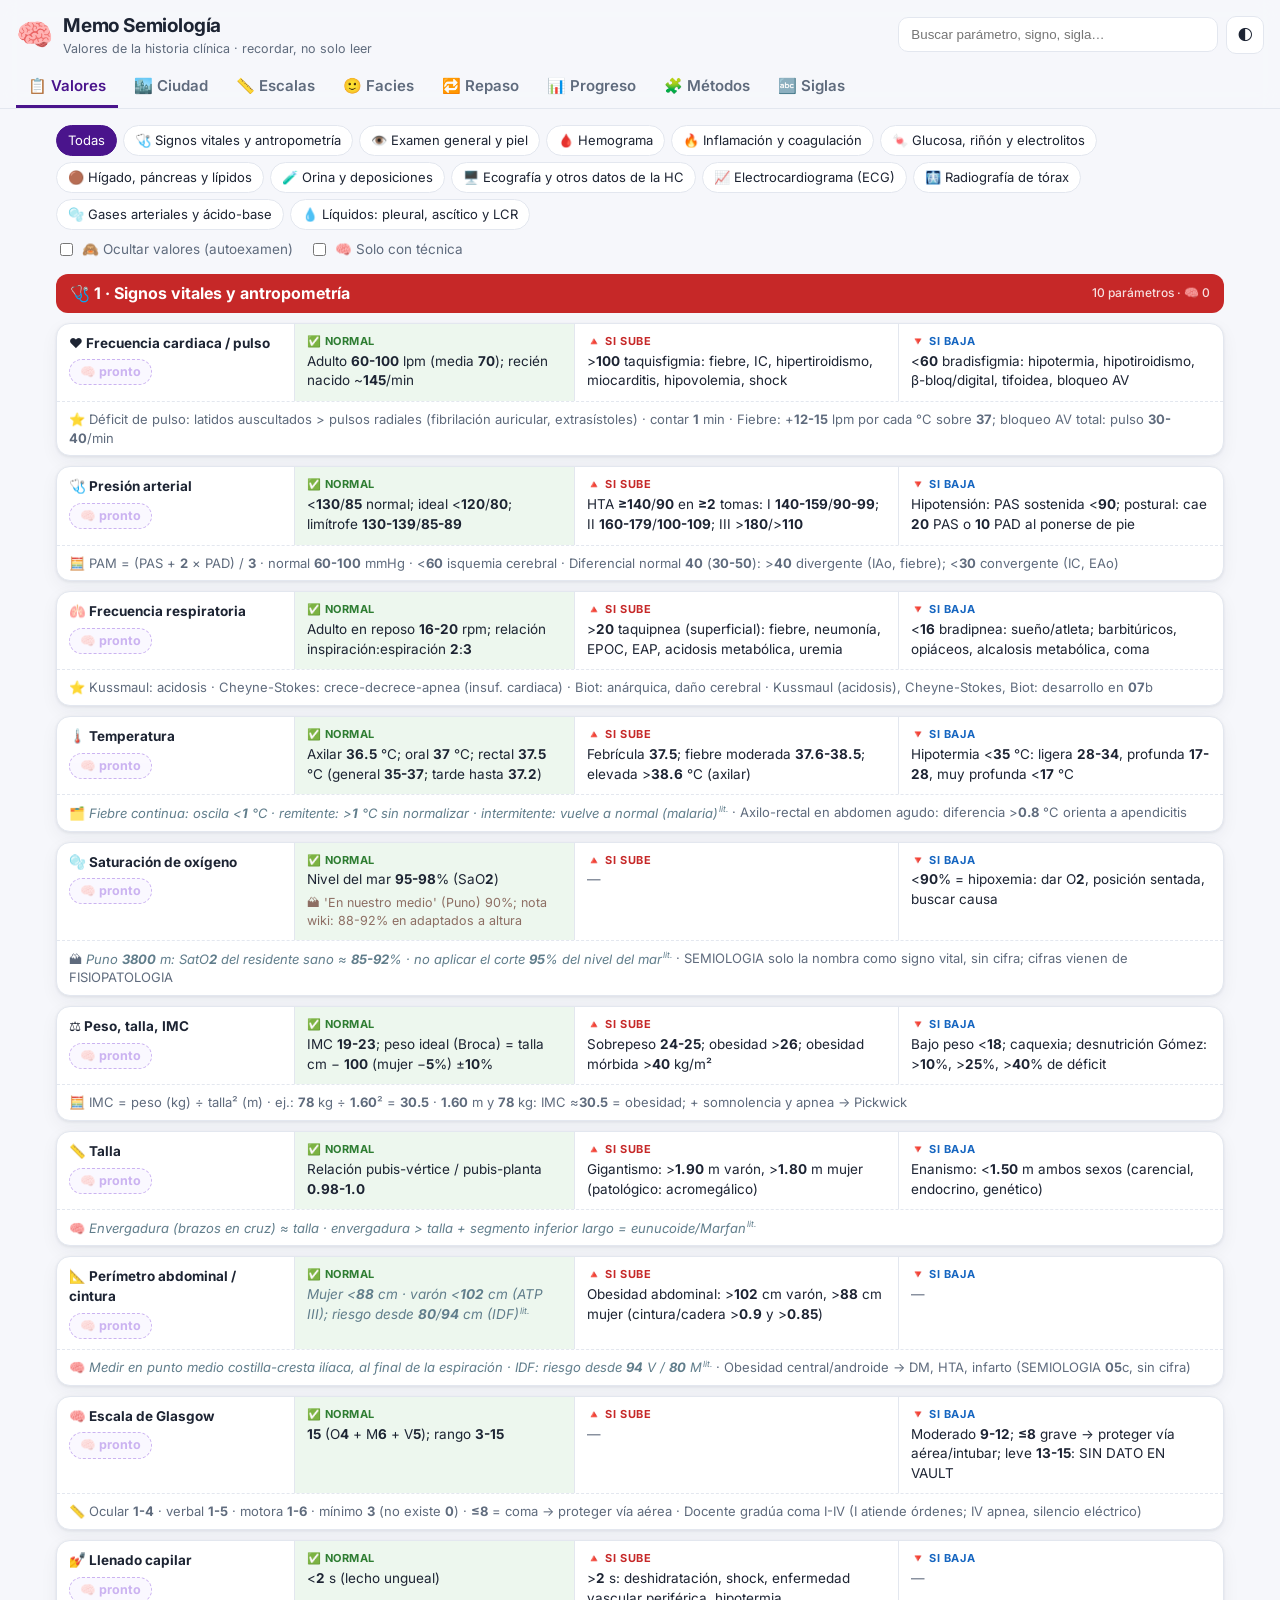
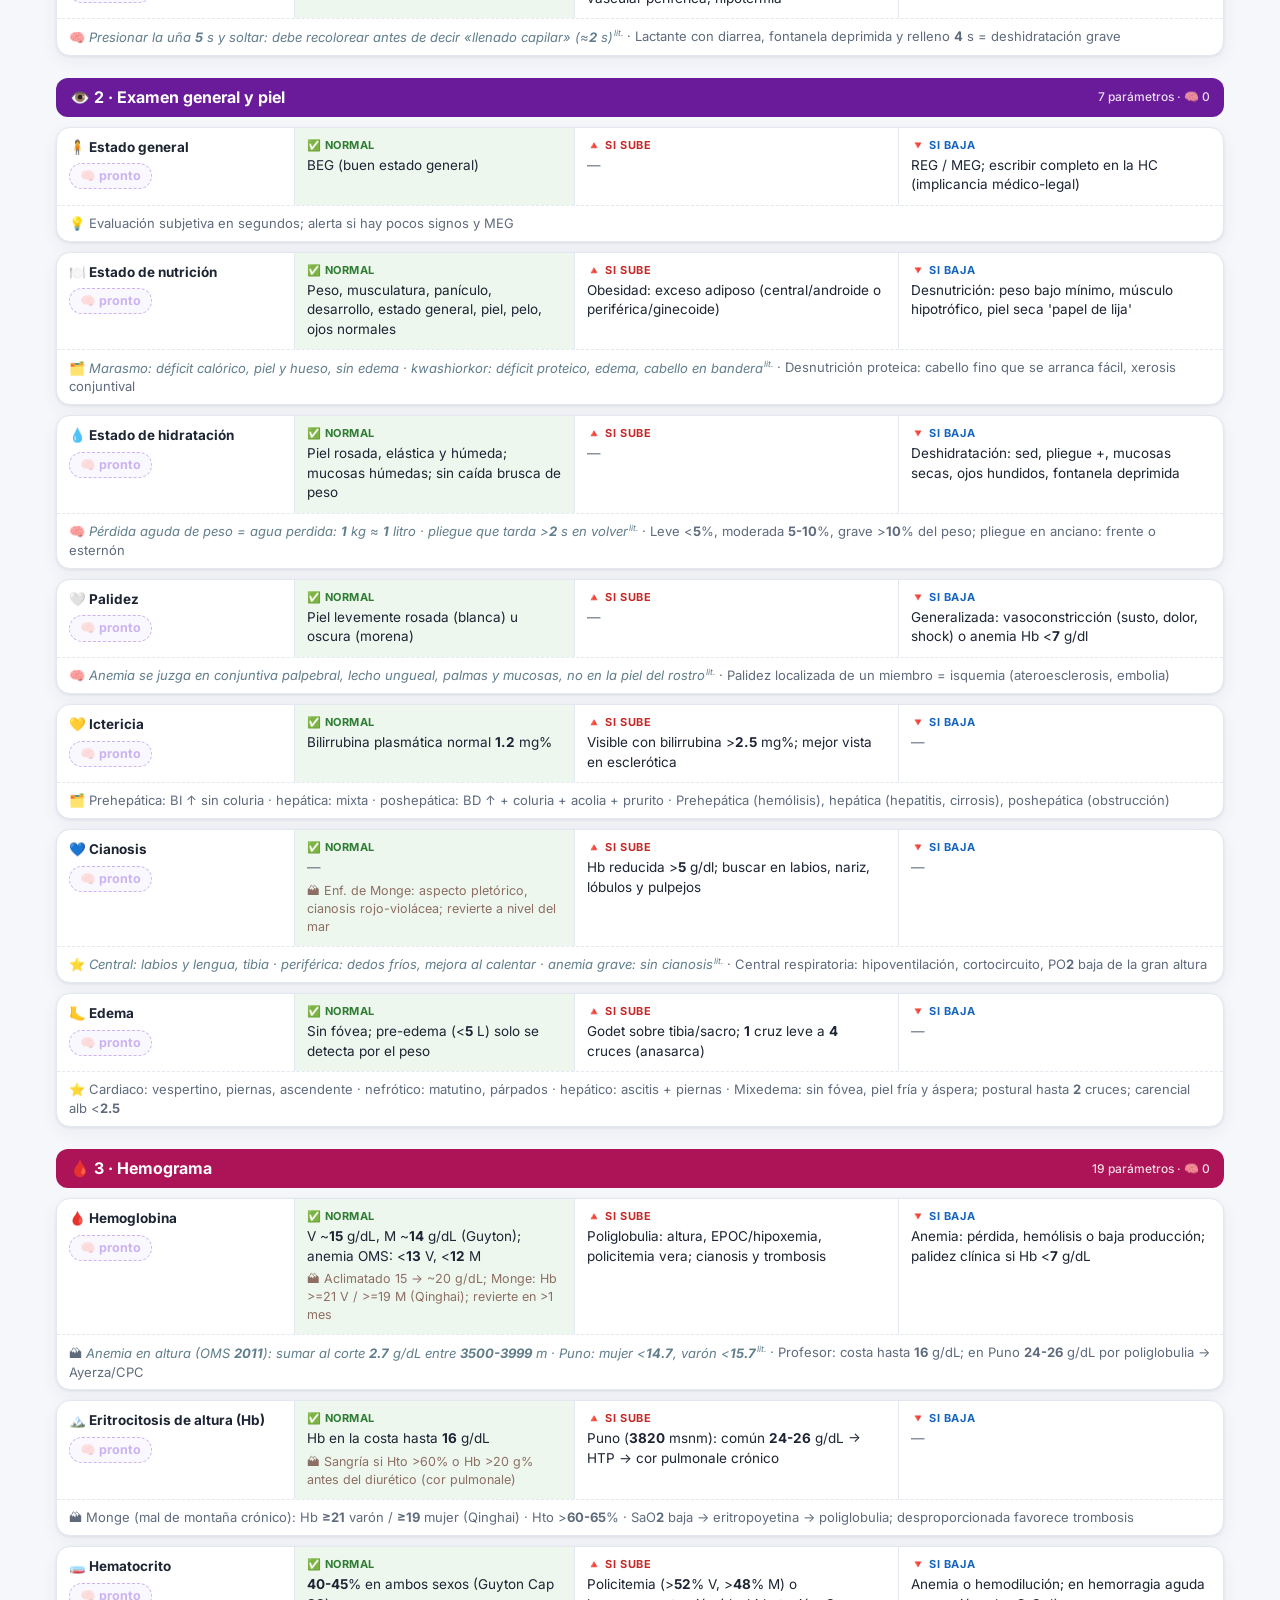
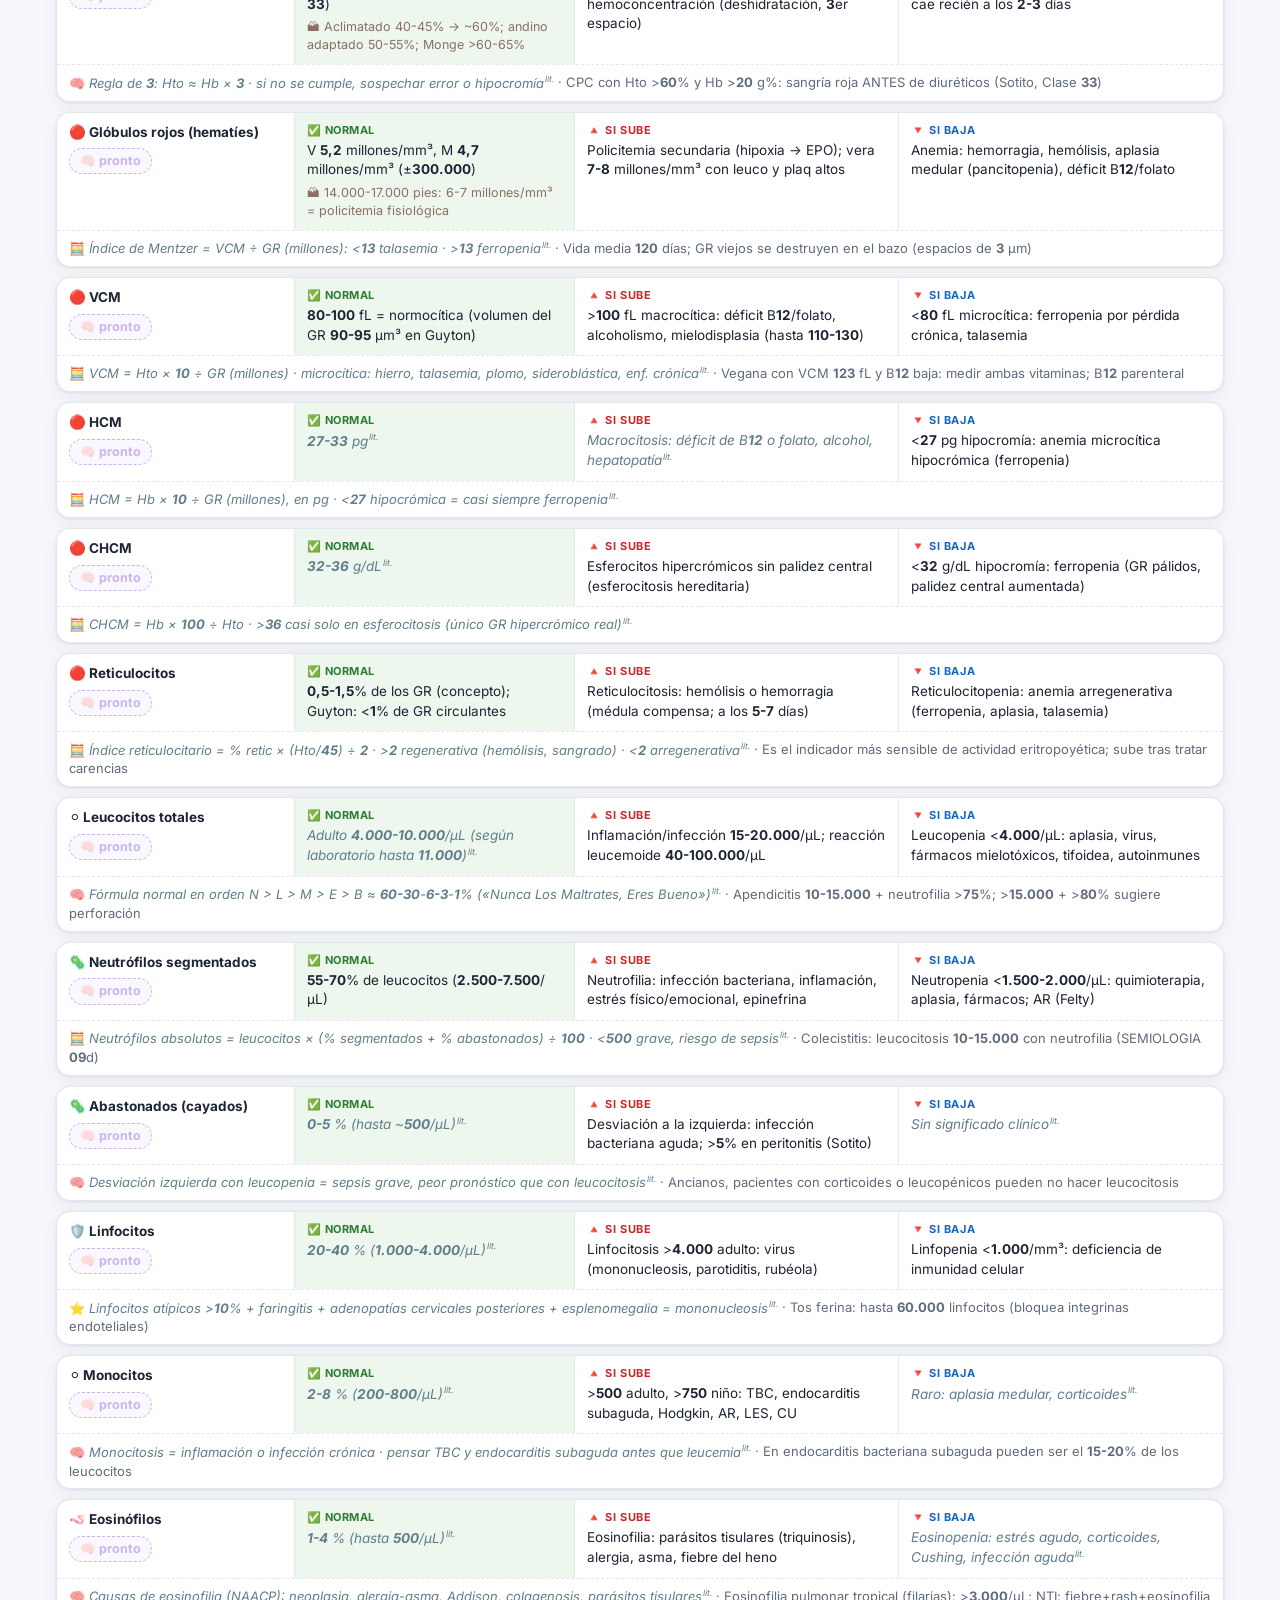
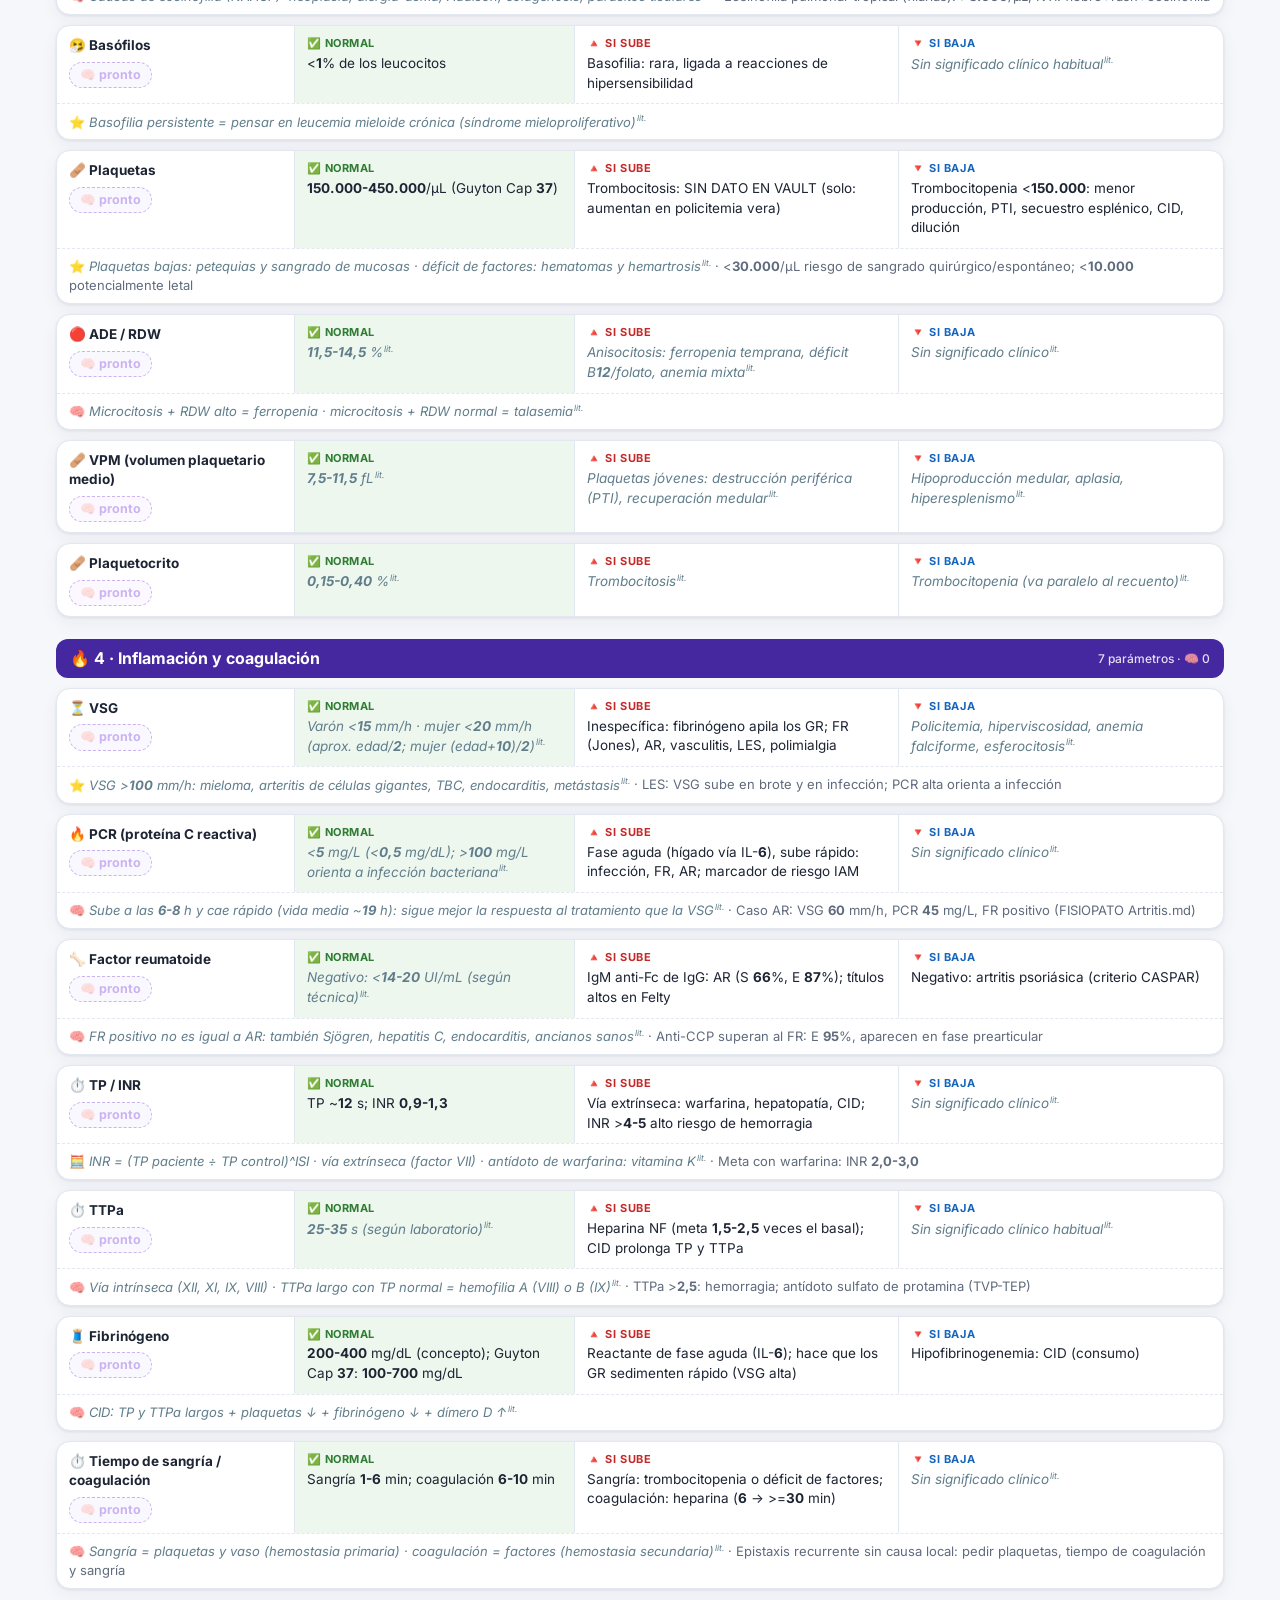
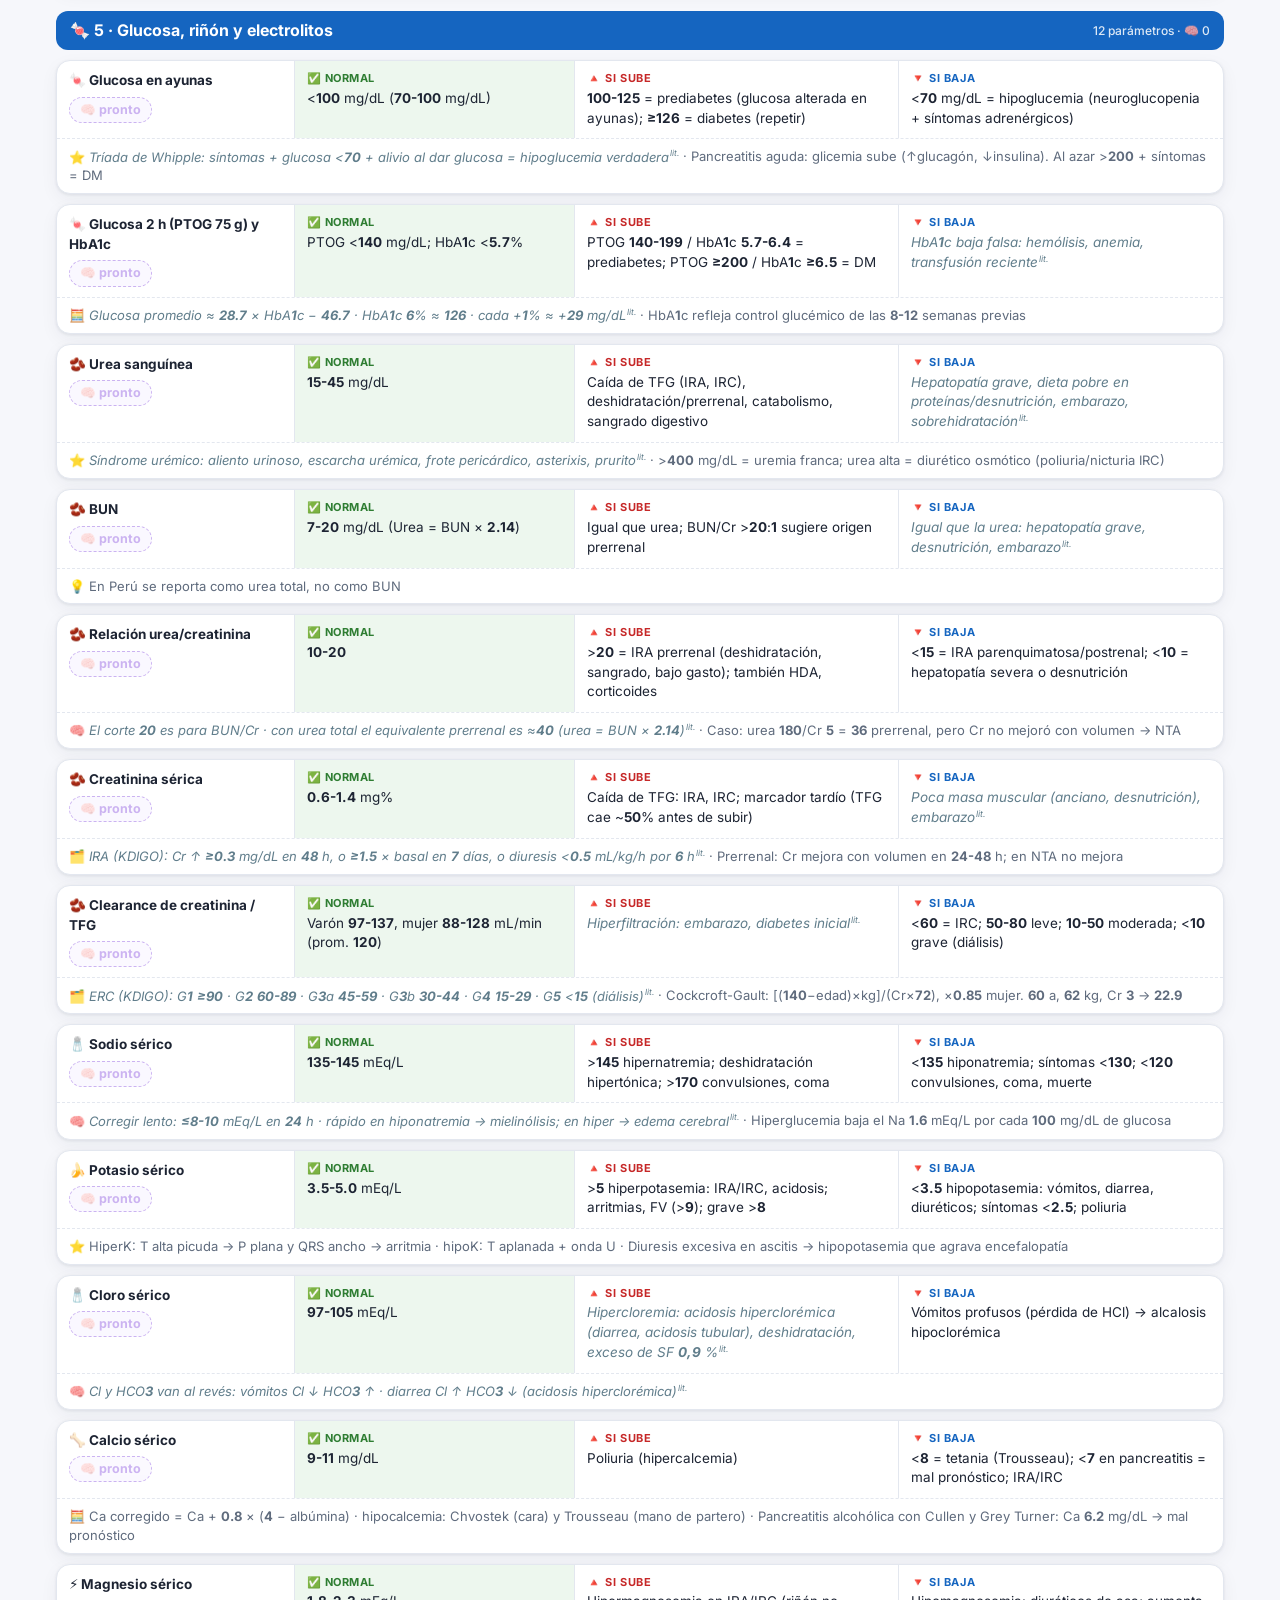
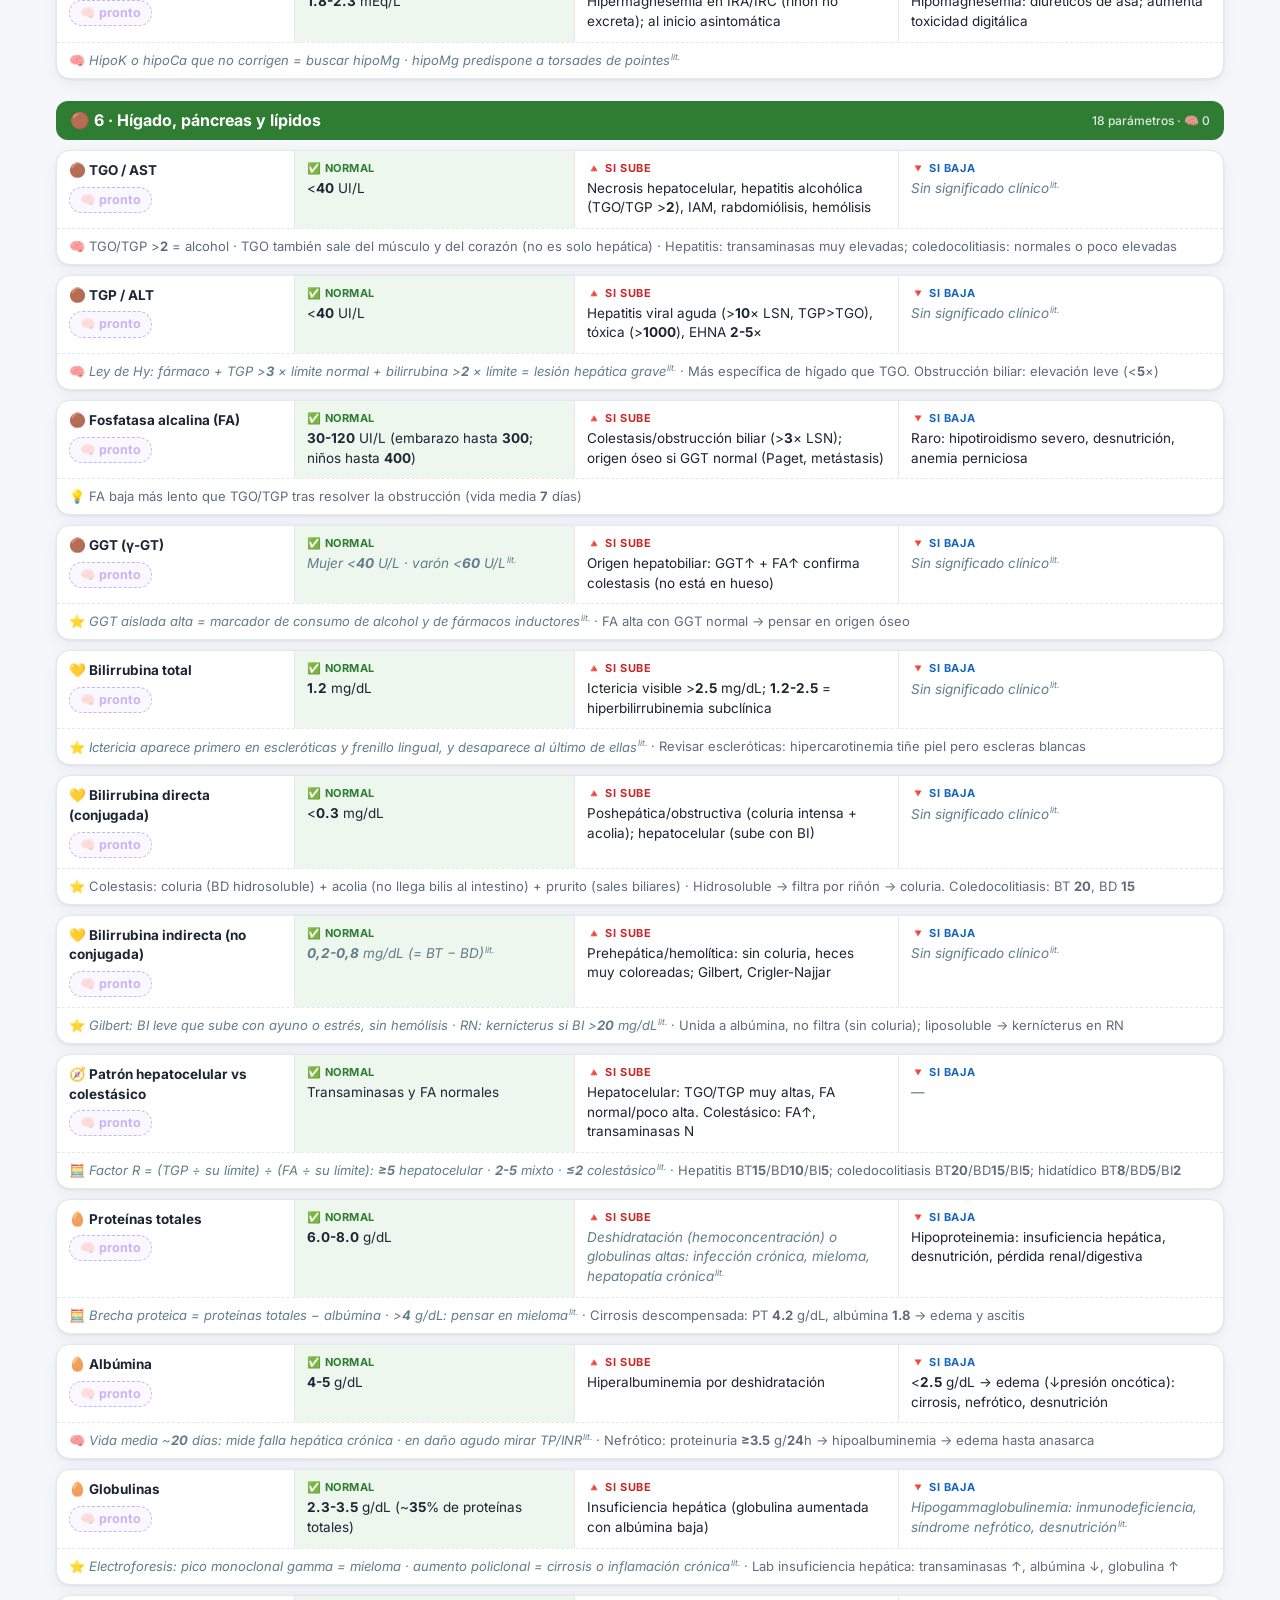
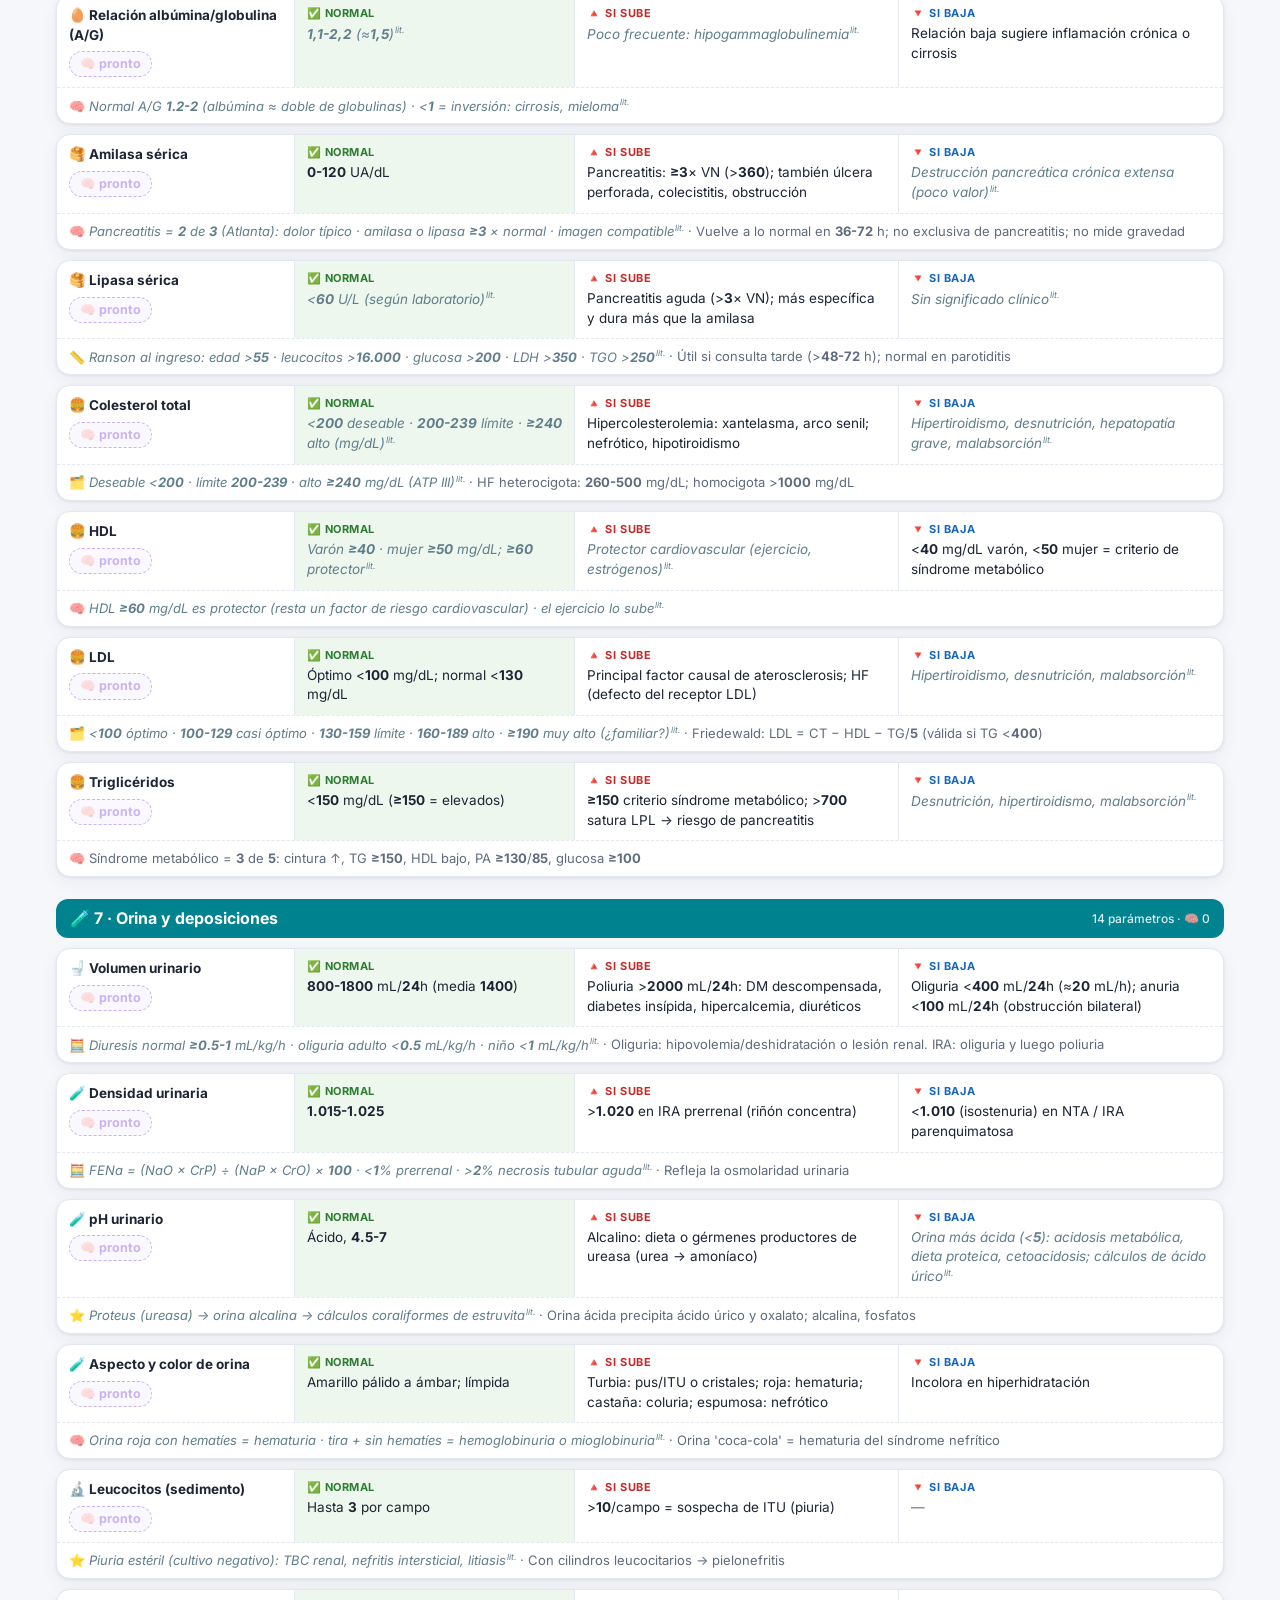
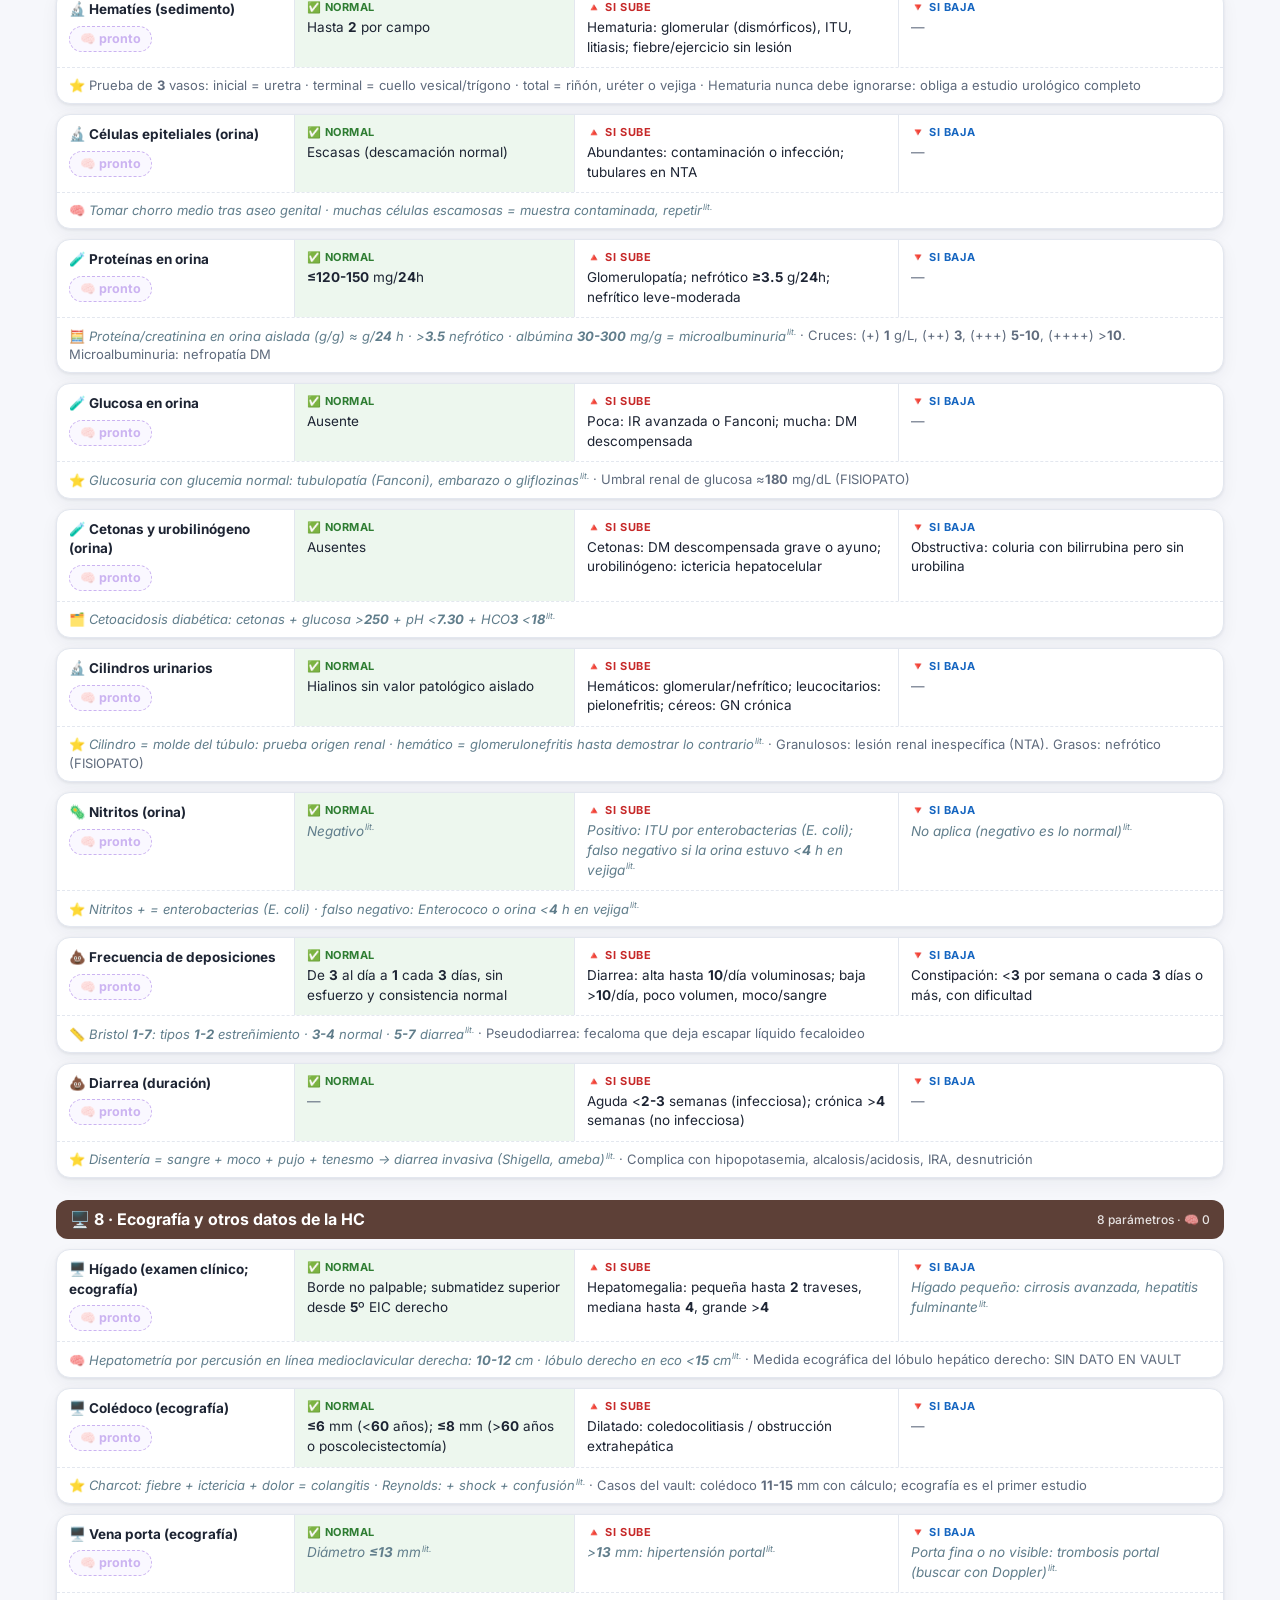
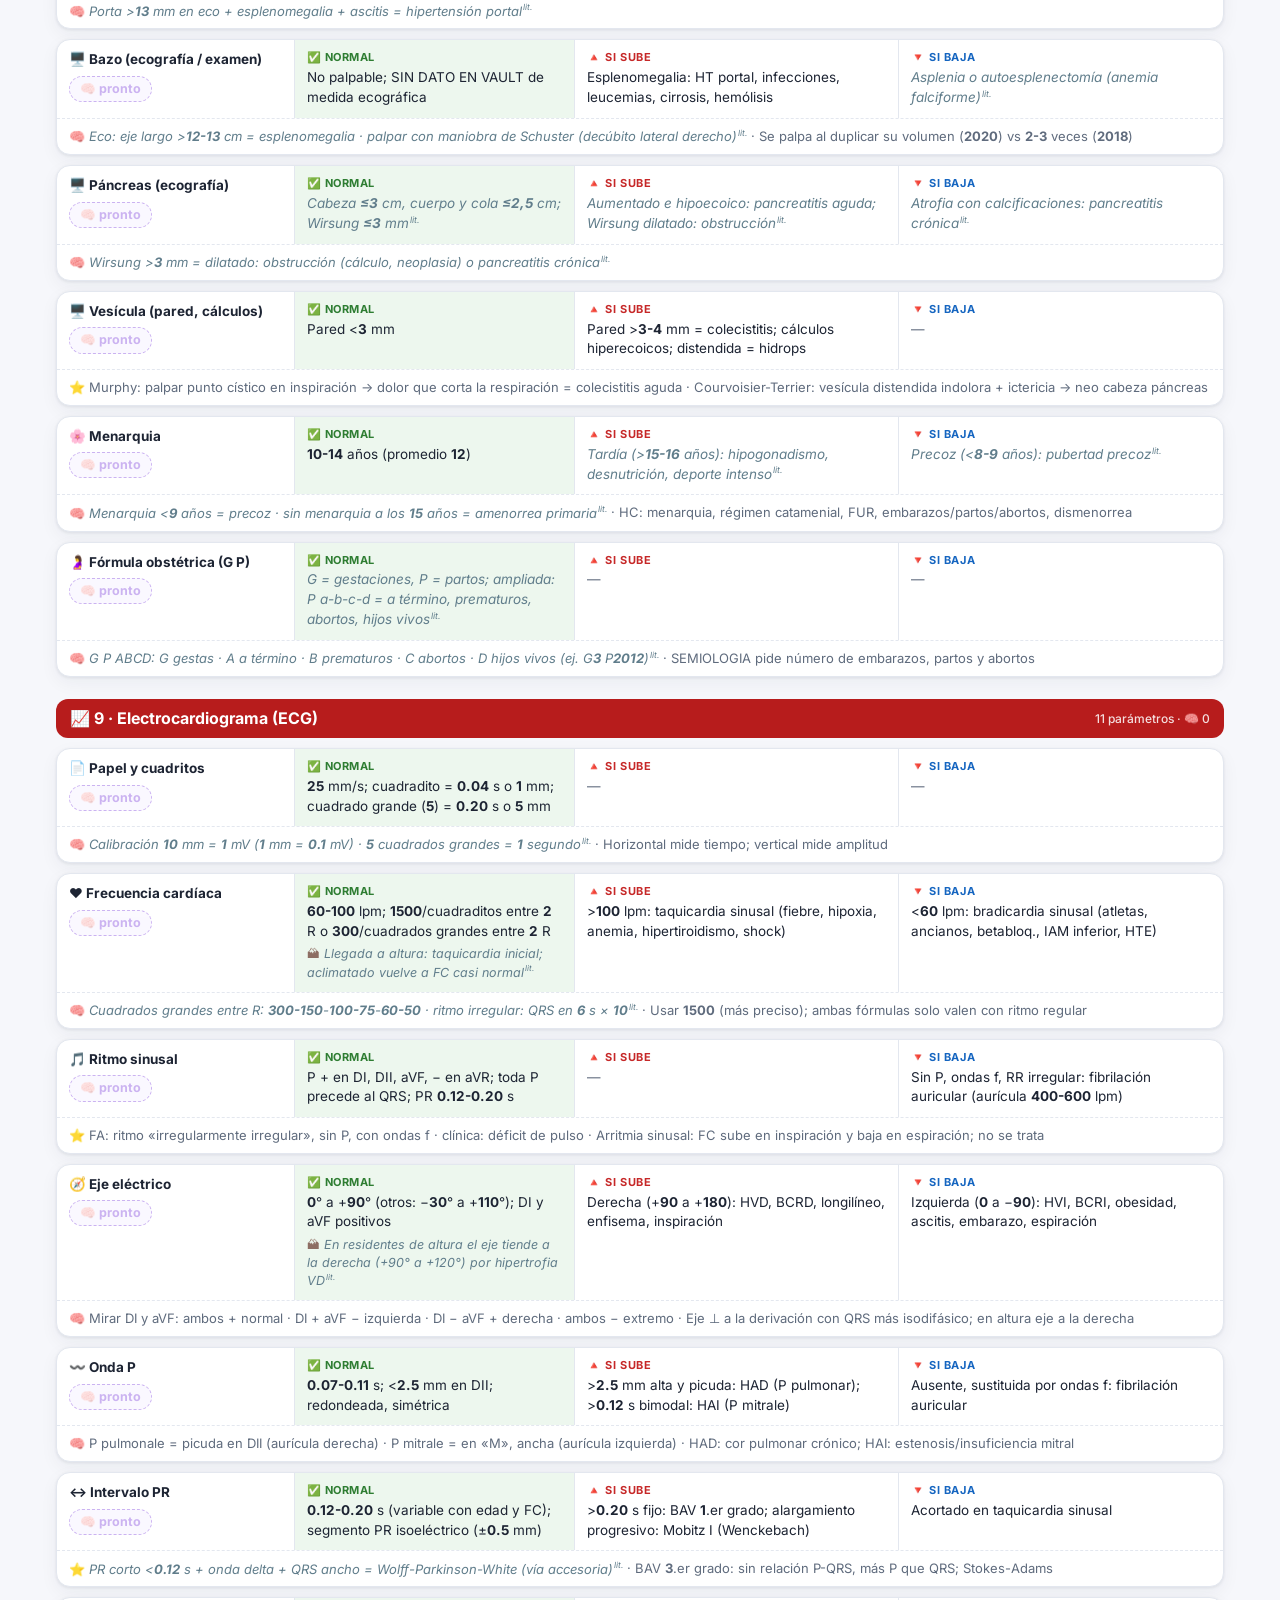
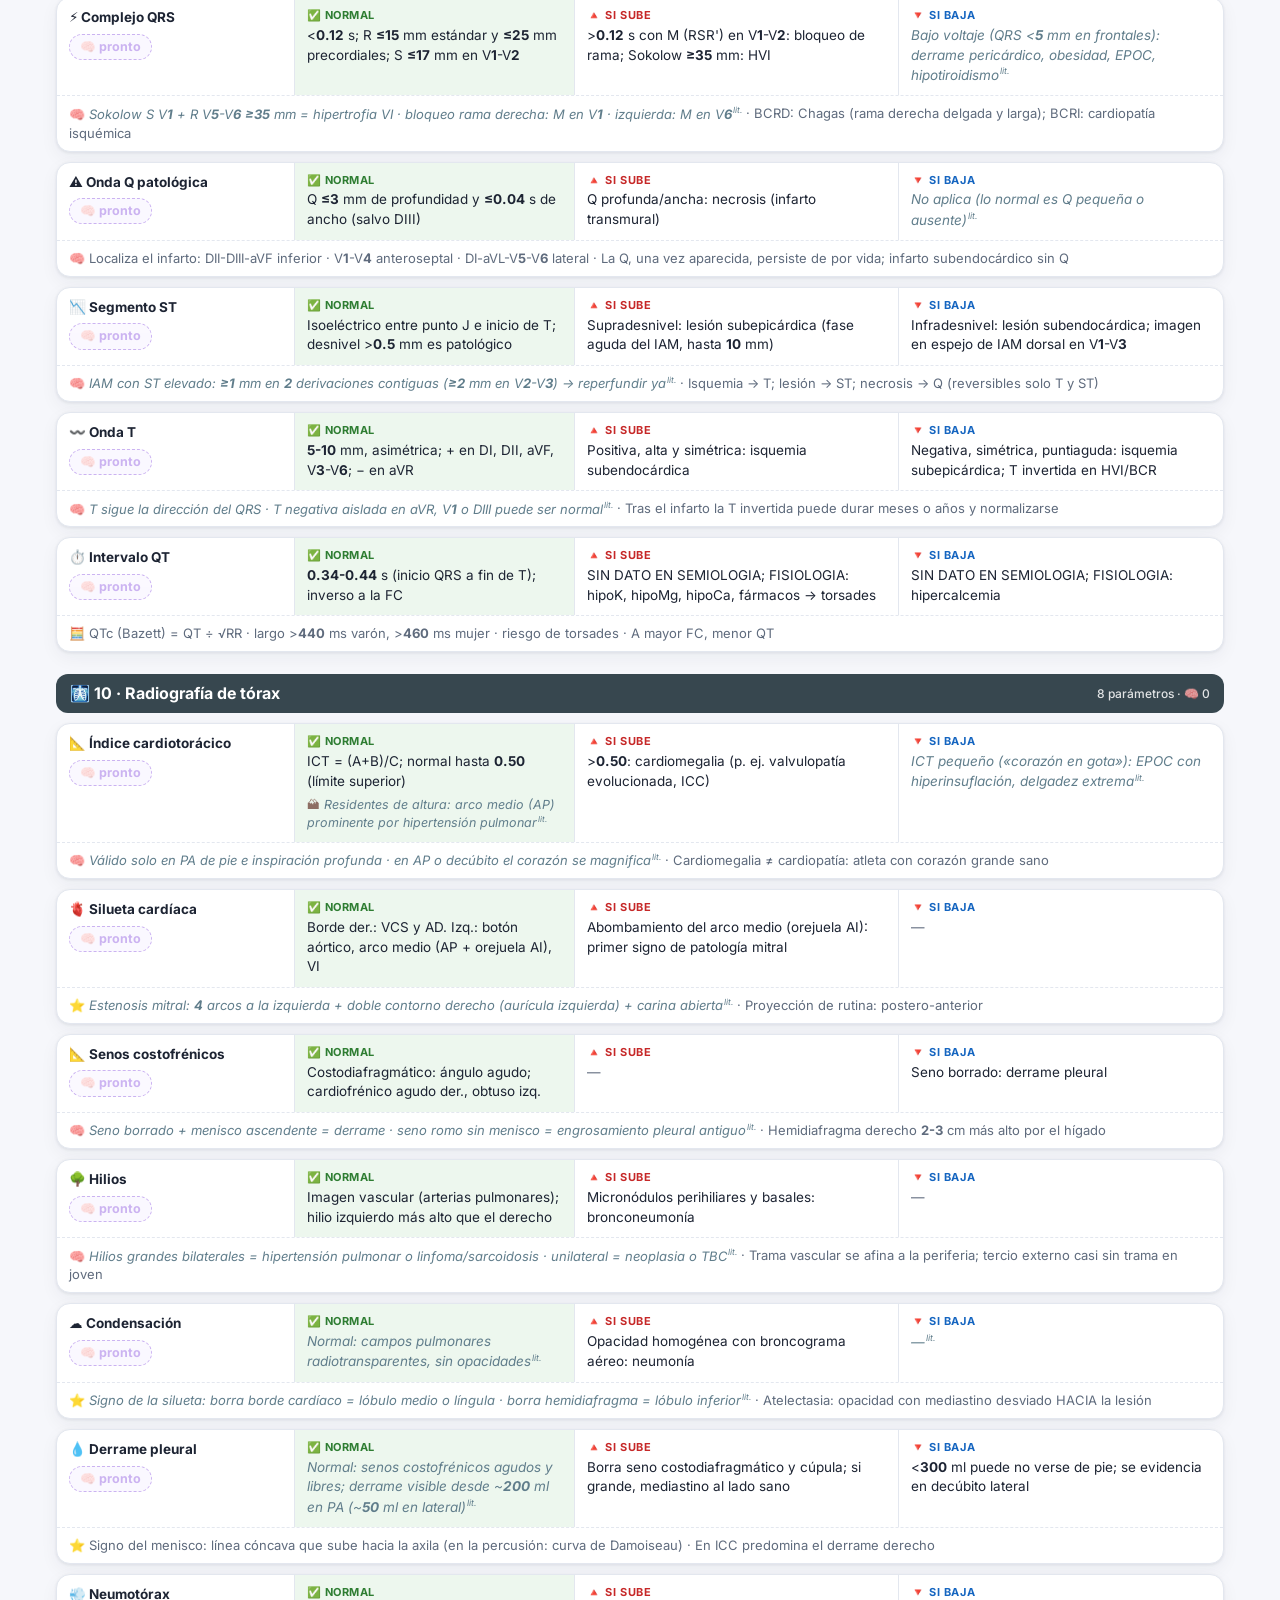
==== index.html @ f95a6812 "App Memo Semiología: valores, ciudad-palacio de Puno, repaso espaciado Tabla de 145 valores, 20 esca" ====
<!doctype html>
<html lang="es">
<head>
<meta charset="utf-8">
<meta name="viewport" content="width=device-width, initial-scale=1">
<title>Memo Semiología · Valores</title>
<meta name="description" content="Valores de la historia clínica con técnicas de memorización, escenas e imágenes, y repaso espaciado.">
<link rel="icon" href="data:image/svg+xml,<svg xmlns='http://www.w3.org/2000/svg' viewBox='0 0 100 100'><text y='.9em' font-size='90'>🧠</text></svg>">
<link rel="preconnect" href="https://fonts.googleapis.com">
<link href="https://fonts.googleapis.com/css2?family=Inter:wght@400;500;600;700;800&display=swap" rel="stylesheet">
<link rel="stylesheet" href="css/app.css">
</head>
<body>
<header class="top">
  <div class="brand">
    <span class="logo">🧠</span>
    <div><h1>Memo Semiología</h1><p class="sub">Valores de la historia clínica · recordar, no solo leer</p></div>
  </div>
  <div class="tools">
    <input id="buscar" type="search" placeholder="Buscar parámetro, signo, sigla…" autocomplete="off">
    <button id="tema" class="icon-btn" title="Cambiar tema" aria-label="Cambiar tema">🌓</button>
  </div>
  <nav class="tabs" role="tablist">
    <button data-vista="tabla" class="on">📋 Valores</button>
    <button data-vista="ciudad">🏙️ Ciudad</button>
    <button data-vista="escalas">📏 Escalas</button>
    <button data-vista="facies">🙂 Facies</button>
    <button data-vista="repaso">🔁 Repaso <span id="pend" class="badge"></span></button>
    <button data-vista="progreso">📊 Progreso</button>
    <button data-vista="metodos">🧩 Métodos</button>
    <button data-vista="siglas">🔤 Siglas</button>
  </nav>
</header>

<main id="app">
  <section id="v-tabla" class="vista on">
    <div class="barra">
      <div class="chips" id="filtro-sec"></div>
      <label class="toggle"><input type="checkbox" id="ocultar"> <span>🙈 Ocultar valores (autoexamen)</span></label>
      <label class="toggle"><input type="checkbox" id="solo-memo"> <span>🧠 Solo con técnica</span></label>
    </div>
    <div id="tabla"></div>
  </section>
  <section id="v-ciudad" class="vista"><div id="ciudad"></div></section>
  <section id="v-escalas" class="vista"><div id="escalas" class="grid-escalas"></div></section>
  <section id="v-facies" class="vista"><div id="facies" class="grid-facies"></div></section>
  <section id="v-repaso" class="vista"><div id="repaso"></div></section>
  <section id="v-progreso" class="vista"><div id="progreso"></div></section>
  <section id="v-metodos" class="vista"><div id="metodos"></div></section>
  <section id="v-siglas" class="vista"><div id="siglas"></div></section>
</main>

<div id="visor" class="visor" hidden><img alt=""><p></p></div>

<footer class="pie">
  Datos: tu vault de Semiología (texto <span class="lit">así<sup>lit.</sup></span> = completado con literatura estándar).
  Técnicas: destiladas del canal de Pablo Lomelí. Tu progreso se guarda solo en este navegador.
  <button id="exportar" class="link">Exportar progreso</button> · <label class="link">Importar<input id="importar" type="file" accept=".json" hidden></label>
</footer>
<script type="module" src="js/app.js"></script>
</body>
</html>
---- css/app.css ----
:root {
  --bg: #f6f7fb; --card: #ffffff; --ink: #1d2433; --muted: #5f6b7d; --line: #e3e7ef;
  --ok: #2e7d32; --ok-bg: #edf7ee; --up: #c62828; --up-bg: #fdeeee; --dn: #1565c0; --dn-bg: #ecf3fd;
  --memo: #6d28d9; --memo-bg: #f3edff; --accent: #4a148c; --lit: #607d8b; --shadow: 0 1px 3px rgba(20,30,50,.08), 0 6px 18px rgba(20,30,50,.05);
  --radius: 14px;
}
@media (prefers-color-scheme: dark) {
  :root:not([data-theme="light"]) {
    --bg: #0f1320; --card: #171c2c; --ink: #e7eaf2; --muted: #9aa4b8; --line: #283048;
    --ok: #81c784; --ok-bg: #16281b; --up: #ef9a9a; --up-bg: #2c1717; --dn: #90caf9; --dn-bg: #14223a;
    --memo: #c4b5fd; --memo-bg: #241a3d; --accent: #c4b5fd; --lit: #8fa3b3; --shadow: 0 1px 3px rgba(0,0,0,.4);
  }
}
:root[data-theme="dark"] {
  --bg: #0f1320; --card: #171c2c; --ink: #e7eaf2; --muted: #9aa4b8; --line: #283048;
  --ok: #81c784; --ok-bg: #16281b; --up: #ef9a9a; --up-bg: #2c1717; --dn: #90caf9; --dn-bg: #14223a;
  --memo: #c4b5fd; --memo-bg: #241a3d; --accent: #c4b5fd; --lit: #8fa3b3; --shadow: 0 1px 3px rgba(0,0,0,.4);
}
* { box-sizing: border-box; }
html, body { margin: 0; }
body { background: var(--bg); color: var(--ink); font: 15px/1.45 Inter, "Segoe UI", system-ui, sans-serif; }
button { font: inherit; color: inherit; cursor: pointer; }
.lit { color: var(--lit); font-style: italic; }
.lit sup { font-size: .65em; margin-left: 1px; }

/* cabecera */
.top { position: sticky; top: 0; z-index: 20; background: color-mix(in srgb, var(--bg) 88%, transparent); backdrop-filter: blur(10px);
  border-bottom: 1px solid var(--line); padding: 12px 16px 0; display: grid; grid-template-columns: 1fr auto; gap: 8px 16px; }
.brand { display: flex; gap: 10px; align-items: center; }
.logo { font-size: 30px; }
.brand h1 { margin: 0; font-size: 19px; letter-spacing: -.01em; }
.brand .sub { margin: 0; color: var(--muted); font-size: 12.5px; }
.tools { display: flex; gap: 8px; align-items: center; }
#buscar { width: min(320px, 46vw); padding: 9px 12px; border-radius: 10px; border: 1px solid var(--line); background: var(--card); color: var(--ink); }
.icon-btn { border: 1px solid var(--line); background: var(--card); border-radius: 10px; padding: 7px 10px; }
.tabs { grid-column: 1 / -1; display: flex; gap: 4px; overflow-x: auto; scrollbar-width: none; }
.tabs button { border: 0; background: none; padding: 9px 12px; border-bottom: 3px solid transparent; white-space: nowrap; color: var(--muted); font-weight: 600; }
.tabs button.on { color: var(--accent); border-color: var(--accent); }
.badge { background: var(--up); color: #fff; border-radius: 99px; padding: 0 7px; font-size: 11.5px; }
.badge:empty { display: none; }

main { max-width: 1200px; margin: 0 auto; padding: 16px; }
.vista { display: none; } .vista.on { display: block; }
.barra { display: flex; flex-wrap: wrap; gap: 10px 16px; align-items: center; margin-bottom: 14px; }
.chips { display: flex; flex-wrap: wrap; gap: 6px; }
.chip { border: 1px solid var(--line); background: var(--card); border-radius: 99px; padding: 5px 11px; font-size: 13px; }
.chip.on { background: var(--accent); color: #fff; border-color: var(--accent); }
.toggle { display: flex; gap: 6px; align-items: center; font-size: 13.5px; color: var(--muted); cursor: pointer; }

/* secciones y filas */
.sec { margin-bottom: 22px; }
.sec > h2 { margin: 0 0 10px; font-size: 16px; color: #fff; padding: 8px 14px; border-radius: 12px; display: flex; gap: 8px; align-items: center; }
.sec > h2 .n { margin-left: auto; font-size: 12px; opacity: .85; font-weight: 500; }
.fila { background: var(--card); border: 1px solid var(--line); border-radius: var(--radius); box-shadow: var(--shadow); margin-bottom: 10px; overflow: hidden; }
.fila-cab { display: grid; grid-template-columns: minmax(150px, 1.1fr) 1.3fr 1.5fr 1.5fr; gap: 0; }
.fila-cab > div { padding: 10px 12px; border-right: 1px solid var(--line); font-size: 13.5px; }
.fila-cab > div:last-child { border-right: 0; }
.p-nom { font-weight: 700; display: flex; flex-direction: column; gap: 6px; }
.p-nom .nm { display: flex; gap: 6px; align-items: baseline; }
.c-n { background: var(--ok-bg); } .c-n b.h { color: var(--ok); }
.c-u b.h { color: var(--up); } .c-d b.h { color: var(--dn); }
.h { display: block; font-size: 11px; text-transform: uppercase; letter-spacing: .05em; margin-bottom: 2px; }
.alt { display: block; margin-top: 4px; color: #8d6e63; font-size: 12.5px; }
.vacio { color: var(--muted); }
.ocultar .c-n .val, .ocultar .c-u .val, .ocultar .c-d .val { filter: blur(6px); cursor: pointer; user-select: none; transition: filter .2s; }
.ocultar .val.ver { filter: none; }
.clave { padding: 8px 12px; border-top: 1px dashed var(--line); font-size: 13px; color: var(--muted); }
.clave .ic { margin-right: 4px; }
.memo-btn { align-self: flex-start; border: 1px solid var(--memo); color: var(--memo); background: var(--memo-bg); border-radius: 99px; padding: 3px 10px; font-size: 12.5px; font-weight: 700; }
.memo-btn[disabled] { opacity: .35; cursor: default; border-style: dashed; }

/* panel de memoria */
.memo { display: none; border-top: 2px solid var(--memo); background: var(--memo-bg); padding: 14px; gap: 16px; grid-template-columns: 260px 1fr; }
.memo.on { display: grid; }
.memo.sin-img { grid-template-columns: 1fr; }
.memo img { width: 100%; border-radius: 12px; cursor: zoom-in; box-shadow: var(--shadow); }
.tec { display: flex; flex-wrap: wrap; gap: 6px; margin-bottom: 8px; }
.tec span { background: var(--memo); color: #fff; border-radius: 99px; padding: 2px 10px; font-size: 12px; font-weight: 600; }
.porque { color: var(--muted); font-size: 13px; margin: 0 0 10px; }
.codigo { display: flex; flex-wrap: wrap; gap: 8px; margin-bottom: 10px; }
.cod { background: var(--card); border: 1px solid var(--line); border-radius: 10px; padding: 6px 10px; text-align: center; min-width: 74px; }
.cod .num { font-size: 20px; font-weight: 800; color: var(--memo); line-height: 1.1; }
.cod .let { font-size: 11px; color: var(--muted); letter-spacing: .08em; }
.cod .pal { font-weight: 700; }
.escena { font-size: 15px; line-height: 1.55; margin: 0 0 10px; }
.ancla { font-weight: 700; background: var(--card); border-left: 4px solid var(--memo); padding: 8px 12px; border-radius: 8px; margin: 0 0 8px; }
.acr { font-size: 14px; } .acr b { color: var(--memo); font-size: 17px; }
.ruta { margin: 6px 0 0; padding-left: 18px; font-size: 13.5px; }
.revisar { color: #b45309; font-size: 12px; }

/* escalas y facies */
.grid-escalas { display: grid; grid-template-columns: repeat(auto-fill, minmax(330px, 1fr)); gap: 14px; }
.esc { background: var(--card); border: 1px solid var(--line); border-radius: var(--radius); box-shadow: var(--shadow); padding: 14px; }
.esc h3 { margin: 0 0 2px; font-size: 16px; } .esc .mide { color: var(--muted); font-size: 12.5px; margin: 0 0 10px; }
.esc table { width: 100%; border-collapse: collapse; font-size: 13px; }
.esc td { border-top: 1px solid var(--line); padding: 5px 4px; vertical-align: top; } .esc td:first-child { font-weight: 700; width: 38%; }
.sem { display: flex; flex-wrap: wrap; gap: 6px; margin: 10px 0 6px; }
.sem span { border: 2px solid; border-radius: 8px; font-size: 12px; overflow: hidden; display: inline-flex; }
.sem b { color: #fff; padding: 1px 6px; } .sem i { font-style: normal; padding: 1px 6px; }
.perla { font-size: 13px; color: var(--muted); margin: 6px 0 0; }
.grid-facies { display: grid; grid-template-columns: repeat(auto-fill, minmax(210px, 1fr)); gap: 14px; }
.fac { background: var(--card); border: 1px solid var(--line); border-radius: var(--radius); overflow: hidden; box-shadow: var(--shadow); }
.fac img { width: 100%; aspect-ratio: 1; object-fit: cover; display: block; cursor: zoom-in; }
.fac div { padding: 10px 12px; font-size: 13px; } .fac b { font-size: 15px; display: block; } .fac .o { color: var(--memo); font-weight: 600; margin-top: 4px; }

/* repaso */
.rep-top { display: flex; flex-wrap: wrap; gap: 10px; align-items: center; justify-content: space-between; margin-bottom: 14px; }
.tarjeta { max-width: 680px; margin: 0 auto; background: var(--card); border: 1px solid var(--line); border-radius: 18px; box-shadow: var(--shadow); padding: 22px; }
.tarjeta .meta { color: var(--muted); font-size: 12.5px; display: flex; justify-content: space-between; }
.tarjeta .q { font-size: 21px; font-weight: 700; margin: 14px 0 16px; }
.tarjeta textarea { width: 100%; min-height: 64px; border-radius: 10px; border: 1px solid var(--line); background: var(--bg); color: var(--ink); padding: 10px; font: inherit; }
.tarjeta .a { display: none; margin-top: 14px; border-top: 1px dashed var(--line); padding-top: 14px; }
.tarjeta.revelada .a { display: block; }
.tarjeta .a .resp { font-size: 18px; font-weight: 700; color: var(--ok); }
.tarjeta .pista { margin-top: 10px; background: var(--memo-bg); border-radius: 10px; padding: 10px; font-size: 14px; }
.btns { display: flex; gap: 8px; flex-wrap: wrap; margin-top: 16px; }
.btn { border: 1px solid var(--line); background: var(--card); border-radius: 10px; padding: 10px 14px; font-weight: 600; }
.btn.pri { background: var(--accent); color: #fff; border-color: var(--accent); }
.btn.r1 { border-color: var(--up); color: var(--up); } .btn.r2 { border-color: #d97706; color: #d97706; }
.btn.r3 { border-color: var(--ok); color: var(--ok); } .btn.r4 { border-color: var(--dn); color: var(--dn); }
.btn small { display: block; font-weight: 400; font-size: 11px; opacity: .8; }
.fin { text-align: center; padding: 40px 10px; color: var(--muted); }
.fin b { display: block; font-size: 40px; }

/* progreso, métodos, siglas */
.prog { display: grid; gap: 10px; }
.pbar { background: var(--card); border: 1px solid var(--line); border-radius: 12px; padding: 10px 14px; }
.pbar .t { display: flex; justify-content: space-between; font-size: 13.5px; margin-bottom: 6px; }
.pbar .b { height: 10px; border-radius: 99px; background: var(--line); display: flex; overflow: hidden; }
.pbar .b i { display: block; height: 100%; }
.kpis { display: grid; grid-template-columns: repeat(auto-fit, minmax(150px, 1fr)); gap: 10px; margin-bottom: 16px; }
.kpi { background: var(--card); border: 1px solid var(--line); border-radius: 12px; padding: 12px; }
.kpi b { font-size: 26px; display: block; } .kpi span { color: var(--muted); font-size: 12.5px; }
.met { background: var(--card); border: 1px solid var(--line); border-radius: var(--radius); padding: 14px; margin-bottom: 10px; }
.met h3 { margin: 0 0 4px; color: var(--memo); } .met p { margin: 4px 0; font-size: 14px; }
.sig { columns: 3 260px; } .sig h3 { break-after: avoid; color: var(--accent); margin: 14px 0 6px; }
.sig div { font-size: 13.5px; break-inside: avoid; padding: 2px 0; } .sig b { color: var(--ink); }

.visor { position: fixed; inset: 0; background: rgba(0,0,0,.85); z-index: 50; display: grid; place-items: center; padding: 20px; cursor: zoom-out; }
.visor[hidden] { display: none; }
.visor img { max-width: min(92vw, 900px); max-height: 80vh; border-radius: 12px; }
.visor p { color: #fff; max-width: 700px; text-align: center; }
.pie { max-width: 1200px; margin: 20px auto 40px; padding: 0 16px; color: var(--muted); font-size: 12.5px; }
.link { background: none; border: 0; color: var(--accent); text-decoration: underline; cursor: pointer; padding: 0; font-size: inherit; }
mark { background: #fde68a; color: inherit; border-radius: 3px; }

@media (max-width: 760px) {
  .top { grid-template-columns: 1fr; } #buscar { width: 100%; } .tools { order: 3; }
  .fila-cab { grid-template-columns: 1fr; } .fila-cab > div { border-right: 0; border-bottom: 1px solid var(--line); }
  .memo, .memo.on { grid-template-columns: 1fr; }
}

/* ciudad-palacio */
.donde { font-size: 13px; margin: 0 0 8px; color: var(--ink); }
.paseo { display: flex; flex-direction: column; align-items: stretch; max-width: 640px; margin: 10px auto; }
.parada { display: flex; gap: 12px; align-items: center; text-align: left; background: var(--card); border: 1px solid var(--line); border-radius: 14px; padding: 12px 14px; box-shadow: var(--shadow); }
.parada:hover { border-color: var(--memo); }
.parada .pn { width: 28px; height: 28px; border-radius: 50%; background: var(--memo); color: #fff; display: grid; place-items: center; font-weight: 800; flex: none; }
.parada .pi { font-size: 28px; } .parada .pt b { display: block; } .parada .pt small { color: var(--muted); }
.tramo { width: 4px; height: 22px; margin-left: 26px; background: repeating-linear-gradient(var(--memo) 0 6px, transparent 6px 11px); }
.lugar-t { margin: 6px 0 2px; }
.estaciones { list-style: none; padding: 0; counter-reset: e; display: grid; gap: 10px; }
.estaciones li { counter-increment: e; display: grid; grid-template-columns: 84px 1fr; gap: 12px; align-items: center; background: var(--card); border: 1px solid var(--line); border-radius: 12px; padding: 10px; position: relative; }
.estaciones li::before { content: counter(e); position: absolute; top: -8px; left: -8px; background: var(--memo); color: #fff; border-radius: 99px; font-size: 12px; font-weight: 800; padding: 1px 8px; }
.estaciones img, .estaciones .ph { width: 84px; height: 84px; border-radius: 10px; object-fit: cover; display: grid; place-items: center; font-size: 34px; background: var(--memo-bg); cursor: zoom-in; }
.estaciones .ub { display: block; color: var(--memo); font-size: 12.5px; font-weight: 700; }
.estaciones b { display: block; } .estaciones .an { display: block; font-size: 13px; color: var(--muted); }
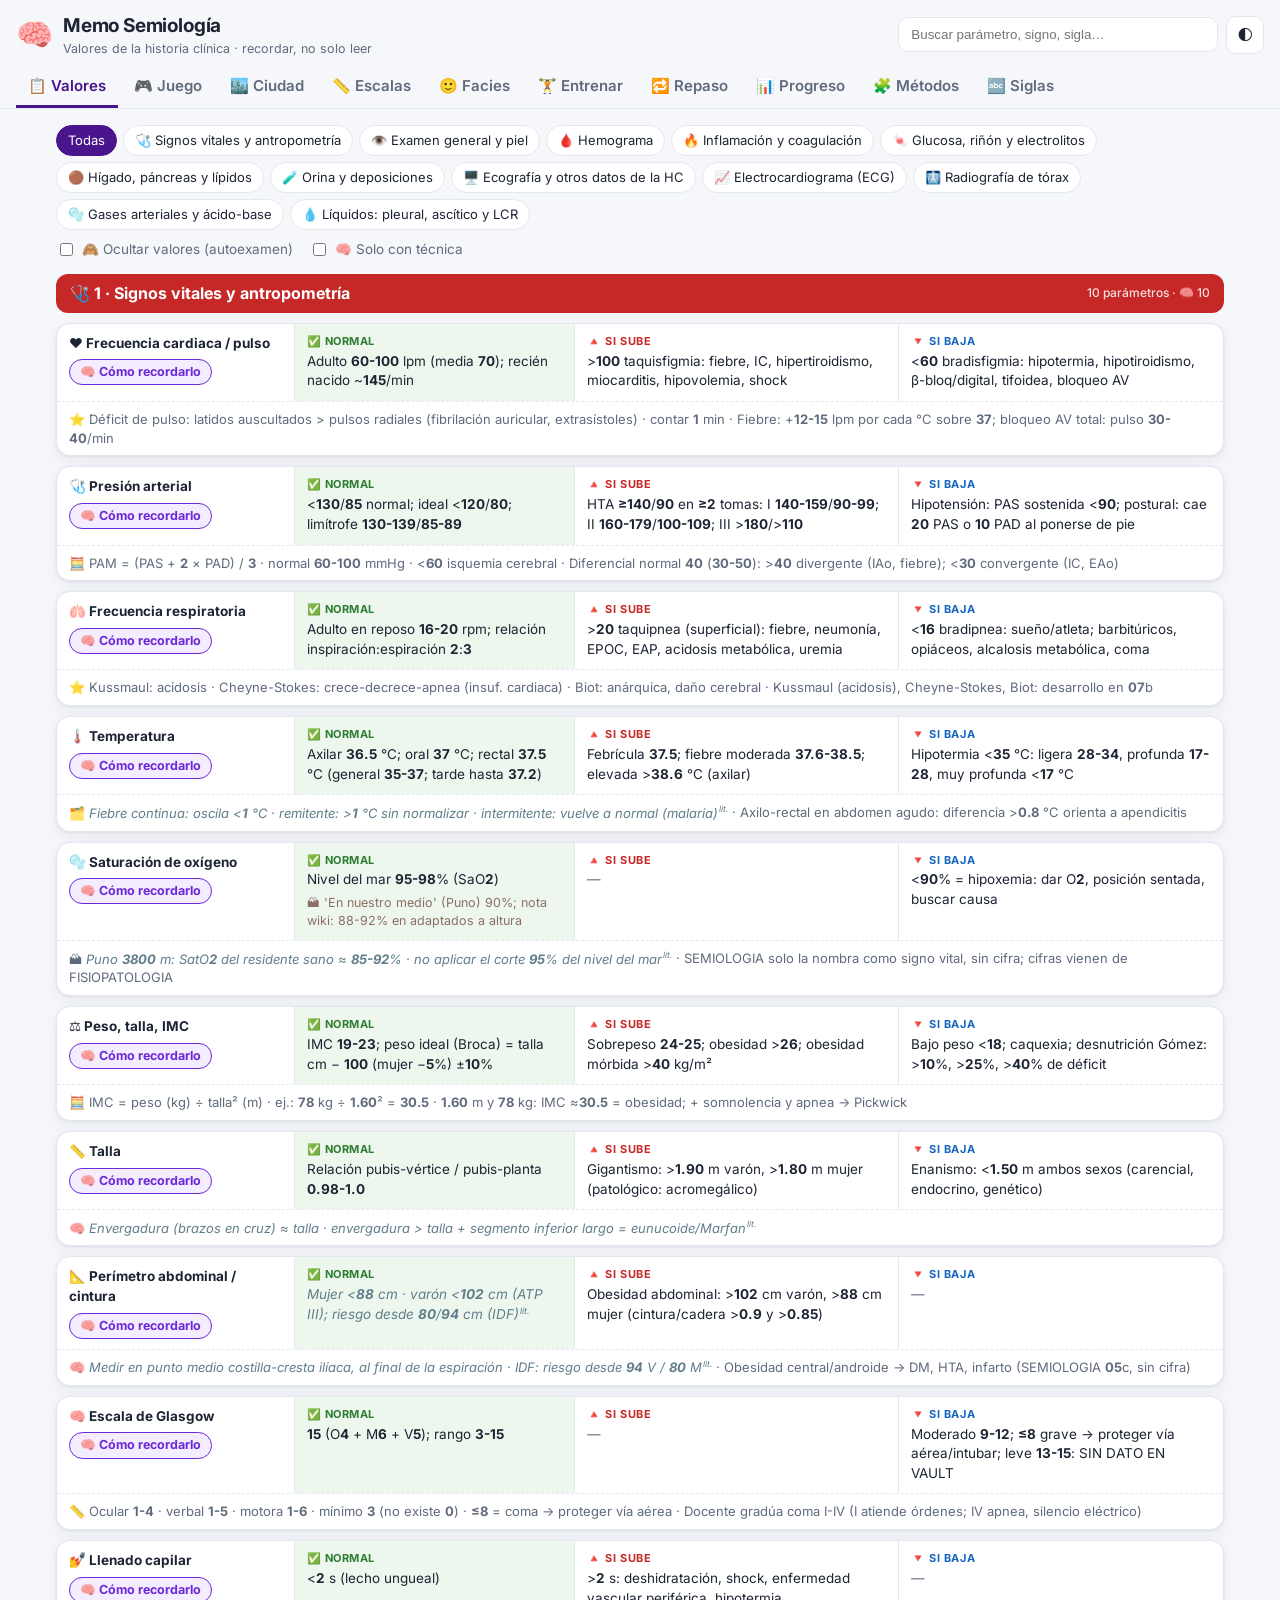
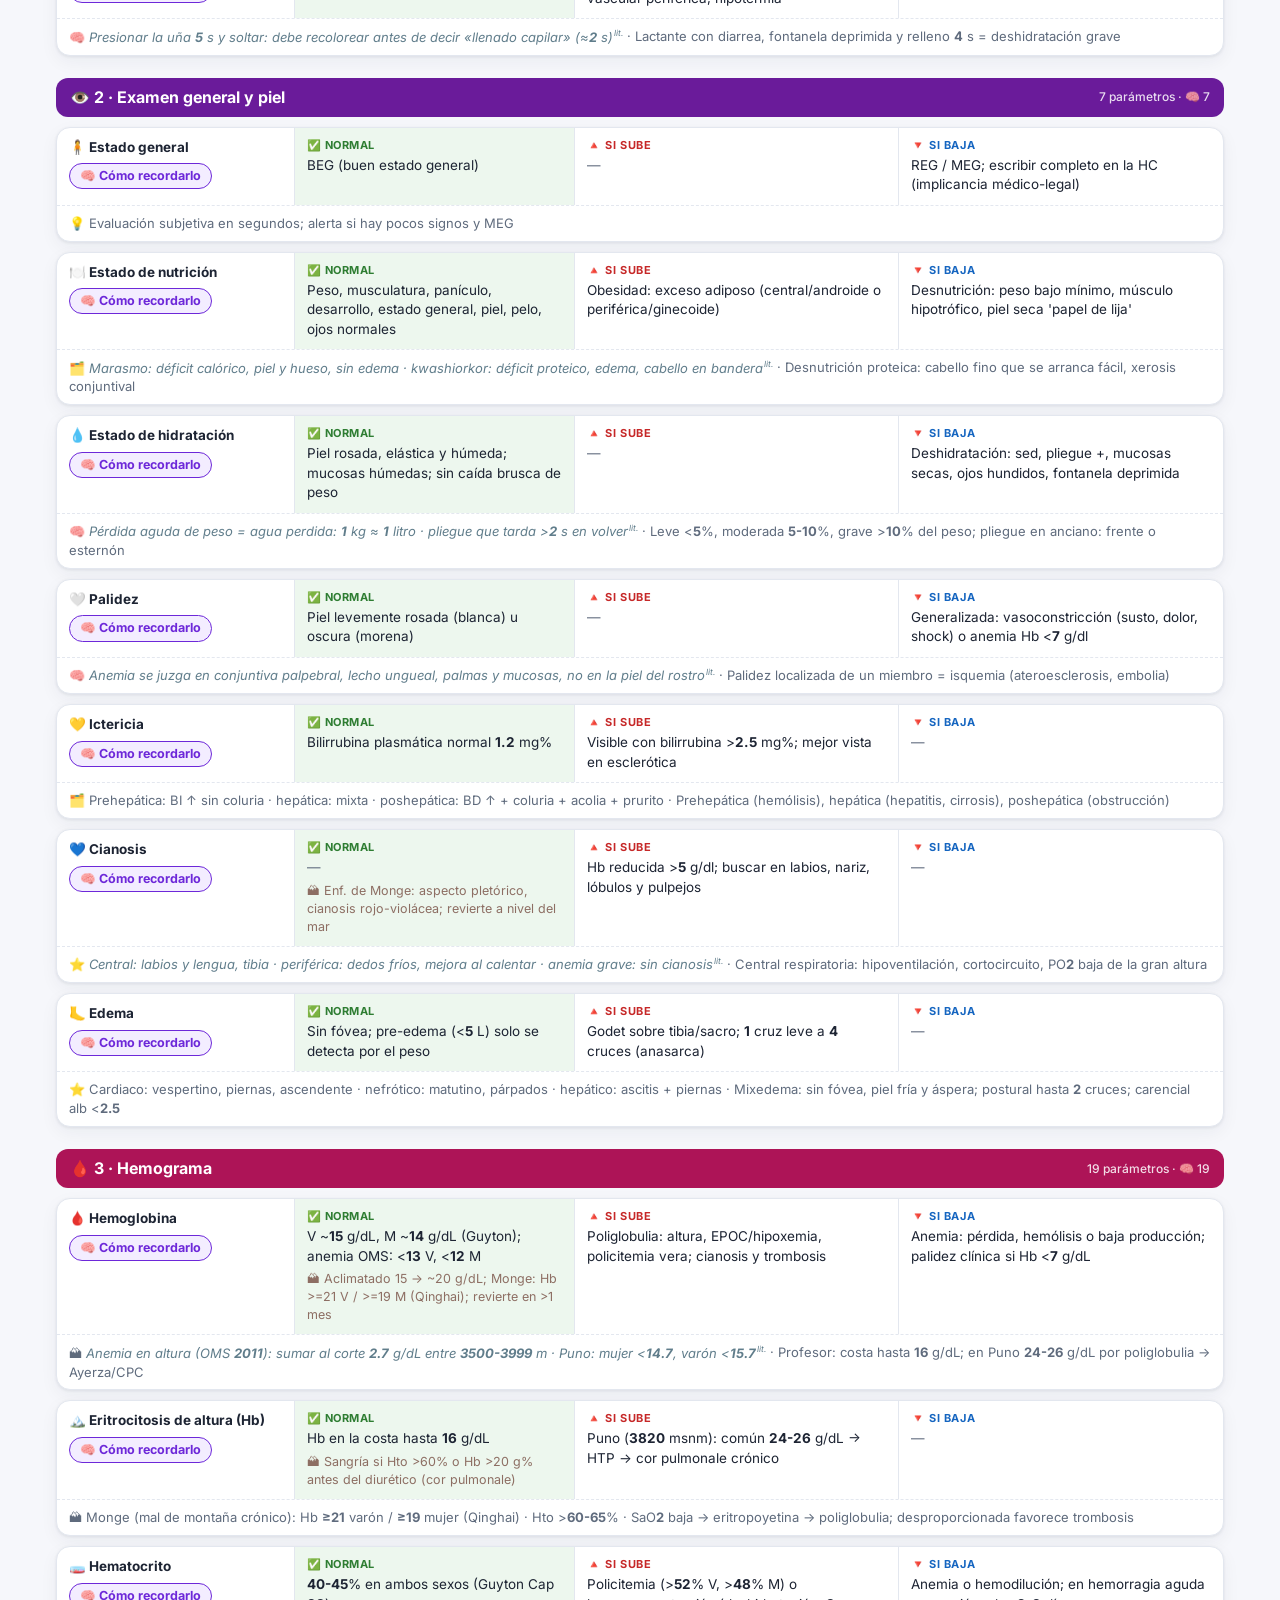
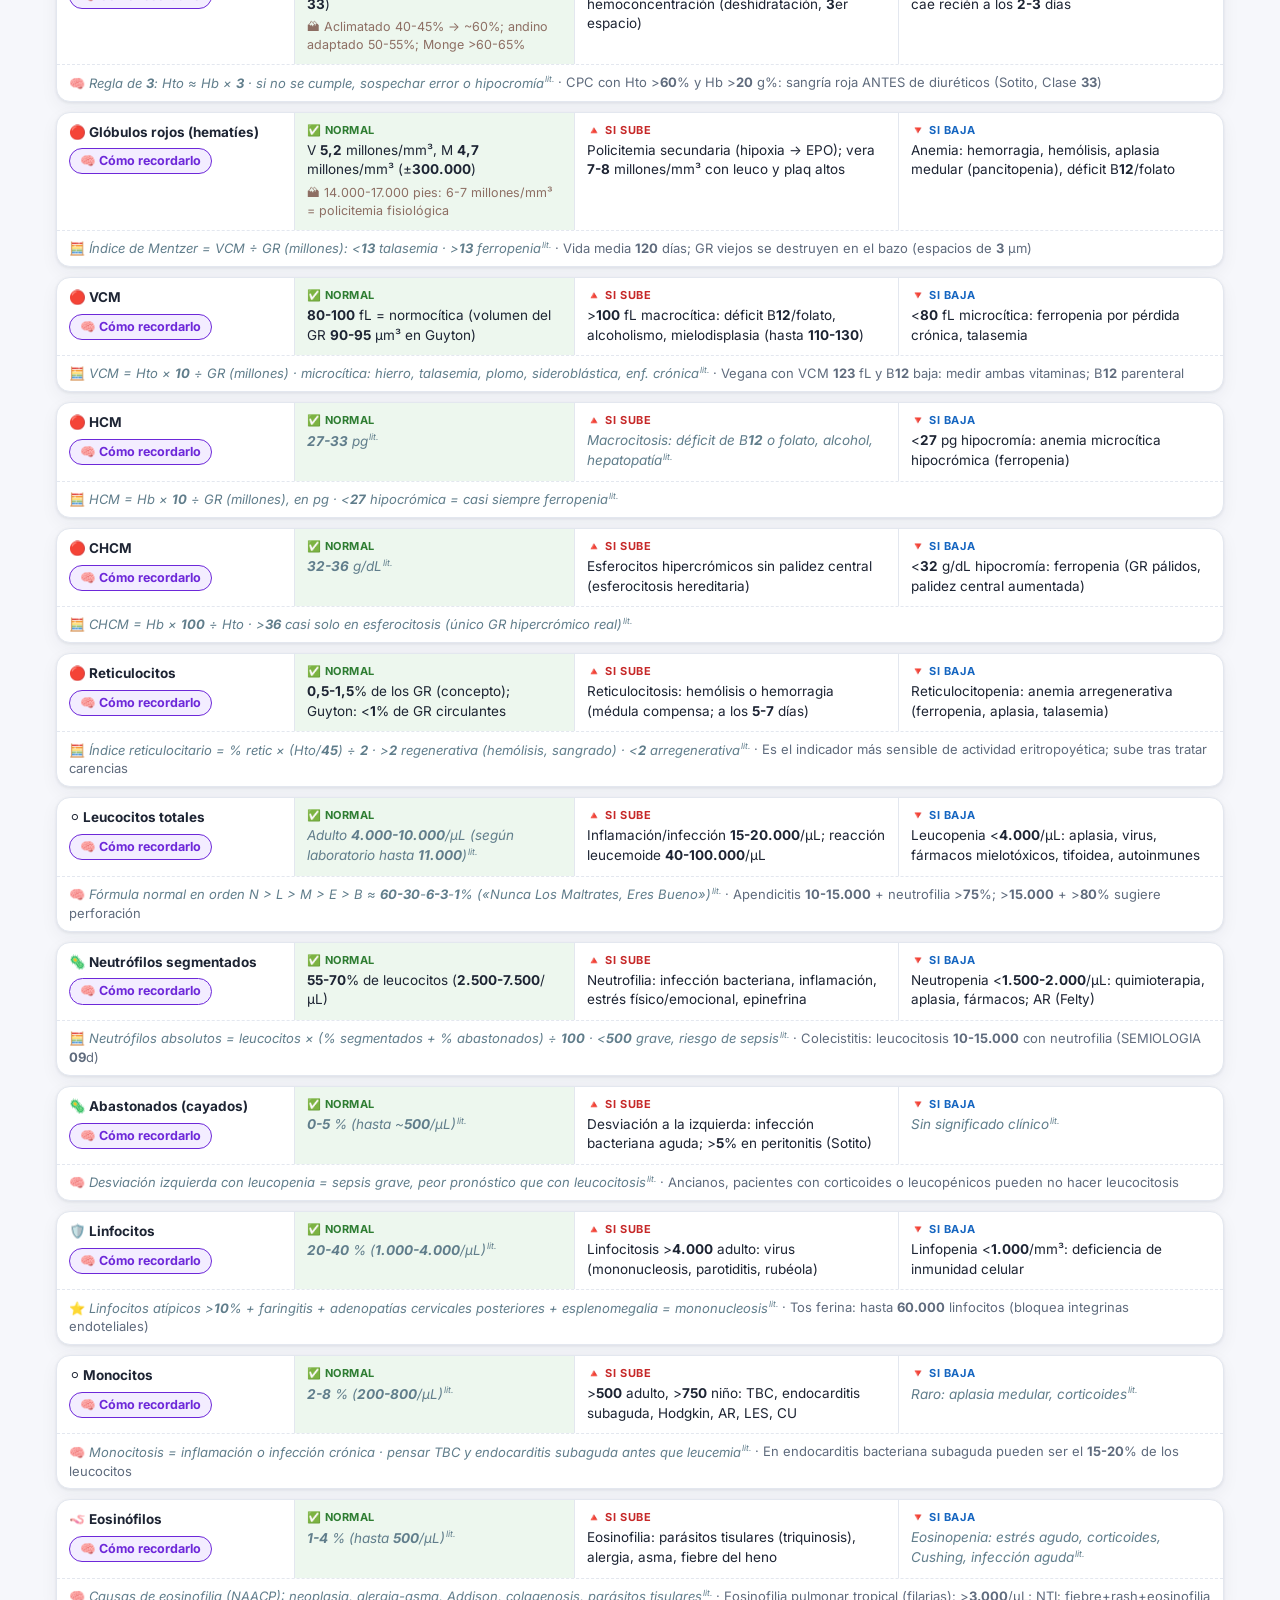
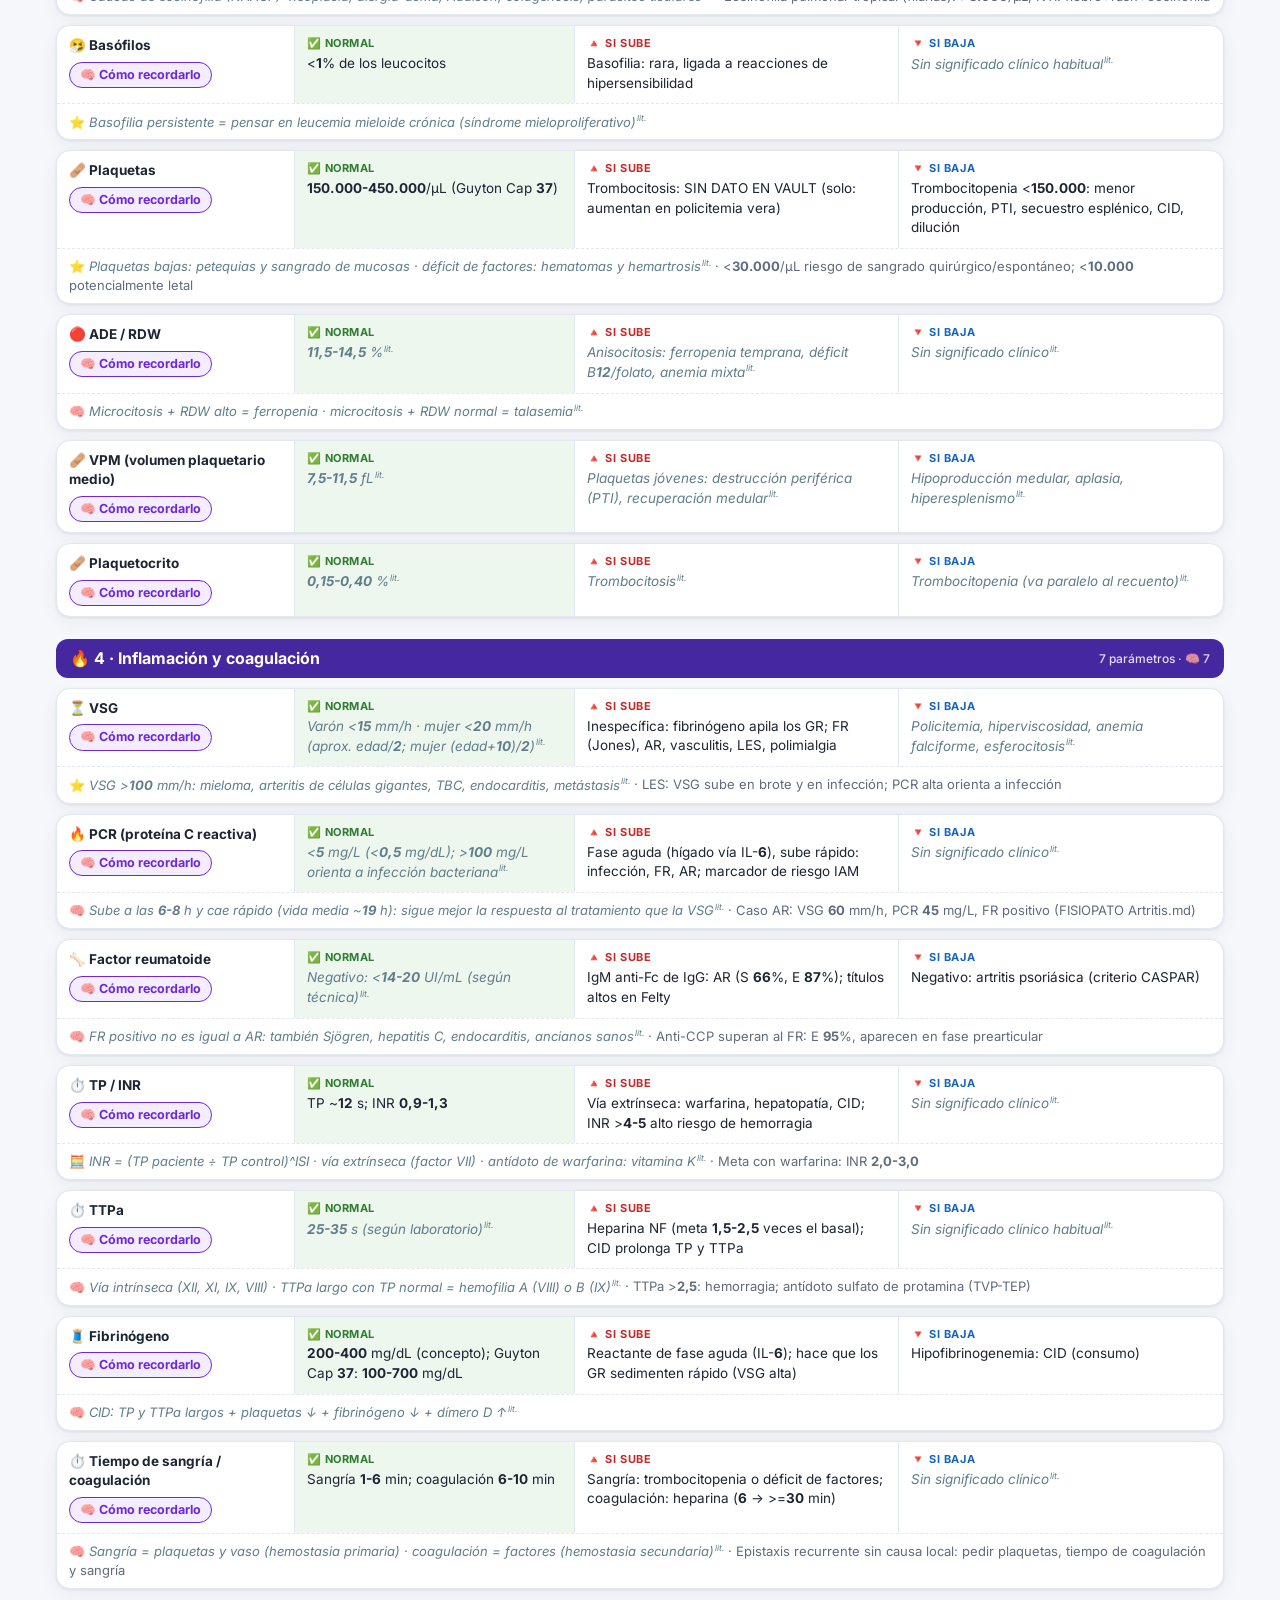
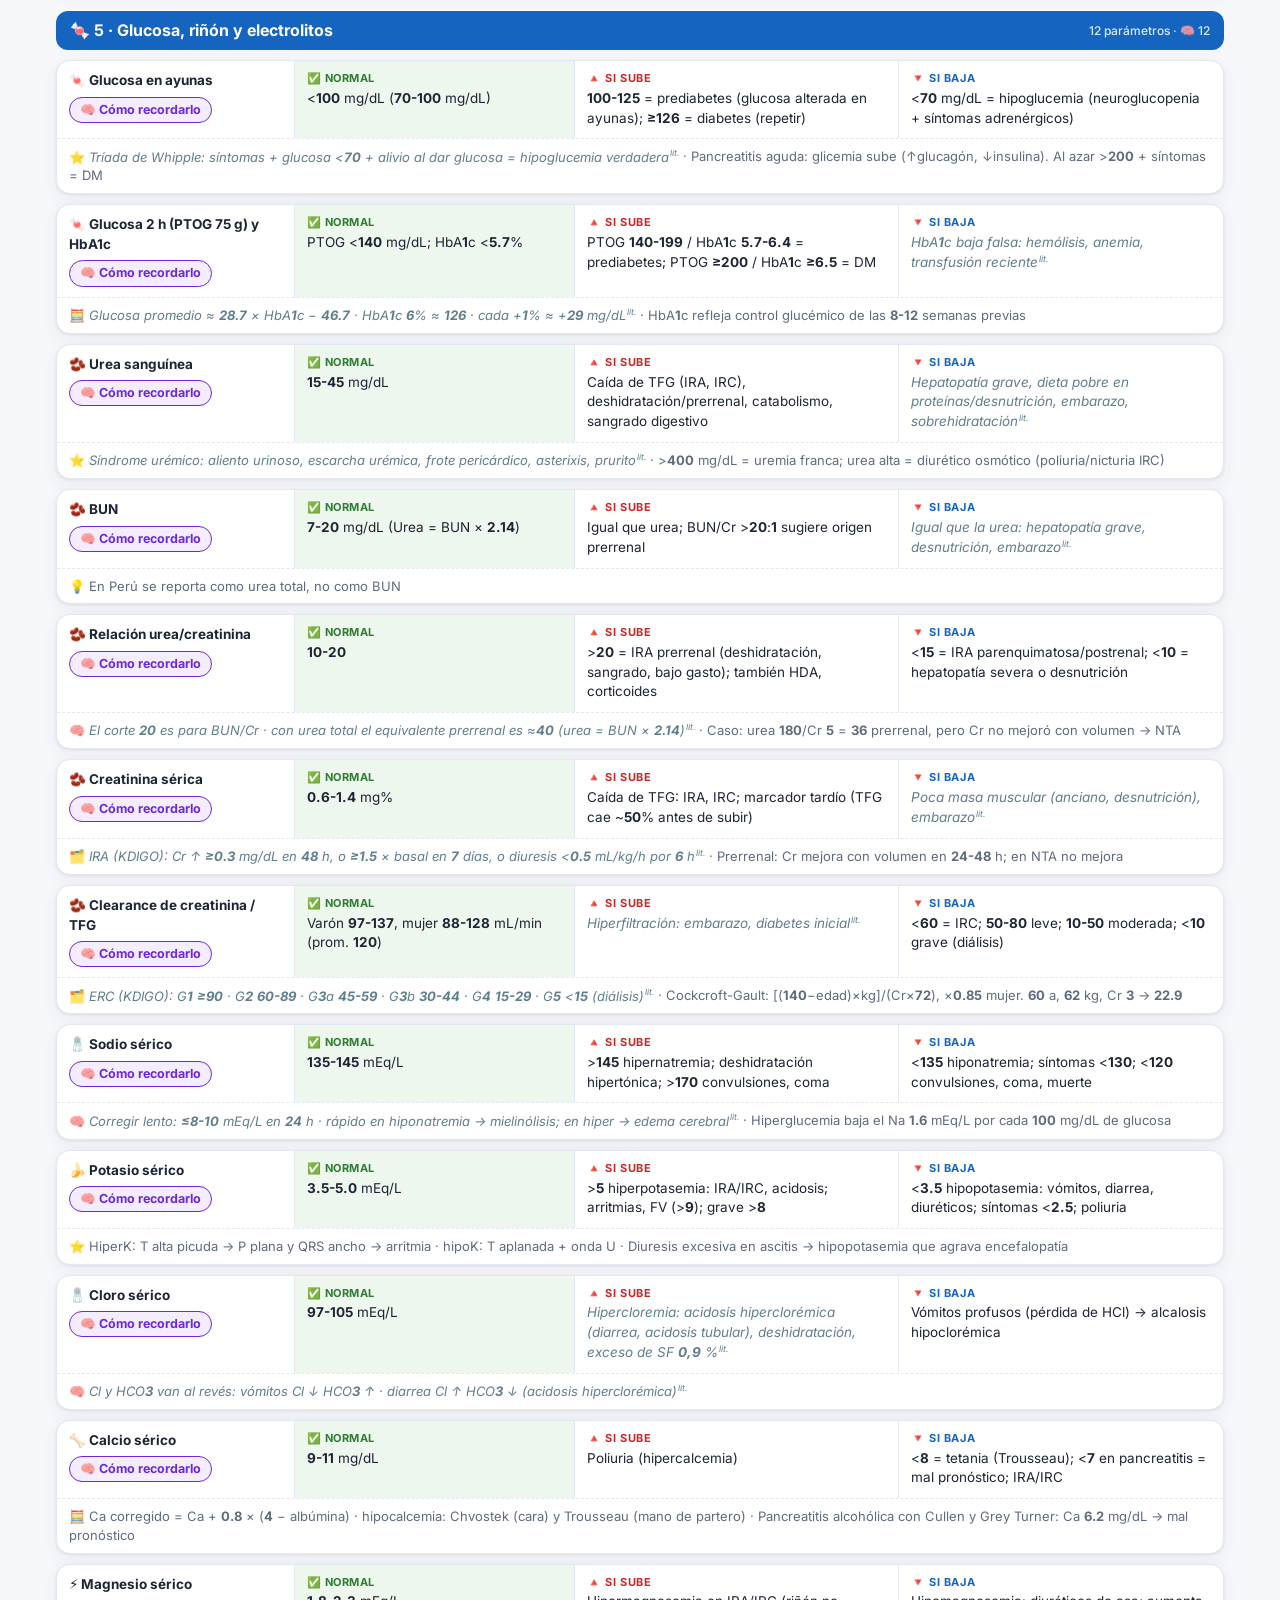
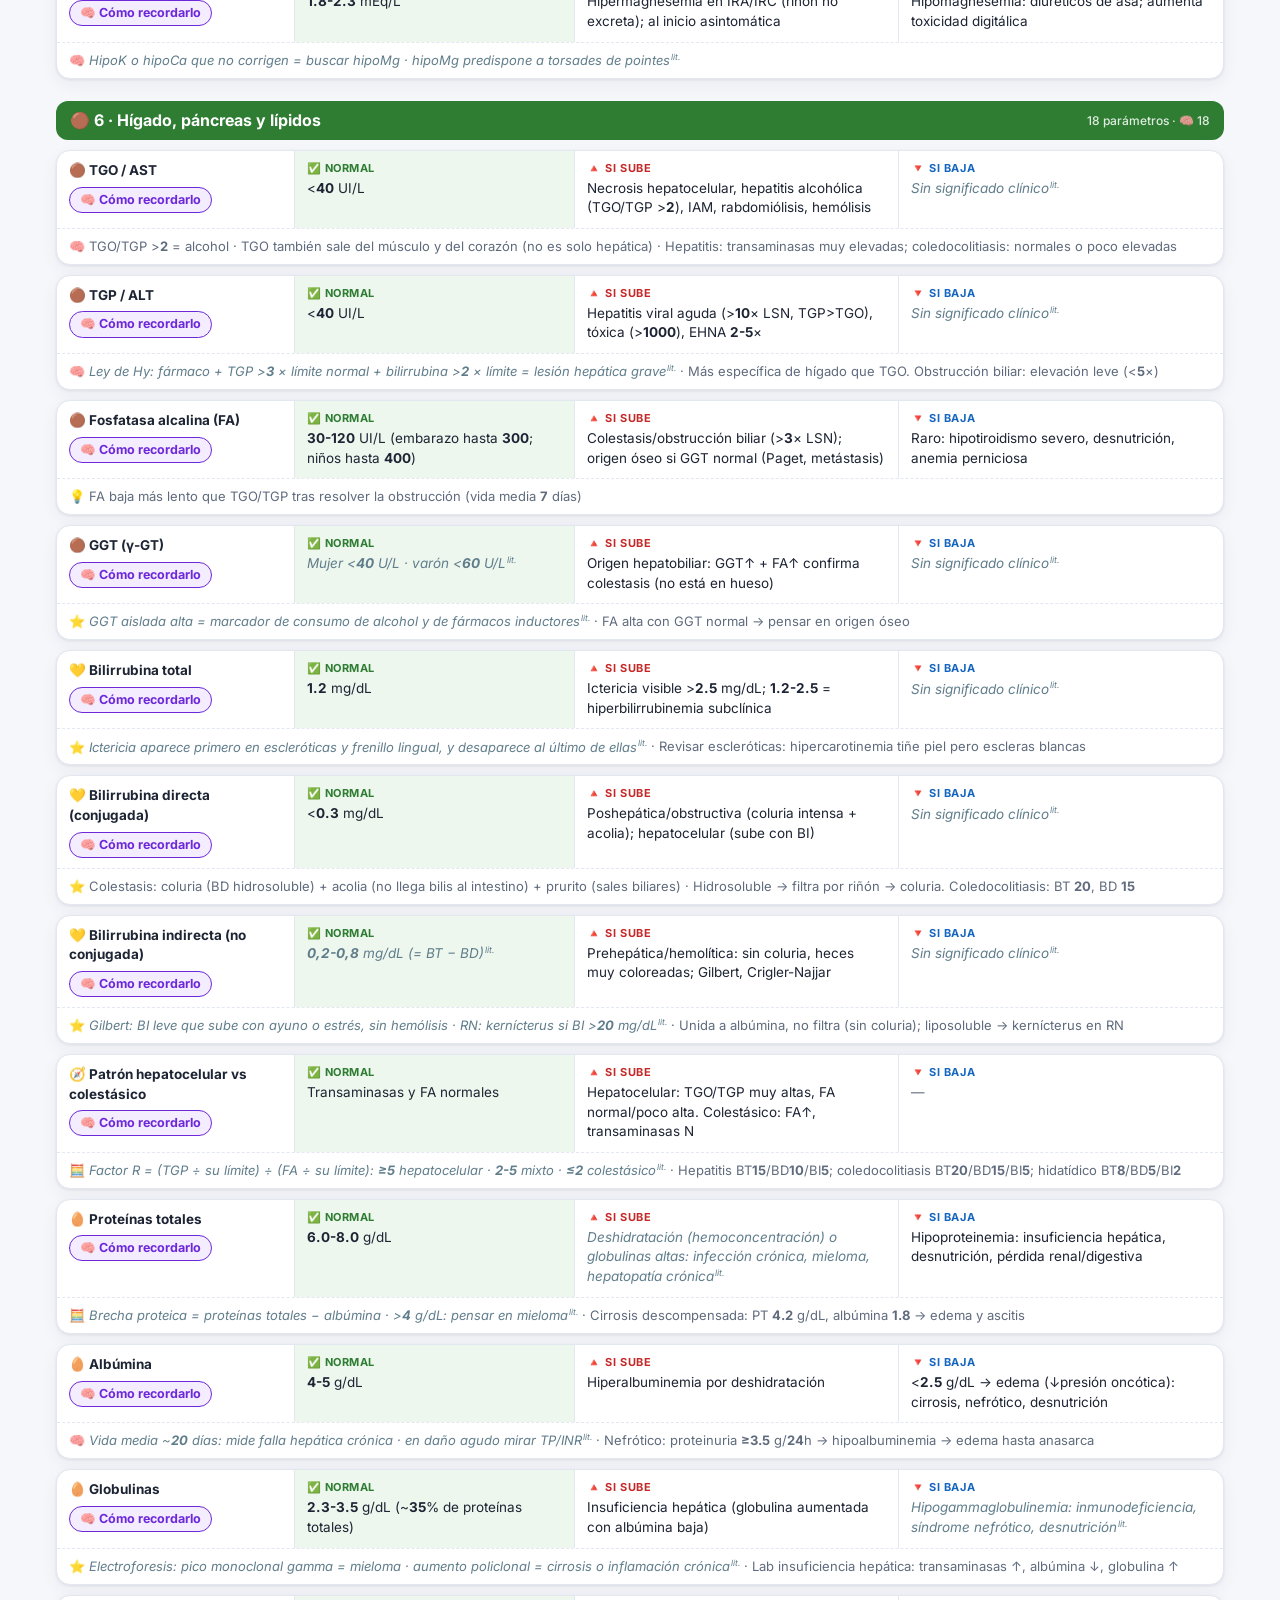
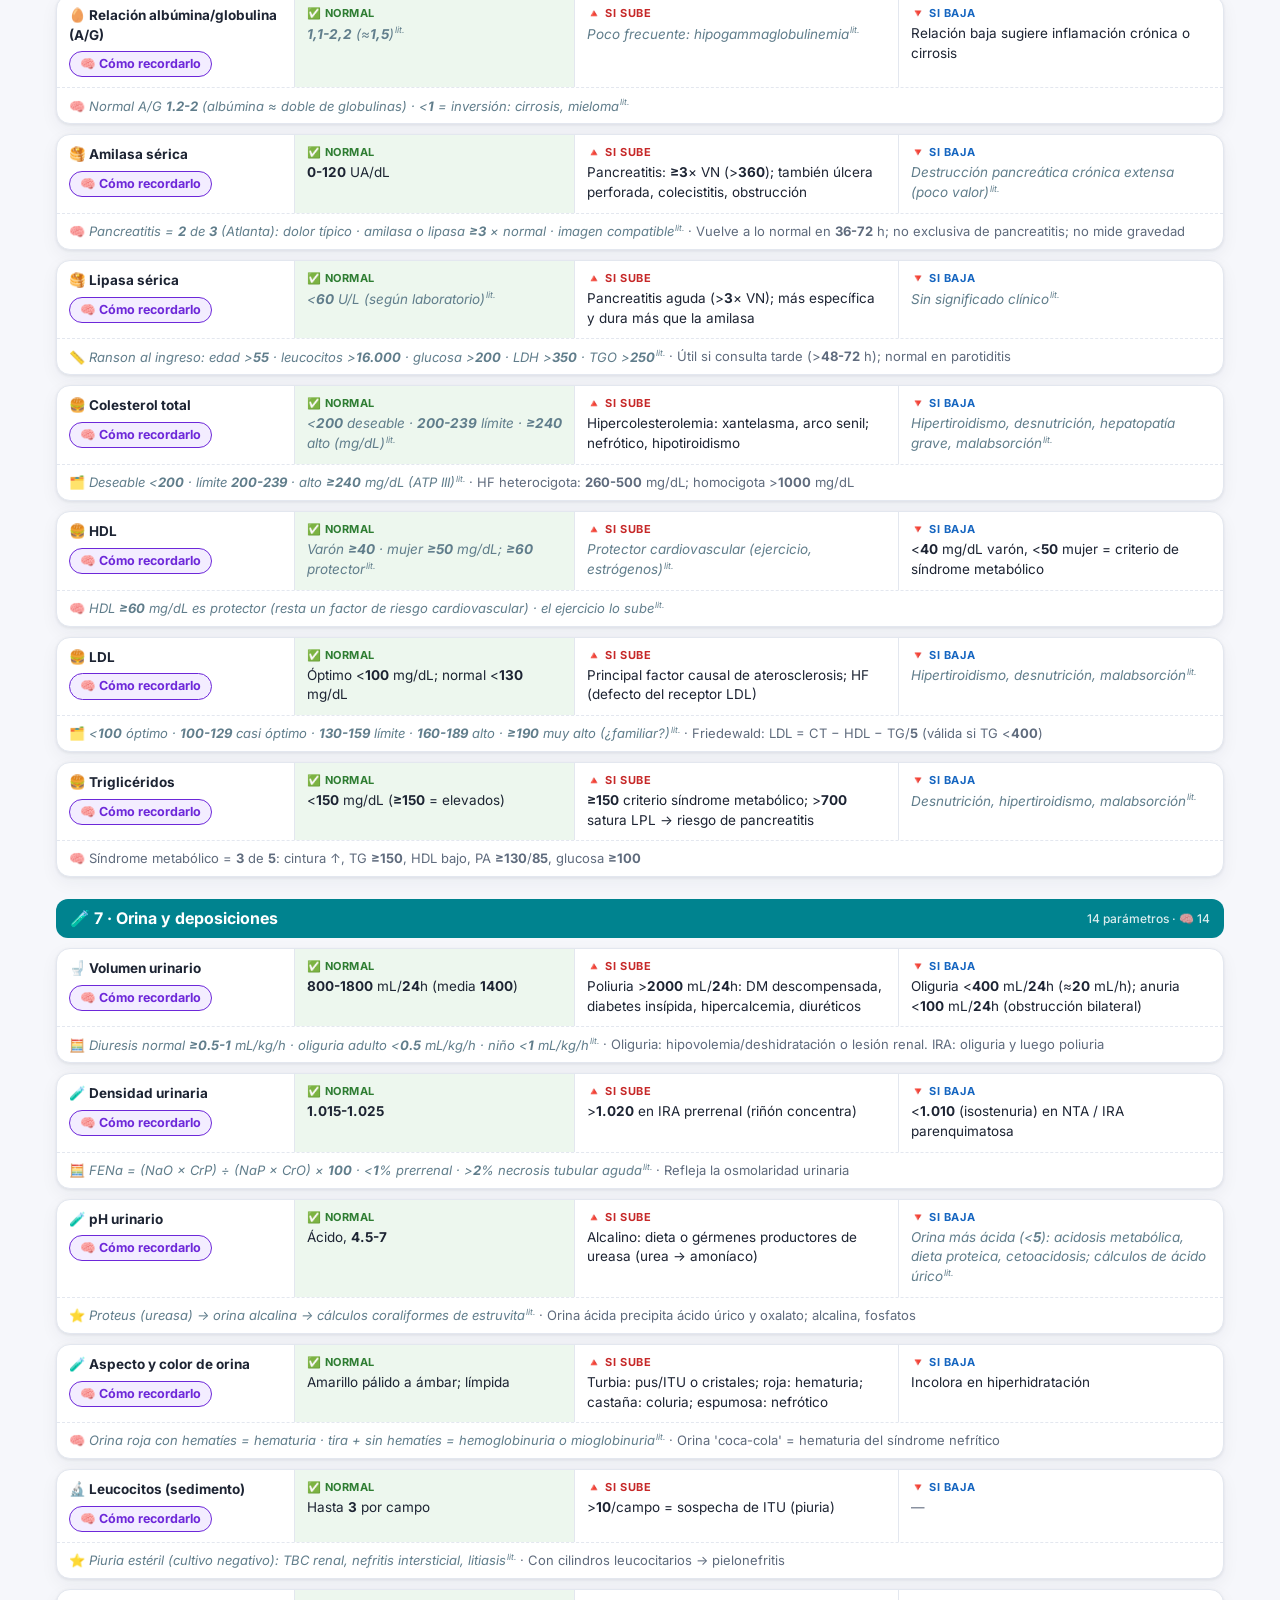
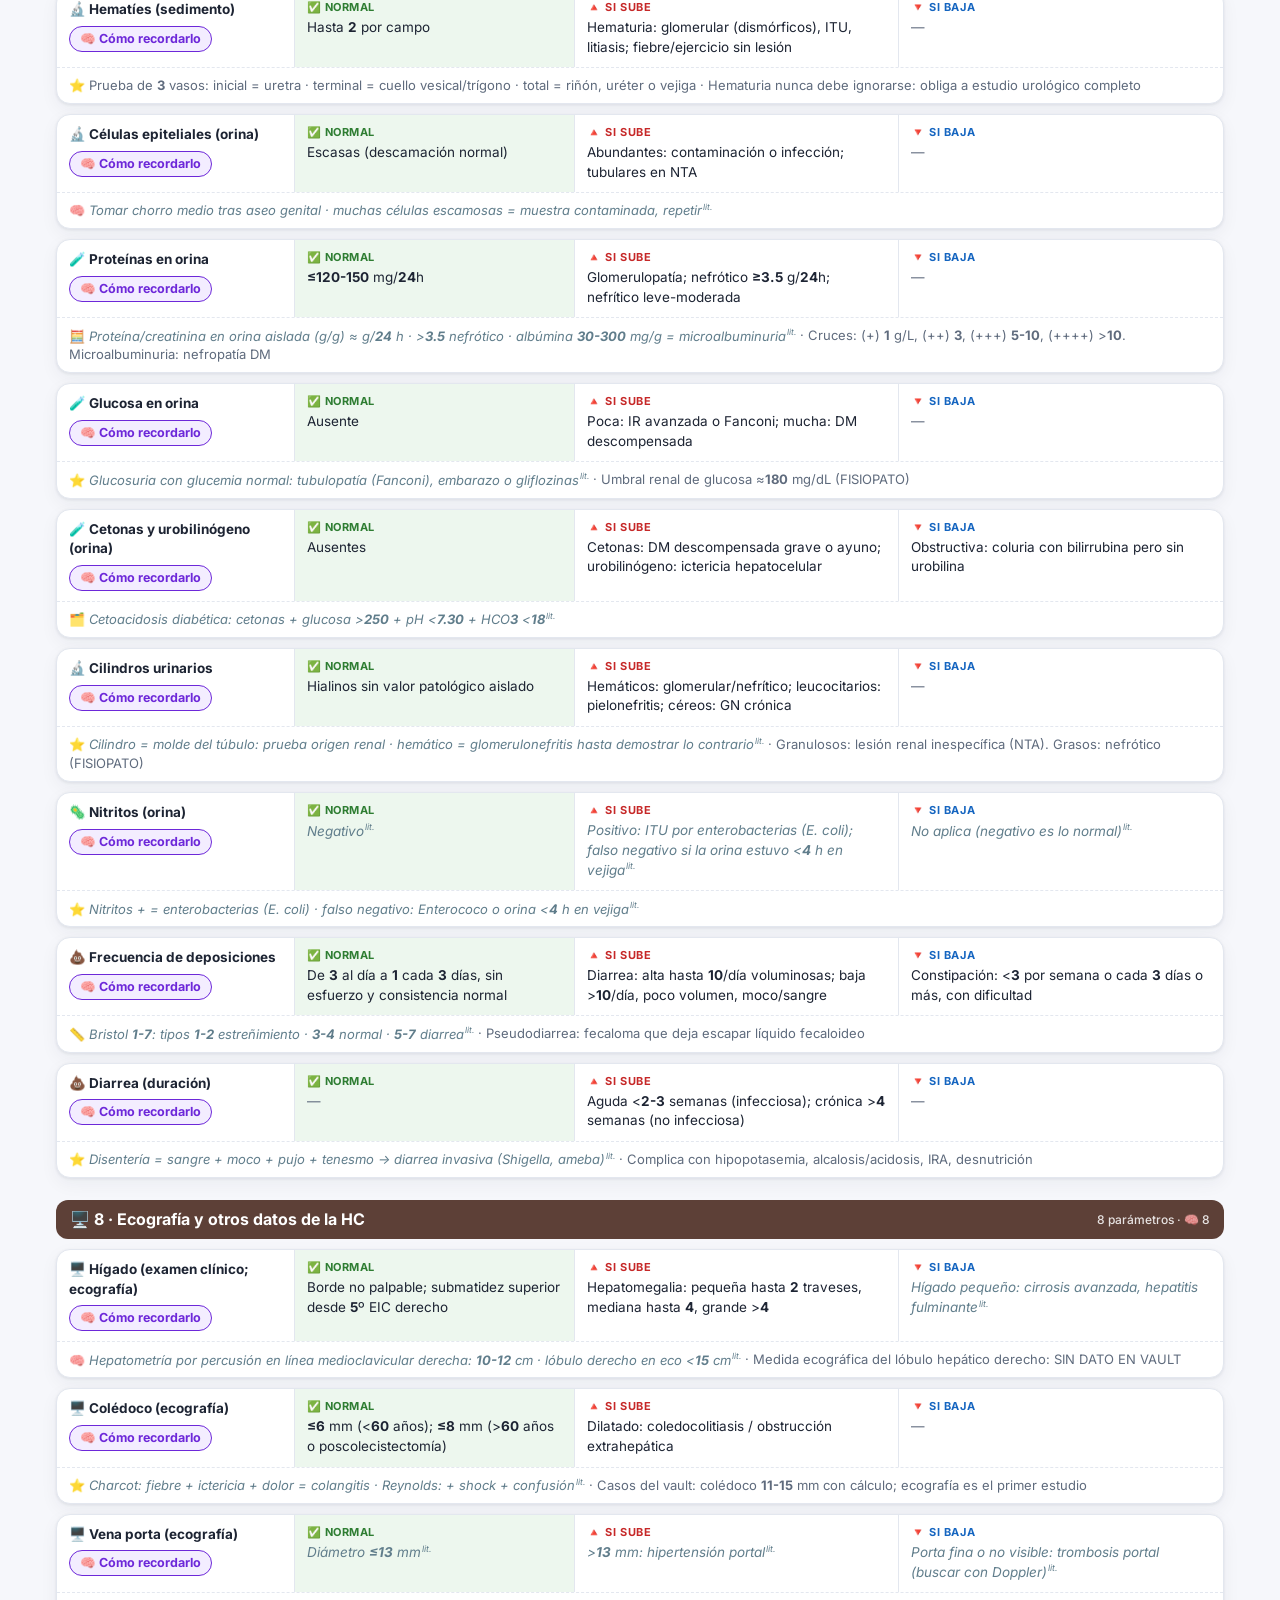
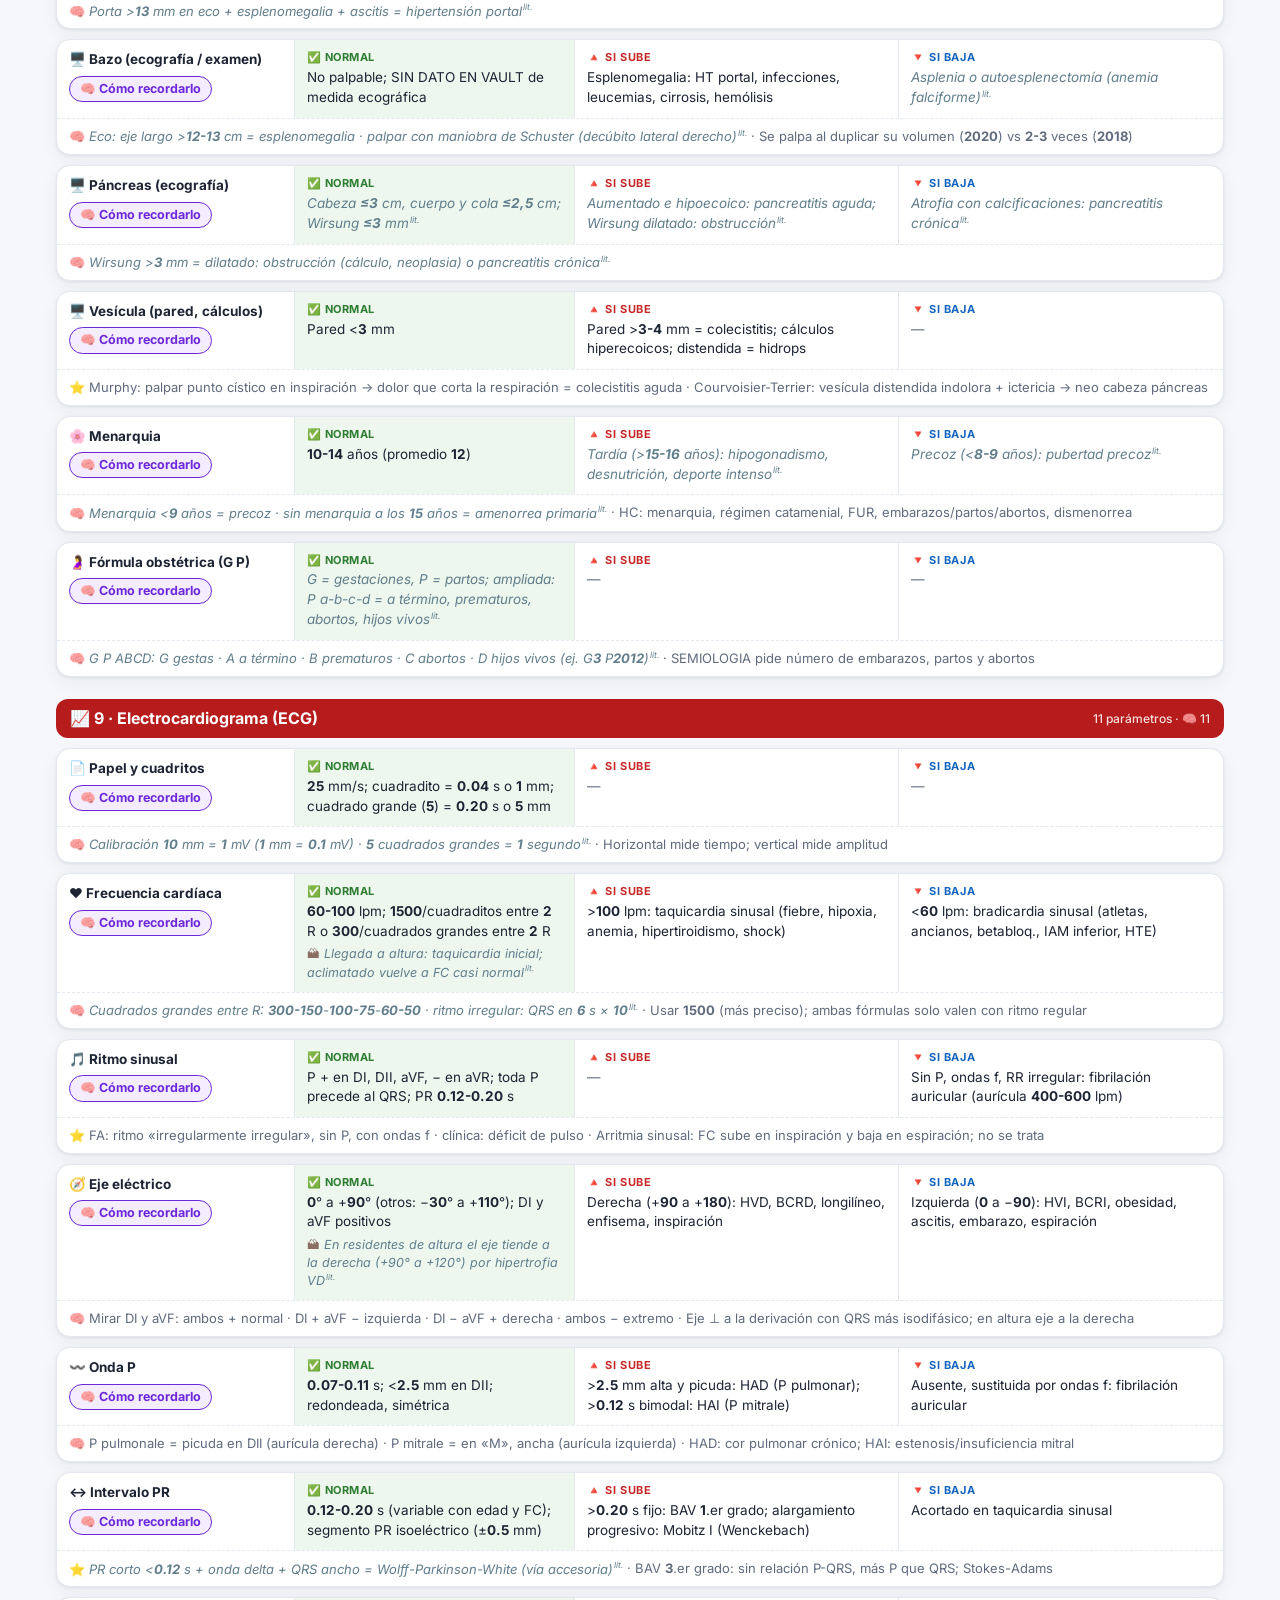
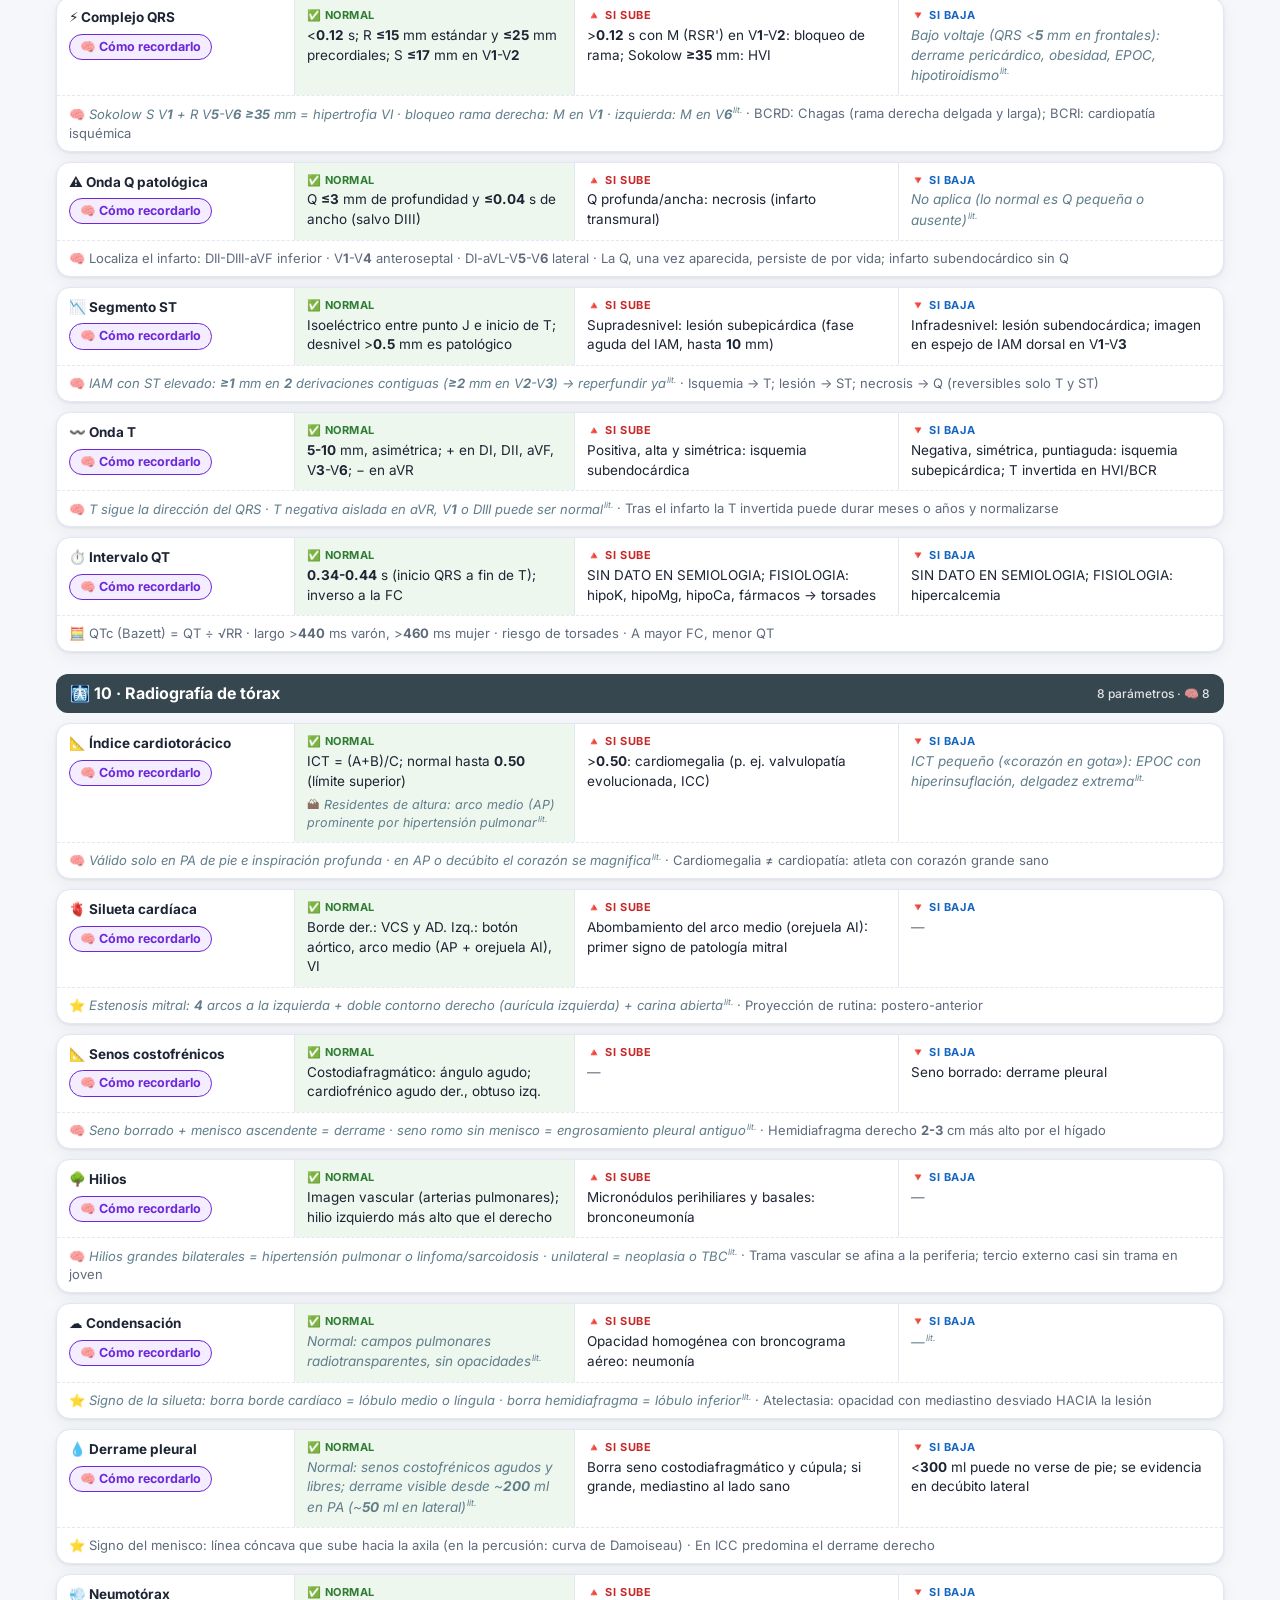
==== commit 9fafc2f3: "Modo juego en mapa real de Puno, entrenadores y siglas/facies memorizables - Juego tipo Pokémon GO: " ====
--- a/index.html
+++ b/index.html
@@ -9,6 +9,8 @@
 <link rel="preconnect" href="https://fonts.googleapis.com">
 <link href="https://fonts.googleapis.com/css2?family=Inter:wght@400;500;600;700;800&display=swap" rel="stylesheet">
 <link rel="stylesheet" href="css/app.css">
+<link rel="stylesheet" href="css/entrenar.css" data-entrenar>
+<link rel="stylesheet" href="css/juego.css">
 </head>
 <body>
 <header class="top">
@@ -22,9 +24,11 @@
   </div>
   <nav class="tabs" role="tablist">
     <button data-vista="tabla" class="on">📋 Valores</button>
+    <button data-vista="juego">🎮 Juego</button>
     <button data-vista="ciudad">🏙️ Ciudad</button>
     <button data-vista="escalas">📏 Escalas</button>
     <button data-vista="facies">🙂 Facies</button>
+    <button data-vista="entrenar">🏋️ Entrenar</button>
     <button data-vista="repaso">🔁 Repaso <span id="pend" class="badge"></span></button>
     <button data-vista="progreso">📊 Progreso</button>
     <button data-vista="metodos">🧩 Métodos</button>
@@ -41,9 +45,11 @@
     </div>
     <div id="tabla"></div>
   </section>
+  <section id="v-juego" class="vista"><div id="juego"></div></section>
   <section id="v-ciudad" class="vista"><div id="ciudad"></div></section>
   <section id="v-escalas" class="vista"><div id="escalas" class="grid-escalas"></div></section>
   <section id="v-facies" class="vista"><div id="facies" class="grid-facies"></div></section>
+  <section id="v-entrenar" class="vista"><div id="entrenar"></div></section>
   <section id="v-repaso" class="vista"><div id="repaso"></div></section>
   <section id="v-progreso" class="vista"><div id="progreso"></div></section>
   <section id="v-metodos" class="vista"><div id="metodos"></div></section>
--- a/css/app.css
+++ b/css/app.css
@@ -165,3 +165,8 @@
 .estaciones img, .estaciones .ph { width: 84px; height: 84px; border-radius: 10px; object-fit: cover; display: grid; place-items: center; font-size: 34px; background: var(--memo-bg); cursor: zoom-in; }
 .estaciones .ub { display: block; color: var(--memo); font-size: 12.5px; font-weight: 700; }
 .estaciones b { display: block; } .estaciones .an { display: block; font-size: 13px; color: var(--muted); }
+
+details.fmemo, details.sigm { margin-top: 6px; } details summary { cursor: pointer; }
+details.sigm { break-inside: avoid; padding: 3px 0; font-size: 13.5px; }
+details.sigm[open] { background: var(--memo-bg); border-radius: 8px; padding: 6px 8px; }
+details.fmemo summary { color: var(--memo); font-weight: 700; font-size: 13px; }
--- a/css/entrenar.css
+++ b/css/entrenar.css
@@ -0,0 +1,205 @@
+/* Pestaña ENTRENAR — usa las variables de app.css (modo claro y oscuro). Móvil primero. */
+.ent { position: relative; max-width: 860px; margin: 0 auto; }
+.ent .link { background: none; border: 0; color: var(--accent); text-decoration: underline; padding: 0; }
+
+/* animaciones */
+@keyframes ent-in { from { opacity: 0; transform: translateY(10px); } to { opacity: 1; transform: none; } }
+@keyframes ent-pop { 0% { transform: scale(.85); opacity: 0; } 60% { transform: scale(1.04); opacity: 1; } 100% { transform: scale(1); } }
+@keyframes ent-shake { 0%, 100% { transform: translateX(0); } 20% { transform: translateX(-8px); } 40% { transform: translateX(7px); } 60% { transform: translateX(-5px); } 80% { transform: translateX(3px); } }
+@keyframes ent-glow-ok { 0% { box-shadow: 0 0 0 0 color-mix(in srgb, var(--ok) 60%, transparent); } 100% { box-shadow: 0 0 0 14px transparent; } }
+@keyframes ent-bump { 0% { transform: scale(1); } 40% { transform: scale(1.35); } 100% { transform: scale(1); } }
+@keyframes ent-sube { 0% { opacity: 0; transform: translate(-50%, 10px) scale(.8); } 20% { opacity: 1; transform: translate(-50%, 0) scale(1.1); } 100% { opacity: 0; transform: translate(-50%, -60px) scale(1); } }
+@keyframes ent-cae { 0% { transform: translateY(-20px) rotate(0); opacity: 1; } 100% { transform: translateY(110vh) rotate(720deg); opacity: .9; } }
+@keyframes ent-latido { 0%, 100% { transform: scale(1); } 50% { transform: scale(1.12); } }
+@keyframes ent-flota { 0%, 100% { transform: translateY(0) rotate(-4deg); } 50% { transform: translateY(-6px) rotate(4deg); } }
+.ent-in { animation: ent-in .35s ease both; }
+.ent-pop { animation: ent-pop .45s cubic-bezier(.2, .9, .3, 1.3) both; }
+.ent-ok { animation: ent-glow-ok .6s ease; border-color: var(--ok) !important; }
+.ent-mal { animation: ent-shake .45s ease; border-color: var(--up) !important; }
+
+/* menú */
+.ent-hero { display: flex; flex-wrap: wrap; gap: 10px; align-items: center; justify-content: space-between; margin-bottom: 14px; }
+.ent-hero h2 { margin: 0; font-size: 24px; letter-spacing: -.02em; }
+.ent-hero p { margin: 2px 0 0; color: var(--muted); font-size: 13.5px; max-width: 520px; }
+.ent-nivel { background: var(--memo-bg); color: var(--memo); border: 1px solid var(--memo); border-radius: 99px; padding: 6px 14px; font-size: 13.5px; font-weight: 600; }
+.ent-grid { display: grid; grid-template-columns: 1fr; gap: 12px; }
+@media (min-width: 560px) { .ent-grid { grid-template-columns: 1fr 1fr; } }
+@media (min-width: 900px) { .ent-grid { grid-template-columns: repeat(3, 1fr); } }
+.ent-card { position: relative; overflow: hidden; text-align: left; border: 0; border-radius: 20px; padding: 18px 18px 16px; min-height: 150px; color: #fff;
+  display: flex; flex-direction: column; gap: 4px; box-shadow: 0 8px 24px rgba(20, 30, 60, .18); animation: ent-in .45s ease both;
+  transition: transform .18s ease, box-shadow .18s ease; }
+.ent-card::after { content: ""; position: absolute; right: -40px; top: -40px; width: 140px; height: 140px; border-radius: 50%; background: rgba(255, 255, 255, .14); }
+.ent-card:hover, .ent-card:focus-visible { transform: translateY(-3px) scale(1.01); box-shadow: 0 14px 30px rgba(20, 30, 60, .28); }
+.ent-card:active { transform: scale(.98); }
+.ent-card .ent-ic { font-size: 40px; line-height: 1; margin-bottom: 6px; filter: drop-shadow(0 3px 6px rgba(0, 0, 0, .25)); animation: ent-flota 4s ease-in-out infinite; }
+.ent-card b { font-size: 17.5px; line-height: 1.2; }
+.ent-card .ent-d { font-size: 13px; opacity: .92; }
+.ent-card .ent-rec { margin-top: auto; align-self: flex-start; background: rgba(0, 0, 0, .22); border-radius: 99px; padding: 3px 10px; font-size: 12px; font-weight: 600; }
+.g1 { background: linear-gradient(135deg, #7c3aed, #db2777); }
+.g2 { background: linear-gradient(135deg, #0284c7, #6366f1); }
+.g3 { background: linear-gradient(135deg, #f59e0b, #dc2626); }
+.g4 { background: linear-gradient(135deg, #059669, #0891b2); }
+.g5 { background: linear-gradient(135deg, #e11d48, #7e22ce); }
+.g6 { background: linear-gradient(135deg, #0d9488, #65a30d); }
+.ent-nota { color: var(--muted); font-size: 12px; text-align: center; margin-top: 14px; }
+
+/* cabecera de juego */
+.ent-cab { display: flex; flex-wrap: wrap; align-items: center; gap: 8px 10px; margin-bottom: 8px; }
+.ent-cab h2 { margin: 0; font-size: 17px; flex: 1; min-width: 0; display: flex; gap: 6px; align-items: center; }
+.ent-cab h2 span:last-child { overflow: hidden; text-overflow: ellipsis; white-space: nowrap; }
+.ent-volver { border: 1px solid var(--line); background: var(--card); border-radius: 12px; width: 40px; height: 40px; font-size: 18px; flex: none; }
+.ent-stats { display: flex; gap: 6px; flex-wrap: wrap; }
+.ent-st { background: var(--card); border: 1px solid var(--line); border-radius: 99px; padding: 4px 10px; font-size: 13px; white-space: nowrap; display: inline-block; }
+.ent-st b { font-variant-numeric: tabular-nums; }
+.ent-bump { animation: ent-bump .4s ease; border-color: #f59e0b; }
+.ent-urge { color: var(--up); border-color: var(--up); animation: ent-latido .5s ease-in-out infinite; }
+.ent-prog, .ent-tiempo { height: 8px; border-radius: 99px; background: var(--line); overflow: hidden; margin-bottom: 14px; }
+.ent-prog i, .ent-tiempo i { display: block; height: 100%; border-radius: 99px; background: linear-gradient(90deg, #8b5cf6, #ec4899); transition: width .4s ease; }
+.ent-tiempo i { width: 100%; background: linear-gradient(90deg, #dc2626, #f59e0b, #22c55e); transition-property: width; transition-timing-function: linear; }
+
+/* tarjeta de pregunta */
+.ent-tarjeta { background: var(--card); border: 2px solid var(--line); border-radius: 20px; box-shadow: var(--shadow); padding: 18px 16px; }
+.ent-centro { text-align: center; }
+.ent-pide { color: var(--muted); font-size: 14px; margin: 0 0 6px; display: flex; flex-wrap: wrap; gap: 6px; align-items: center; }
+.ent-centro .ent-pide { justify-content: center; }
+.ent-grande { font-size: clamp(44px, 14vw, 76px); font-weight: 800; text-align: center; letter-spacing: -.02em; line-height: 1.1; margin: 10px 0;
+  background: linear-gradient(135deg, var(--accent), #db2777); -webkit-background-clip: text; background-clip: text; color: transparent; overflow-wrap: anywhere; }
+.ent-palabra { font-size: clamp(36px, 11vw, 60px); }
+.ent-texto { font-size: clamp(20px, 5.5vw, 28px); line-height: 1.25; }
+.ent-q { font-size: 18px; font-weight: 600; margin: 4px 0 12px; }
+.ent-sub { color: var(--muted); font-size: 13px; margin: 6px 0; }
+.ent-chips { display: inline-flex; flex-wrap: wrap; gap: 6px; vertical-align: middle; }
+.ent-chips .chip { padding: 5px 10px; }
+
+.ent-resp { display: flex; gap: 8px; margin-top: 12px; }
+.ent-resp input { flex: 1; min-width: 0; font: inherit; font-size: 20px; padding: 12px 14px; border-radius: 14px; border: 2px solid var(--line); background: var(--bg); color: var(--ink); text-align: center; }
+.ent-resp input:focus { outline: none; border-color: var(--accent); }
+.ent-pad { display: grid; grid-template-columns: repeat(3, 1fr); gap: 8px; margin: 12px auto 0; max-width: 320px; }
+.ent-tecla { border: 1px solid var(--line); background: var(--bg); border-radius: 14px; padding: 12px 0; font-size: 22px; font-weight: 700; transition: transform .1s; }
+.ent-tecla:active { transform: scale(.93); background: var(--memo-bg); }
+
+/* botones */
+.ent-btns { display: flex; flex-wrap: wrap; gap: 8px; margin-top: 12px; }
+.ent-centro .ent-btns { justify-content: center; }
+.ent-b { border: 1px solid var(--line); background: var(--card); border-radius: 12px; padding: 10px 14px; font-weight: 600; transition: transform .1s, filter .15s; }
+.ent-b:active { transform: scale(.96); }
+.ent-b.pri { background: linear-gradient(135deg, var(--accent), #db2777); color: #fff; border-color: transparent; }
+.ent-b:disabled { opacity: .45; cursor: default; }
+.ent-xl { font-size: 20px; padding: 14px 34px; border-radius: 16px; margin-top: 8px; box-shadow: 0 8px 20px rgba(219, 39, 119, .3); }
+.ent-record { font-size: 15px; }
+
+/* opciones */
+.ent-ops { display: grid; grid-template-columns: 1fr; gap: 8px; margin-top: 14px; }
+@media (min-width: 620px) { .ent-ops { grid-template-columns: 1fr 1fr; } }
+.ent-op { display: flex; gap: 10px; align-items: center; text-align: left; border: 2px solid var(--line); background: var(--bg); border-radius: 14px; padding: 12px; font-size: 14.5px;
+  min-height: 52px; transition: transform .12s, border-color .15s, background .15s, opacity .2s; }
+.ent-op:hover:not(:disabled) { border-color: var(--accent); transform: translateY(-1px); }
+.ent-op:active:not(:disabled) { transform: scale(.98); }
+.ent-op kbd { flex: none; width: 26px; height: 26px; border-radius: 8px; display: grid; place-items: center; background: var(--card); border: 1px solid var(--line); font: 600 12px Inter, sans-serif; color: var(--muted); }
+.ent-op:disabled { cursor: default; }
+.ent-op.ent-bien { border-color: var(--ok); background: var(--ok-bg); animation: ent-pop .35s ease; }
+.ent-op.ent-bien kbd { background: var(--ok); color: #fff; border-color: var(--ok); }
+.ent-op.ent-error { border-color: var(--up); background: var(--up-bg); animation: ent-shake .4s ease; }
+.ent-op.ent-apagada { opacity: .45; }
+
+/* feedback */
+.ent-feedback { margin-top: 14px; border-radius: 14px; padding: 12px 14px; font-weight: 700; animation: ent-in .3s ease both; }
+.ent-feedback p { font-weight: 400; margin: 6px 0 0; }
+.ent-feedback.si { background: var(--ok-bg); color: var(--ok); border: 1px solid var(--ok); }
+.ent-feedback.no { background: var(--up-bg); color: var(--up); border: 1px solid var(--up); }
+.ent-feedback p, .ent-feedback .ent-memo { color: var(--ink); }
+.ent-memo { display: block; background: var(--memo-bg); border-radius: 10px; padding: 8px 10px; font-size: 13.5px; font-weight: 400; margin-top: 6px; }
+.ent-pista { background: var(--memo-bg); color: var(--ink); border: 1px dashed var(--memo); border-radius: 12px; padding: 8px 12px; margin-top: 8px; font-size: 14px; }
+.ent-letras { font: 600 12.5px ui-monospace, Consolas, monospace; background: var(--memo-bg); color: var(--memo); border-radius: 6px; padding: 1px 6px; }
+
+/* gimnasio */
+.ent-leyenda { display: grid; grid-template-columns: repeat(5, 1fr); gap: 6px; margin: 4px 0 10px; }
+.ent-leyenda span { background: var(--card); border: 1px solid var(--line); border-radius: 10px; padding: 6px 4px; text-align: center; font-size: 11px; color: var(--muted); line-height: 1.2; }
+.ent-leyenda b { display: block; font-size: 20px; color: var(--accent); }
+.ent-modos { display: grid; gap: 10px; margin: 12px 0; }
+@media (min-width: 620px) { .ent-modos { grid-template-columns: repeat(3, 1fr); } }
+.ent-modo { text-align: left; border: 2px solid var(--line); background: var(--card); border-radius: 18px; padding: 14px; display: flex; flex-direction: column; gap: 2px; transition: transform .15s, border-color .15s; animation: ent-in .4s ease both; }
+.ent-modo:hover { border-color: var(--accent); transform: translateY(-2px); }
+.ent-modo b { font-size: 24px; color: var(--accent); }
+.ent-modo span { font-weight: 700; }
+.ent-modo small { color: var(--muted); }
+.ent-tabla { display: grid; grid-template-columns: repeat(auto-fill, minmax(64px, 1fr)); gap: 6px; margin-top: 8px; }
+.ent-celda { border: 1px solid var(--line); background: var(--card); border-radius: 10px; padding: 6px 2px; display: flex; flex-direction: column; align-items: center; min-height: 54px; }
+.ent-celda b { font-size: 16px; color: var(--accent); }
+.ent-celda span { font-size: 11.5px; filter: blur(5px); opacity: .5; transition: filter .2s, opacity .2s; overflow-wrap: anywhere; text-align: center; }
+.ent-celda.ver span { filter: none; opacity: 1; }
+
+/* facies */
+.ent-facies { display: grid; gap: 12px; }
+@media (min-width: 620px) { .ent-facies { grid-template-columns: 220px 1fr; align-items: start; } }
+.ent-facies-img { width: 100%; max-width: 260px; aspect-ratio: 1; object-fit: cover; border-radius: 16px; margin: 0 auto; display: block; box-shadow: var(--shadow); animation: ent-pop .4s ease both; }
+.ent-sin { display: grid; place-items: center; font-size: 90px; background: var(--memo-bg); }
+
+/* contrarreloj */
+.ent-rapida { animation-duration: .2s; }
+
+/* memory */
+.ent-memory { display: grid; grid-template-columns: repeat(3, 1fr); gap: 8px; perspective: 900px; }
+@media (min-width: 620px) { .ent-memory { grid-template-columns: repeat(4, 1fr); gap: 10px; } }
+.ent-carta { position: relative; border: 0; background: none; padding: 0; min-height: 96px; transform-style: preserve-3d; transition: transform .45s cubic-bezier(.3, .8, .3, 1.2); border-radius: 14px; }
+.ent-carta.vuelta, .ent-carta.hecha { transform: rotateY(180deg); }
+.ent-cara { position: absolute; inset: 0; border-radius: 14px; display: grid; place-items: center; padding: 6px; backface-visibility: hidden; -webkit-backface-visibility: hidden;
+  font-size: 12.5px; line-height: 1.2; text-align: center; overflow-wrap: anywhere; overflow: hidden; }
+.ent-dorso { background: linear-gradient(135deg, #059669, #0891b2); color: #fff; font-size: 30px; box-shadow: var(--shadow); }
+.ent-frente { transform: rotateY(180deg); background: var(--card); border: 2px solid var(--line); font-weight: 600; }
+.ent-a .ent-frente { border-color: var(--memo); }
+.ent-carta.hecha .ent-frente { background: var(--ok-bg); border-color: var(--ok); color: var(--ok); }
+.ent-carta.ent-mal .ent-frente { border-color: var(--up); background: var(--up-bg); }
+.ent-carta.ent-ok, .ent-carta.ent-mal { animation: none; }
+.ent-estrellas { font-size: 34px; margin: 4px 0; letter-spacing: 4px; }
+.ent-pares { text-align: left; font-size: 13px; padding-left: 18px; }
+
+/* caso clínico */
+.ent-hc-cab { display: flex; gap: 12px; align-items: flex-start; }
+.ent-hc-ic { font-size: 34px; }
+.ent-hc-cab p { margin: 2px 0 0; font-size: 14px; }
+.ent-hc-lista { display: grid; gap: 8px; margin-top: 10px; }
+.ent-hc-fila { border: 2px solid var(--line); border-radius: 14px; padding: 10px; display: grid; gap: 8px; background: var(--bg); transition: border-color .2s, background .2s; }
+.ent-hc-fila.si { border-color: var(--ok); background: var(--ok-bg); }
+.ent-hc-fila.no { border-color: var(--up); background: var(--up-bg); }
+.ent-hc-dato { display: flex; justify-content: space-between; gap: 8px; align-items: baseline; flex-wrap: wrap; }
+.ent-hc-dato b { font-size: 18px; font-variant-numeric: tabular-nums; }
+.ent-hc-bot { display: grid; grid-template-columns: repeat(3, 1fr); gap: 6px; }
+.ent-tri { border: 2px solid var(--line); background: var(--card); border-radius: 12px; padding: 6px 4px; font-size: 18px; display: flex; flex-direction: column; align-items: center; transition: transform .1s; }
+.ent-tri small { font-size: 11.5px; font-weight: 600; }
+.ent-tri:active:not(:disabled) { transform: scale(.94); }
+.ent-tri.on.ent-tri-normal { border-color: var(--ok); background: var(--ok-bg); }
+.ent-tri.on.ent-tri-alto { border-color: var(--up); background: var(--up-bg); }
+.ent-tri.on.ent-tri-bajo { border-color: var(--dn); background: var(--dn-bg); }
+.ent-tri:disabled:not(.on) { opacity: .4; }
+.ent-hc-fb { font-size: 13px; }
+.ent-hc-fb:empty { display: none; }
+
+/* final */
+.ent-fin { background: var(--card); border: 1px solid var(--line); border-radius: 22px; box-shadow: var(--shadow); padding: 22px 16px; text-align: center; }
+.ent-fin h3 { margin: 4px 0 12px; font-size: 22px; }
+.ent-medalla { font-size: 60px; animation: ent-latido 1.4s ease-in-out infinite; }
+.ent-kpis { display: grid; grid-template-columns: repeat(2, 1fr); gap: 8px; margin-bottom: 10px; }
+@media (min-width: 560px) { .ent-kpis { grid-template-columns: repeat(4, 1fr); } }
+.ent-kpis div { background: var(--bg); border-radius: 12px; padding: 10px 6px; }
+.ent-kpis b { display: block; font-size: 22px; }
+.ent-kpis span { color: var(--muted); font-size: 12px; }
+.ent-errores { text-align: left; background: var(--up-bg); border-radius: 12px; padding: 8px 12px; margin: 10px 0; }
+.ent-errores summary { font-weight: 700; color: var(--up); cursor: pointer; }
+.ent-errores ul { margin: 6px 0 0; padding-left: 18px; font-size: 13.5px; }
+.ent-errores li { margin: 3px 0; }
+.ent-fin .ent-btns { justify-content: center; }
+
+/* XP flotante y confeti */
+.ent-brindis { position: absolute; left: 50%; top: 40px; z-index: 30; pointer-events: none; font-weight: 800; font-size: 18px; padding: 4px 12px; border-radius: 99px;
+  background: var(--memo); color: #fff; box-shadow: 0 6px 16px rgba(0, 0, 0, .2); animation: ent-sube 1.25s ease forwards; white-space: nowrap; }
+.ent-racha { background: linear-gradient(135deg, #f59e0b, #dc2626); }
+.ent-pts { background: var(--ok); }
+.ent-confeti { position: fixed; inset: 0; pointer-events: none; z-index: 50; overflow: hidden; }
+.ent-confeti i { position: absolute; top: -20px; width: 9px; height: 14px; border-radius: 2px; animation: ent-cae 2.2s cubic-bezier(.3, .6, .5, 1) forwards; }
+
+@media (prefers-reduced-motion: reduce) {
+  .ent *, .ent *::before, .ent *::after { animation-duration: .01ms !important; animation-iteration-count: 1 !important; }
+  .ent-carta { transition-duration: .01ms; }
+  .ent-confeti { display: none; }
+}
--- a/css/juego.css
+++ b/css/juego.css
@@ -0,0 +1,398 @@
+/* Modo juego (mapa tipo Pokémon GO). Usa las variables de tema de app.css y añade las suyas. */
+.jg {
+  --oro: #f59e0b; --oro-2: #fde047; --rep: #f97316; --cap: #10b981; --nueva: var(--memo, #6d28d9);
+  --cristal: color-mix(in srgb, var(--card, #fff) 82%, transparent);
+  --sombra-f: 0 10px 30px rgba(20, 20, 60, .18), 0 2px 6px rgba(20, 20, 60, .12);
+  position: relative; isolation: isolate; overflow: hidden;
+  height: calc(100dvh - var(--jg-off, 150px)); min-height: 460px;
+  border-radius: 20px; border: 1px solid var(--line, #e3e7ef); box-shadow: var(--shadow);
+  background: var(--card, #fff); color: var(--ink, #1d2433);
+  -webkit-tap-highlight-color: transparent;
+}
+.jg [hidden] { display: none !important; }
+.jg button { font: inherit; color: inherit; cursor: pointer; }
+.jg-mapa { position: absolute; inset: 0; z-index: 0; background: var(--bg, #eef0f5); }
+.jg.oscuro .jg-mapa { background: #1a1d26; }
+.jg .leaflet-container { font: inherit; background: transparent; }
+.jg.oscuro .jg-osm { filter: invert(1) hue-rotate(180deg) brightness(.85) contrast(.9) saturate(.6); }
+.jg .leaflet-control-attribution { font-size: 10px; background: var(--cristal); color: var(--muted); border-radius: 8px 0 0 0; }
+.jg .leaflet-control-attribution a { color: var(--accent); }
+.jg .leaflet-bar { border: 0; box-shadow: var(--sombra-f); border-radius: 12px; overflow: hidden; }
+.jg .leaflet-bar a { background: var(--cristal); color: var(--ink); border-color: var(--line); backdrop-filter: blur(8px); width: 34px; height: 34px; line-height: 34px; }
+.jg .leaflet-left .leaflet-control-zoom { margin-left: 10px; margin-bottom: 14px; }
+
+/* ---------- ruta animada ---------- */
+.jg-ruta-base { stroke: var(--memo); stroke-opacity: .16; fill: none; }
+.jg-ruta { stroke: var(--memo); fill: none; animation: jgDash 1.1s linear infinite; filter: drop-shadow(0 0 3px color-mix(in srgb, var(--memo) 60%, transparent)); }
+@keyframes jgDash { to { stroke-dashoffset: -28; } }
+.jg-geo-circ { stroke: #3b82f6; stroke-width: 2; fill: #3b82f6; fill-opacity: .12; animation: jgGeo 2s ease-out infinite; }
+@keyframes jgGeo { 50% { fill-opacity: .22; } }
+
+/* ---------- gimnasios ---------- */
+.jg-gym-w { background: none; border: 0; }
+.jg-gym { position: relative; width: 64px; height: 64px; transition: transform .25s cubic-bezier(.3,1.6,.5,1); }
+.jg-gym:hover { transform: scale(1.08); }
+.jg-gym-anillo { width: 100%; height: 100%; border-radius: 50%; padding: 5px; box-shadow: 0 6px 16px rgba(0,0,0,.28), 0 0 0 3px #fff;
+  background: conic-gradient(var(--oro) 0 var(--p), color-mix(in srgb, var(--c) 35%, #fff) var(--p) 100%); }
+.jg-gym-ic { width: 100%; height: 100%; border-radius: 50%; display: grid; place-items: center; font-size: 28px;
+  background: radial-gradient(circle at 35% 30%, color-mix(in srgb, var(--c) 55%, #fff), var(--c)); box-shadow: inset 0 -4px 8px rgba(0,0,0,.25), inset 0 3px 6px rgba(255,255,255,.35); }
+.jg-gym.pend .jg-gym-anillo { animation: jgLatido 1.8s ease-in-out infinite; }
+.jg-gym.lleno .jg-gym-anillo { box-shadow: 0 6px 16px rgba(0,0,0,.28), 0 0 0 3px var(--oro), 0 0 18px var(--oro); }
+.jg-gym.conq .jg-gym-ic { background: radial-gradient(circle at 35% 30%, var(--oro-2), var(--oro) 60%, #b45309); }
+.jg-corona { position: absolute; top: -22px; left: 50%; transform: translateX(-50%); font-size: 24px; filter: drop-shadow(0 2px 3px rgba(0,0,0,.35)); animation: jgFlota 2.4s ease-in-out infinite; }
+.jg-gym-nom { position: absolute; top: 68px; left: 50%; transform: translateX(-50%); width: max-content; max-width: 150px; text-align: center;
+  font-size: 11.5px; font-weight: 800; line-height: 1.15; color: var(--ink); background: var(--cristal); backdrop-filter: blur(6px);
+  padding: 3px 8px; border-radius: 9px; box-shadow: 0 2px 6px rgba(0,0,0,.15); pointer-events: none; }
+.jg-gym-nom small { display: block; font-weight: 700; color: var(--muted); font-size: 10.5px; }
+@keyframes jgLatido { 0%, 100% { box-shadow: 0 6px 16px rgba(0,0,0,.28), 0 0 0 3px #fff, 0 0 0 0 color-mix(in srgb, var(--rep) 70%, transparent); }
+  50% { box-shadow: 0 6px 16px rgba(0,0,0,.28), 0 0 0 3px #fff, 0 0 0 10px transparent; } }
+@keyframes jgFlota { 50% { transform: translate(-50%, -4px) rotate(-4deg); } }
+
+/* tamaño según zoom */
+.z-lejos .jg-gym { transform: scale(.62); }
+.z-lejos .jg-gym-nom { display: none; }
+.z-lejos .jg-stop-w { opacity: 0; pointer-events: none; }
+.z-medio .jg-gym { transform: scale(.78); }
+.z-medio .jg-stop { transform: scale(.55); }
+.z-medio .jg-stop span { opacity: 0; }
+.jg-stop-w { transition: opacity .3s; }
+
+/* ---------- memoparadas ---------- */
+.jg-stop-w { background: none; border: 0; }
+.jg-stop { position: relative; width: 30px; height: 30px; border-radius: 50%; display: grid; place-items: center; font-size: 14px;
+  background: radial-gradient(circle at 35% 30%, color-mix(in srgb, var(--k) 40%, #fff), var(--k)); border: 2.5px solid #fff;
+  box-shadow: 0 3px 8px rgba(0,0,0,.3), 0 0 12px color-mix(in srgb, var(--k) 70%, transparent); transition: transform .2s cubic-bezier(.3,1.6,.5,1); }
+.jg-stop:hover { transform: scale(1.25); }
+.jg-stop span { transition: opacity .2s; filter: drop-shadow(0 1px 1px rgba(0,0,0,.3)); }
+.jg-stop.nueva { --k: var(--c); animation: jgBrillo 2.4s ease-in-out infinite; animation-delay: var(--r); }
+.jg-stop.repaso { --k: var(--rep); }
+.jg-stop.repaso::after { content: '!'; position: absolute; top: -7px; right: -7px; width: 15px; height: 15px; border-radius: 50%; background: #dc2626; color: #fff; font: 900 10px/15px Inter, sans-serif; text-align: center; border: 1.5px solid #fff; }
+.jg-stop.repaso::before { content: ''; position: absolute; inset: -4px; border-radius: 50%; border: 2px solid var(--rep); animation: jgOnda 1.6s ease-out infinite; }
+.jg-stop.capturada { --k: var(--cap); border-color: var(--oro-2); }
+.jg-stop.capturada::after { content: '✓'; position: absolute; bottom: -5px; right: -6px; width: 14px; height: 14px; border-radius: 50%; background: var(--oro); color: #fff; font: 900 9px/14px Inter, sans-serif; text-align: center; border: 1.5px solid #fff; }
+@keyframes jgBrillo { 50% { box-shadow: 0 3px 8px rgba(0,0,0,.3), 0 0 22px 4px color-mix(in srgb, var(--k) 80%, transparent); } }
+@keyframes jgOnda { from { transform: scale(.9); opacity: 1; } to { transform: scale(1.9); opacity: 0; } }
+
+/* ---------- avatar ---------- */
+.jg-av-w { background: none; border: 0; pointer-events: none; }
+.jg-av { position: relative; width: 56px; height: 64px; }
+.jg-av-cuerpo { position: absolute; left: 6px; top: 0; width: 44px; height: 44px; border-radius: 50%; display: grid; place-items: center; font-size: 30px;
+  background: linear-gradient(145deg, #fff, #e9e3ff); border: 3px solid var(--memo); box-shadow: 0 6px 14px rgba(0,0,0,.3); overflow: hidden;
+  animation: jgRespira 2.6s ease-in-out infinite; }
+.jg-av-cuerpo img { width: 100%; height: 100%; object-fit: cover; }
+.jg-av.izq .jg-av-cuerpo span, .jg-av.izq .jg-av-cuerpo img { transform: scaleX(-1); }
+.jg-av-cuerpo::after { content: ''; position: absolute; left: 50%; bottom: -10px; transform: translateX(-50%); border: 7px solid transparent; border-top-color: var(--memo); }
+.jg-av-sombra { position: absolute; left: 50%; bottom: 2px; width: 26px; height: 8px; transform: translateX(-50%); border-radius: 50%; background: rgba(0,0,0,.3); filter: blur(1px); }
+.jg-av-pulso { position: absolute; left: 50%; bottom: 6px; width: 16px; height: 16px; margin-left: -8px; border-radius: 50%; background: color-mix(in srgb, var(--memo) 45%, transparent); animation: jgPulso 2s ease-out infinite; }
+.jg-av.camina .jg-av-cuerpo { animation: jgPaso .32s ease-in-out infinite alternate; }
+@keyframes jgRespira { 50% { transform: translateY(-2px) scale(1.03); } }
+@keyframes jgPaso { from { transform: translateY(0) rotate(-6deg); } to { transform: translateY(-6px) rotate(6deg); } }
+@keyframes jgPulso { from { transform: scale(.6); opacity: .9; } to { transform: scale(3.2); opacity: 0; } }
+
+/* ---------- HUD ---------- */
+.jg-hud { position: absolute; z-index: 10; top: 10px; left: 10px; right: 10px; display: grid; gap: 6px; pointer-events: none; }
+.jg-hud-fila { display: flex; align-items: center; gap: 6px; padding: 6px; border-radius: 18px; background: var(--cristal);
+  backdrop-filter: blur(12px) saturate(1.4); -webkit-backdrop-filter: blur(12px) saturate(1.4); box-shadow: var(--sombra-f); border: 1px solid color-mix(in srgb, var(--line) 70%, transparent); pointer-events: auto; }
+.jg-nv { flex: none; width: 42px; height: 42px; border-radius: 13px; display: grid; place-items: center; align-content: center; color: #fff; line-height: 1;
+  background: linear-gradient(140deg, #8b5cf6, #6d28d9 55%, #4c1d95); box-shadow: inset 0 -3px 0 rgba(0,0,0,.2), 0 3px 8px rgba(109,40,217,.45); }
+.jg-nv small { font-size: 9px; font-weight: 700; opacity: .85; text-transform: uppercase; letter-spacing: .06em; }
+.jg-nv b { font-size: 18px; font-weight: 900; }
+.jg-nv.sube { animation: jgSube .9s cubic-bezier(.3,1.8,.5,1); }
+@keyframes jgSube { 30% { transform: scale(1.45) rotate(-8deg); } 60% { transform: scale(.92) rotate(4deg); } }
+.jg-xp { position: relative; flex: 1; min-width: 0; }
+.jg-xpbar { height: 10px; border-radius: 99px; background: color-mix(in srgb, var(--line) 80%, transparent); overflow: hidden; box-shadow: inset 0 1px 2px rgba(0,0,0,.12); }
+.jg-xpbar i { display: block; height: 100%; width: 0; border-radius: inherit; background: linear-gradient(90deg, #a78bfa, #6d28d9, #ec4899); background-size: 200% 100%;
+  transition: width .8s cubic-bezier(.3,1.3,.5,1); animation: jgBrilloBarra 3s linear infinite; }
+@keyframes jgBrilloBarra { to { background-position: -200% 0; } }
+.jg-xptxt { display: block; font-size: 10.5px; color: var(--muted); font-weight: 700; margin-top: 2px; white-space: nowrap; overflow: hidden; text-overflow: ellipsis; }
+.jg-xpflota { position: absolute; right: 0; top: -4px; font-weight: 900; font-size: 14px; color: #7c3aed; text-shadow: 0 1px 0 #fff; animation: jgXpF 1.4s ease-out forwards; pointer-events: none; }
+.jg.oscuro .jg-xpflota { color: #c4b5fd; text-shadow: none; }
+@keyframes jgXpF { from { transform: translateY(8px) scale(.6); opacity: 0; } 25% { transform: translateY(0) scale(1.15); opacity: 1; } to { transform: translateY(-26px); opacity: 0; } }
+.jg-pill { flex: none; display: flex; align-items: baseline; gap: 3px; padding: 6px 9px; border-radius: 12px; font-size: 13px; background: var(--bg); border: 1px solid var(--line); white-space: nowrap; }
+.jg-pill b { font-size: 15px; font-weight: 900; }
+.jg-pill span { color: var(--muted); font-size: 11px; font-weight: 700; }
+.jg-racha:not(.viva) { filter: grayscale(1); opacity: .7; }
+.jg-racha.viva b { color: #ea580c; }
+.jg-dexbtn { flex: none; border: 0; border-radius: 12px; padding: 9px 11px; font-weight: 800; font-size: 13px; color: #fff !important;
+  background: linear-gradient(135deg, #ec4899, #db2777); box-shadow: 0 3px 8px rgba(219,39,119,.4), inset 0 -2px 0 rgba(0,0,0,.15); transition: transform .15s; }
+.jg-dexbtn:active, .jg-fab:active, .jg-op:active, .jg-carta:active { transform: scale(.95); }
+.jg-leyenda { justify-self: start; display: flex; gap: 8px; padding: 4px 10px; border-radius: 99px; font-size: 10.5px; font-weight: 700; color: var(--muted);
+  background: var(--cristal); backdrop-filter: blur(8px); box-shadow: 0 2px 6px rgba(0,0,0,.1); }
+.jg-leyenda span::before { content: ''; display: inline-block; width: 8px; height: 8px; border-radius: 50%; margin-right: 4px; vertical-align: 0; }
+.jg-leyenda .nueva::before { background: var(--nueva); box-shadow: 0 0 6px var(--nueva); }
+.jg-leyenda .repaso::before { background: var(--rep); }
+.jg-leyenda .capturada::before { background: var(--cap); box-shadow: 0 0 0 1.5px var(--oro-2); }
+.jg-leyenda span:last-child::before { display: none; }
+
+/* ---------- botones flotantes ---------- */
+.jg-fabs { position: absolute; z-index: 10; right: 10px; bottom: 24px; display: flex; flex-direction: column; align-items: flex-end; gap: 8px; transition: opacity .25s, transform .25s; }
+.jg-fab { border: 0; border-radius: 99px; padding: 11px 15px; font-weight: 800; font-size: 13.5px; background: var(--cristal); backdrop-filter: blur(10px);
+  box-shadow: var(--sombra-f); border: 1px solid var(--line); transition: transform .15s, background .2s; }
+.jg-fab:hover { transform: translateY(-2px); }
+.jg-fab[data-acc="sig"] { background: linear-gradient(135deg, #8b5cf6, #6d28d9); color: #fff !important; border-color: transparent; }
+.jg-geo.cargando { animation: jgGira 1s linear infinite; }
+@keyframes jgGira { 50% { opacity: .5; } }
+.sin-mapa .jg-fabs, .sin-mapa .jg-leyenda { display: none; }
+.con-hoja .jg-fabs { opacity: 0; pointer-events: none; transform: translateY(20px); }
+
+/* ---------- avisos ---------- */
+.jg-aviso { position: absolute; z-index: 9; left: 10px; right: 10px; top: 96px; padding: 10px 36px 10px 12px; border-radius: 14px; font-size: 13px;
+  background: var(--cristal); backdrop-filter: blur(10px); box-shadow: var(--sombra-f); border: 1px dashed var(--memo); animation: jgEntra .4s ease-out; }
+.jg-aviso.grande { inset: 0; top: 0; border: 0; border-radius: 0; display: grid; place-items: center; background: radial-gradient(circle at 50% 30%, var(--memo-bg), var(--bg)); padding: 100px 16px 20px; }
+.jg-aviso-x { position: absolute; top: 6px; right: 6px; border: 0; background: none; font-size: 14px; padding: 4px 8px; color: var(--muted); }
+.jg-vacio { max-width: 420px; text-align: center; }
+.jg-vacio > b { display: block; font-size: 64px; animation: jgFlota2 3s ease-in-out infinite; }
+.jg-vacio h3 { margin: 6px 0; font-size: 19px; }
+.jg-vacio p { color: var(--muted); }
+.jg-vacio code { background: var(--card); padding: 1px 6px; border-radius: 6px; font-size: 12.5px; }
+.jg-vacio .jg-btns { justify-content: center; }
+@keyframes jgFlota2 { 50% { transform: translateY(-8px) rotate(4deg); } }
+@keyframes jgEntra { from { opacity: 0; transform: translateY(-8px); } }
+
+/* ---------- hoja inferior / panel lateral ---------- */
+.jg-hoja { position: absolute; z-index: 20; left: 0; right: 0; bottom: 0; max-height: 74%; overflow-y: auto; overscroll-behavior: contain;
+  background: var(--card); border-radius: 24px 24px 0 0; box-shadow: 0 -12px 40px rgba(10,10,40,.28); padding: 8px 16px 22px;
+  transform: translateY(105%); transition: transform .38s cubic-bezier(.2,1.2,.4,1); }
+.jg-hoja.on { transform: none; }
+.jg-asa { width: 44px; height: 5px; border-radius: 99px; background: var(--line); margin: 0 auto 8px; }
+.jg-x { position: sticky; top: 0; float: right; z-index: 3; width: 34px; height: 34px; border-radius: 50%; border: 1px solid var(--line); background: var(--card); font-size: 14px; box-shadow: 0 2px 6px rgba(0,0,0,.08); margin-left: 8px; }
+.jg-hoja-in { animation: jgEntraH .35s ease-out; }
+@keyframes jgEntraH { from { opacity: 0; transform: translateY(10px); } }
+@media (min-width: 900px) {
+  .jg-hoja { left: auto; top: 10px; right: 10px; bottom: 10px; width: 380px; max-height: none; border-radius: 22px; transform: translateX(110%); }
+  .jg-hoja.on { transform: none; }
+  .jg-asa { display: none; }
+  .con-hoja .jg-hud { right: 400px; }
+}
+
+.jg-h-cab { display: flex; flex-wrap: wrap; gap: 6px; align-items: center; margin: 2px 40px 8px 0; }
+.jg-chip-lugar { border: 0; border-radius: 99px; padding: 4px 11px; font-size: 12px; font-weight: 800; color: #fff !important; background: var(--c); box-shadow: 0 2px 6px color-mix(in srgb, var(--c) 45%, transparent); }
+.jg-badge { border-radius: 99px; padding: 3px 9px; font-size: 11.5px; font-weight: 800; background: var(--bg); border: 1px solid var(--line); }
+.jg-badge.nueva { color: var(--memo); border-color: var(--memo); background: var(--memo-bg); }
+.jg-badge.repaso { color: #c2410c; border-color: var(--rep); background: color-mix(in srgb, var(--rep) 12%, var(--card)); }
+.jg-badge.capturada { color: #047857; border-color: var(--cap); background: color-mix(in srgb, var(--cap) 12%, var(--card)); }
+.jg.oscuro .jg-badge.capturada { color: #6ee7b7; } .jg.oscuro .jg-badge.repaso { color: #fdba74; }
+.jg-badge.x2 { color: #fff; background: linear-gradient(135deg, var(--oro), #ea580c); border: 0; animation: jgLatidoT 1.2s ease-in-out infinite; }
+@keyframes jgLatidoT { 50% { transform: scale(1.08); } }
+.jg-h-tit { display: flex; gap: 10px; align-items: center; margin: 4px 0 4px; font-size: 19px; line-height: 1.2; }
+.jg-h-tit small { display: block; font-size: 11.5px; color: var(--muted); font-weight: 600; margin-top: 2px; }
+.jg-h-ic { flex: none; width: 44px; height: 44px; border-radius: 14px; display: grid; place-items: center; font-size: 24px;
+  background: color-mix(in srgb, var(--c) 16%, var(--card)); border: 2px solid color-mix(in srgb, var(--c) 40%, transparent); }
+.jg-ub { margin: 0 0 10px; font-size: 13px; font-weight: 700; color: var(--memo); }
+.jg-escena { display: block; width: 100%; max-height: 180px; object-fit: cover; border-radius: 16px; margin: 0 0 12px; box-shadow: var(--shadow); }
+.jg-escena.grande { max-height: 260px; }
+.jg-mute { color: var(--muted); font-size: 12.5px; margin: 4px 0; }
+.jg-porque { color: var(--muted); font-size: 13.5px; }
+.jg-pt { font-size: 11px; font-weight: 800; text-transform: uppercase; letter-spacing: .06em; color: var(--muted); margin: 12px 0 6px; }
+.jg-btns { display: flex; flex-wrap: wrap; gap: 8px; margin-top: 14px; }
+.jg-btns .btn small { display: block; font-weight: 500; font-size: 11px; opacity: .85; }
+.jg .btn { transition: transform .15s, box-shadow .2s; }
+.jg .btn:active { transform: scale(.96); }
+.jg .btn.pri { background: linear-gradient(135deg, #8b5cf6, #6d28d9); border-color: transparent; color: #fff; box-shadow: 0 4px 12px rgba(109,40,217,.35); }
+.jg-link { border: 0; background: none; padding: 6px 0; color: var(--accent) !important; font-weight: 700; font-size: 13px; text-decoration: underline; text-underline-offset: 3px; }
+
+/* reto */
+.jg-reto { position: relative; }
+.jg-reto-t { display: inline-block; font-size: 11.5px; font-weight: 900; letter-spacing: .06em; text-transform: uppercase; color: #db2777; background: color-mix(in srgb, #ec4899 12%, var(--card)); padding: 3px 10px; border-radius: 99px; }
+.jg-q { font-size: 18px; font-weight: 800; line-height: 1.3; margin: 10px 0 12px; }
+.jg-q.chica { font-size: 14px; color: var(--muted); margin: 10px 0 2px; }
+.jg-ops { display: grid; gap: 8px; }
+.jg-op { display: flex; gap: 10px; align-items: center; text-align: left; width: 100%; padding: 11px 12px; border-radius: 14px; border: 2px solid var(--line); background: var(--bg);
+  font-size: 14px; line-height: 1.35; transition: transform .15s, border-color .2s, background .2s; animation: jgOp .35s ease-out backwards; }
+.jg-op:nth-child(2) { animation-delay: .05s; } .jg-op:nth-child(3) { animation-delay: .1s; } .jg-op:nth-child(4) { animation-delay: .15s; }
+@keyframes jgOp { from { opacity: 0; transform: translateY(8px); } }
+.jg-op:hover:not(:disabled) { border-color: var(--memo); transform: translateX(2px); }
+.jg-op .l { flex: none; width: 26px; height: 26px; border-radius: 8px; display: grid; place-items: center; font-weight: 900; font-size: 12px; background: var(--card); border: 1px solid var(--line); }
+.jg-op .t { min-width: 0; overflow-wrap: anywhere; }
+.jg-op.buena { border-color: var(--cap); background: color-mix(in srgb, var(--cap) 14%, var(--card)); animation: jgBuena .5s ease-out; }
+.jg-op.buena .l { background: var(--cap); color: #fff; border-color: var(--cap); }
+.jg-op.mala { border-color: #ef4444; background: color-mix(in srgb, #ef4444 9%, var(--card)); opacity: .55; text-decoration: line-through; text-decoration-color: #ef4444; }
+.jg-op.tiembla { animation: jgTiembla .4s; opacity: 1; }
+.jg-op:disabled { cursor: default; }
+@keyframes jgBuena { 40% { transform: scale(1.04); } }
+@keyframes jgTiembla { 20%, 60% { transform: translateX(-6px); } 40%, 80% { transform: translateX(6px); } }
+.jg-escribir textarea { width: 100%; border-radius: 14px; border: 2px solid var(--line); background: var(--bg); color: var(--ink); padding: 10px 12px; font: inherit; resize: vertical; }
+.jg-escribir textarea:focus { outline: none; border-color: var(--memo); box-shadow: 0 0 0 4px color-mix(in srgb, var(--memo) 18%, transparent); }
+.jg-escribir .jg-btns { align-items: center; margin-top: 8px; }
+.jg-compara { display: grid; gap: 8px; }
+.jg-compara > div { padding: 10px 12px; border-radius: 12px; background: var(--bg); border: 1px solid var(--line); }
+.jg-compara .ok { border-color: var(--cap); background: color-mix(in srgb, var(--cap) 10%, var(--card)); }
+.jg-compara small { font-size: 11px; font-weight: 800; color: var(--muted); text-transform: uppercase; }
+.jg-compara p { margin: 2px 0 0; }
+.jg-fallo { padding: 9px 12px; border-radius: 12px; font-weight: 700; font-size: 13.5px; color: #b91c1c; background: color-mix(in srgb, #ef4444 10%, var(--card)); animation: jgTiembla .4s; }
+.jg.oscuro .jg-fallo { color: #fca5a5; }
+.jg-pista { margin: 10px 0 12px; padding: 10px 12px; border-radius: 14px; background: var(--memo-bg); border-left: 4px solid var(--memo); font-size: 13.5px; animation: jgEntra .35s ease-out; }
+.jg-pista .jg-pt { margin-top: 0; color: var(--memo); }
+.jg-pista p { margin: 4px 0; }
+.jg-pista .ancla, .jg-ficha .ancla { font-weight: 700; background: var(--card); border-left: 4px solid var(--memo); padding: 7px 10px; border-radius: 8px; margin: 6px 0; }
+.jg-esc-txt { font-size: 14px; line-height: 1.5; margin: 6px 0; }
+.jg-cod { display: flex; flex-wrap: wrap; gap: 6px; margin: 6px 0; }
+.jg-cod span { display: grid; text-align: center; min-width: 62px; padding: 5px 8px; border-radius: 10px; background: var(--card); border: 1px solid var(--line); }
+.jg-cod i { font-style: normal; font-weight: 900; font-size: 17px; color: var(--memo); line-height: 1.1; }
+.jg-cod small { font-size: 10px; color: var(--muted); letter-spacing: .08em; }
+.jg-resp { font-size: 16px; font-weight: 800; color: var(--ok); margin: 6px 0; }
+.jg-aviso-rep { margin: 0 0 8px; padding: 8px 12px; border-radius: 12px; font-size: 13px; font-weight: 700; background: color-mix(in srgb, var(--rep) 13%, var(--card)); color: #c2410c; }
+.jg.oscuro .jg-aviso-rep { color: #fdba74; }
+.jg-ya { padding: 9px 12px; border-radius: 12px; background: color-mix(in srgb, var(--cap) 12%, var(--card)); font-weight: 700; font-size: 13.5px; margin-bottom: 10px; }
+.jg-exito { text-align: center; padding: 12px; border-radius: 18px; color: #fff; background: linear-gradient(135deg, #ec4899, #8b5cf6 60%, #6d28d9); box-shadow: 0 8px 20px rgba(139,92,246,.35); animation: jgPop .5s cubic-bezier(.3,1.7,.5,1); }
+.jg-exito-t { font-size: 22px; font-weight: 900; }
+.jg-exito-xp { font-weight: 900; font-size: 16px; color: var(--oro); }
+.jg-exito .jg-exito-xp { color: #fde047; }
+.jg-exito .x2 { display: inline-block; margin-left: 6px; padding: 1px 8px; border-radius: 99px; background: rgba(255,255,255,.22); font-size: 12px; }
+@keyframes jgPop { from { transform: scale(.6); opacity: 0; } }
+.jg-ficha { margin-top: 8px; }
+.jg-valor { margin: 6px 0 8px; padding: 9px 12px; border-radius: 12px; background: var(--ok-bg); font-size: 14px; }
+.jg-valor span { display: block; font-size: 11px; font-weight: 800; color: var(--ok); text-transform: uppercase; letter-spacing: .05em; }
+.jg-acr { font-size: 14px; } .jg-acr b { color: var(--memo); font-size: 16px; }
+
+/* animación de captura: un cerebro que se cierra */
+.jg-captura { position: absolute; inset: 0; z-index: 5; display: grid; place-items: center; align-content: center; gap: 14px; background: color-mix(in srgb, var(--card) 94%, transparent);
+  backdrop-filter: blur(4px); border-radius: inherit; animation: jgEntra .2s ease-out; }
+.jg-captura.fuera { opacity: 0; transition: opacity .3s; }
+.jg-cap-item { grid-area: 1 / 1; font-size: 54px; z-index: 2; animation: jgSorbe .7s cubic-bezier(.6,-0.3,.7,1) forwards; filter: drop-shadow(0 0 14px var(--c)); }
+@keyframes jgSorbe { 0% { transform: translateY(-70px) scale(1.1); } 60% { transform: translateY(-40px) scale(1.25); opacity: 1; } 100% { transform: translateY(0) scale(0); opacity: 0; } }
+.jg-bola { grid-area: 1 / 1; position: relative; width: 104px; height: 104px; animation: jgBamboleo 1.3s ease-in-out .85s 1 both; }
+.jg-bola-base { position: absolute; inset: 0; border-radius: 50%; background: radial-gradient(circle at 40% 70%, #fff, #e5e7eb 70%, #cbd5e1); box-shadow: 0 10px 24px rgba(0,0,0,.3), inset 0 -6px 10px rgba(0,0,0,.1); }
+.jg-bola-base::before { content: ''; position: absolute; left: 0; right: 0; top: calc(50% - 4px); height: 8px; background: #1f2937; }
+.jg-bola-tapa { position: absolute; left: 0; top: 0; width: 104px; height: 52px; border-radius: 52px 52px 0 0; overflow: hidden; display: grid; place-items: center; font-size: 30px;
+  background: radial-gradient(circle at 35% 30%, #fbcfe8, #ec4899 55%, #be185d); border-bottom: 4px solid #1f2937; transform-origin: 8% 100%; animation: jgCierra .75s cubic-bezier(.5,1.8,.5,1) both; }
+.jg-bola-tapa span { transform: translateY(4px); filter: drop-shadow(0 2px 2px rgba(0,0,0,.25)); }
+.jg-bola-boton { position: absolute; left: 50%; top: 50%; width: 28px; height: 28px; margin: -14px 0 0 -14px; border-radius: 50%; background: #fff; border: 5px solid #1f2937; z-index: 2; animation: jgBoton .4s ease-out 2.05s both; }
+@keyframes jgCierra { 0% { transform: rotate(-58deg); } 55% { transform: rotate(-58deg); } 100% { transform: rotate(0); } }
+@keyframes jgBamboleo { 0%, 100% { transform: rotate(0); } 15% { transform: rotate(-16deg); } 30% { transform: rotate(12deg); } 45% { transform: rotate(-9deg); } 60% { transform: rotate(6deg); } 75% { transform: rotate(-2deg); } }
+@keyframes jgBoton { 50% { background: #fde047; box-shadow: 0 0 20px 6px #fde047; } 100% { background: #fde047; box-shadow: 0 0 10px 2px #fde047; } }
+.jg-chispas { grid-area: 1 / 1; position: relative; width: 1px; height: 1px; }
+.jg-chispas i { position: absolute; width: 8px; height: 8px; border-radius: 50%; background: var(--oro-2); box-shadow: 0 0 8px var(--oro); opacity: 0; animation: jgChispa .7s ease-out 2.1s forwards; }
+.jg-chispas i:nth-child(1) { --a: 0deg; } .jg-chispas i:nth-child(2) { --a: 36deg; background: #f472b6; } .jg-chispas i:nth-child(3) { --a: 72deg; } .jg-chispas i:nth-child(4) { --a: 108deg; background: #a78bfa; }
+.jg-chispas i:nth-child(5) { --a: 144deg; } .jg-chispas i:nth-child(6) { --a: 180deg; background: #34d399; } .jg-chispas i:nth-child(7) { --a: 216deg; } .jg-chispas i:nth-child(8) { --a: 252deg; background: #f472b6; }
+.jg-chispas i:nth-child(9) { --a: 288deg; } .jg-chispas i:nth-child(10) { --a: 324deg; background: #a78bfa; }
+@keyframes jgChispa { 0% { opacity: 1; transform: rotate(var(--a)) translateX(30px) scale(1); } 100% { opacity: 0; transform: rotate(var(--a)) translateX(90px) scale(.3); } }
+.jg-cap-txt { font-size: 22px; font-weight: 900; color: #db2777; opacity: 0; animation: jgTxt .5s cubic-bezier(.3,1.7,.5,1) 2.05s forwards; }
+@keyframes jgTxt { from { opacity: 0; transform: scale(.5); } to { opacity: 1; transform: none; } }
+
+/* gimnasio */
+.jg-gym-cab { position: relative; display: flex; gap: 12px; align-items: center; margin: 2px 40px 6px 0; }
+.jg-gym-cab h3 { margin: 0; font-size: 19px; line-height: 1.2; }
+.jg-gym-img { position: absolute; inset: -8px -56px auto -16px; height: 120px; width: calc(100% + 72px); object-fit: cover; opacity: .22; z-index: -1; mask-image: linear-gradient(#000, transparent); -webkit-mask-image: linear-gradient(#000, transparent); }
+.jg-gym-emb { position: relative; flex: none; width: 60px; height: 60px; border-radius: 50%; display: grid; place-items: center; font-size: 30px; color: #fff;
+  background: radial-gradient(circle at 35% 30%, color-mix(in srgb, var(--c) 50%, #fff), var(--c)); box-shadow: 0 0 0 3px #fff, 0 0 0 5px var(--c), 0 6px 14px rgba(0,0,0,.25); }
+.jg-gym-emb.conq { background: radial-gradient(circle at 35% 30%, var(--oro-2), var(--oro) 60%, #b45309); box-shadow: 0 0 0 3px #fff, 0 0 0 5px var(--oro), 0 0 20px var(--oro); }
+.jg-gym-emb i { position: absolute; top: -18px; font-style: normal; font-size: 22px; animation: jgFlota 2.4s ease-in-out infinite; left: 50%; }
+.jg-prog { margin: 8px 0; }
+.jg-prog-b { height: 12px; border-radius: 99px; background: var(--line); overflow: hidden; }
+.jg-prog-b i { display: block; height: 100%; border-radius: inherit; background: linear-gradient(90deg, var(--c), var(--oro)); transition: width .8s; }
+.jg-prog span { display: block; font-size: 12.5px; font-weight: 700; color: var(--muted); margin-top: 4px; }
+.jg-btn-des { flex: 1 1 220px; background: linear-gradient(135deg, #f59e0b, #ea580c) !important; box-shadow: 0 4px 14px rgba(234,88,12,.4) !important; }
+.jg-lista { list-style: none; margin: 0; padding: 0; display: grid; gap: 6px; }
+.jg-lista button { width: 100%; display: flex; gap: 10px; align-items: center; text-align: left; padding: 7px 10px; border-radius: 12px; border: 1px solid var(--line); background: var(--bg); transition: transform .15s, border-color .2s; }
+.jg-lista button:hover { border-color: var(--memo); transform: translateX(2px); }
+.jg-lista b { display: block; font-size: 13.5px; }
+.jg-lista small { display: block; font-size: 11.5px; color: var(--muted); }
+.jg-mini { flex: none; width: 32px; height: 32px; border-radius: 50%; display: grid; place-items: center; font-size: 16px; border: 2px solid #fff; box-shadow: 0 2px 5px rgba(0,0,0,.2); }
+.jg-mini.nueva { background: color-mix(in srgb, var(--c) 30%, var(--card)); filter: grayscale(.6); }
+.jg-mini.repaso { background: color-mix(in srgb, var(--rep) 35%, var(--card)); }
+.jg-mini.capturada { background: color-mix(in srgb, var(--cap) 35%, var(--card)); border-color: var(--oro-2); }
+
+/* desafío */
+.jg-dots { display: flex; gap: 6px; margin: 4px 0 10px; }
+.jg-dots i { flex: 1; height: 8px; border-radius: 99px; background: var(--line); transition: background .3s; }
+.jg-dots i.act { background: color-mix(in srgb, var(--memo) 50%, var(--line)); animation: jgLatidoT 1s ease-in-out infinite; }
+.jg-dots i.ok { background: var(--cap); } .jg-dots i.mal { background: #ef4444; }
+.jg-fin-des { text-align: center; padding: 18px 10px; border-radius: 18px; background: var(--bg); animation: jgPop .5s cubic-bezier(.3,1.7,.5,1); }
+.jg-fin-des.gana { background: linear-gradient(160deg, color-mix(in srgb, var(--oro) 25%, var(--card)), var(--card)); }
+.jg-fin-des .big { font-size: 64px; animation: jgFlota2 2.6s ease-in-out infinite; }
+.jg-fin-des h3 { margin: 4px 0; font-size: 21px; }
+
+/* ---------- toasts ---------- */
+.jg-toasts { position: absolute; z-index: 40; top: 92px; left: 50%; transform: translateX(-50%); width: min(92%, 380px); display: grid; gap: 8px; pointer-events: none; }
+.jg-toast { display: flex; gap: 10px; align-items: center; padding: 11px 14px; border-radius: 16px; font-size: 13.5px; background: var(--card); color: var(--ink);
+  box-shadow: 0 12px 30px rgba(10,10,40,.25); border: 1px solid var(--line); animation: jgToast .5s cubic-bezier(.3,1.6,.5,1); }
+.jg-toast.fuera { opacity: 0; transform: translateY(-12px) scale(.95); transition: .35s; }
+.jg-toast.logro { background: linear-gradient(135deg, #4c1d95, #6d28d9 50%, #db2777); color: #fff; border: 0; }
+.jg-toast.logro small { display: block; font-size: 10.5px; text-transform: uppercase; letter-spacing: .08em; opacity: .85; font-weight: 800; }
+.jg-toast.logro b { font-size: 15px; }
+.jg-t-ic { font-size: 30px; animation: jgSube 1s cubic-bezier(.3,1.8,.5,1) .2s; }
+.jg-toast.nivel { background: linear-gradient(135deg, #f59e0b, #ea580c); color: #fff; border: 0; font-size: 16px; justify-content: center; }
+.jg-toast.oro { border: 2px solid var(--oro); }
+.jg-toast.aviso { border-left: 4px solid var(--rep); }
+@keyframes jgToast { from { opacity: 0; transform: translateY(-20px) scale(.9); } }
+
+/* ---------- Memodex ---------- */
+.jg-dex { position: absolute; inset: 0; z-index: 30; background: var(--bg); overflow-y: auto; overscroll-behavior: contain; opacity: 0; transform: scale(.97); transition: opacity .28s, transform .28s; }
+.jg-dex.on { opacity: 1; transform: none; }
+.jg-dex-in { padding: 14px 14px 30px; max-width: 980px; margin: 0 auto; }
+.jg-dex-cab { display: flex; justify-content: space-between; gap: 10px; align-items: flex-start; }
+.jg-dex-cab h3 { margin: 0; font-size: 22px; }
+.jg-x.estat { position: static; float: none; flex: none; }
+.jg-dex-prog { height: 8px; border-radius: 99px; background: var(--line); overflow: hidden; margin: 8px 0 10px; }
+.jg-dex-prog i { display: block; height: 100%; background: linear-gradient(90deg, #ec4899, #8b5cf6, var(--oro)); border-radius: inherit; }
+.jg-tabs { display: flex; gap: 6px; margin-bottom: 10px; }
+.jg-tabs button { flex: 1; border: 1px solid var(--line); background: var(--card); border-radius: 12px; padding: 9px; font-weight: 800; font-size: 14px; }
+.jg-tabs button.on { background: var(--accent); color: #fff !important; border-color: var(--accent); }
+.jg-filtros { display: flex; gap: 6px; overflow-x: auto; padding: 2px 2px 10px; scrollbar-width: thin; }
+.jg-filtros .chip { flex: none; white-space: nowrap; }
+.jg-filtros .chip small { opacity: .75; }
+.jg-cartas { display: grid; grid-template-columns: repeat(auto-fill, minmax(98px, 1fr)); gap: 9px; }
+.jg-carta { position: relative; aspect-ratio: 3 / 4; display: grid; grid-template-rows: auto 1fr auto; justify-items: center; align-items: center; padding: 7px 6px 8px; border-radius: 14px;
+  border: 2px solid var(--line); background: var(--card); overflow: hidden; transition: transform .2s cubic-bezier(.3,1.6,.5,1), box-shadow .2s; animation: jgCarta .4s ease-out backwards; animation-delay: var(--i); }
+@keyframes jgCarta { from { opacity: 0; transform: translateY(10px) scale(.95); } }
+.jg-carta:hover { transform: translateY(-3px) rotate(-1deg); box-shadow: var(--sombra-f); }
+.jg-carta .num { justify-self: start; font-size: 10px; font-weight: 800; color: var(--muted); }
+.jg-carta .ic { font-size: 34px; filter: grayscale(1) brightness(0); opacity: .18; transition: .3s; }
+.jg-carta .nm { font-size: 11.5px; font-weight: 800; text-align: center; line-height: 1.15; color: var(--muted); display: -webkit-box; -webkit-line-clamp: 2; -webkit-box-orient: vertical; overflow: hidden; }
+.jg-carta .lg { position: absolute; top: 5px; right: 6px; font-size: 11px; opacity: .6; }
+.jg-carta:not(.cap) { background: repeating-linear-gradient(135deg, var(--card) 0 8px, var(--bg) 8px 16px); border-style: dashed; }
+.jg-carta.cap { border-color: color-mix(in srgb, var(--c) 70%, transparent); background: linear-gradient(160deg, color-mix(in srgb, var(--c) 22%, var(--card)), var(--card) 60%); }
+.jg-carta.cap .ic { filter: drop-shadow(0 3px 4px rgba(0,0,0,.2)); opacity: 1; }
+.jg-carta.cap .nm { color: var(--ink); }
+.jg-carta.cap::after { content: ''; position: absolute; inset: 0; background: linear-gradient(115deg, transparent 30%, rgba(255,255,255,.45) 45%, transparent 60%); transform: translateX(-120%); transition: transform .7s; pointer-events: none; }
+.jg-carta.cap:hover::after { transform: translateX(120%); }
+.jg-carta.repaso { box-shadow: 0 0 0 2px var(--rep); }
+.jg-logros { display: grid; grid-template-columns: repeat(auto-fill, minmax(230px, 1fr)); gap: 8px; }
+.jg-logro { display: flex; gap: 10px; align-items: center; padding: 10px 12px; border-radius: 14px; background: var(--card); border: 1px solid var(--line); opacity: .6; }
+.jg-logro .ic { font-size: 28px; flex: none; filter: grayscale(1); }
+.jg-logro b { display: block; font-size: 13.5px; } .jg-logro small { display: block; font-size: 11.5px; color: var(--muted); }
+.jg-logro.ok { opacity: 1; border-color: var(--oro); background: linear-gradient(135deg, color-mix(in srgb, var(--oro) 14%, var(--card)), var(--card)); }
+.jg-logro.ok .ic { filter: none; }
+.jg-modal { position: absolute; inset: 0; z-index: 2; display: grid; place-items: center; padding: 14px; background: rgba(10,10,30,.55); backdrop-filter: blur(3px); animation: jgEntra .2s; overflow-y: auto; }
+.jg-ficha-carta { position: relative; width: min(440px, 100%); max-height: 100%; overflow-y: auto; padding: 16px; border-radius: 22px; background: var(--card);
+  border: 3px solid color-mix(in srgb, var(--c) 60%, transparent); box-shadow: 0 20px 50px rgba(0,0,0,.4); animation: jgVolteo .5s cubic-bezier(.3,1.4,.5,1); }
+.jg-ficha-carta.cap { background: linear-gradient(170deg, color-mix(in srgb, var(--c) 16%, var(--card)), var(--card) 40%); }
+.jg-ficha-carta .jg-x { position: absolute; top: 10px; right: 10px; float: none; }
+@keyframes jgVolteo { from { transform: perspective(800px) rotateY(70deg) scale(.9); opacity: 0; } }
+.jg-fc-cab { display: flex; gap: 10px; align-items: center; margin-right: 40px; }
+.jg-fc-cab .ic { font-size: 40px; }
+.jg-fc-cab small { font-size: 11.5px; color: var(--muted); font-weight: 700; }
+.jg-fc-cab h3 { margin: 0; font-size: 19px; }
+.jg-silueta { font-size: 90px; text-align: center; filter: grayscale(1) brightness(0); opacity: .15; margin: 10px 0; }
+
+/* confetti */
+.jg-confetti { position: fixed; inset: 0; width: 100vw; height: 100vh; z-index: 9999; pointer-events: none; }
+
+/* ---------- móvil ---------- */
+@media (max-width: 480px) {
+  .jg { border-radius: 16px; min-height: 520px; }
+  .jg-dexbtn span, .jg-fab span { display: none; }
+  .jg-dexbtn { padding: 9px 10px; font-size: 16px; }
+  .jg-fab { width: 46px; height: 46px; padding: 0; font-size: 18px; display: grid; place-items: center; }
+  .jg-fab.jg-geo { width: auto; padding: 0 14px; font-size: 13px; }
+  .jg-fab.jg-geo span { display: inline; }
+  .jg-pill { padding: 5px 7px; font-size: 12px; }
+  .jg-pill b { font-size: 14px; }
+  .jg-hud { top: 8px; left: 8px; right: 8px; }
+  .jg-hud-fila { gap: 5px; padding: 5px; }
+  .jg-nv { width: 38px; height: 38px; }
+  .jg-leyenda { gap: 6px; font-size: 10px; }
+  .jg-hoja { padding: 8px 14px 20px; max-height: 80%; }
+  .jg-q { font-size: 16.5px; }
+  .jg-cartas { grid-template-columns: repeat(auto-fill, minmax(88px, 1fr)); gap: 7px; }
+  .jg-logros { grid-template-columns: 1fr; }
+}
+@media (max-width: 370px) {
+  .jg-caps span { display: none; }
+  .jg-fab.jg-geo span { display: none; }
+  .jg-fab.jg-geo { width: 46px; padding: 0; }
+}
+@media (prefers-reduced-motion: reduce) {
+  .jg *, .jg *::before, .jg *::after { animation-duration: .01ms !important; animation-iteration-count: 1 !important; transition-duration: .01ms !important; }
+}
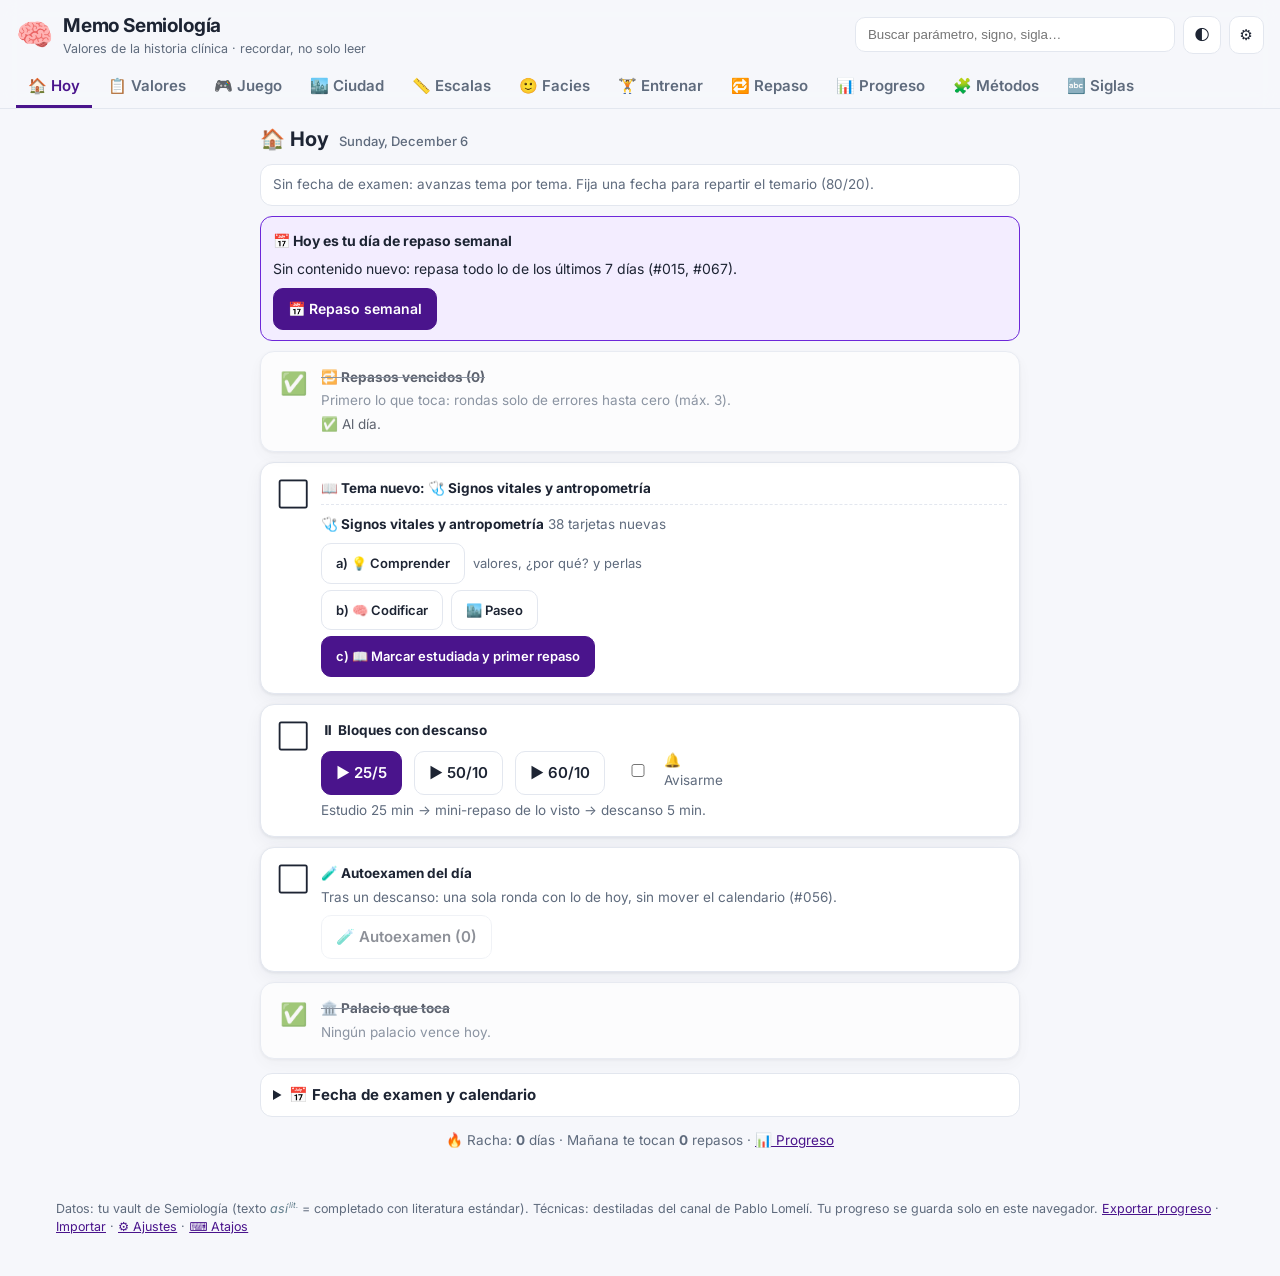
==== commit 87ddf354: "Mejoras de estudio basadas en los skills: Hoy, plan de examen, PWA y más - Hoy: sesión guiada (venci" ====
--- a/index.html
+++ b/index.html
@@ -2,27 +2,52 @@
 <html lang="es">
 <head>
 <meta charset="utf-8">
-<meta name="viewport" content="width=device-width, initial-scale=1">
+<meta name="viewport" content="width=device-width, initial-scale=1, viewport-fit=cover">
 <title>Memo Semiología · Valores</title>
 <meta name="description" content="Valores de la historia clínica con técnicas de memorización, escenas e imágenes, y repaso espaciado.">
+<meta name="theme-color" content="#f6f7fb" media="(prefers-color-scheme: light)">
+<meta name="theme-color" content="#0f1320" media="(prefers-color-scheme: dark)">
+<meta name="mobile-web-app-capable" content="yes">
+<meta name="apple-mobile-web-app-capable" content="yes">
+<meta name="apple-mobile-web-app-title" content="Memo Semio">
+<meta name="apple-mobile-web-app-status-bar-style" content="default">
 <link rel="icon" href="data:image/svg+xml,<svg xmlns='http://www.w3.org/2000/svg' viewBox='0 0 100 100'><text y='.9em' font-size='90'>🧠</text></svg>">
+<link rel="icon" type="image/png" sizes="192x192" href="img/icon-192.png">
+<link rel="apple-touch-icon" href="img/icon-192.png">
+<link rel="manifest" href="manifest.webmanifest">
+<script>
+  // Antes de pintar: tema, tamaño de letra, modo lectura y movimiento (evita el parpadeo). Ver js/ajustes.js.
+  try {
+    var r = document.documentElement, t = localStorage.getItem('memo-semio-tema'), a = JSON.parse(localStorage.getItem('memo-semio-ajustes') || '{}');
+    if (t) r.dataset.theme = t;
+    var fs = { s: 14, m: 15, l: 17, xl: 19 }[a.fs]; if (fs) r.style.setProperty('--fs', fs + 'px');
+    if (a.lectura) r.classList.add('lectura');
+    if (a.reducirMov === 'si' || a.reducirMov === true) r.classList.add('sin-mov');
+  } catch (e) {}
+</script>
 <link rel="preconnect" href="https://fonts.googleapis.com">
 <link href="https://fonts.googleapis.com/css2?family=Inter:wght@400;500;600;700;800&display=swap" rel="stylesheet">
 <link rel="stylesheet" href="css/app.css">
 <link rel="stylesheet" href="css/entrenar.css" data-entrenar>
 <link rel="stylesheet" href="css/juego.css">
+<link rel="stylesheet" href="css/repaso.css">
+<link rel="stylesheet" href="css/vistas.css">
+<link rel="stylesheet" href="css/ajustes.css">
 </head>
 <body>
+<a class="saltar" href="#app">Saltar al contenido</a>
 <header class="top">
   <div class="brand">
-    <span class="logo">🧠</span>
+    <span class="logo" aria-hidden="true">🧠</span>
     <div><h1>Memo Semiología</h1><p class="sub">Valores de la historia clínica · recordar, no solo leer</p></div>
   </div>
   <div class="tools">
-    <input id="buscar" type="search" placeholder="Buscar parámetro, signo, sigla…" autocomplete="off">
-    <button id="tema" class="icon-btn" title="Cambiar tema" aria-label="Cambiar tema">🌓</button>
+    <input id="buscar" type="search" placeholder="Buscar parámetro, signo, sigla…" autocomplete="off" aria-label="Buscar parámetro, signo o sigla (atajo /)">
+    <button id="tema" class="icon-btn" title="Cambiar tema (t)" aria-label="Cambiar tema claro u oscuro">🌓</button>
+    <button id="ajustes" class="icon-btn" title="Ajustes (,)" aria-label="Ajustes" aria-haspopup="dialog">⚙️</button>
   </div>
-  <nav class="tabs" role="tablist">
+  <nav class="tabs" role="tablist" aria-label="Secciones">
+    <button data-vista="hoy">🏠 Hoy</button>
     <button data-vista="tabla" class="on">📋 Valores</button>
     <button data-vista="juego">🎮 Juego</button>
     <button data-vista="ciudad">🏙️ Ciudad</button>
@@ -36,11 +61,11 @@
   </nav>
 </header>
 
-<main id="app">
+<main id="app" tabindex="-1">
+  <section id="v-hoy" class="vista"><div id="hoy"></div></section>
   <section id="v-tabla" class="vista on">
     <div class="barra">
       <div class="chips" id="filtro-sec"></div>
-      <label class="toggle"><input type="checkbox" id="ocultar"> <span>🙈 Ocultar valores (autoexamen)</span></label>
       <label class="toggle"><input type="checkbox" id="solo-memo"> <span>🧠 Solo con técnica</span></label>
     </div>
     <div id="tabla"></div>
@@ -56,12 +81,41 @@
   <section id="v-siglas" class="vista"><div id="siglas"></div></section>
 </main>
 
-<div id="visor" class="visor" hidden><img alt=""><p></p></div>
+<!-- navegación móvil (≤ 760 px): 4 accesos + "Más" -->
+<nav class="barra-movil" aria-label="Navegación principal">
+  <button data-ir-vista="hoy"><span aria-hidden="true">🏠</span>Hoy</button>
+  <button data-ir-vista="tabla"><span aria-hidden="true">📋</span>Valores</button>
+  <button data-ir-vista="repaso"><span aria-hidden="true">🔁</span>Repaso<b id="pend-m" class="badge"></b></button>
+  <button data-ir-vista="juego"><span aria-hidden="true">🎮</span>Juego</button>
+  <button id="mas" aria-haspopup="dialog" aria-controls="hoja-mas"><span aria-hidden="true">☰</span>Más</button>
+</nav>
+<dialog id="hoja-mas" class="hoja-mas" aria-labelledby="hoja-mas-t">
+  <div class="hm-asa" aria-hidden="true"></div>
+  <h2 id="hoja-mas-t">Más secciones</h2>
+  <div class="hm-grid">
+    <button data-ir-vista="ciudad"><span aria-hidden="true">🏙️</span>Ciudad</button>
+    <button data-ir-vista="escalas"><span aria-hidden="true">📏</span>Escalas</button>
+    <button data-ir-vista="facies"><span aria-hidden="true">🙂</span>Facies</button>
+    <button data-ir-vista="entrenar"><span aria-hidden="true">🏋️</span>Entrenar</button>
+    <button data-ir-vista="progreso"><span aria-hidden="true">📊</span>Progreso</button>
+    <button data-ir-vista="metodos"><span aria-hidden="true">🧩</span>Métodos</button>
+    <button data-ir-vista="siglas"><span aria-hidden="true">🔤</span>Siglas</button>
+    <button data-hm="ajustes"><span aria-hidden="true">⚙️</span>Ajustes</button>
+  </div>
+  <form method="dialog"><button class="btn hm-cerrar">Cerrar</button></form>
+</dialog>
+
+<div id="visor" class="visor" hidden role="dialog" aria-modal="true" aria-label="Imagen ampliada">
+  <button class="visor-x" type="button" aria-label="Cerrar imagen">✕</button>
+  <img alt=""><p></p>
+</div>
+<div id="avisos" class="avisos" role="status" aria-live="polite"></div>
 
 <footer class="pie">
   Datos: tu vault de Semiología (texto <span class="lit">así<sup>lit.</sup></span> = completado con literatura estándar).
   Técnicas: destiladas del canal de Pablo Lomelí. Tu progreso se guarda solo en este navegador.
   <button id="exportar" class="link">Exportar progreso</button> · <label class="link">Importar<input id="importar" type="file" accept=".json" hidden></label>
+  · <button class="link" data-hm="ajustes">⚙️ Ajustes</button> · <button class="link" data-hm="atajos">⌨️ Atajos</button>
 </footer>
 <script type="module" src="js/app.js"></script>
 </body>
--- a/css/app.css
+++ b/css/app.css
@@ -18,7 +18,9 @@
 }
 * { box-sizing: border-box; }
 html, body { margin: 0; }
-body { background: var(--bg); color: var(--ink); font: 15px/1.45 Inter, "Segoe UI", system-ui, sans-serif; }
+/* --fs: tamaño base (⚙️ Ajustes → A− A A+ A++). Todo el texto de app.css va en rem para escalar con él. */
+html { font-size: var(--fs, 15px); -webkit-text-size-adjust: 100%; text-size-adjust: 100%; }
+body { background: var(--bg); color: var(--ink); font: 1rem/1.45 Inter, "Segoe UI", system-ui, sans-serif; }
 button { font: inherit; color: inherit; cursor: pointer; }
 .lit { color: var(--lit); font-style: italic; }
 .lit sup { font-size: .65em; margin-left: 1px; }
@@ -27,47 +29,47 @@
 .top { position: sticky; top: 0; z-index: 20; background: color-mix(in srgb, var(--bg) 88%, transparent); backdrop-filter: blur(10px);
   border-bottom: 1px solid var(--line); padding: 12px 16px 0; display: grid; grid-template-columns: 1fr auto; gap: 8px 16px; }
 .brand { display: flex; gap: 10px; align-items: center; }
-.logo { font-size: 30px; }
-.brand h1 { margin: 0; font-size: 19px; letter-spacing: -.01em; }
-.brand .sub { margin: 0; color: var(--muted); font-size: 12.5px; }
+.logo { font-size: 2rem; }
+.brand h1 { margin: 0; font-size: 1.267rem; letter-spacing: -.01em; }
+.brand .sub { margin: 0; color: var(--muted); font-size: 0.833rem; }
 .tools { display: flex; gap: 8px; align-items: center; }
 #buscar { width: min(320px, 46vw); padding: 9px 12px; border-radius: 10px; border: 1px solid var(--line); background: var(--card); color: var(--ink); }
 .icon-btn { border: 1px solid var(--line); background: var(--card); border-radius: 10px; padding: 7px 10px; }
 .tabs { grid-column: 1 / -1; display: flex; gap: 4px; overflow-x: auto; scrollbar-width: none; }
 .tabs button { border: 0; background: none; padding: 9px 12px; border-bottom: 3px solid transparent; white-space: nowrap; color: var(--muted); font-weight: 600; }
 .tabs button.on { color: var(--accent); border-color: var(--accent); }
-.badge { background: var(--up); color: #fff; border-radius: 99px; padding: 0 7px; font-size: 11.5px; }
+.badge { background: var(--up); color: #fff; border-radius: 99px; padding: 0 7px; font-size: 0.767rem; }
 .badge:empty { display: none; }
 
 main { max-width: 1200px; margin: 0 auto; padding: 16px; }
 .vista { display: none; } .vista.on { display: block; }
 .barra { display: flex; flex-wrap: wrap; gap: 10px 16px; align-items: center; margin-bottom: 14px; }
 .chips { display: flex; flex-wrap: wrap; gap: 6px; }
-.chip { border: 1px solid var(--line); background: var(--card); border-radius: 99px; padding: 5px 11px; font-size: 13px; }
+.chip { border: 1px solid var(--line); background: var(--card); border-radius: 99px; padding: 5px 11px; font-size: 0.867rem; }
 .chip.on { background: var(--accent); color: #fff; border-color: var(--accent); }
-.toggle { display: flex; gap: 6px; align-items: center; font-size: 13.5px; color: var(--muted); cursor: pointer; }
+.toggle { display: flex; gap: 6px; align-items: center; font-size: 0.9rem; color: var(--muted); cursor: pointer; }
 
 /* secciones y filas */
 .sec { margin-bottom: 22px; }
-.sec > h2 { margin: 0 0 10px; font-size: 16px; color: #fff; padding: 8px 14px; border-radius: 12px; display: flex; gap: 8px; align-items: center; }
-.sec > h2 .n { margin-left: auto; font-size: 12px; opacity: .85; font-weight: 500; }
+.sec > h2 { margin: 0 0 10px; font-size: 1.067rem; color: #fff; padding: 8px 14px; border-radius: 12px; display: flex; gap: 8px; align-items: center; }
+.sec > h2 .n { margin-left: auto; font-size: 0.8rem; opacity: .85; font-weight: 500; }
 .fila { background: var(--card); border: 1px solid var(--line); border-radius: var(--radius); box-shadow: var(--shadow); margin-bottom: 10px; overflow: hidden; }
 .fila-cab { display: grid; grid-template-columns: minmax(150px, 1.1fr) 1.3fr 1.5fr 1.5fr; gap: 0; }
-.fila-cab > div { padding: 10px 12px; border-right: 1px solid var(--line); font-size: 13.5px; }
+.fila-cab > div { padding: 10px 12px; border-right: 1px solid var(--line); font-size: 0.9rem; }
 .fila-cab > div:last-child { border-right: 0; }
 .p-nom { font-weight: 700; display: flex; flex-direction: column; gap: 6px; }
 .p-nom .nm { display: flex; gap: 6px; align-items: baseline; }
 .c-n { background: var(--ok-bg); } .c-n b.h { color: var(--ok); }
 .c-u b.h { color: var(--up); } .c-d b.h { color: var(--dn); }
-.h { display: block; font-size: 11px; text-transform: uppercase; letter-spacing: .05em; margin-bottom: 2px; }
-.alt { display: block; margin-top: 4px; color: #8d6e63; font-size: 12.5px; }
+.h { display: block; font-size: 0.733rem; text-transform: uppercase; letter-spacing: .05em; margin-bottom: 2px; }
+.alt { display: block; margin-top: 4px; color: #8d6e63; font-size: 0.833rem; }
 .vacio { color: var(--muted); }
 .ocultar .c-n .val, .ocultar .c-u .val, .ocultar .c-d .val { filter: blur(6px); cursor: pointer; user-select: none; transition: filter .2s; }
 .ocultar .val.ver { filter: none; }
-.clave { padding: 8px 12px; border-top: 1px dashed var(--line); font-size: 13px; color: var(--muted); }
+.clave { padding: 8px 12px; border-top: 1px dashed var(--line); font-size: 0.867rem; color: var(--muted); }
 .clave .ic { margin-right: 4px; }
-.memo-btn { align-self: flex-start; border: 1px solid var(--memo); color: var(--memo); background: var(--memo-bg); border-radius: 99px; padding: 3px 10px; font-size: 12.5px; font-weight: 700; }
-.memo-btn[disabled] { opacity: .35; cursor: default; border-style: dashed; }
+.memo-btn { align-self: flex-start; border: 1px solid var(--memo); color: var(--memo); background: var(--memo-bg); border-radius: 99px; padding: 3px 10px; font-size: 0.833rem; font-weight: 700; }
+.memo-btn[disabled] { opacity: .55; cursor: default; border-style: dashed; }
 
 /* panel de memoria */
 .memo { display: none; border-top: 2px solid var(--memo); background: var(--memo-bg); padding: 14px; gap: 16px; grid-template-columns: 260px 1fr; }
@@ -75,72 +77,75 @@
 .memo.sin-img { grid-template-columns: 1fr; }
 .memo img { width: 100%; border-radius: 12px; cursor: zoom-in; box-shadow: var(--shadow); }
 .tec { display: flex; flex-wrap: wrap; gap: 6px; margin-bottom: 8px; }
-.tec span { background: var(--memo); color: #fff; border-radius: 99px; padding: 2px 10px; font-size: 12px; font-weight: 600; }
-.porque { color: var(--muted); font-size: 13px; margin: 0 0 10px; }
+.tec span { background: var(--memo); color: #fff; border-radius: 99px; padding: 2px 10px; font-size: 0.8rem; font-weight: 600; }
+.porque { color: var(--muted); font-size: 0.867rem; margin: 0 0 10px; }
 .codigo { display: flex; flex-wrap: wrap; gap: 8px; margin-bottom: 10px; }
 .cod { background: var(--card); border: 1px solid var(--line); border-radius: 10px; padding: 6px 10px; text-align: center; min-width: 74px; }
-.cod .num { font-size: 20px; font-weight: 800; color: var(--memo); line-height: 1.1; }
-.cod .let { font-size: 11px; color: var(--muted); letter-spacing: .08em; }
+.cod .num { font-size: 1.333rem; font-weight: 800; color: var(--memo); line-height: 1.1; }
+.cod .let { font-size: 0.733rem; color: var(--muted); letter-spacing: .08em; }
 .cod .pal { font-weight: 700; }
-.escena { font-size: 15px; line-height: 1.55; margin: 0 0 10px; }
+.escena { font-size: 1rem; line-height: 1.55; margin: 0 0 10px; }
 .ancla { font-weight: 700; background: var(--card); border-left: 4px solid var(--memo); padding: 8px 12px; border-radius: 8px; margin: 0 0 8px; }
-.acr { font-size: 14px; } .acr b { color: var(--memo); font-size: 17px; }
-.ruta { margin: 6px 0 0; padding-left: 18px; font-size: 13.5px; }
-.revisar { color: #b45309; font-size: 12px; }
+.acr { font-size: 0.933rem; } .acr b { color: var(--memo); font-size: 1.133rem; }
+.ruta { margin: 6px 0 0; padding-left: 18px; font-size: 0.9rem; }
+.revisar { color: #b45309; font-size: 0.8rem; }
 
 /* escalas y facies */
 .grid-escalas { display: grid; grid-template-columns: repeat(auto-fill, minmax(330px, 1fr)); gap: 14px; }
 .esc { background: var(--card); border: 1px solid var(--line); border-radius: var(--radius); box-shadow: var(--shadow); padding: 14px; }
-.esc h3 { margin: 0 0 2px; font-size: 16px; } .esc .mide { color: var(--muted); font-size: 12.5px; margin: 0 0 10px; }
-.esc table { width: 100%; border-collapse: collapse; font-size: 13px; }
+.esc h3 { margin: 0 0 2px; font-size: 1.067rem; } .esc .mide { color: var(--muted); font-size: 0.833rem; margin: 0 0 10px; }
+.esc table { width: 100%; border-collapse: collapse; font-size: 0.867rem; }
 .esc td { border-top: 1px solid var(--line); padding: 5px 4px; vertical-align: top; } .esc td:first-child { font-weight: 700; width: 38%; }
 .sem { display: flex; flex-wrap: wrap; gap: 6px; margin: 10px 0 6px; }
-.sem span { border: 2px solid; border-radius: 8px; font-size: 12px; overflow: hidden; display: inline-flex; }
+.sem span { border: 2px solid; border-radius: 8px; font-size: 0.8rem; overflow: hidden; display: inline-flex; }
 .sem b { color: #fff; padding: 1px 6px; } .sem i { font-style: normal; padding: 1px 6px; }
-.perla { font-size: 13px; color: var(--muted); margin: 6px 0 0; }
+.perla { font-size: 0.867rem; color: var(--muted); margin: 6px 0 0; }
 .grid-facies { display: grid; grid-template-columns: repeat(auto-fill, minmax(210px, 1fr)); gap: 14px; }
 .fac { background: var(--card); border: 1px solid var(--line); border-radius: var(--radius); overflow: hidden; box-shadow: var(--shadow); }
 .fac img { width: 100%; aspect-ratio: 1; object-fit: cover; display: block; cursor: zoom-in; }
-.fac div { padding: 10px 12px; font-size: 13px; } .fac b { font-size: 15px; display: block; } .fac .o { color: var(--memo); font-weight: 600; margin-top: 4px; }
+.fac div { padding: 10px 12px; font-size: 0.867rem; } .fac b { font-size: 1rem; display: block; } .fac .o { color: var(--memo); font-weight: 600; margin-top: 4px; }
 
 /* repaso */
 .rep-top { display: flex; flex-wrap: wrap; gap: 10px; align-items: center; justify-content: space-between; margin-bottom: 14px; }
 .tarjeta { max-width: 680px; margin: 0 auto; background: var(--card); border: 1px solid var(--line); border-radius: 18px; box-shadow: var(--shadow); padding: 22px; }
-.tarjeta .meta { color: var(--muted); font-size: 12.5px; display: flex; justify-content: space-between; }
-.tarjeta .q { font-size: 21px; font-weight: 700; margin: 14px 0 16px; }
+.tarjeta .meta { color: var(--muted); font-size: 0.833rem; display: flex; justify-content: space-between; }
+.tarjeta .q { font-size: 1.4rem; font-weight: 700; margin: 14px 0 16px; }
 .tarjeta textarea { width: 100%; min-height: 64px; border-radius: 10px; border: 1px solid var(--line); background: var(--bg); color: var(--ink); padding: 10px; font: inherit; }
 .tarjeta .a { display: none; margin-top: 14px; border-top: 1px dashed var(--line); padding-top: 14px; }
 .tarjeta.revelada .a { display: block; }
-.tarjeta .a .resp { font-size: 18px; font-weight: 700; color: var(--ok); }
-.tarjeta .pista { margin-top: 10px; background: var(--memo-bg); border-radius: 10px; padding: 10px; font-size: 14px; }
+.tarjeta .a .resp { font-size: 1.2rem; font-weight: 700; color: var(--ok); }
+.tarjeta .pista { margin-top: 10px; background: var(--memo-bg); border-radius: 10px; padding: 10px; font-size: 0.933rem; }
 .btns { display: flex; gap: 8px; flex-wrap: wrap; margin-top: 16px; }
 .btn { border: 1px solid var(--line); background: var(--card); border-radius: 10px; padding: 10px 14px; font-weight: 600; }
 .btn.pri { background: var(--accent); color: #fff; border-color: var(--accent); }
+/* en oscuro --accent es lila claro: texto oscuro para que se lea (contraste ≥ 7:1) */
+:root[data-theme="dark"] .btn.pri, :root[data-theme="dark"] .chip.on { color: #1b1036; }
+@media (prefers-color-scheme: dark) { :root:not([data-theme="light"]) .btn.pri, :root:not([data-theme="light"]) .chip.on { color: #1b1036; } }
 .btn.r1 { border-color: var(--up); color: var(--up); } .btn.r2 { border-color: #d97706; color: #d97706; }
 .btn.r3 { border-color: var(--ok); color: var(--ok); } .btn.r4 { border-color: var(--dn); color: var(--dn); }
-.btn small { display: block; font-weight: 400; font-size: 11px; opacity: .8; }
+.btn small { display: block; font-weight: 400; font-size: 0.733rem; opacity: .8; }
 .fin { text-align: center; padding: 40px 10px; color: var(--muted); }
-.fin b { display: block; font-size: 40px; }
+.fin b { display: block; font-size: 2.667rem; }
 
 /* progreso, métodos, siglas */
 .prog { display: grid; gap: 10px; }
 .pbar { background: var(--card); border: 1px solid var(--line); border-radius: 12px; padding: 10px 14px; }
-.pbar .t { display: flex; justify-content: space-between; font-size: 13.5px; margin-bottom: 6px; }
+.pbar .t { display: flex; justify-content: space-between; font-size: 0.9rem; margin-bottom: 6px; }
 .pbar .b { height: 10px; border-radius: 99px; background: var(--line); display: flex; overflow: hidden; }
 .pbar .b i { display: block; height: 100%; }
 .kpis { display: grid; grid-template-columns: repeat(auto-fit, minmax(150px, 1fr)); gap: 10px; margin-bottom: 16px; }
 .kpi { background: var(--card); border: 1px solid var(--line); border-radius: 12px; padding: 12px; }
-.kpi b { font-size: 26px; display: block; } .kpi span { color: var(--muted); font-size: 12.5px; }
+.kpi b { font-size: 1.733rem; display: block; } .kpi span { color: var(--muted); font-size: 0.833rem; }
 .met { background: var(--card); border: 1px solid var(--line); border-radius: var(--radius); padding: 14px; margin-bottom: 10px; }
-.met h3 { margin: 0 0 4px; color: var(--memo); } .met p { margin: 4px 0; font-size: 14px; }
+.met h3 { margin: 0 0 4px; color: var(--memo); } .met p { margin: 4px 0; font-size: 0.933rem; }
 .sig { columns: 3 260px; } .sig h3 { break-after: avoid; color: var(--accent); margin: 14px 0 6px; }
-.sig div { font-size: 13.5px; break-inside: avoid; padding: 2px 0; } .sig b { color: var(--ink); }
+.sig div { font-size: 0.9rem; break-inside: avoid; padding: 2px 0; } .sig b { color: var(--ink); }
 
 .visor { position: fixed; inset: 0; background: rgba(0,0,0,.85); z-index: 50; display: grid; place-items: center; padding: 20px; cursor: zoom-out; }
 .visor[hidden] { display: none; }
 .visor img { max-width: min(92vw, 900px); max-height: 80vh; border-radius: 12px; }
 .visor p { color: #fff; max-width: 700px; text-align: center; }
-.pie { max-width: 1200px; margin: 20px auto 40px; padding: 0 16px; color: var(--muted); font-size: 12.5px; }
+.pie { max-width: 1200px; margin: 20px auto 40px; padding: 0 16px; color: var(--muted); font-size: 0.833rem; }
 .link { background: none; border: 0; color: var(--accent); text-decoration: underline; cursor: pointer; padding: 0; font-size: inherit; }
 mark { background: #fde68a; color: inherit; border-radius: 3px; }
 
@@ -151,22 +156,59 @@
 }
 
 /* ciudad-palacio */
-.donde { font-size: 13px; margin: 0 0 8px; color: var(--ink); }
+.donde { font-size: 0.867rem; margin: 0 0 8px; color: var(--ink); }
 .paseo { display: flex; flex-direction: column; align-items: stretch; max-width: 640px; margin: 10px auto; }
 .parada { display: flex; gap: 12px; align-items: center; text-align: left; background: var(--card); border: 1px solid var(--line); border-radius: 14px; padding: 12px 14px; box-shadow: var(--shadow); }
 .parada:hover { border-color: var(--memo); }
 .parada .pn { width: 28px; height: 28px; border-radius: 50%; background: var(--memo); color: #fff; display: grid; place-items: center; font-weight: 800; flex: none; }
-.parada .pi { font-size: 28px; } .parada .pt b { display: block; } .parada .pt small { color: var(--muted); }
+.parada .pi { font-size: 1.867rem; } .parada .pt b { display: block; } .parada .pt small { color: var(--muted); }
 .tramo { width: 4px; height: 22px; margin-left: 26px; background: repeating-linear-gradient(var(--memo) 0 6px, transparent 6px 11px); }
 .lugar-t { margin: 6px 0 2px; }
 .estaciones { list-style: none; padding: 0; counter-reset: e; display: grid; gap: 10px; }
 .estaciones li { counter-increment: e; display: grid; grid-template-columns: 84px 1fr; gap: 12px; align-items: center; background: var(--card); border: 1px solid var(--line); border-radius: 12px; padding: 10px; position: relative; }
-.estaciones li::before { content: counter(e); position: absolute; top: -8px; left: -8px; background: var(--memo); color: #fff; border-radius: 99px; font-size: 12px; font-weight: 800; padding: 1px 8px; }
-.estaciones img, .estaciones .ph { width: 84px; height: 84px; border-radius: 10px; object-fit: cover; display: grid; place-items: center; font-size: 34px; background: var(--memo-bg); cursor: zoom-in; }
-.estaciones .ub { display: block; color: var(--memo); font-size: 12.5px; font-weight: 700; }
-.estaciones b { display: block; } .estaciones .an { display: block; font-size: 13px; color: var(--muted); }
+.estaciones li::before { content: counter(e); position: absolute; top: -8px; left: -8px; background: var(--memo); color: #fff; border-radius: 99px; font-size: 0.8rem; font-weight: 800; padding: 1px 8px; }
+.estaciones img, .estaciones .ph { width: 84px; height: 84px; border-radius: 10px; object-fit: cover; display: grid; place-items: center; font-size: 2.267rem; background: var(--memo-bg); cursor: zoom-in; }
+.estaciones .ub { display: block; color: var(--memo); font-size: 0.833rem; font-weight: 700; }
+.estaciones b { display: block; } .estaciones .an { display: block; font-size: 0.867rem; color: var(--muted); }
 
 details.fmemo, details.sigm { margin-top: 6px; } details summary { cursor: pointer; }
-details.sigm { break-inside: avoid; padding: 3px 0; font-size: 13.5px; }
+details.sigm { break-inside: avoid; padding: 3px 0; font-size: 0.9rem; }
 details.sigm[open] { background: var(--memo-bg); border-radius: 8px; padding: 6px 8px; }
-details.fmemo summary { color: var(--memo); font-weight: 700; font-size: 13px; }
+details.fmemo summary { color: var(--memo); font-weight: 700; font-size: 0.867rem; }
+
+.tarjeta .q { white-space: pre-line; }
+
+/* ---------- paquete C: accesibilidad, rendimiento y navegación móvil ---------- */
+:focus-visible { outline: 2px solid var(--accent); outline-offset: 2px; border-radius: 6px; }
+:focus:not(:focus-visible) { outline: none; }
+.vista:focus { outline: none; }
+.saltar { position: absolute; left: 8px; top: -60px; z-index: 100; background: var(--accent); color: #fff; padding: 8px 14px; border-radius: 10px; font-weight: 700; text-decoration: none; }
+.saltar:focus { top: 8px; }
+kbd { font: 600 .8em/1 ui-monospace, Consolas, monospace; background: var(--bg); border: 1px solid var(--line); border-bottom-width: 2px; border-radius: 6px; padding: 2px 6px; }
+.tabs button:hover { color: var(--ink); }
+/* T6: el navegador no pinta las fichas fuera de pantalla (Valores tiene ~145 fichas) */
+.fila { content-visibility: auto; contain-intrinsic-size: auto 150px; }
+.esc, .fac, .met { content-visibility: auto; contain-intrinsic-size: auto 320px; }
+img { max-width: 100%; }
+
+/* T4: en el celular las pestañas se reemplazan por la barra inferior (css/ajustes.css) */
+:root { --barra-movil: 0px; }
+@media (max-width: 760px) {
+  :root { --barra-movil: calc(60px + env(safe-area-inset-bottom, 0px)); }
+  .tabs { display: none; }
+  .top { position: relative; padding: 8px 12px 8px; gap: 6px; padding-left: max(12px, env(safe-area-inset-left)); padding-right: max(12px, env(safe-area-inset-right)); }
+  .brand .sub { display: none; }
+  .logo { font-size: 1.6rem; } .brand h1 { font-size: 1.1rem; }
+  .tools { gap: 6px; } #buscar { flex: 1; min-width: 0; }
+  .icon-btn { min-width: 40px; min-height: 40px; }
+  main { padding: 12px; }
+  body { padding-bottom: var(--barra-movil); }
+  .pie { margin-bottom: 16px; }
+  .grid-escalas { grid-template-columns: 1fr; }
+  .grid-facies { grid-template-columns: repeat(auto-fill, minmax(150px, 1fr)); }
+  .sig { columns: 1; }
+  /* filtros de sección en una sola fila desplazable (no ocupan media pantalla) */
+  .barra > .chips { flex-wrap: nowrap; overflow-x: auto; scrollbar-width: none; width: 100%; padding-bottom: 2px; -webkit-overflow-scrolling: touch; }
+  .barra > .chips .chip { flex: none; white-space: nowrap; }
+  .tarjeta { padding: 16px; } .tarjeta .q { font-size: 1.25rem; }
+}
--- a/css/entrenar.css
+++ b/css/entrenar.css
@@ -19,9 +19,9 @@
 
 /* menú */
 .ent-hero { display: flex; flex-wrap: wrap; gap: 10px; align-items: center; justify-content: space-between; margin-bottom: 14px; }
-.ent-hero h2 { margin: 0; font-size: 24px; letter-spacing: -.02em; }
-.ent-hero p { margin: 2px 0 0; color: var(--muted); font-size: 13.5px; max-width: 520px; }
-.ent-nivel { background: var(--memo-bg); color: var(--memo); border: 1px solid var(--memo); border-radius: 99px; padding: 6px 14px; font-size: 13.5px; font-weight: 600; }
+.ent-hero h2 { margin: 0; font-size: 1.5rem; letter-spacing: -.02em; }
+.ent-hero p { margin: 2px 0 0; color: var(--muted); font-size: 0.8438rem; max-width: 520px; }
+.ent-nivel { background: var(--memo-bg); color: var(--memo); border: 1px solid var(--memo); border-radius: 99px; padding: 6px 14px; font-size: 0.8438rem; font-weight: 600; }
 .ent-grid { display: grid; grid-template-columns: 1fr; gap: 12px; }
 @media (min-width: 560px) { .ent-grid { grid-template-columns: 1fr 1fr; } }
 @media (min-width: 900px) { .ent-grid { grid-template-columns: repeat(3, 1fr); } }
@@ -31,25 +31,26 @@
 .ent-card::after { content: ""; position: absolute; right: -40px; top: -40px; width: 140px; height: 140px; border-radius: 50%; background: rgba(255, 255, 255, .14); }
 .ent-card:hover, .ent-card:focus-visible { transform: translateY(-3px) scale(1.01); box-shadow: 0 14px 30px rgba(20, 30, 60, .28); }
 .ent-card:active { transform: scale(.98); }
-.ent-card .ent-ic { font-size: 40px; line-height: 1; margin-bottom: 6px; filter: drop-shadow(0 3px 6px rgba(0, 0, 0, .25)); animation: ent-flota 4s ease-in-out infinite; }
-.ent-card b { font-size: 17.5px; line-height: 1.2; }
-.ent-card .ent-d { font-size: 13px; opacity: .92; }
-.ent-card .ent-rec { margin-top: auto; align-self: flex-start; background: rgba(0, 0, 0, .22); border-radius: 99px; padding: 3px 10px; font-size: 12px; font-weight: 600; }
+.ent-card .ent-ic { font-size: 2.5rem; line-height: 1; margin-bottom: 6px; filter: drop-shadow(0 3px 6px rgba(0, 0, 0, .25)); animation: ent-flota 4s ease-in-out infinite; }
+.ent-card b { font-size: 1.0938rem; line-height: 1.2; }
+.ent-card .ent-d { font-size: 0.8125rem; opacity: .92; }
+.ent-card .ent-rec { margin-top: auto; align-self: flex-start; background: rgba(0, 0, 0, .22); border-radius: 99px; padding: 3px 10px; font-size: 0.75rem; font-weight: 600; }
 .g1 { background: linear-gradient(135deg, #7c3aed, #db2777); }
 .g2 { background: linear-gradient(135deg, #0284c7, #6366f1); }
 .g3 { background: linear-gradient(135deg, #f59e0b, #dc2626); }
 .g4 { background: linear-gradient(135deg, #059669, #0891b2); }
 .g5 { background: linear-gradient(135deg, #e11d48, #7e22ce); }
 .g6 { background: linear-gradient(135deg, #0d9488, #65a30d); }
-.ent-nota { color: var(--muted); font-size: 12px; text-align: center; margin-top: 14px; }
+.g7 { background: linear-gradient(135deg, #4f46e5, #0ea5e9); }
+.ent-nota { color: var(--muted); font-size: 0.75rem; text-align: center; margin-top: 14px; }
 
 /* cabecera de juego */
 .ent-cab { display: flex; flex-wrap: wrap; align-items: center; gap: 8px 10px; margin-bottom: 8px; }
-.ent-cab h2 { margin: 0; font-size: 17px; flex: 1; min-width: 0; display: flex; gap: 6px; align-items: center; }
+.ent-cab h2 { margin: 0; font-size: 1.0625rem; flex: 1; min-width: 0; display: flex; gap: 6px; align-items: center; }
 .ent-cab h2 span:last-child { overflow: hidden; text-overflow: ellipsis; white-space: nowrap; }
-.ent-volver { border: 1px solid var(--line); background: var(--card); border-radius: 12px; width: 40px; height: 40px; font-size: 18px; flex: none; }
+.ent-volver { border: 1px solid var(--line); background: var(--card); border-radius: 12px; width: 40px; height: 40px; font-size: 1.125rem; flex: none; }
 .ent-stats { display: flex; gap: 6px; flex-wrap: wrap; }
-.ent-st { background: var(--card); border: 1px solid var(--line); border-radius: 99px; padding: 4px 10px; font-size: 13px; white-space: nowrap; display: inline-block; }
+.ent-st { background: var(--card); border: 1px solid var(--line); border-radius: 99px; padding: 4px 10px; font-size: 0.8125rem; white-space: nowrap; display: inline-block; }
 .ent-st b { font-variant-numeric: tabular-nums; }
 .ent-bump { animation: ent-bump .4s ease; border-color: #f59e0b; }
 .ent-urge { color: var(--up); border-color: var(--up); animation: ent-latido .5s ease-in-out infinite; }
@@ -60,22 +61,22 @@
 /* tarjeta de pregunta */
 .ent-tarjeta { background: var(--card); border: 2px solid var(--line); border-radius: 20px; box-shadow: var(--shadow); padding: 18px 16px; }
 .ent-centro { text-align: center; }
-.ent-pide { color: var(--muted); font-size: 14px; margin: 0 0 6px; display: flex; flex-wrap: wrap; gap: 6px; align-items: center; }
+.ent-pide { color: var(--muted); font-size: 0.875rem; margin: 0 0 6px; display: flex; flex-wrap: wrap; gap: 6px; align-items: center; }
 .ent-centro .ent-pide { justify-content: center; }
 .ent-grande { font-size: clamp(44px, 14vw, 76px); font-weight: 800; text-align: center; letter-spacing: -.02em; line-height: 1.1; margin: 10px 0;
   background: linear-gradient(135deg, var(--accent), #db2777); -webkit-background-clip: text; background-clip: text; color: transparent; overflow-wrap: anywhere; }
 .ent-palabra { font-size: clamp(36px, 11vw, 60px); }
 .ent-texto { font-size: clamp(20px, 5.5vw, 28px); line-height: 1.25; }
-.ent-q { font-size: 18px; font-weight: 600; margin: 4px 0 12px; }
-.ent-sub { color: var(--muted); font-size: 13px; margin: 6px 0; }
+.ent-q { font-size: 1.125rem; font-weight: 600; margin: 4px 0 12px; }
+.ent-sub { color: var(--muted); font-size: 0.8125rem; margin: 6px 0; }
 .ent-chips { display: inline-flex; flex-wrap: wrap; gap: 6px; vertical-align: middle; }
 .ent-chips .chip { padding: 5px 10px; }
 
 .ent-resp { display: flex; gap: 8px; margin-top: 12px; }
-.ent-resp input { flex: 1; min-width: 0; font: inherit; font-size: 20px; padding: 12px 14px; border-radius: 14px; border: 2px solid var(--line); background: var(--bg); color: var(--ink); text-align: center; }
+.ent-resp input { flex: 1; min-width: 0; font: inherit; font-size: 1.25rem; padding: 12px 14px; border-radius: 14px; border: 2px solid var(--line); background: var(--bg); color: var(--ink); text-align: center; }
 .ent-resp input:focus { outline: none; border-color: var(--accent); }
 .ent-pad { display: grid; grid-template-columns: repeat(3, 1fr); gap: 8px; margin: 12px auto 0; max-width: 320px; }
-.ent-tecla { border: 1px solid var(--line); background: var(--bg); border-radius: 14px; padding: 12px 0; font-size: 22px; font-weight: 700; transition: transform .1s; }
+.ent-tecla { border: 1px solid var(--line); background: var(--bg); border-radius: 14px; padding: 12px 0; font-size: 1.375rem; font-weight: 700; transition: transform .1s; }
 .ent-tecla:active { transform: scale(.93); background: var(--memo-bg); }
 
 /* botones */
@@ -85,17 +86,17 @@
 .ent-b:active { transform: scale(.96); }
 .ent-b.pri { background: linear-gradient(135deg, var(--accent), #db2777); color: #fff; border-color: transparent; }
 .ent-b:disabled { opacity: .45; cursor: default; }
-.ent-xl { font-size: 20px; padding: 14px 34px; border-radius: 16px; margin-top: 8px; box-shadow: 0 8px 20px rgba(219, 39, 119, .3); }
-.ent-record { font-size: 15px; }
+.ent-xl { font-size: 1.25rem; padding: 14px 34px; border-radius: 16px; margin-top: 8px; box-shadow: 0 8px 20px rgba(219, 39, 119, .3); }
+.ent-record { font-size: 0.9375rem; }
 
 /* opciones */
 .ent-ops { display: grid; grid-template-columns: 1fr; gap: 8px; margin-top: 14px; }
 @media (min-width: 620px) { .ent-ops { grid-template-columns: 1fr 1fr; } }
-.ent-op { display: flex; gap: 10px; align-items: center; text-align: left; border: 2px solid var(--line); background: var(--bg); border-radius: 14px; padding: 12px; font-size: 14.5px;
+.ent-op { display: flex; gap: 10px; align-items: center; text-align: left; border: 2px solid var(--line); background: var(--bg); border-radius: 14px; padding: 12px; font-size: 0.9062rem;
   min-height: 52px; transition: transform .12s, border-color .15s, background .15s, opacity .2s; }
 .ent-op:hover:not(:disabled) { border-color: var(--accent); transform: translateY(-1px); }
 .ent-op:active:not(:disabled) { transform: scale(.98); }
-.ent-op kbd { flex: none; width: 26px; height: 26px; border-radius: 8px; display: grid; place-items: center; background: var(--card); border: 1px solid var(--line); font: 600 12px Inter, sans-serif; color: var(--muted); }
+.ent-op kbd { flex: none; width: 26px; height: 26px; border-radius: 8px; display: grid; place-items: center; background: var(--card); border: 1px solid var(--line); font: 600 0.75rem Inter, sans-serif; color: var(--muted); }
 .ent-op:disabled { cursor: default; }
 .ent-op.ent-bien { border-color: var(--ok); background: var(--ok-bg); animation: ent-pop .35s ease; }
 .ent-op.ent-bien kbd { background: var(--ok); color: #fff; border-color: var(--ok); }
@@ -108,32 +109,32 @@
 .ent-feedback.si { background: var(--ok-bg); color: var(--ok); border: 1px solid var(--ok); }
 .ent-feedback.no { background: var(--up-bg); color: var(--up); border: 1px solid var(--up); }
 .ent-feedback p, .ent-feedback .ent-memo { color: var(--ink); }
-.ent-memo { display: block; background: var(--memo-bg); border-radius: 10px; padding: 8px 10px; font-size: 13.5px; font-weight: 400; margin-top: 6px; }
-.ent-pista { background: var(--memo-bg); color: var(--ink); border: 1px dashed var(--memo); border-radius: 12px; padding: 8px 12px; margin-top: 8px; font-size: 14px; }
-.ent-letras { font: 600 12.5px ui-monospace, Consolas, monospace; background: var(--memo-bg); color: var(--memo); border-radius: 6px; padding: 1px 6px; }
+.ent-memo { display: block; background: var(--memo-bg); border-radius: 10px; padding: 8px 10px; font-size: 0.8438rem; font-weight: 400; margin-top: 6px; }
+.ent-pista { background: var(--memo-bg); color: var(--ink); border: 1px dashed var(--memo); border-radius: 12px; padding: 8px 12px; margin-top: 8px; font-size: 0.875rem; }
+.ent-letras { font: 600 0.7812rem ui-monospace, Consolas, monospace; background: var(--memo-bg); color: var(--memo); border-radius: 6px; padding: 1px 6px; }
 
 /* gimnasio */
 .ent-leyenda { display: grid; grid-template-columns: repeat(5, 1fr); gap: 6px; margin: 4px 0 10px; }
-.ent-leyenda span { background: var(--card); border: 1px solid var(--line); border-radius: 10px; padding: 6px 4px; text-align: center; font-size: 11px; color: var(--muted); line-height: 1.2; }
-.ent-leyenda b { display: block; font-size: 20px; color: var(--accent); }
+.ent-leyenda span { background: var(--card); border: 1px solid var(--line); border-radius: 10px; padding: 6px 4px; text-align: center; font-size: 0.6875rem; color: var(--muted); line-height: 1.2; }
+.ent-leyenda b { display: block; font-size: 1.25rem; color: var(--accent); }
 .ent-modos { display: grid; gap: 10px; margin: 12px 0; }
 @media (min-width: 620px) { .ent-modos { grid-template-columns: repeat(3, 1fr); } }
 .ent-modo { text-align: left; border: 2px solid var(--line); background: var(--card); border-radius: 18px; padding: 14px; display: flex; flex-direction: column; gap: 2px; transition: transform .15s, border-color .15s; animation: ent-in .4s ease both; }
 .ent-modo:hover { border-color: var(--accent); transform: translateY(-2px); }
-.ent-modo b { font-size: 24px; color: var(--accent); }
+.ent-modo b { font-size: 1.5rem; color: var(--accent); }
 .ent-modo span { font-weight: 700; }
 .ent-modo small { color: var(--muted); }
 .ent-tabla { display: grid; grid-template-columns: repeat(auto-fill, minmax(64px, 1fr)); gap: 6px; margin-top: 8px; }
 .ent-celda { border: 1px solid var(--line); background: var(--card); border-radius: 10px; padding: 6px 2px; display: flex; flex-direction: column; align-items: center; min-height: 54px; }
-.ent-celda b { font-size: 16px; color: var(--accent); }
-.ent-celda span { font-size: 11.5px; filter: blur(5px); opacity: .5; transition: filter .2s, opacity .2s; overflow-wrap: anywhere; text-align: center; }
+.ent-celda b { font-size: 1rem; color: var(--accent); }
+.ent-celda span { font-size: 0.7188rem; filter: blur(5px); opacity: .5; transition: filter .2s, opacity .2s; overflow-wrap: anywhere; text-align: center; }
 .ent-celda.ver span { filter: none; opacity: 1; }
 
 /* facies */
 .ent-facies { display: grid; gap: 12px; }
 @media (min-width: 620px) { .ent-facies { grid-template-columns: 220px 1fr; align-items: start; } }
 .ent-facies-img { width: 100%; max-width: 260px; aspect-ratio: 1; object-fit: cover; border-radius: 16px; margin: 0 auto; display: block; box-shadow: var(--shadow); animation: ent-pop .4s ease both; }
-.ent-sin { display: grid; place-items: center; font-size: 90px; background: var(--memo-bg); }
+.ent-sin { display: grid; place-items: center; font-size: 5.625rem; background: var(--memo-bg); }
 
 /* contrarreloj */
 .ent-rapida { animation-duration: .2s; }
@@ -144,54 +145,54 @@
 .ent-carta { position: relative; border: 0; background: none; padding: 0; min-height: 96px; transform-style: preserve-3d; transition: transform .45s cubic-bezier(.3, .8, .3, 1.2); border-radius: 14px; }
 .ent-carta.vuelta, .ent-carta.hecha { transform: rotateY(180deg); }
 .ent-cara { position: absolute; inset: 0; border-radius: 14px; display: grid; place-items: center; padding: 6px; backface-visibility: hidden; -webkit-backface-visibility: hidden;
-  font-size: 12.5px; line-height: 1.2; text-align: center; overflow-wrap: anywhere; overflow: hidden; }
-.ent-dorso { background: linear-gradient(135deg, #059669, #0891b2); color: #fff; font-size: 30px; box-shadow: var(--shadow); }
+  font-size: 0.7812rem; line-height: 1.2; text-align: center; overflow-wrap: anywhere; overflow: hidden; }
+.ent-dorso { background: linear-gradient(135deg, #059669, #0891b2); color: #fff; font-size: 1.875rem; box-shadow: var(--shadow); }
 .ent-frente { transform: rotateY(180deg); background: var(--card); border: 2px solid var(--line); font-weight: 600; }
 .ent-a .ent-frente { border-color: var(--memo); }
 .ent-carta.hecha .ent-frente { background: var(--ok-bg); border-color: var(--ok); color: var(--ok); }
 .ent-carta.ent-mal .ent-frente { border-color: var(--up); background: var(--up-bg); }
 .ent-carta.ent-ok, .ent-carta.ent-mal { animation: none; }
-.ent-estrellas { font-size: 34px; margin: 4px 0; letter-spacing: 4px; }
-.ent-pares { text-align: left; font-size: 13px; padding-left: 18px; }
+.ent-estrellas { font-size: 2.125rem; margin: 4px 0; letter-spacing: 4px; }
+.ent-pares { text-align: left; font-size: 0.8125rem; padding-left: 18px; }
 
 /* caso clínico */
 .ent-hc-cab { display: flex; gap: 12px; align-items: flex-start; }
-.ent-hc-ic { font-size: 34px; }
-.ent-hc-cab p { margin: 2px 0 0; font-size: 14px; }
+.ent-hc-ic { font-size: 2.125rem; }
+.ent-hc-cab p { margin: 2px 0 0; font-size: 0.875rem; }
 .ent-hc-lista { display: grid; gap: 8px; margin-top: 10px; }
 .ent-hc-fila { border: 2px solid var(--line); border-radius: 14px; padding: 10px; display: grid; gap: 8px; background: var(--bg); transition: border-color .2s, background .2s; }
 .ent-hc-fila.si { border-color: var(--ok); background: var(--ok-bg); }
 .ent-hc-fila.no { border-color: var(--up); background: var(--up-bg); }
 .ent-hc-dato { display: flex; justify-content: space-between; gap: 8px; align-items: baseline; flex-wrap: wrap; }
-.ent-hc-dato b { font-size: 18px; font-variant-numeric: tabular-nums; }
+.ent-hc-dato b { font-size: 1.125rem; font-variant-numeric: tabular-nums; }
 .ent-hc-bot { display: grid; grid-template-columns: repeat(3, 1fr); gap: 6px; }
-.ent-tri { border: 2px solid var(--line); background: var(--card); border-radius: 12px; padding: 6px 4px; font-size: 18px; display: flex; flex-direction: column; align-items: center; transition: transform .1s; }
-.ent-tri small { font-size: 11.5px; font-weight: 600; }
+.ent-tri { border: 2px solid var(--line); background: var(--card); border-radius: 12px; padding: 6px 4px; font-size: 1.125rem; display: flex; flex-direction: column; align-items: center; transition: transform .1s; }
+.ent-tri small { font-size: 0.7188rem; font-weight: 600; }
 .ent-tri:active:not(:disabled) { transform: scale(.94); }
 .ent-tri.on.ent-tri-normal { border-color: var(--ok); background: var(--ok-bg); }
 .ent-tri.on.ent-tri-alto { border-color: var(--up); background: var(--up-bg); }
 .ent-tri.on.ent-tri-bajo { border-color: var(--dn); background: var(--dn-bg); }
 .ent-tri:disabled:not(.on) { opacity: .4; }
-.ent-hc-fb { font-size: 13px; }
+.ent-hc-fb { font-size: 0.8125rem; }
 .ent-hc-fb:empty { display: none; }
 
 /* final */
 .ent-fin { background: var(--card); border: 1px solid var(--line); border-radius: 22px; box-shadow: var(--shadow); padding: 22px 16px; text-align: center; }
-.ent-fin h3 { margin: 4px 0 12px; font-size: 22px; }
-.ent-medalla { font-size: 60px; animation: ent-latido 1.4s ease-in-out infinite; }
+.ent-fin h3 { margin: 4px 0 12px; font-size: 1.375rem; }
+.ent-medalla { font-size: 3.75rem; animation: ent-latido 1.4s ease-in-out infinite; }
 .ent-kpis { display: grid; grid-template-columns: repeat(2, 1fr); gap: 8px; margin-bottom: 10px; }
 @media (min-width: 560px) { .ent-kpis { grid-template-columns: repeat(4, 1fr); } }
 .ent-kpis div { background: var(--bg); border-radius: 12px; padding: 10px 6px; }
-.ent-kpis b { display: block; font-size: 22px; }
-.ent-kpis span { color: var(--muted); font-size: 12px; }
+.ent-kpis b { display: block; font-size: 1.375rem; }
+.ent-kpis span { color: var(--muted); font-size: 0.75rem; }
 .ent-errores { text-align: left; background: var(--up-bg); border-radius: 12px; padding: 8px 12px; margin: 10px 0; }
 .ent-errores summary { font-weight: 700; color: var(--up); cursor: pointer; }
-.ent-errores ul { margin: 6px 0 0; padding-left: 18px; font-size: 13.5px; }
+.ent-errores ul { margin: 6px 0 0; padding-left: 18px; font-size: 0.8438rem; }
 .ent-errores li { margin: 3px 0; }
 .ent-fin .ent-btns { justify-content: center; }
 
 /* XP flotante y confeti */
-.ent-brindis { position: absolute; left: 50%; top: 40px; z-index: 30; pointer-events: none; font-weight: 800; font-size: 18px; padding: 4px 12px; border-radius: 99px;
+.ent-brindis { position: absolute; left: 50%; top: 40px; z-index: 30; pointer-events: none; font-weight: 800; font-size: 1.125rem; padding: 4px 12px; border-radius: 99px;
   background: var(--memo); color: #fff; box-shadow: 0 6px 16px rgba(0, 0, 0, .2); animation: ent-sube 1.25s ease forwards; white-space: nowrap; }
 .ent-racha { background: linear-gradient(135deg, #f59e0b, #dc2626); }
 .ent-pts { background: var(--ok); }
@@ -203,3 +204,32 @@
   .ent-carta { transition-duration: .01ms; }
   .ent-confeti { display: none; }
 }
+
+/* ---------- EN1 · etiquetas de formato, modo test, comparar lo escrito ---------- */
+.ent-card .ent-formato { align-self: flex-start; background: rgba(255, 255, 255, .2); border-radius: 8px; padding: 2px 8px; font-size: 0.7188rem; font-weight: 600; }
+.ent-test { display: flex; gap: 10px; align-items: flex-start; margin: 14px 0 0; padding: 12px 14px; background: var(--card); border: 1px solid var(--line); border-radius: 14px; cursor: pointer; }
+.ent-test input { width: 20px; height: 20px; margin-top: 2px; flex: none; accent-color: var(--accent); }
+.ent-test b { display: block; font-size: 0.875rem; }
+.ent-test small { display: block; color: var(--muted); font-size: 0.7812rem; }
+.ent-compara { display: grid; gap: 8px; margin-top: 12px; }
+@media (min-width: 560px) { .ent-compara { grid-template-columns: 1fr 1fr; } }
+.ent-compara > div { padding: 10px 12px; border-radius: 12px; background: var(--bg); border: 1px solid var(--line); overflow-wrap: anywhere; }
+.ent-compara .ok { border-color: var(--ok); background: var(--ok-bg); }
+.ent-compara small { font-size: 0.6875rem; font-weight: 800; color: var(--muted); text-transform: uppercase; }
+.ent-compara p { margin: 2px 0 0; }
+
+/* ---------- EN2 · Ordena la clasificación ---------- */
+.ent-orden-sec { margin: 10px 0; padding-left: 26px; display: grid; gap: 4px; min-height: 8px; }
+.ent-orden-sec li { padding: 6px 10px; border-radius: 10px; background: var(--ok-bg); border: 1px solid var(--ok); animation: ent-in .25s ease both; overflow-wrap: anywhere; }
+.ent-orden-sec li.no { background: var(--up-bg); border-color: var(--up); }
+.ent-orden-sec li small { color: var(--up); font-weight: 700; }
+.ent-fichas { display: flex; flex-wrap: wrap; gap: 8px; margin-top: 8px; }
+.ent-ficha { border: 2px solid var(--line); background: var(--bg); color: var(--ink); border-radius: 12px; padding: 10px 12px; font: inherit; font-size: 0.875rem; text-align: left; max-width: 100%; overflow-wrap: anywhere; }
+.ent-ficha:hover:not(:disabled) { border-color: var(--accent); }
+.ent-ficha:disabled { opacity: .35; }
+.ent-ficha.ent-bien { border-color: var(--ok); }
+
+/* ---------- reducir animaciones forzado desde Ajustes ---------- */
+.ent.sin-mov *, .ent.sin-mov *::before, .ent.sin-mov *::after { animation-duration: .01ms !important; animation-iteration-count: 1 !important; }
+.ent.sin-mov *:not(#ent-tbar) { transition-duration: .01ms !important; }
+.ent.sin-mov .ent-confeti { display: none; }
--- a/css/juego.css
+++ b/css/juego.css
@@ -4,7 +4,7 @@
   --cristal: color-mix(in srgb, var(--card, #fff) 82%, transparent);
   --sombra-f: 0 10px 30px rgba(20, 20, 60, .18), 0 2px 6px rgba(20, 20, 60, .12);
   position: relative; isolation: isolate; overflow: hidden;
-  height: calc(100dvh - var(--jg-off, 150px)); min-height: 460px;
+  height: calc(100dvh - var(--jg-off, 150px) - var(--barra-movil, 0px)); min-height: 460px;
   border-radius: 20px; border: 1px solid var(--line, #e3e7ef); box-shadow: var(--shadow);
   background: var(--card, #fff); color: var(--ink, #1d2433);
   -webkit-tap-highlight-color: transparent;
@@ -12,10 +12,10 @@
 .jg [hidden] { display: none !important; }
 .jg button { font: inherit; color: inherit; cursor: pointer; }
 .jg-mapa { position: absolute; inset: 0; z-index: 0; background: var(--bg, #eef0f5); }
-.jg.oscuro .jg-mapa { background: #1a1d26; }
+.jg.mapa-oscuro .jg-mapa { background: #1a1d26; }
 .jg .leaflet-container { font: inherit; background: transparent; }
-.jg.oscuro .jg-osm { filter: invert(1) hue-rotate(180deg) brightness(.85) contrast(.9) saturate(.6); }
-.jg .leaflet-control-attribution { font-size: 10px; background: var(--cristal); color: var(--muted); border-radius: 8px 0 0 0; }
+.jg.mapa-oscuro .jg-osm { filter: invert(1) hue-rotate(180deg) brightness(.85) contrast(.9) saturate(.6); }
+.jg .leaflet-control-attribution { font-size: 0.625rem; background: var(--cristal); color: var(--muted); border-radius: 8px 0 0 0; }
 .jg .leaflet-control-attribution a { color: var(--accent); }
 .jg .leaflet-bar { border: 0; box-shadow: var(--sombra-f); border-radius: 12px; overflow: hidden; }
 .jg .leaflet-bar a { background: var(--cristal); color: var(--ink); border-color: var(--line); backdrop-filter: blur(8px); width: 34px; height: 34px; line-height: 34px; }
@@ -34,16 +34,16 @@
 .jg-gym:hover { transform: scale(1.08); }
 .jg-gym-anillo { width: 100%; height: 100%; border-radius: 50%; padding: 5px; box-shadow: 0 6px 16px rgba(0,0,0,.28), 0 0 0 3px #fff;
   background: conic-gradient(var(--oro) 0 var(--p), color-mix(in srgb, var(--c) 35%, #fff) var(--p) 100%); }
-.jg-gym-ic { width: 100%; height: 100%; border-radius: 50%; display: grid; place-items: center; font-size: 28px;
+.jg-gym-ic { width: 100%; height: 100%; border-radius: 50%; display: grid; place-items: center; font-size: 1.75rem;
   background: radial-gradient(circle at 35% 30%, color-mix(in srgb, var(--c) 55%, #fff), var(--c)); box-shadow: inset 0 -4px 8px rgba(0,0,0,.25), inset 0 3px 6px rgba(255,255,255,.35); }
 .jg-gym.pend .jg-gym-anillo { animation: jgLatido 1.8s ease-in-out infinite; }
 .jg-gym.lleno .jg-gym-anillo { box-shadow: 0 6px 16px rgba(0,0,0,.28), 0 0 0 3px var(--oro), 0 0 18px var(--oro); }
 .jg-gym.conq .jg-gym-ic { background: radial-gradient(circle at 35% 30%, var(--oro-2), var(--oro) 60%, #b45309); }
-.jg-corona { position: absolute; top: -22px; left: 50%; transform: translateX(-50%); font-size: 24px; filter: drop-shadow(0 2px 3px rgba(0,0,0,.35)); animation: jgFlota 2.4s ease-in-out infinite; }
+.jg-corona { position: absolute; top: -22px; left: 50%; transform: translateX(-50%); font-size: 1.5rem; filter: drop-shadow(0 2px 3px rgba(0,0,0,.35)); animation: jgFlota 2.4s ease-in-out infinite; }
 .jg-gym-nom { position: absolute; top: 68px; left: 50%; transform: translateX(-50%); width: max-content; max-width: 150px; text-align: center;
-  font-size: 11.5px; font-weight: 800; line-height: 1.15; color: var(--ink); background: var(--cristal); backdrop-filter: blur(6px);
+  font-size: 0.7188rem; font-weight: 800; line-height: 1.15; color: var(--ink); background: var(--cristal); backdrop-filter: blur(6px);
   padding: 3px 8px; border-radius: 9px; box-shadow: 0 2px 6px rgba(0,0,0,.15); pointer-events: none; }
-.jg-gym-nom small { display: block; font-weight: 700; color: var(--muted); font-size: 10.5px; }
+.jg-gym-nom small { display: block; font-weight: 700; color: var(--muted); font-size: 0.6562rem; }
 @keyframes jgLatido { 0%, 100% { box-shadow: 0 6px 16px rgba(0,0,0,.28), 0 0 0 3px #fff, 0 0 0 0 color-mix(in srgb, var(--rep) 70%, transparent); }
   50% { box-shadow: 0 6px 16px rgba(0,0,0,.28), 0 0 0 3px #fff, 0 0 0 10px transparent; } }
 @keyframes jgFlota { 50% { transform: translate(-50%, -4px) rotate(-4deg); } }
@@ -59,24 +59,24 @@
 
 /* ---------- memoparadas ---------- */
 .jg-stop-w { background: none; border: 0; }
-.jg-stop { position: relative; width: 30px; height: 30px; border-radius: 50%; display: grid; place-items: center; font-size: 14px;
+.jg-stop { position: relative; width: 30px; height: 30px; border-radius: 50%; display: grid; place-items: center; font-size: 0.875rem;
   background: radial-gradient(circle at 35% 30%, color-mix(in srgb, var(--k) 40%, #fff), var(--k)); border: 2.5px solid #fff;
   box-shadow: 0 3px 8px rgba(0,0,0,.3), 0 0 12px color-mix(in srgb, var(--k) 70%, transparent); transition: transform .2s cubic-bezier(.3,1.6,.5,1); }
 .jg-stop:hover { transform: scale(1.25); }
 .jg-stop span { transition: opacity .2s; filter: drop-shadow(0 1px 1px rgba(0,0,0,.3)); }
 .jg-stop.nueva { --k: var(--c); animation: jgBrillo 2.4s ease-in-out infinite; animation-delay: var(--r); }
 .jg-stop.repaso { --k: var(--rep); }
-.jg-stop.repaso::after { content: '!'; position: absolute; top: -7px; right: -7px; width: 15px; height: 15px; border-radius: 50%; background: #dc2626; color: #fff; font: 900 10px/15px Inter, sans-serif; text-align: center; border: 1.5px solid #fff; }
+.jg-stop.repaso::after { content: '!'; position: absolute; top: -7px; right: -7px; width: 15px; height: 15px; border-radius: 50%; background: #dc2626; color: #fff; font: 900 0.625rem/15px Inter, sans-serif; text-align: center; border: 1.5px solid #fff; }
 .jg-stop.repaso::before { content: ''; position: absolute; inset: -4px; border-radius: 50%; border: 2px solid var(--rep); animation: jgOnda 1.6s ease-out infinite; }
 .jg-stop.capturada { --k: var(--cap); border-color: var(--oro-2); }
-.jg-stop.capturada::after { content: '✓'; position: absolute; bottom: -5px; right: -6px; width: 14px; height: 14px; border-radius: 50%; background: var(--oro); color: #fff; font: 900 9px/14px Inter, sans-serif; text-align: center; border: 1.5px solid #fff; }
+.jg-stop.capturada::after { content: '✓'; position: absolute; bottom: -5px; right: -6px; width: 14px; height: 14px; border-radius: 50%; background: var(--oro); color: #fff; font: 900 0.5625rem/14px Inter, sans-serif; text-align: center; border: 1.5px solid #fff; }
 @keyframes jgBrillo { 50% { box-shadow: 0 3px 8px rgba(0,0,0,.3), 0 0 22px 4px color-mix(in srgb, var(--k) 80%, transparent); } }
 @keyframes jgOnda { from { transform: scale(.9); opacity: 1; } to { transform: scale(1.9); opacity: 0; } }
 
 /* ---------- avatar ---------- */
 .jg-av-w { background: none; border: 0; pointer-events: none; }
 .jg-av { position: relative; width: 56px; height: 64px; }
-.jg-av-cuerpo { position: absolute; left: 6px; top: 0; width: 44px; height: 44px; border-radius: 50%; display: grid; place-items: center; font-size: 30px;
+.jg-av-cuerpo { position: absolute; left: 6px; top: 0; width: 44px; height: 44px; border-radius: 50%; display: grid; place-items: center; font-size: 1.875rem;
   background: linear-gradient(145deg, #fff, #e9e3ff); border: 3px solid var(--memo); box-shadow: 0 6px 14px rgba(0,0,0,.3); overflow: hidden;
   animation: jgRespira 2.6s ease-in-out infinite; }
 .jg-av-cuerpo img { width: 100%; height: 100%; object-fit: cover; }
@@ -95,8 +95,8 @@
   backdrop-filter: blur(12px) saturate(1.4); -webkit-backdrop-filter: blur(12px) saturate(1.4); box-shadow: var(--sombra-f); border: 1px solid color-mix(in srgb, var(--line) 70%, transparent); pointer-events: auto; }
 .jg-nv { flex: none; width: 42px; height: 42px; border-radius: 13px; display: grid; place-items: center; align-content: center; color: #fff; line-height: 1;
   background: linear-gradient(140deg, #8b5cf6, #6d28d9 55%, #4c1d95); box-shadow: inset 0 -3px 0 rgba(0,0,0,.2), 0 3px 8px rgba(109,40,217,.45); }
-.jg-nv small { font-size: 9px; font-weight: 700; opacity: .85; text-transform: uppercase; letter-spacing: .06em; }
-.jg-nv b { font-size: 18px; font-weight: 900; }
+.jg-nv small { font-size: 0.5625rem; font-weight: 700; opacity: .85; text-transform: uppercase; letter-spacing: .06em; }
+.jg-nv b { font-size: 1.125rem; font-weight: 900; }
 .jg-nv.sube { animation: jgSube .9s cubic-bezier(.3,1.8,.5,1); }
 @keyframes jgSube { 30% { transform: scale(1.45) rotate(-8deg); } 60% { transform: scale(.92) rotate(4deg); } }
 .jg-xp { position: relative; flex: 1; min-width: 0; }
@@ -104,19 +104,19 @@
 .jg-xpbar i { display: block; height: 100%; width: 0; border-radius: inherit; background: linear-gradient(90deg, #a78bfa, #6d28d9, #ec4899); background-size: 200% 100%;
   transition: width .8s cubic-bezier(.3,1.3,.5,1); animation: jgBrilloBarra 3s linear infinite; }
 @keyframes jgBrilloBarra { to { background-position: -200% 0; } }
-.jg-xptxt { display: block; font-size: 10.5px; color: var(--muted); font-weight: 700; margin-top: 2px; white-space: nowrap; overflow: hidden; text-overflow: ellipsis; }
-.jg-xpflota { position: absolute; right: 0; top: -4px; font-weight: 900; font-size: 14px; color: #7c3aed; text-shadow: 0 1px 0 #fff; animation: jgXpF 1.4s ease-out forwards; pointer-events: none; }
+.jg-xptxt { display: block; font-size: 0.6562rem; color: var(--muted); font-weight: 700; margin-top: 2px; white-space: nowrap; overflow: hidden; text-overflow: ellipsis; }
+.jg-xpflota { position: absolute; right: 0; top: -4px; font-weight: 900; font-size: 0.875rem; color: #7c3aed; text-shadow: 0 1px 0 #fff; animation: jgXpF 1.4s ease-out forwards; pointer-events: none; }
 .jg.oscuro .jg-xpflota { color: #c4b5fd; text-shadow: none; }
 @keyframes jgXpF { from { transform: translateY(8px) scale(.6); opacity: 0; } 25% { transform: translateY(0) scale(1.15); opacity: 1; } to { transform: translateY(-26px); opacity: 0; } }
-.jg-pill { flex: none; display: flex; align-items: baseline; gap: 3px; padding: 6px 9px; border-radius: 12px; font-size: 13px; background: var(--bg); border: 1px solid var(--line); white-space: nowrap; }
-.jg-pill b { font-size: 15px; font-weight: 900; }
-.jg-pill span { color: var(--muted); font-size: 11px; font-weight: 700; }
+.jg-pill { flex: none; display: flex; align-items: baseline; gap: 3px; padding: 6px 9px; border-radius: 12px; font-size: 0.8125rem; background: var(--bg); border: 1px solid var(--line); white-space: nowrap; }
+.jg-pill b { font-size: 0.9375rem; font-weight: 900; }
+.jg-pill span { color: var(--muted); font-size: 0.6875rem; font-weight: 700; }
 .jg-racha:not(.viva) { filter: grayscale(1); opacity: .7; }
 .jg-racha.viva b { color: #ea580c; }
-.jg-dexbtn { flex: none; border: 0; border-radius: 12px; padding: 9px 11px; font-weight: 800; font-size: 13px; color: #fff !important;
+.jg-dexbtn { flex: none; border: 0; border-radius: 12px; padding: 9px 11px; font-weight: 800; font-size: 0.8125rem; color: #fff !important;
   background: linear-gradient(135deg, #ec4899, #db2777); box-shadow: 0 3px 8px rgba(219,39,119,.4), inset 0 -2px 0 rgba(0,0,0,.15); transition: transform .15s; }
 .jg-dexbtn:active, .jg-fab:active, .jg-op:active, .jg-carta:active { transform: scale(.95); }
-.jg-leyenda { justify-self: start; display: flex; gap: 8px; padding: 4px 10px; border-radius: 99px; font-size: 10.5px; font-weight: 700; color: var(--muted);
+.jg-leyenda { justify-self: start; display: flex; gap: 8px; padding: 4px 10px; border-radius: 99px; font-size: 0.6562rem; font-weight: 700; color: var(--muted);
   background: var(--cristal); backdrop-filter: blur(8px); box-shadow: 0 2px 6px rgba(0,0,0,.1); }
 .jg-leyenda span::before { content: ''; display: inline-block; width: 8px; height: 8px; border-radius: 50%; margin-right: 4px; vertical-align: 0; }
 .jg-leyenda .nueva::before { background: var(--nueva); box-shadow: 0 0 6px var(--nueva); }
@@ -126,7 +126,7 @@
 
 /* ---------- botones flotantes ---------- */
 .jg-fabs { position: absolute; z-index: 10; right: 10px; bottom: 24px; display: flex; flex-direction: column; align-items: flex-end; gap: 8px; transition: opacity .25s, transform .25s; }
-.jg-fab { border: 0; border-radius: 99px; padding: 11px 15px; font-weight: 800; font-size: 13.5px; background: var(--cristal); backdrop-filter: blur(10px);
+.jg-fab { border: 0; border-radius: 99px; padding: 11px 15px; font-weight: 800; font-size: 0.8438rem; background: var(--cristal); backdrop-filter: blur(10px);
   box-shadow: var(--sombra-f); border: 1px solid var(--line); transition: transform .15s, background .2s; }
 .jg-fab:hover { transform: translateY(-2px); }
 .jg-fab[data-acc="sig"] { background: linear-gradient(135deg, #8b5cf6, #6d28d9); color: #fff !important; border-color: transparent; }
@@ -136,15 +136,15 @@
 .con-hoja .jg-fabs { opacity: 0; pointer-events: none; transform: translateY(20px); }
 
 /* ---------- avisos ---------- */
-.jg-aviso { position: absolute; z-index: 9; left: 10px; right: 10px; top: 96px; padding: 10px 36px 10px 12px; border-radius: 14px; font-size: 13px;
+.jg-aviso { position: absolute; z-index: 9; left: 10px; right: 10px; top: 96px; padding: 10px 36px 10px 12px; border-radius: 14px; font-size: 0.8125rem;
   background: var(--cristal); backdrop-filter: blur(10px); box-shadow: var(--sombra-f); border: 1px dashed var(--memo); animation: jgEntra .4s ease-out; }
 .jg-aviso.grande { inset: 0; top: 0; border: 0; border-radius: 0; display: grid; place-items: center; background: radial-gradient(circle at 50% 30%, var(--memo-bg), var(--bg)); padding: 100px 16px 20px; }
-.jg-aviso-x { position: absolute; top: 6px; right: 6px; border: 0; background: none; font-size: 14px; padding: 4px 8px; color: var(--muted); }
+.jg-aviso-x { position: absolute; top: 6px; right: 6px; border: 0; background: none; font-size: 0.875rem; padding: 4px 8px; color: var(--muted); }
 .jg-vacio { max-width: 420px; text-align: center; }
-.jg-vacio > b { display: block; font-size: 64px; animation: jgFlota2 3s ease-in-out infinite; }
-.jg-vacio h3 { margin: 6px 0; font-size: 19px; }
+.jg-vacio > b { display: block; font-size: 4rem; animation: jgFlota2 3s ease-in-out infinite; }
+.jg-vacio h3 { margin: 6px 0; font-size: 1.1875rem; }
 .jg-vacio p { color: var(--muted); }
-.jg-vacio code { background: var(--card); padding: 1px 6px; border-radius: 6px; font-size: 12.5px; }
+.jg-vacio code { background: var(--card); padding: 1px 6px; border-radius: 6px; font-size: 0.7812rem; }
 .jg-vacio .jg-btns { justify-content: center; }
 @keyframes jgFlota2 { 50% { transform: translateY(-8px) rotate(4deg); } }
 @keyframes jgEntra { from { opacity: 0; transform: translateY(-8px); } }
@@ -155,7 +155,7 @@
   transform: translateY(105%); transition: transform .38s cubic-bezier(.2,1.2,.4,1); }
 .jg-hoja.on { transform: none; }
 .jg-asa { width: 44px; height: 5px; border-radius: 99px; background: var(--line); margin: 0 auto 8px; }
-.jg-x { position: sticky; top: 0; float: right; z-index: 3; width: 34px; height: 34px; border-radius: 50%; border: 1px solid var(--line); background: var(--card); font-size: 14px; box-shadow: 0 2px 6px rgba(0,0,0,.08); margin-left: 8px; }
+.jg-x { position: sticky; top: 0; float: right; z-index: 3; width: 34px; height: 34px; border-radius: 50%; border: 1px solid var(--line); background: var(--card); font-size: 0.875rem; box-shadow: 0 2px 6px rgba(0,0,0,.08); margin-left: 8px; }
 .jg-hoja-in { animation: jgEntraH .35s ease-out; }
 @keyframes jgEntraH { from { opacity: 0; transform: translateY(10px); } }
 @media (min-width: 900px) {
@@ -166,43 +166,43 @@
 }
 
 .jg-h-cab { display: flex; flex-wrap: wrap; gap: 6px; align-items: center; margin: 2px 40px 8px 0; }
-.jg-chip-lugar { border: 0; border-radius: 99px; padding: 4px 11px; font-size: 12px; font-weight: 800; color: #fff !important; background: var(--c); box-shadow: 0 2px 6px color-mix(in srgb, var(--c) 45%, transparent); }
-.jg-badge { border-radius: 99px; padding: 3px 9px; font-size: 11.5px; font-weight: 800; background: var(--bg); border: 1px solid var(--line); }
+.jg-chip-lugar { border: 0; border-radius: 99px; padding: 4px 11px; font-size: 0.75rem; font-weight: 800; color: #fff !important; background: var(--c); box-shadow: 0 2px 6px color-mix(in srgb, var(--c) 45%, transparent); }
+.jg-badge { border-radius: 99px; padding: 3px 9px; font-size: 0.7188rem; font-weight: 800; background: var(--bg); border: 1px solid var(--line); }
 .jg-badge.nueva { color: var(--memo); border-color: var(--memo); background: var(--memo-bg); }
 .jg-badge.repaso { color: #c2410c; border-color: var(--rep); background: color-mix(in srgb, var(--rep) 12%, var(--card)); }
 .jg-badge.capturada { color: #047857; border-color: var(--cap); background: color-mix(in srgb, var(--cap) 12%, var(--card)); }
 .jg.oscuro .jg-badge.capturada { color: #6ee7b7; } .jg.oscuro .jg-badge.repaso { color: #fdba74; }
 .jg-badge.x2 { color: #fff; background: linear-gradient(135deg, var(--oro), #ea580c); border: 0; animation: jgLatidoT 1.2s ease-in-out infinite; }
 @keyframes jgLatidoT { 50% { transform: scale(1.08); } }
-.jg-h-tit { display: flex; gap: 10px; align-items: center; margin: 4px 0 4px; font-size: 19px; line-height: 1.2; }
-.jg-h-tit small { display: block; font-size: 11.5px; color: var(--muted); font-weight: 600; margin-top: 2px; }
-.jg-h-ic { flex: none; width: 44px; height: 44px; border-radius: 14px; display: grid; place-items: center; font-size: 24px;
+.jg-h-tit { display: flex; gap: 10px; align-items: center; margin: 4px 0 4px; font-size: 1.1875rem; line-height: 1.2; }
+.jg-h-tit small { display: block; font-size: 0.7188rem; color: var(--muted); font-weight: 600; margin-top: 2px; }
+.jg-h-ic { flex: none; width: 44px; height: 44px; border-radius: 14px; display: grid; place-items: center; font-size: 1.5rem;
   background: color-mix(in srgb, var(--c) 16%, var(--card)); border: 2px solid color-mix(in srgb, var(--c) 40%, transparent); }
-.jg-ub { margin: 0 0 10px; font-size: 13px; font-weight: 700; color: var(--memo); }
+.jg-ub { margin: 0 0 10px; font-size: 0.8125rem; font-weight: 700; color: var(--memo); }
 .jg-escena { display: block; width: 100%; max-height: 180px; object-fit: cover; border-radius: 16px; margin: 0 0 12px; box-shadow: var(--shadow); }
 .jg-escena.grande { max-height: 260px; }
-.jg-mute { color: var(--muted); font-size: 12.5px; margin: 4px 0; }
-.jg-porque { color: var(--muted); font-size: 13.5px; }
-.jg-pt { font-size: 11px; font-weight: 800; text-transform: uppercase; letter-spacing: .06em; color: var(--muted); margin: 12px 0 6px; }
+.jg-mute { color: var(--muted); font-size: 0.7812rem; margin: 4px 0; }
+.jg-porque { color: var(--muted); font-size: 0.8438rem; }
+.jg-pt { font-size: 0.6875rem; font-weight: 800; text-transform: uppercase; letter-spacing: .06em; color: var(--muted); margin: 12px 0 6px; }
 .jg-btns { display: flex; flex-wrap: wrap; gap: 8px; margin-top: 14px; }
-.jg-btns .btn small { display: block; font-weight: 500; font-size: 11px; opacity: .85; }
+.jg-btns .btn small { display: block; font-weight: 500; font-size: 0.6875rem; opacity: .85; }
 .jg .btn { transition: transform .15s, box-shadow .2s; }
 .jg .btn:active { transform: scale(.96); }
 .jg .btn.pri { background: linear-gradient(135deg, #8b5cf6, #6d28d9); border-color: transparent; color: #fff; box-shadow: 0 4px 12px rgba(109,40,217,.35); }
-.jg-link { border: 0; background: none; padding: 6px 0; color: var(--accent) !important; font-weight: 700; font-size: 13px; text-decoration: underline; text-underline-offset: 3px; }
+.jg-link { border: 0; background: none; padding: 6px 0; color: var(--accent) !important; font-weight: 700; font-size: 0.8125rem; text-decoration: underline; text-underline-offset: 3px; }
 
 /* reto */
 .jg-reto { position: relative; }
-.jg-reto-t { display: inline-block; font-size: 11.5px; font-weight: 900; letter-spacing: .06em; text-transform: uppercase; color: #db2777; background: color-mix(in srgb, #ec4899 12%, var(--card)); padding: 3px 10px; border-radius: 99px; }
-.jg-q { font-size: 18px; font-weight: 800; line-height: 1.3; margin: 10px 0 12px; }
-.jg-q.chica { font-size: 14px; color: var(--muted); margin: 10px 0 2px; }
+.jg-reto-t { display: inline-block; font-size: 0.7188rem; font-weight: 900; letter-spacing: .06em; text-transform: uppercase; color: #db2777; background: color-mix(in srgb, #ec4899 12%, var(--card)); padding: 3px 10px; border-radius: 99px; }
+.jg-q { font-size: 1.125rem; font-weight: 800; line-height: 1.3; margin: 10px 0 12px; }
+.jg-q.chica { font-size: 0.875rem; color: var(--muted); margin: 10px 0 2px; }
 .jg-ops { display: grid; gap: 8px; }
 .jg-op { display: flex; gap: 10px; align-items: center; text-align: left; width: 100%; padding: 11px 12px; border-radius: 14px; border: 2px solid var(--line); background: var(--bg);
-  font-size: 14px; line-height: 1.35; transition: transform .15s, border-color .2s, background .2s; animation: jgOp .35s ease-out backwards; }
+  font-size: 0.875rem; line-height: 1.35; transition: transform .15s, border-color .2s, background .2s; animation: jgOp .35s ease-out backwards; }
 .jg-op:nth-child(2) { animation-delay: .05s; } .jg-op:nth-child(3) { animation-delay: .1s; } .jg-op:nth-child(4) { animation-delay: .15s; }
 @keyframes jgOp { from { opacity: 0; transform: translateY(8px); } }
 .jg-op:hover:not(:disabled) { border-color: var(--memo); transform: translateX(2px); }
-.jg-op .l { flex: none; width: 26px; height: 26px; border-radius: 8px; display: grid; place-items: center; font-weight: 900; font-size: 12px; background: var(--card); border: 1px solid var(--line); }
+.jg-op .l { flex: none; width: 26px; height: 26px; border-radius: 8px; display: grid; place-items: center; font-weight: 900; font-size: 0.75rem; background: var(--card); border: 1px solid var(--line); }
 .jg-op .t { min-width: 0; overflow-wrap: anywhere; }
 .jg-op.buena { border-color: var(--cap); background: color-mix(in srgb, var(--cap) 14%, var(--card)); animation: jgBuena .5s ease-out; }
 .jg-op.buena .l { background: var(--cap); color: #fff; border-color: var(--cap); }
@@ -217,44 +217,44 @@
 .jg-compara { display: grid; gap: 8px; }
 .jg-compara > div { padding: 10px 12px; border-radius: 12px; background: var(--bg); border: 1px solid var(--line); }
 .jg-compara .ok { border-color: var(--cap); background: color-mix(in srgb, var(--cap) 10%, var(--card)); }
-.jg-compara small { font-size: 11px; font-weight: 800; color: var(--muted); text-transform: uppercase; }
+.jg-compara small { font-size: 0.6875rem; font-weight: 800; color: var(--muted); text-transform: uppercase; }
 .jg-compara p { margin: 2px 0 0; }
-.jg-fallo { padding: 9px 12px; border-radius: 12px; font-weight: 700; font-size: 13.5px; color: #b91c1c; background: color-mix(in srgb, #ef4444 10%, var(--card)); animation: jgTiembla .4s; }
+.jg-fallo { padding: 9px 12px; border-radius: 12px; font-weight: 700; font-size: 0.8438rem; color: #b91c1c; background: color-mix(in srgb, #ef4444 10%, var(--card)); animation: jgTiembla .4s; }
 .jg.oscuro .jg-fallo { color: #fca5a5; }
-.jg-pista { margin: 10px 0 12px; padding: 10px 12px; border-radius: 14px; background: var(--memo-bg); border-left: 4px solid var(--memo); font-size: 13.5px; animation: jgEntra .35s ease-out; }
+.jg-pista { margin: 10px 0 12px; padding: 10px 12px; border-radius: 14px; background: var(--memo-bg); border-left: 4px solid var(--memo); font-size: 0.8438rem; animation: jgEntra .35s ease-out; }
 .jg-pista .jg-pt { margin-top: 0; color: var(--memo); }
 .jg-pista p { margin: 4px 0; }
 .jg-pista .ancla, .jg-ficha .ancla { font-weight: 700; background: var(--card); border-left: 4px solid var(--memo); padding: 7px 10px; border-radius: 8px; margin: 6px 0; }
-.jg-esc-txt { font-size: 14px; line-height: 1.5; margin: 6px 0; }
+.jg-esc-txt { font-size: 0.875rem; line-height: 1.5; margin: 6px 0; }
 .jg-cod { display: flex; flex-wrap: wrap; gap: 6px; margin: 6px 0; }
 .jg-cod span { display: grid; text-align: center; min-width: 62px; padding: 5px 8px; border-radius: 10px; background: var(--card); border: 1px solid var(--line); }
-.jg-cod i { font-style: normal; font-weight: 900; font-size: 17px; color: var(--memo); line-height: 1.1; }
-.jg-cod small { font-size: 10px; color: var(--muted); letter-spacing: .08em; }
-.jg-resp { font-size: 16px; font-weight: 800; color: var(--ok); margin: 6px 0; }
-.jg-aviso-rep { margin: 0 0 8px; padding: 8px 12px; border-radius: 12px; font-size: 13px; font-weight: 700; background: color-mix(in srgb, var(--rep) 13%, var(--card)); color: #c2410c; }
+.jg-cod i { font-style: normal; font-weight: 900; font-size: 1.0625rem; color: var(--memo); line-height: 1.1; }
+.jg-cod small { font-size: 0.625rem; color: var(--muted); letter-spacing: .08em; }
+.jg-resp { font-size: 1rem; font-weight: 800; color: var(--ok); margin: 6px 0; }
+.jg-aviso-rep { margin: 0 0 8px; padding: 8px 12px; border-radius: 12px; font-size: 0.8125rem; font-weight: 700; background: color-mix(in srgb, var(--rep) 13%, var(--card)); color: #c2410c; }
 .jg.oscuro .jg-aviso-rep { color: #fdba74; }
-.jg-ya { padding: 9px 12px; border-radius: 12px; background: color-mix(in srgb, var(--cap) 12%, var(--card)); font-weight: 700; font-size: 13.5px; margin-bottom: 10px; }
+.jg-ya { padding: 9px 12px; border-radius: 12px; background: color-mix(in srgb, var(--cap) 12%, var(--card)); font-weight: 700; font-size: 0.8438rem; margin-bottom: 10px; }
 .jg-exito { text-align: center; padding: 12px; border-radius: 18px; color: #fff; background: linear-gradient(135deg, #ec4899, #8b5cf6 60%, #6d28d9); box-shadow: 0 8px 20px rgba(139,92,246,.35); animation: jgPop .5s cubic-bezier(.3,1.7,.5,1); }
-.jg-exito-t { font-size: 22px; font-weight: 900; }
-.jg-exito-xp { font-weight: 900; font-size: 16px; color: var(--oro); }
+.jg-exito-t { font-size: 1.375rem; font-weight: 900; }
+.jg-exito-xp { font-weight: 900; font-size: 1rem; color: var(--oro); }
 .jg-exito .jg-exito-xp { color: #fde047; }
-.jg-exito .x2 { display: inline-block; margin-left: 6px; padding: 1px 8px; border-radius: 99px; background: rgba(255,255,255,.22); font-size: 12px; }
+.jg-exito .x2 { display: inline-block; margin-left: 6px; padding: 1px 8px; border-radius: 99px; background: rgba(255,255,255,.22); font-size: 0.75rem; }
 @keyframes jgPop { from { transform: scale(.6); opacity: 0; } }
 .jg-ficha { margin-top: 8px; }
-.jg-valor { margin: 6px 0 8px; padding: 9px 12px; border-radius: 12px; background: var(--ok-bg); font-size: 14px; }
-.jg-valor span { display: block; font-size: 11px; font-weight: 800; color: var(--ok); text-transform: uppercase; letter-spacing: .05em; }
-.jg-acr { font-size: 14px; } .jg-acr b { color: var(--memo); font-size: 16px; }
+.jg-valor { margin: 6px 0 8px; padding: 9px 12px; border-radius: 12px; background: var(--ok-bg); font-size: 0.875rem; }
+.jg-valor span { display: block; font-size: 0.6875rem; font-weight: 800; color: var(--ok); text-transform: uppercase; letter-spacing: .05em; }
+.jg-acr { font-size: 0.875rem; } .jg-acr b { color: var(--memo); font-size: 1rem; }
 
 /* animación de captura: un cerebro que se cierra */
 .jg-captura { position: absolute; inset: 0; z-index: 5; display: grid; place-items: center; align-content: center; gap: 14px; background: color-mix(in srgb, var(--card) 94%, transparent);
   backdrop-filter: blur(4px); border-radius: inherit; animation: jgEntra .2s ease-out; }
 .jg-captura.fuera { opacity: 0; transition: opacity .3s; }
-.jg-cap-item { grid-area: 1 / 1; font-size: 54px; z-index: 2; animation: jgSorbe .7s cubic-bezier(.6,-0.3,.7,1) forwards; filter: drop-shadow(0 0 14px var(--c)); }
+.jg-cap-item { grid-area: 1 / 1; font-size: 3.375rem; z-index: 2; animation: jgSorbe .7s cubic-bezier(.6,-0.3,.7,1) forwards; filter: drop-shadow(0 0 14px var(--c)); }
 @keyframes jgSorbe { 0% { transform: translateY(-70px) scale(1.1); } 60% { transform: translateY(-40px) scale(1.25); opacity: 1; } 100% { transform: translateY(0) scale(0); opacity: 0; } }
 .jg-bola { grid-area: 1 / 1; position: relative; width: 104px; height: 104px; animation: jgBamboleo 1.3s ease-in-out .85s 1 both; }
 .jg-bola-base { position: absolute; inset: 0; border-radius: 50%; background: radial-gradient(circle at 40% 70%, #fff, #e5e7eb 70%, #cbd5e1); box-shadow: 0 10px 24px rgba(0,0,0,.3), inset 0 -6px 10px rgba(0,0,0,.1); }
 .jg-bola-base::before { content: ''; position: absolute; left: 0; right: 0; top: calc(50% - 4px); height: 8px; background: #1f2937; }
-.jg-bola-tapa { position: absolute; left: 0; top: 0; width: 104px; height: 52px; border-radius: 52px 52px 0 0; overflow: hidden; display: grid; place-items: center; font-size: 30px;
+.jg-bola-tapa { position: absolute; left: 0; top: 0; width: 104px; height: 52px; border-radius: 52px 52px 0 0; overflow: hidden; display: grid; place-items: center; font-size: 1.875rem;
   background: radial-gradient(circle at 35% 30%, #fbcfe8, #ec4899 55%, #be185d); border-bottom: 4px solid #1f2937; transform-origin: 8% 100%; animation: jgCierra .75s cubic-bezier(.5,1.8,.5,1) both; }
 .jg-bola-tapa span { transform: translateY(4px); filter: drop-shadow(0 2px 2px rgba(0,0,0,.25)); }
 .jg-bola-boton { position: absolute; left: 50%; top: 50%; width: 28px; height: 28px; margin: -14px 0 0 -14px; border-radius: 50%; background: #fff; border: 5px solid #1f2937; z-index: 2; animation: jgBoton .4s ease-out 2.05s both; }
@@ -267,28 +267,28 @@
 .jg-chispas i:nth-child(5) { --a: 144deg; } .jg-chispas i:nth-child(6) { --a: 180deg; background: #34d399; } .jg-chispas i:nth-child(7) { --a: 216deg; } .jg-chispas i:nth-child(8) { --a: 252deg; background: #f472b6; }
 .jg-chispas i:nth-child(9) { --a: 288deg; } .jg-chispas i:nth-child(10) { --a: 324deg; background: #a78bfa; }
 @keyframes jgChispa { 0% { opacity: 1; transform: rotate(var(--a)) translateX(30px) scale(1); } 100% { opacity: 0; transform: rotate(var(--a)) translateX(90px) scale(.3); } }
-.jg-cap-txt { font-size: 22px; font-weight: 900; color: #db2777; opacity: 0; animation: jgTxt .5s cubic-bezier(.3,1.7,.5,1) 2.05s forwards; }
+.jg-cap-txt { font-size: 1.375rem; font-weight: 900; color: #db2777; opacity: 0; animation: jgTxt .5s cubic-bezier(.3,1.7,.5,1) 2.05s forwards; }
 @keyframes jgTxt { from { opacity: 0; transform: scale(.5); } to { opacity: 1; transform: none; } }
 
 /* gimnasio */
 .jg-gym-cab { position: relative; display: flex; gap: 12px; align-items: center; margin: 2px 40px 6px 0; }
-.jg-gym-cab h3 { margin: 0; font-size: 19px; line-height: 1.2; }
+.jg-gym-cab h3 { margin: 0; font-size: 1.1875rem; line-height: 1.2; }
 .jg-gym-img { position: absolute; inset: -8px -56px auto -16px; height: 120px; width: calc(100% + 72px); object-fit: cover; opacity: .22; z-index: -1; mask-image: linear-gradient(#000, transparent); -webkit-mask-image: linear-gradient(#000, transparent); }
-.jg-gym-emb { position: relative; flex: none; width: 60px; height: 60px; border-radius: 50%; display: grid; place-items: center; font-size: 30px; color: #fff;
+.jg-gym-emb { position: relative; flex: none; width: 60px; height: 60px; border-radius: 50%; display: grid; place-items: center; font-size: 1.875rem; color: #fff;
   background: radial-gradient(circle at 35% 30%, color-mix(in srgb, var(--c) 50%, #fff), var(--c)); box-shadow: 0 0 0 3px #fff, 0 0 0 5px var(--c), 0 6px 14px rgba(0,0,0,.25); }
 .jg-gym-emb.conq { background: radial-gradient(circle at 35% 30%, var(--oro-2), var(--oro) 60%, #b45309); box-shadow: 0 0 0 3px #fff, 0 0 0 5px var(--oro), 0 0 20px var(--oro); }
-.jg-gym-emb i { position: absolute; top: -18px; font-style: normal; font-size: 22px; animation: jgFlota 2.4s ease-in-out infinite; left: 50%; }
+.jg-gym-emb i { position: absolute; top: -18px; font-style: normal; font-size: 1.375rem; animation: jgFlota 2.4s ease-in-out infinite; left: 50%; }
 .jg-prog { margin: 8px 0; }
 .jg-prog-b { height: 12px; border-radius: 99px; background: var(--line); overflow: hidden; }
 .jg-prog-b i { display: block; height: 100%; border-radius: inherit; background: linear-gradient(90deg, var(--c), var(--oro)); transition: width .8s; }
-.jg-prog span { display: block; font-size: 12.5px; font-weight: 700; color: var(--muted); margin-top: 4px; }
+.jg-prog span { display: block; font-size: 0.7812rem; font-weight: 700; color: var(--muted); margin-top: 4px; }
 .jg-btn-des { flex: 1 1 220px; background: linear-gradient(135deg, #f59e0b, #ea580c) !important; box-shadow: 0 4px 14px rgba(234,88,12,.4) !important; }
 .jg-lista { list-style: none; margin: 0; padding: 0; display: grid; gap: 6px; }
 .jg-lista button { width: 100%; display: flex; gap: 10px; align-items: center; text-align: left; padding: 7px 10px; border-radius: 12px; border: 1px solid var(--line); background: var(--bg); transition: transform .15s, border-color .2s; }
 .jg-lista button:hover { border-color: var(--memo); transform: translateX(2px); }
-.jg-lista b { display: block; font-size: 13.5px; }
-.jg-lista small { display: block; font-size: 11.5px; color: var(--muted); }
-.jg-mini { flex: none; width: 32px; height: 32px; border-radius: 50%; display: grid; place-items: center; font-size: 16px; border: 2px solid #fff; box-shadow: 0 2px 5px rgba(0,0,0,.2); }
+.jg-lista b { display: block; font-size: 0.8438rem; }
+.jg-lista small { display: block; font-size: 0.7188rem; color: var(--muted); }
+.jg-mini { flex: none; width: 32px; height: 32px; border-radius: 50%; display: grid; place-items: center; font-size: 1rem; border: 2px solid #fff; box-shadow: 0 2px 5px rgba(0,0,0,.2); }
 .jg-mini.nueva { background: color-mix(in srgb, var(--c) 30%, var(--card)); filter: grayscale(.6); }
 .jg-mini.repaso { background: color-mix(in srgb, var(--rep) 35%, var(--card)); }
 .jg-mini.capturada { background: color-mix(in srgb, var(--cap) 35%, var(--card)); border-color: var(--oro-2); }
@@ -300,19 +300,19 @@
 .jg-dots i.ok { background: var(--cap); } .jg-dots i.mal { background: #ef4444; }
 .jg-fin-des { text-align: center; padding: 18px 10px; border-radius: 18px; background: var(--bg); animation: jgPop .5s cubic-bezier(.3,1.7,.5,1); }
 .jg-fin-des.gana { background: linear-gradient(160deg, color-mix(in srgb, var(--oro) 25%, var(--card)), var(--card)); }
-.jg-fin-des .big { font-size: 64px; animation: jgFlota2 2.6s ease-in-out infinite; }
-.jg-fin-des h3 { margin: 4px 0; font-size: 21px; }
+.jg-fin-des .big { font-size: 4rem; animation: jgFlota2 2.6s ease-in-out infinite; }
+.jg-fin-des h3 { margin: 4px 0; font-size: 1.3125rem; }
 
 /* ---------- toasts ---------- */
 .jg-toasts { position: absolute; z-index: 40; top: 92px; left: 50%; transform: translateX(-50%); width: min(92%, 380px); display: grid; gap: 8px; pointer-events: none; }
-.jg-toast { display: flex; gap: 10px; align-items: center; padding: 11px 14px; border-radius: 16px; font-size: 13.5px; background: var(--card); color: var(--ink);
+.jg-toast { display: flex; gap: 10px; align-items: center; padding: 11px 14px; border-radius: 16px; font-size: 0.8438rem; background: var(--card); color: var(--ink);
   box-shadow: 0 12px 30px rgba(10,10,40,.25); border: 1px solid var(--line); animation: jgToast .5s cubic-bezier(.3,1.6,.5,1); }
 .jg-toast.fuera { opacity: 0; transform: translateY(-12px) scale(.95); transition: .35s; }
 .jg-toast.logro { background: linear-gradient(135deg, #4c1d95, #6d28d9 50%, #db2777); color: #fff; border: 0; }
-.jg-toast.logro small { display: block; font-size: 10.5px; text-transform: uppercase; letter-spacing: .08em; opacity: .85; font-weight: 800; }
-.jg-toast.logro b { font-size: 15px; }
-.jg-t-ic { font-size: 30px; animation: jgSube 1s cubic-bezier(.3,1.8,.5,1) .2s; }
-.jg-toast.nivel { background: linear-gradient(135deg, #f59e0b, #ea580c); color: #fff; border: 0; font-size: 16px; justify-content: center; }
+.jg-toast.logro small { display: block; font-size: 0.6562rem; text-transform: uppercase; letter-spacing: .08em; opacity: .85; font-weight: 800; }
+.jg-toast.logro b { font-size: 0.9375rem; }
+.jg-t-ic { font-size: 1.875rem; animation: jgSube 1s cubic-bezier(.3,1.8,.5,1) .2s; }
+.jg-toast.nivel { background: linear-gradient(135deg, #f59e0b, #ea580c); color: #fff; border: 0; font-size: 1rem; justify-content: center; }
 .jg-toast.oro { border: 2px solid var(--oro); }
 .jg-toast.aviso { border-left: 4px solid var(--rep); }
 @keyframes jgToast { from { opacity: 0; transform: translateY(-20px) scale(.9); } }
@@ -322,12 +322,13 @@
 .jg-dex.on { opacity: 1; transform: none; }
 .jg-dex-in { padding: 14px 14px 30px; max-width: 980px; margin: 0 auto; }
 .jg-dex-cab { display: flex; justify-content: space-between; gap: 10px; align-items: flex-start; }
-.jg-dex-cab h3 { margin: 0; font-size: 22px; }
+.jg-dex-cab h3 { margin: 0; font-size: 1.375rem; }
 .jg-x.estat { position: static; float: none; flex: none; }
 .jg-dex-prog { height: 8px; border-radius: 99px; background: var(--line); overflow: hidden; margin: 8px 0 10px; }
 .jg-dex-prog i { display: block; height: 100%; background: linear-gradient(90deg, #ec4899, #8b5cf6, var(--oro)); border-radius: inherit; }
-.jg-tabs { display: flex; gap: 6px; margin-bottom: 10px; }
-.jg-tabs button { flex: 1; border: 1px solid var(--line); background: var(--card); border-radius: 12px; padding: 9px; font-weight: 800; font-size: 14px; }
+.jg-tabs { display: flex; gap: 6px; margin-bottom: 10px; overflow-x: auto; scrollbar-width: none; scroll-behavior: smooth; padding-bottom: 2px; }
+.jg-tabs::-webkit-scrollbar { display: none; }
+.jg-tabs button { flex: 1 0 auto; white-space: nowrap; border: 1px solid var(--line); background: var(--card); border-radius: 12px; padding: 9px; font-weight: 800; font-size: 0.875rem; }
 .jg-tabs button.on { background: var(--accent); color: #fff !important; border-color: var(--accent); }
 .jg-filtros { display: flex; gap: 6px; overflow-x: auto; padding: 2px 2px 10px; scrollbar-width: thin; }
 .jg-filtros .chip { flex: none; white-space: nowrap; }
@@ -337,10 +338,10 @@
   border: 2px solid var(--line); background: var(--card); overflow: hidden; transition: transform .2s cubic-bezier(.3,1.6,.5,1), box-shadow .2s; animation: jgCarta .4s ease-out backwards; animation-delay: var(--i); }
 @keyframes jgCarta { from { opacity: 0; transform: translateY(10px) scale(.95); } }
 .jg-carta:hover { transform: translateY(-3px) rotate(-1deg); box-shadow: var(--sombra-f); }
-.jg-carta .num { justify-self: start; font-size: 10px; font-weight: 800; color: var(--muted); }
-.jg-carta .ic { font-size: 34px; filter: grayscale(1) brightness(0); opacity: .18; transition: .3s; }
-.jg-carta .nm { font-size: 11.5px; font-weight: 800; text-align: center; line-height: 1.15; color: var(--muted); display: -webkit-box; -webkit-line-clamp: 2; -webkit-box-orient: vertical; overflow: hidden; }
-.jg-carta .lg { position: absolute; top: 5px; right: 6px; font-size: 11px; opacity: .6; }
+.jg-carta .num { justify-self: start; font-size: 0.625rem; font-weight: 800; color: var(--muted); }
+.jg-carta .ic { font-size: 2.125rem; filter: grayscale(1) brightness(0); opacity: .18; transition: .3s; }
+.jg-carta .nm { font-size: 0.7188rem; font-weight: 800; text-align: center; line-height: 1.15; color: var(--muted); display: -webkit-box; -webkit-line-clamp: 2; -webkit-box-orient: vertical; overflow: hidden; }
+.jg-carta .lg { position: absolute; top: 5px; right: 6px; font-size: 0.6875rem; opacity: .6; }
 .jg-carta:not(.cap) { background: repeating-linear-gradient(135deg, var(--card) 0 8px, var(--bg) 8px 16px); border-style: dashed; }
 .jg-carta.cap { border-color: color-mix(in srgb, var(--c) 70%, transparent); background: linear-gradient(160deg, color-mix(in srgb, var(--c) 22%, var(--card)), var(--card) 60%); }
 .jg-carta.cap .ic { filter: drop-shadow(0 3px 4px rgba(0,0,0,.2)); opacity: 1; }
@@ -350,8 +351,8 @@
 .jg-carta.repaso { box-shadow: 0 0 0 2px var(--rep); }
 .jg-logros { display: grid; grid-template-columns: repeat(auto-fill, minmax(230px, 1fr)); gap: 8px; }
 .jg-logro { display: flex; gap: 10px; align-items: center; padding: 10px 12px; border-radius: 14px; background: var(--card); border: 1px solid var(--line); opacity: .6; }
-.jg-logro .ic { font-size: 28px; flex: none; filter: grayscale(1); }
-.jg-logro b { display: block; font-size: 13.5px; } .jg-logro small { display: block; font-size: 11.5px; color: var(--muted); }
+.jg-logro .ic { font-size: 1.75rem; flex: none; filter: grayscale(1); }
+.jg-logro b { display: block; font-size: 0.8438rem; } .jg-logro small { display: block; font-size: 0.7188rem; color: var(--muted); }
 .jg-logro.ok { opacity: 1; border-color: var(--oro); background: linear-gradient(135deg, color-mix(in srgb, var(--oro) 14%, var(--card)), var(--card)); }
 .jg-logro.ok .ic { filter: none; }
 .jg-modal { position: absolute; inset: 0; z-index: 2; display: grid; place-items: center; padding: 14px; background: rgba(10,10,30,.55); backdrop-filter: blur(3px); animation: jgEntra .2s; overflow-y: auto; }
@@ -361,10 +362,10 @@
 .jg-ficha-carta .jg-x { position: absolute; top: 10px; right: 10px; float: none; }
 @keyframes jgVolteo { from { transform: perspective(800px) rotateY(70deg) scale(.9); opacity: 0; } }
 .jg-fc-cab { display: flex; gap: 10px; align-items: center; margin-right: 40px; }
-.jg-fc-cab .ic { font-size: 40px; }
-.jg-fc-cab small { font-size: 11.5px; color: var(--muted); font-weight: 700; }
-.jg-fc-cab h3 { margin: 0; font-size: 19px; }
-.jg-silueta { font-size: 90px; text-align: center; filter: grayscale(1) brightness(0); opacity: .15; margin: 10px 0; }
+.jg-fc-cab .ic { font-size: 2.5rem; }
+.jg-fc-cab small { font-size: 0.7188rem; color: var(--muted); font-weight: 700; }
+.jg-fc-cab h3 { margin: 0; font-size: 1.1875rem; }
+.jg-silueta { font-size: 5.625rem; text-align: center; filter: grayscale(1) brightness(0); opacity: .15; margin: 10px 0; }
 
 /* confetti */
 .jg-confetti { position: fixed; inset: 0; width: 100vw; height: 100vh; z-index: 9999; pointer-events: none; }
@@ -373,18 +374,18 @@
 @media (max-width: 480px) {
   .jg { border-radius: 16px; min-height: 520px; }
   .jg-dexbtn span, .jg-fab span { display: none; }
-  .jg-dexbtn { padding: 9px 10px; font-size: 16px; }
-  .jg-fab { width: 46px; height: 46px; padding: 0; font-size: 18px; display: grid; place-items: center; }
-  .jg-fab.jg-geo { width: auto; padding: 0 14px; font-size: 13px; }
+  .jg-dexbtn { padding: 9px 10px; font-size: 1rem; }
+  .jg-fab { width: 46px; height: 46px; padding: 0; font-size: 1.125rem; display: grid; place-items: center; }
+  .jg-fab.jg-geo { width: auto; padding: 0 14px; font-size: 0.8125rem; }
   .jg-fab.jg-geo span { display: inline; }
-  .jg-pill { padding: 5px 7px; font-size: 12px; }
-  .jg-pill b { font-size: 14px; }
+  .jg-pill { padding: 5px 7px; font-size: 0.75rem; }
+  .jg-pill b { font-size: 0.875rem; }
   .jg-hud { top: 8px; left: 8px; right: 8px; }
   .jg-hud-fila { gap: 5px; padding: 5px; }
   .jg-nv { width: 38px; height: 38px; }
-  .jg-leyenda { gap: 6px; font-size: 10px; }
+  .jg-leyenda { gap: 6px; font-size: 0.625rem; }
   .jg-hoja { padding: 8px 14px 20px; max-height: 80%; }
-  .jg-q { font-size: 16.5px; }
+  .jg-q { font-size: 1.0312rem; }
   .jg-cartas { grid-template-columns: repeat(auto-fill, minmax(88px, 1fr)); gap: 7px; }
   .jg-logros { grid-template-columns: 1fr; }
 }
@@ -396,3 +397,241 @@
 @media (prefers-reduced-motion: reduce) {
   .jg *, .jg *::before, .jg *::after { animation-duration: .01ms !important; animation-iteration-count: 1 !important; transition-duration: .01ms !important; }
 }
+
+/* =====================================================================
+   ZONA DE CAZA · ruta diaria, apariciones salvajes, encuentro holográfico, misiones, cebo
+   ===================================================================== */
+.r-comun { --rc: #94a3b8; --rc2: #e2e8f0; }
+.r-raro { --rc: #3b82f6; --rc2: #93c5fd; }
+.r-epico { --rc: #a855f7; --rc2: #fde047; }
+.jg.oscuro .jg-tabs button.on { color: #1d1340 !important; }
+
+/* ---------- día / noche del mapa ---------- */
+.jg .leaflet-tile-pane { transition: filter 1.2s ease; }
+.jg.h-amanecer .leaflet-tile-pane { filter: sepia(.16) saturate(1.15) hue-rotate(-6deg) brightness(1.02); }
+.jg.h-atardecer .leaflet-tile-pane { filter: sepia(.32) saturate(1.3) hue-rotate(-14deg) brightness(.96); }
+.jg.h-noche.mapa-oscuro .leaflet-tile-pane { filter: saturate(1.25) hue-rotate(8deg) brightness(1.06); }
+.jg-mapa::after { content: ''; position: absolute; inset: 0; z-index: 450; pointer-events: none; opacity: 0; transition: opacity 1.2s; }
+.jg.h-atardecer .jg-mapa::after { opacity: 1; background: radial-gradient(ellipse at 50% 40%, transparent 50%, rgba(255, 110, 40, .16)); }
+.jg.h-amanecer .jg-mapa::after { opacity: 1; background: radial-gradient(ellipse at 50% 40%, transparent 55%, rgba(255, 170, 120, .14)); }
+.jg.h-noche .jg-mapa::after { opacity: 1; background: radial-gradient(ellipse at 50% 40%, transparent 50%, rgba(8, 12, 48, .38)); }
+.jg-leyenda .jg-cielo::before { display: none !important; }
+.jg-leyenda .jg-cielo { color: var(--ink); }
+
+/* ---------- ruta diaria A / B ---------- */
+.jg-dr-glow { stroke: #f59e0b; stroke-opacity: .05; fill: none; cursor: pointer; transition: stroke-opacity .3s; }
+.jg-dr-glow.on { stroke-opacity: .24; filter: blur(3px); }
+.jg-dr-glow.off:hover { stroke-opacity: .16; }
+.jg-dr { stroke: #f59e0b; fill: none; transition: stroke .3s, stroke-opacity .3s; }
+.jg-dr.on { stroke: #fbbf24; filter: drop-shadow(0 0 3px #f59e0b) drop-shadow(0 0 9px rgba(245, 158, 11, .55)); }
+.jg-dr.off { stroke: #94a3b8; stroke-opacity: .6; stroke-dasharray: 6 9; }
+.jg-dr-brillo { stroke: #fff; fill: none; animation: jgDash2 1.6s linear infinite; }
+.jg-dr-brillo.off { display: none; }
+@keyframes jgDash2 { to { stroke-dashoffset: -48; } }
+.jg-tip { font: 700 0.75rem/1.3 Inter, system-ui, sans-serif; border-radius: 10px; border: 0; box-shadow: 0 6px 18px rgba(0,0,0,.2); }
+.jg-tip small { font-weight: 500; color: #555; }
+
+/* casa, UNA e hitos */
+.jg-pin-w, .jg-hito-w { background: none; border: 0; }
+.jg-pin { position: relative; width: 44px; height: 44px; display: grid; place-items: center; animation: jgFlota2 3.4s ease-in-out infinite; }
+.jg-pin span { width: 38px; height: 38px; border-radius: 50%; display: grid; place-items: center; font-size: 1.1875rem; background: linear-gradient(135deg, #fbbf24, #ea580c);
+  border: 3px solid #fff; box-shadow: 0 6px 14px rgba(0,0,0,.35), 0 0 0 4px rgba(245,158,11,.25); }
+.jg-pin.una span { background: linear-gradient(135deg, #818cf8, #4338ca); box-shadow: 0 6px 14px rgba(0,0,0,.35), 0 0 0 4px rgba(99,102,241,.25); }
+.jg-pin b { position: absolute; top: 44px; left: 50%; transform: translateX(-50%); width: max-content; max-width: 140px; text-align: center; font-size: 0.6875rem; font-weight: 800; line-height: 1.15;
+  color: var(--ink); background: var(--cristal); backdrop-filter: blur(6px); padding: 2px 7px; border-radius: 8px; box-shadow: 0 2px 6px rgba(0,0,0,.15); pointer-events: none; }
+.jg-hito { display: flex; align-items: center; gap: 3px; width: max-content; pointer-events: none; }
+.jg-hito span { width: 18px; height: 18px; flex: none; display: grid; place-items: center; font-size: 0.6875rem; border-radius: 50%; background: var(--card); border: 1px solid var(--line); box-shadow: 0 1px 4px rgba(0,0,0,.2); }
+.jg-hito b { font-size: 0.625rem; font-weight: 700; color: var(--muted); background: color-mix(in srgb, var(--card) 75%, transparent); padding: 1px 5px; border-radius: 6px; white-space: nowrap; }
+.z-lejos .jg-hito b { display: none; }
+.z-lejos .jg-pin b { font-size: 0.625rem; }
+
+/* ---------- apariciones salvajes ---------- */
+.jg-sp-w { background: none; border: 0; }
+.jg-sp { position: relative; width: 46px; height: 46px; display: grid; place-items: center; cursor: pointer; animation: jgSpFlota 2.8s ease-in-out infinite; animation-delay: calc(var(--d, 0s) * -1); transition: transform .2s cubic-bezier(.3,1.6,.5,1), opacity .3s; }
+.jg-sp:hover { transform: scale(1.18); }
+.jg-sp::after { content: ''; position: absolute; left: 50%; bottom: -2px; width: 22px; height: 6px; margin-left: -11px; border-radius: 50%; background: rgba(0,0,0,.28); filter: blur(1.5px); animation: jgSombra 2.8s ease-in-out infinite; animation-delay: calc(var(--d, 0s) * -1); }
+.jg-sp-aura { position: absolute; inset: -5px; border-radius: 50%; background: radial-gradient(circle, color-mix(in srgb, var(--rc) 60%, transparent) 0, transparent 70%); animation: jgAura 2.2s ease-in-out infinite; }
+.jg-sp-cuerpo { position: relative; width: 34px; height: 34px; border-radius: 50%; display: grid; place-items: center; font-size: 1.125rem; overflow: hidden;
+  background: radial-gradient(circle at 35% 30%, #fff, color-mix(in srgb, var(--rc) 28%, #fff)); border: 2.5px solid var(--rc); box-shadow: 0 4px 10px rgba(0,0,0,.35); }
+.jg-sp-cuerpo img { width: 100%; height: 100%; object-fit: cover; }
+.jg-sp-cuerpo .jg-sig { font-size: calc(26px / var(--n, 2) + 4px); color: #1e3a8a; letter-spacing: -.02em; }
+.jg-sp.r-raro .jg-sp-cuerpo { width: 37px; height: 37px; }
+.jg-sp.r-epico .jg-sp-cuerpo { width: 40px; height: 40px; font-size: 1.375rem; border-color: #fde047; box-shadow: 0 4px 12px rgba(0,0,0,.4), 0 0 0 2px var(--rc), 0 0 16px var(--rc); }
+.jg-sp.r-epico::before { content: ''; position: absolute; inset: -3px; border-radius: 50%; background: conic-gradient(from 0deg, #a855f7, #fde047, #22d3ee, #ec4899, #a855f7);
+  -webkit-mask: radial-gradient(circle, transparent 60%, #000 62%); mask: radial-gradient(circle, transparent 60%, #000 62%); animation: jgGiro 3s linear infinite; }
+.jg-sp.dominada .jg-sp-cuerpo { filter: saturate(.6); }
+.jg-sp-rel { position: absolute; top: -4px; right: -4px; font-size: 0.8125rem; line-height: 1; filter: drop-shadow(0 1px 2px rgba(0,0,0,.4)); animation: jgLatidoT 1.2s ease-in-out infinite; }
+.jg-sp.aqui .jg-sp-cuerpo { box-shadow: 0 0 0 3px #22c55e, 0 0 18px #22c55e; }
+.jg-sp.aqui .jg-sp-aura { background: radial-gradient(circle, rgba(34,197,94,.6), transparent 70%); }
+.jg-sp-aqui { position: absolute; top: -20px; left: 50%; transform: translateX(-50%); white-space: nowrap; font-size: 0.6562rem; font-weight: 900; color: #fff; background: #16a34a; padding: 2px 7px; border-radius: 99px; box-shadow: 0 2px 6px rgba(0,0,0,.3); }
+.jg-sp.atrapada { animation: jgAtrapada .6s cubic-bezier(.6,-0.4,.7,1) forwards; }
+@keyframes jgSpFlota { 50% { transform: translateY(-5px); } }
+@keyframes jgSombra { 50% { transform: scale(.75); opacity: .6; } }
+@keyframes jgAura { 50% { transform: scale(1.18); opacity: .7; } }
+@keyframes jgGiro { to { transform: rotate(360deg); } }
+@keyframes jgAtrapada { 40% { transform: scale(1.3); } 100% { transform: scale(0) rotate(160deg); opacity: 0; } }
+.z-lejos .jg-sp-w { transform-origin: center; }
+.z-lejos .jg-sp-cuerpo { width: 26px; height: 26px; font-size: 0.8125rem; }
+.z-lejos .jg-sp-aqui { display: none; }
+
+/* ---------- HUD de caza ---------- */
+.jg-caza { justify-self: start; max-width: 100%; display: flex; flex-wrap: wrap; gap: 6px; align-items: center; pointer-events: auto; animation: jgEntra .4s ease-out; }
+.jg-caza > * { display: inline-flex; align-items: center; gap: 4px; padding: 6px 10px; border-radius: 99px; font-size: 0.75rem; font-weight: 800; white-space: nowrap; min-height: 34px;
+  background: var(--cristal); backdrop-filter: blur(10px); -webkit-backdrop-filter: blur(10px); border: 1px solid var(--line); box-shadow: 0 2px 8px rgba(0,0,0,.12); transition: transform .15s, background .2s; }
+.jg-caza > button:active { transform: scale(.95); }
+.jg-rutas { padding: 3px !important; gap: 2px !important; }
+.jg-rutas button { border: 0; background: none; border-radius: 99px; padding: 4px 10px; font-weight: 900; font-size: 0.75rem; min-height: 28px; }
+.jg-rutas button.on { background: linear-gradient(135deg, #fbbf24, #ea580c); color: #fff !important; box-shadow: 0 2px 6px rgba(234,88,12,.4); }
+.jg-rutas button span { font-weight: 700; }
+.jg-rot b { font-variant-numeric: tabular-nums; }
+.jg-cebo.on { background: linear-gradient(135deg, #ec4899, #8b5cf6); color: #fff !important; border-color: transparent; animation: jgLatidoT 1.6s ease-in-out infinite; }
+.jg-cebo span { font-variant-numeric: tabular-nums; }
+.jg-mis { background: linear-gradient(135deg, color-mix(in srgb, #f59e0b 22%, var(--card)), var(--cristal)) !important; }
+.con-caza .jg-toasts { top: 128px; }
+.con-caza .jg-aviso:not(.grande) { top: 130px; }
+
+/* ---------- misiones ---------- */
+.jg-misiones { display: grid; gap: 8px; margin-top: 8px; }
+.jg-mision { display: flex; gap: 10px; align-items: center; padding: 10px 12px; border-radius: 14px; background: var(--bg); border: 1px solid var(--line); animation: jgOp .4s ease-out backwards; animation-delay: var(--i); }
+.jg-mision .ic { flex: none; width: 40px; height: 40px; border-radius: 12px; display: grid; place-items: center; font-size: 1.375rem; background: color-mix(in srgb, #f59e0b 16%, var(--card)); }
+.jg-mision .tx { flex: 1; min-width: 0; }
+.jg-mision b { display: block; font-size: 0.875rem; line-height: 1.25; }
+.jg-mision small { display: block; font-size: 0.7188rem; color: var(--muted); font-weight: 700; }
+.jg-mision .ok { font-size: 1.125rem; }
+.jg-mb { height: 8px; border-radius: 99px; background: var(--line); overflow: hidden; margin: 5px 0 3px; }
+.jg-mb i { display: block; height: 100%; border-radius: inherit; background: linear-gradient(90deg, #f59e0b, #ec4899); transition: width .8s cubic-bezier(.3,1.3,.5,1); }
+.jg-mision.hecha { border-color: var(--cap); background: color-mix(in srgb, var(--cap) 10%, var(--card)); }
+.jg-mision.hecha .jg-mb i { background: var(--cap); }
+.jg-mision.hecha .ic { background: color-mix(in srgb, var(--cap) 20%, var(--card)); }
+.jg-cebo-box { display: flex; justify-content: space-between; gap: 10px; align-items: center; margin-top: 12px; padding: 12px; border-radius: 16px; border: 1px dashed #db2777;
+  background: linear-gradient(135deg, color-mix(in srgb, #ec4899 12%, var(--card)), color-mix(in srgb, #8b5cf6 12%, var(--card))); }
+.jg-cebo-box b { display: block; font-size: 0.875rem; }
+.jg-cebo-box small { display: block; color: var(--muted); font-size: 0.75rem; }
+.jg-cebo-box.on { border-style: solid; }
+
+/* ---------- encuentro a pantalla completa ---------- */
+html.jg-enc-abierto { overflow: hidden; }
+.jg-enc { --oro: #f59e0b; --oro-2: #fde047; --rep: #f97316; --cap: #10b981; --nueva: var(--memo, #6d28d9);
+  position: fixed; inset: 0; z-index: 1000; overflow-y: auto; overscroll-behavior: contain; color: var(--ink);
+  background: radial-gradient(120% 70% at 50% 22%, color-mix(in srgb, var(--rc) 48%, #0b1020) 0, #0b1020 72%);
+  opacity: 0; transition: opacity .3s ease; -webkit-tap-highlight-color: transparent; }
+.jg-enc.on { opacity: 1; }
+.jg-enc.fuera { opacity: 0; pointer-events: none; }
+.jg-enc button { font: inherit; color: inherit; cursor: pointer; }
+.jg-enc .btn { transition: transform .15s; }
+.jg-enc .btn:active { transform: scale(.96); }
+.jg-enc .btn.pri { background: linear-gradient(135deg, #8b5cf6, #6d28d9); border-color: transparent; color: #fff; box-shadow: 0 4px 12px rgba(109,40,217,.35); }
+.jg-enc.oscuro .jg-fallo { color: #fca5a5; }
+.jg-enc-fondo { position: fixed; inset: 0; pointer-events: none; overflow: hidden; }
+.jg-enc-fondo i { position: absolute; bottom: -10px; width: 6px; height: 6px; border-radius: 50%; background: var(--rc2); box-shadow: 0 0 10px var(--rc); opacity: 0; animation: jgSube2 6s linear infinite; }
+.jg-enc-fondo i:nth-child(odd) { background: var(--rc); }
+.jg-enc-fondo i:nth-child(1) { left: 6%; animation-delay: 0s; } .jg-enc-fondo i:nth-child(2) { left: 14%; animation-delay: 2.1s; } .jg-enc-fondo i:nth-child(3) { left: 22%; animation-delay: 4s; }
+.jg-enc-fondo i:nth-child(4) { left: 30%; animation-delay: 1.2s; } .jg-enc-fondo i:nth-child(5) { left: 38%; animation-delay: 3.3s; } .jg-enc-fondo i:nth-child(6) { left: 46%; animation-delay: .6s; }
+.jg-enc-fondo i:nth-child(7) { left: 54%; animation-delay: 2.7s; } .jg-enc-fondo i:nth-child(8) { left: 62%; animation-delay: 4.6s; } .jg-enc-fondo i:nth-child(9) { left: 70%; animation-delay: 1.8s; }
+.jg-enc-fondo i:nth-child(10) { left: 78%; animation-delay: 3.9s; } .jg-enc-fondo i:nth-child(11) { left: 86%; animation-delay: .3s; } .jg-enc-fondo i:nth-child(12) { left: 93%; animation-delay: 2.4s; }
+.jg-enc-fondo i:nth-child(13) { left: 50%; animation-delay: 5.1s; } .jg-enc-fondo i:nth-child(14) { left: 10%; animation-delay: 5.6s; }
+@keyframes jgSube2 { 0% { transform: translateY(0) scale(.6); opacity: 0; } 15% { opacity: .9; } 100% { transform: translateY(-105vh) translateX(20px) scale(1.2); opacity: 0; } }
+.jg-enc-in { position: relative; width: min(520px, 100%); margin: 0 auto; padding: max(12px, env(safe-area-inset-top)) 16px max(24px, env(safe-area-inset-bottom)); display: grid; gap: 12px; align-content: start; min-height: 100%; }
+.jg-enc-top { display: flex; flex-wrap: wrap; gap: 6px; align-items: center; }
+.jg-rar { padding: 4px 11px; border-radius: 99px; font-size: 0.75rem; font-weight: 900; color: #fff; background: linear-gradient(135deg, var(--rc), color-mix(in srgb, var(--rc) 60%, #000)); box-shadow: 0 0 14px color-mix(in srgb, var(--rc) 70%, transparent); }
+.jg-rar.r-epico { background: linear-gradient(135deg, #a855f7, #db2777 60%, #f59e0b); }
+.jg-enc-top .jg-badge { background: rgba(255,255,255,.12); border-color: rgba(255,255,255,.25); color: #fff; }
+.jg-enc-top .jg-badge.vencida { background: rgba(249,115,22,.3); border-color: #f97316; }
+.jg-enc-top .jg-badge.x2 { background: linear-gradient(135deg, #22c55e, #15803d); }
+.jg-enc-huir { margin-left: auto; border: 1px solid rgba(255,255,255,.3); background: rgba(255,255,255,.1); color: #fff !important; border-radius: 99px; padding: 7px 14px; font-weight: 800; font-size: 0.8125rem; min-height: 36px; }
+.jg-enc-huir:hover { background: rgba(255,255,255,.2); }
+.jg-holo-w { perspective: 900px; display: grid; place-items: center; padding: 4px 0; animation: jgAparece .7s cubic-bezier(.3,1.5,.5,1) both, jgLevita 4.5s ease-in-out .7s infinite; }
+@keyframes jgAparece { from { opacity: 0; transform: translateY(40px) scale(.6) rotate(-6deg); } }
+@keyframes jgLevita { 50% { transform: translateY(-7px); } }
+.jg-holo { --rx: 0deg; --ry: 0deg; --mx: 50%; --my: 50%; --ang: 115deg;
+  position: relative; width: min(232px, 60vw); aspect-ratio: 5 / 7; border-radius: 20px; overflow: hidden; display: grid; grid-template-rows: 1fr auto;
+  transform: rotateX(var(--rx)) rotateY(var(--ry)); transition: transform .14s ease-out; outline: none;
+  background: linear-gradient(160deg, color-mix(in srgb, var(--rc) 40%, #1f2937), #0f172a 75%); border: 3px solid var(--rc);
+  box-shadow: inset 0 0 0 2px rgba(255,255,255,.18), 0 22px 50px rgba(0,0,0,.55), 0 0 44px color-mix(in srgb, var(--rc) 65%, transparent); }
+.jg-holo.r-epico { border-color: #fde047; box-shadow: inset 0 0 0 2px var(--rc), 0 22px 50px rgba(0,0,0,.55), 0 0 60px var(--rc), 0 0 22px #fde047; }
+.jg-holo-arte { position: relative; display: grid; place-items: center; min-height: 0; font-size: clamp(64px, 20vw, 104px); filter: drop-shadow(0 8px 14px rgba(0,0,0,.45)); }
+.jg-holo.con-img .jg-holo-arte { filter: none; }
+.jg-holo-arte img { position: absolute; inset: 0; width: 100%; height: 100%; object-fit: cover; }
+.jg-holo-arte .jg-sig { font-size: clamp(34px, calc(150px / var(--n, 2)), 76px); color: #fff; letter-spacing: -.03em; text-shadow: 0 0 18px var(--rc), 0 4px 0 rgba(0,0,0,.35); }
+.jg-holo-nom { position: relative; z-index: 1; padding: 10px 12px 12px; color: #fff; background: linear-gradient(transparent, rgba(0,0,0,.72) 40%); text-align: center; }
+.jg-holo-nom b { display: block; font-size: 1rem; line-height: 1.2; }
+.jg-holo-nom small { display: block; font-size: 0.6875rem; opacity: .8; font-weight: 600; }
+.jg-holo-rar { position: absolute; top: 8px; left: 10px; z-index: 3; font-size: 1rem; filter: drop-shadow(0 0 6px var(--rc)); }
+.jg-holo-brillo { position: absolute; inset: 0; pointer-events: none; background: radial-gradient(circle at var(--mx) var(--my), rgba(255,255,255,.6), transparent 42%); mix-blend-mode: overlay; z-index: 2; }
+.jg-holo-reflejo { position: absolute; inset: -2px; pointer-events: none; z-index: 2; mix-blend-mode: color-dodge; opacity: .25;
+  background: repeating-linear-gradient(var(--ang), rgba(255,0,140,0) 0%, rgba(255,0,140,.22) 7%, rgba(0,230,255,.22) 14%, rgba(255,240,0,.2) 21%, rgba(140,255,120,.18) 28%, rgba(255,0,140,0) 35%);
+  background-size: 220% 220%; background-position: var(--mx) var(--my); }
+.jg-holo.r-raro .jg-holo-reflejo { opacity: .5; }
+.jg-holo.r-epico .jg-holo-reflejo { opacity: .85; }
+.jg-holo.escapa { animation: jgEscapa .45s; }
+@keyframes jgEscapa { 20% { translate: -14px 0; rotate: -5deg; box-shadow: 0 0 40px #ef4444; } 50% { translate: 12px 0; rotate: 4deg; } 80% { translate: -6px 0; rotate: 0deg; } }
+.jg-enc-panel { background: var(--card); border-radius: 22px; padding: 14px 14px 16px; box-shadow: 0 -6px 30px rgba(0,0,0,.35); border: 1px solid color-mix(in srgb, var(--rc) 35%, var(--line)); animation: jgEntraH .45s ease-out .15s backwards; }
+.jg-enc-panel .jg-q { margin-top: 2px; }
+.jg-vineta { padding: 10px 12px; border-radius: 12px; background: var(--bg); border-left: 4px solid #9333ea; font-size: 0.875rem; line-height: 1.5; margin-bottom: 4px; }
+.jg-conf { margin: 0; padding-left: 18px; font-size: 0.8125rem; color: var(--muted); }
+.jg-conf li { margin: 3px 0; }
+.jg-chips { display: flex; flex-wrap: wrap; gap: 6px; }
+.jg-exito.r-raro { background: linear-gradient(135deg, #2563eb, #06b6d4); box-shadow: 0 8px 20px rgba(37,99,235,.35); }
+.jg-exito.r-epico { background: linear-gradient(135deg, #7e22ce, #db2777 60%, #f59e0b); box-shadow: 0 8px 24px rgba(168,85,247,.45); }
+.jg-cap-enc { position: fixed; z-index: 5; border-radius: 0; background: color-mix(in srgb, #0b1020 82%, transparent); }
+.jg-cap-enc .jg-cap-item img { width: 92px; height: 92px; border-radius: 18px; object-fit: cover; box-shadow: 0 0 24px var(--c); }
+.jg-cap-enc .jg-cap-item .jg-sig { font-size: 2.75rem; color: #fff; }
+.jg-cap-enc .jg-cap-txt { color: #fde047; text-shadow: 0 0 14px var(--rc); }
+.jg-cap-enc .jg-chispas i { background: var(--rc2); box-shadow: 0 0 10px var(--rc); }
+.jg-sig { font-weight: 900; font-family: Inter, system-ui, sans-serif; line-height: 1; }
+
+/* ---------- Memodex: marco por rareza y brillo holográfico ---------- */
+.jg-carta.cap.r-comun { border-color: color-mix(in srgb, var(--c) 55%, #94a3b8); }
+.jg-carta.cap.r-raro { border-color: #3b82f6; box-shadow: 0 0 0 1px rgba(59,130,246,.35), 0 4px 14px rgba(59,130,246,.18); }
+.jg-carta.cap.r-epico { border-color: #a855f7; box-shadow: 0 0 0 1px #fde047 inset, 0 4px 18px rgba(168,85,247,.35); background: linear-gradient(160deg, color-mix(in srgb, #a855f7 26%, var(--card)), var(--card) 60%); }
+.jg-carta.cap::before { content: ''; position: absolute; inset: 0; pointer-events: none; opacity: .22; mix-blend-mode: color-dodge;
+  background: linear-gradient(125deg, transparent 15%, rgba(255,0,170,.22) 32%, rgba(0,255,255,.22) 48%, rgba(255,255,0,.18) 64%, transparent 82%); background-size: 260% 260%; animation: jgFoil 7s linear infinite; }
+.jg-carta.cap.r-raro::before { opacity: .55; }
+.jg-carta.cap.r-epico::before { opacity: .9; animation-duration: 4s; }
+.jg-carta.cap:hover::before { opacity: 1; }
+@keyframes jgFoil { 0% { background-position: 0% 0%; } 50% { background-position: 100% 100%; } 100% { background-position: 0% 0%; } }
+.jg-carta .ic img { width: 56px; height: 56px; border-radius: 12px; object-fit: cover; display: block; }
+.jg-carta .ic .jg-sig { font-size: 1.25rem; color: var(--ink); }
+.jg-carta.cap.r-raro .ic .jg-sig { color: #2563eb; }
+.jg.oscuro .jg-carta.cap.r-raro .ic .jg-sig { color: #93c5fd; }
+.jg-carta .ic > span { display: block; }
+.jg-ficha-carta.r-raro { border-color: #3b82f6; }
+.jg-ficha-carta.r-epico { border-color: #a855f7; box-shadow: 0 0 0 2px #fde047, 0 20px 50px rgba(0,0,0,.4); }
+.jg-fc-cab .ic .jg-sig { font-size: 1.625rem; color: var(--memo); }
+.jg-dex-vacio { text-align: center; padding: 30px 14px; color: var(--muted); }
+.jg-dex-vacio b { display: block; font-size: 3.25rem; animation: jgFlota2 3s ease-in-out infinite; }
+.jg-tabs small { opacity: .75; font-weight: 700; }
+
+/* ---------- móvil (360 px primero) ---------- */
+@media (max-width: 600px) {
+  .jg-rutas button span { display: none; }
+  .con-caza .jg-leyenda { display: none; }
+}
+@media (max-width: 480px) {
+  .jg-caza { gap: 5px; }
+  .jg-caza > * { padding: 5px 8px; font-size: 0.7188rem; min-height: 32px; }
+  .jg-holo { width: min(200px, 54vw); }
+  .jg-enc-in { gap: 10px; padding-left: 12px; padding-right: 12px; }
+  .jg-enc-panel { padding: 12px; }
+  .jg-tabs button { padding: 8px 10px; font-size: 0.8125rem; }
+  .con-caza .jg-toasts { top: 120px; }
+}
+@media (max-width: 370px) {
+  .jg-cebo span { display: none; }
+  .jg-cebo.on span { display: inline; }
+}
+@media (max-height: 700px) {
+  .jg-holo { width: min(170px, 46vw); }
+}
+@media (prefers-reduced-motion: reduce) {
+  .jg-enc *, .jg-enc *::before, .jg-enc *::after, .jg-enc { animation-duration: .01ms !important; animation-iteration-count: 1 !important; transition-duration: .01ms !important; }
+  .jg-enc-fondo { display: none; }
+}
+
+/* ---------- J3 · pausa en segundo plano · reducir animaciones (Ajustes) ---------- */
+.jg.jg-pausa *, .jg.jg-pausa *::before, .jg.jg-pausa *::after { animation-play-state: paused !important; }
+.jg.sin-mov *, .jg.sin-mov *::before, .jg.sin-mov *::after,
+.jg-enc.sin-mov, .jg-enc.sin-mov *, .jg-enc.sin-mov *::before, .jg-enc.sin-mov *::after { animation-duration: .01ms !important; animation-iteration-count: 1 !important; transition-duration: .01ms !important; }
+.jg-enc.sin-mov .jg-enc-fondo { display: none; }
+.jg-pista .jg-escena { margin: 4px 0 8px; }
+.jg-palacio { display: flex; flex-wrap: wrap; gap: 8px; align-items: center; justify-content: space-between; margin: 10px 0; padding: 8px 10px; border-radius: 12px; background: var(--memo-bg); font-size: 0.8125rem; }
--- a/css/repaso.css
+++ b/css/repaso.css
@@ -0,0 +1,149 @@
+/* Paquete A: Repaso, Progreso, Hoy (usa las variables de tema de app.css) */
+.rp-sr { position: absolute; width: 1px; height: 1px; overflow: hidden; clip: rect(0 0 0 0); white-space: nowrap; }
+
+/* pestañas internas de Repaso */
+.rp-tabs { display: flex; gap: 6px; flex-wrap: wrap; margin-bottom: 12px; }
+.rp-tab { border: 1px solid var(--line); background: var(--card); border-radius: 99px; padding: 6px 13px; font-weight: 600; font-size: 13.5px; color: var(--muted); }
+.rp-tab.on { background: var(--accent); border-color: var(--accent); color: #fff; }
+.rp-tab .badge { margin-left: 2px; }
+.rp-modo { font-weight: 700; color: var(--accent); }
+.rp-chico { padding: 6px 10px; font-size: 13px; }
+.rp-nota { max-width: 680px; margin: 0 auto 12px; color: var(--muted); font-size: 13px; }
+.rp-centro { justify-content: center; }
+
+/* cabecera de sesión: ronda y barra */
+.rp-cab { max-width: 680px; margin: 0 auto 10px; display: flex; flex-wrap: wrap; gap: 6px 12px; align-items: center; justify-content: space-between; font-size: 13.5px; color: var(--muted); }
+.rp-barra { position: relative; flex: 1 0 100%; height: 8px; border-radius: 99px; background: var(--line); overflow: hidden; }
+.rp-barra i { display: block; height: 100%; background: var(--accent); border-radius: 99px; transition: width .25s; }
+.rp-barra em { position: absolute; top: 0; bottom: 0; width: 2px; background: var(--ink); opacity: .5; }
+.rp-reloj { font-variant-numeric: tabular-nums; color: var(--ink); }
+
+/* tarjeta */
+.rp-tipo { display: inline-block; border: 1px solid var(--line); border-radius: 99px; padding: 0 7px; font-size: 11px; margin-left: 4px; color: var(--muted); }
+.rp-hueco { display: inline-block; min-width: 3.2em; text-align: center; border-bottom: 2px dashed var(--accent); color: var(--accent); }
+.rp-clz { font-size: 16px; margin-bottom: 8px; }
+.rp-notaq { margin: -8px 0 12px; font-size: 13.5px; color: var(--memo); font-style: italic; }
+.rp-ancla { margin: 10px 0 0; font-weight: 700; background: var(--memo-bg); border-left: 4px solid var(--memo); padding: 8px 12px; border-radius: 8px; }
+.rp-ancla[hidden] { display: none; }
+.rp-img { max-width: min(240px, 100%); border-radius: 10px; margin-top: 10px; cursor: zoom-in; }
+.rp-mia { margin-top: 10px; background: var(--memo-bg); border: 1px solid var(--memo); border-radius: 10px; padding: 10px; font-size: 14px; }
+.rp-etq { display: inline-block; background: var(--memo); color: #fff; border-radius: 99px; padding: 0 8px; font-size: 11px; font-weight: 700; margin-right: 6px; }
+details.pista summary { color: var(--memo); font-weight: 600; font-size: 13px; }
+.rp-atajos { color: var(--muted); font-size: 11.5px; margin: 10px 0 0; }
+@media (hover: none) { .rp-atajos { display: none; } }
+.tarjeta .btn.sugerida { box-shadow: 0 0 0 3px color-mix(in srgb, var(--ok) 35%, transparent); background: var(--ok-bg); }
+.rp-notas .btn { flex: 1 1 calc(50% - 8px); min-height: 48px; }
+@media (min-width: 560px) { .rp-notas .btn { flex: 1 1 0; } }
+
+/* R4: comparar */
+.rp-compara { display: grid; grid-template-columns: 1fr 1fr; gap: 10px; margin-bottom: 8px; }
+.rp-compara > div { background: var(--bg); border: 1px solid var(--line); border-radius: 10px; padding: 8px 10px; font-size: 14px; overflow-wrap: anywhere; }
+.rp-compara p { margin: 2px 0 0; white-space: pre-line; }
+.rp-compara .h { color: var(--muted); }
+.rp-cifras { font-size: 13px; margin: 4px 0; }
+.rp-cifras .ok { color: var(--ok); font-weight: 700; } .rp-cifras .no { color: var(--up); font-weight: 700; }
+.rp-sug { font-size: 13px; color: var(--ok); margin: 4px 0; }
+.tarjeta .resp.rp-oculta-dup { display: none; }
+@media (max-width: 480px) { .rp-compara { grid-template-columns: 1fr; } }
+
+/* entre rondas y resumen */
+.rp-big { font-size: 22px; font-weight: 800; margin: 0 0 8px; }
+.rp-kpis { display: flex; gap: 14px; flex-wrap: wrap; font-size: 17px; margin-bottom: 6px; }
+.rp-meta { font-weight: 700; color: var(--up); }
+.rp-meta.ok { color: var(--ok); }
+.rp-lista { padding-left: 18px; font-size: 13.5px; margin: 6px 0 10px; }
+.rp-lista li { margin: 4px 0; }
+.rp-resumen h3 { font-size: 15px; margin: 14px 0 4px; }
+.rp-esperan { max-width: 680px; margin: 0 auto; display: flex; flex-wrap: wrap; gap: 8px; justify-content: center; text-align: center; }
+.rp-esperan p { flex: 1 0 100%; margin: 4px 0; }
+.rp-tabla { width: 100%; border-collapse: collapse; font-size: 13.5px; margin: 8px 0; }
+.rp-tabla td, .rp-tabla th { border-top: 1px solid var(--line); padding: 6px 4px; text-align: left; }
+
+/* R5: bandeja para editar */
+.rp-edlista { list-style: none; padding: 0; margin: 0 auto; max-width: 760px; display: grid; gap: 10px; }
+.rp-ed { background: var(--card); border: 1px solid var(--line); border-left: 4px solid var(--up); border-radius: 12px; padding: 12px 14px; box-shadow: var(--shadow); }
+.rp-ed .meta { display: flex; flex-wrap: wrap; justify-content: space-between; gap: 4px 10px; color: var(--muted); font-size: 12.5px; }
+.rp-edq { font-weight: 700; margin: 8px 0 4px; white-space: pre-line; }
+.rp-eda { margin: 0 0 6px; color: var(--ok); font-size: 14px; }
+.rp-tec { display: flex; flex-wrap: wrap; gap: 4px; }
+.rp-tec .chip { font-size: 12px; padding: 2px 8px; }
+.rp-sugt { background: var(--memo-bg); border-radius: 8px; padding: 8px 10px; font-size: 13.5px; margin: 8px 0 0; }
+.rp-sugt[hidden] { display: none; }
+.rp-ed .btns { margin-top: 10px; }
+.rp-editor { display: grid; gap: 8px; margin-top: 10px; border-top: 1px dashed var(--line); padding-top: 10px; }
+.rp-editor label { display: grid; gap: 4px; font-size: 13px; font-weight: 600; }
+.rp-editor textarea, .hoy-form input, .hoy-form select { width: 100%; border-radius: 10px; border: 1px solid var(--line); background: var(--bg); color: var(--ink); padding: 8px; font: inherit; }
+
+/* E2: simulacro */
+.rp-fs { border: 1px solid var(--line); border-radius: 12px; padding: 8px 10px 10px; margin: 10px 0; display: flex; flex-wrap: wrap; gap: 6px; min-width: 0; }
+.rp-fs legend { font-weight: 700; font-size: 13px; padding: 0 4px; }
+.rp-fs .chip { cursor: pointer; }
+.rp-secs { display: grid; grid-template-columns: repeat(auto-fill, minmax(200px, 1fr)); gap: 6px; width: 100%; }
+.rp-sec { display: flex; gap: 6px; align-items: center; border: 1px solid var(--line); border-radius: 10px; padding: 6px 8px; font-size: 13px; cursor: pointer; }
+.rp-sec.on { border-color: var(--accent); background: color-mix(in srgb, var(--accent) 8%, var(--card)); }
+.rp-sec small { margin-left: auto; color: var(--muted); white-space: nowrap; } .rp-sec small.ok { color: var(--ok); font-weight: 700; }
+.btn[disabled] { opacity: .5; cursor: not-allowed; }
+
+/* Progreso (P1, P2) */
+.pg-h { font-size: 15px; margin: 18px 0 8px; }
+.pg-carga { display: grid; grid-template-columns: repeat(7, 1fr); gap: 6px; background: var(--card); border: 1px solid var(--line); border-radius: 12px; padding: 10px; max-width: 560px; }
+.pg-dia { display: flex; flex-direction: column; align-items: center; gap: 4px; font-size: 11.5px; color: var(--muted); min-width: 0; }
+.pg-n { font-weight: 700; color: var(--ink); font-size: 12.5px; }
+.pg-col { width: 100%; max-width: 34px; height: 70px; background: var(--line); border-radius: 6px; display: flex; align-items: flex-end; overflow: hidden; }
+.pg-col i { display: block; width: 100%; background: var(--accent); border-radius: 6px 6px 0 0; min-height: 2px; }
+.pg-col i.atr { background: var(--up); }
+.pg-editar { margin: 14px 0; background: var(--up-bg); border: 1px solid var(--up); border-radius: 12px; padding: 10px 12px; display: flex; flex-wrap: wrap; gap: 8px; align-items: center; font-size: 13.5px; }
+.pg-scroll { overflow-x: auto; -webkit-overflow-scrolling: touch; background: var(--card); border: 1px solid var(--line); border-radius: 12px; }
+.pg-tabla { width: 100%; border-collapse: collapse; font-size: 13px; min-width: 560px; }
+.pg-tabla th { text-align: left; font-size: 11.5px; color: var(--muted); font-weight: 600; padding: 8px; border-bottom: 1px solid var(--line); }
+.pg-tabla td { padding: 7px 8px; border-top: 1px solid var(--line); white-space: nowrap; }
+.pg-tabla td:first-child { white-space: normal; font-weight: 600; }
+.pg-ley { font-size: 12px; }
+
+/* Hoy (S1) */
+.hoy { max-width: 760px; margin: 0 auto; }
+.hoy-h { font-size: 20px; margin: 0 0 10px; display: flex; flex-wrap: wrap; gap: 4px 10px; align-items: baseline; }
+.hoy-h .vacio { font-size: 13px; font-weight: 500; }
+.hoy-plan { background: var(--card); border: 1px solid var(--line); border-radius: 12px; padding: 10px 12px; font-size: 13.5px; margin-bottom: 10px; }
+.hoy-plan .rp-barra { margin-top: 8px; }
+.hoy-esp { background: var(--memo-bg); border: 1px solid var(--memo); border-radius: 12px; padding: 10px 12px; margin-bottom: 10px; font-size: 14px; }
+.hoy-esp.urg { background: var(--up-bg); border-color: var(--up); }
+.hoy-esp p { margin: 4px 0 8px; }
+.hoy-pasos { list-style: none; padding: 0; margin: 0; display: grid; gap: 10px; }
+.hoy-paso { display: grid; grid-template-columns: 40px 1fr; gap: 8px; background: var(--card); border: 1px solid var(--line); border-radius: 14px; padding: 12px; box-shadow: var(--shadow); }
+.hoy-paso.hecho { opacity: .7; }
+.hoy-paso.hecho .hoy-tit { text-decoration: line-through; text-decoration-color: var(--muted); }
+.hoy-check { border: 0; background: none; font-size: 22px; padding: 0; width: 40px; height: 40px; }
+.hoy-tit { font-weight: 700; margin: 8px 0 4px; }
+.hoy-paso p { margin: 4px 0; font-size: 13.5px; }
+.hoy-paso .btn { margin: 4px 4px 0 0; }
+.hoy-tema { border-top: 1px dashed var(--line); padding-top: 6px; margin-top: 6px; }
+.hoy-tema:first-child { border-top: 0; margin-top: 0; }
+.hoy-sub { padding-left: 0; list-style: none; margin: 4px 0; display: grid; gap: 2px; font-size: 13px; }
+.hoy-form { display: flex; flex-wrap: wrap; gap: 8px; align-items: center; margin: 6px 0; }
+.hoy-form label:not(.toggle) { display: flex; gap: 6px; align-items: center; font-size: 13.5px; }
+.hoy-form input[type="date"] { width: auto; }
+.hoy-form select { width: auto; }
+.hoy-det { margin-top: 14px; background: var(--card); border: 1px solid var(--line); border-radius: 12px; padding: 10px 12px; }
+.hoy-det summary { font-weight: 700; }
+.hoy-det p { font-size: 13px; }
+.hoy-cal { padding-left: 18px; font-size: 13px; margin: 6px 0 0; }
+.hoy-pie { margin-top: 14px; color: var(--muted); font-size: 13.5px; text-align: center; }
+
+/* S2: reloj flotante y aviso */
+.hoy-reloj { position: fixed; right: 12px; bottom: calc(76px + env(safe-area-inset-bottom, 0px)); z-index: 40; border: 1px solid var(--accent); background: var(--card); color: var(--ink);
+  border-radius: 99px; padding: 8px 14px; font-weight: 700; font-variant-numeric: tabular-nums; box-shadow: var(--shadow); }
+.hoy-reloj.descanso { border-color: var(--ok); color: var(--ok); }
+.hoy-toast { position: fixed; left: 50%; transform: translateX(-50%); bottom: calc(130px + env(safe-area-inset-bottom, 0px)); z-index: 45; width: min(440px, calc(100vw - 32px));
+  background: var(--card); color: var(--ink); border: 1px solid var(--accent); border-radius: 14px; padding: 12px 14px; box-shadow: 0 10px 30px rgba(0,0,0,.25); font-size: 14px; }
+.hoy-toast .btns { margin-top: 8px; }
+@media (prefers-reduced-motion: no-preference) { .hoy-toast { animation: hoy-sube .25s ease-out; } }
+@keyframes hoy-sube { from { opacity: 0; transform: translate(-50%, 12px); } to { opacity: 1; transform: translate(-50%, 0); } }
+
+@media (max-width: 480px) {
+  .tarjeta { padding: 16px; }
+  .tarjeta .q { font-size: 18px; }
+  .rp-big { font-size: 19px; }
+  .pg-carga { gap: 3px; padding: 8px 6px; }
+}
+#repaso select { background: var(--card); color: var(--ink); border: 1px solid var(--line); border-radius: 8px; padding: 4px 6px; font: inherit; max-width: 100%; }
--- a/css/vistas.css
+++ b/css/vistas.css
@@ -0,0 +1,119 @@
+/* Vistas de contenido (paquete B): Valores, Escalas, Facies, Siglas. Usa las variables de css/app.css. */
+
+/* ---------- V5: render ligero ---------- */
+.sec > .fila { content-visibility: auto; contain-intrinsic-size: auto 160px; }
+
+/* ---------- V1: sección estudiada ---------- */
+.sec > h2 { flex-wrap: wrap; }
+.v-est { border: 1px solid rgba(255,255,255,.7); background: rgba(255,255,255,.18); color: #fff; border-radius: 99px; padding: 3px 10px; font-size: 12px; font-weight: 700; white-space: nowrap; }
+.v-est:hover { background: rgba(255,255,255,.3); }
+.v-est.on { background: #fff; color: #1b5e20; border-color: #fff; }
+.v-barra .v-est, .v-barra .v-est.on { border-color: var(--line); background: var(--card); color: var(--ink); }
+.v-barra .v-est.on { border-color: var(--ok); color: var(--ok); background: var(--ok-bg); }
+.v-barra { display: flex; flex-wrap: wrap; gap: 8px 14px; align-items: center; margin-bottom: 4px; }
+.v-ancho { grid-column: 1 / -1; }
+.v-ayuda { font-size: 12.5px; margin: 6px 0 0; }
+
+/* ---------- panel de memoria (orden V1) ---------- */
+.memo .v-img img { width: 100%; }
+.v-memo { min-width: 0; }
+.v-paso { margin-bottom: 12px; }
+.v-paso > .h, .v-mia > .h, .v-ed .h, .v-prueba .h { color: var(--memo); font-weight: 800; margin: 0 0 4px; }
+.v-dato { font-size: 15px; margin: 0; line-height: 1.5; }
+.v-pq { font-size: 13px; margin: 4px 0; color: var(--ink); }
+.v-mia { background: var(--card); border: 2px solid var(--memo); border-radius: 12px; padding: 10px 12px; margin-bottom: 10px; }
+.v-mia .ancla { background: var(--memo-bg); }
+.v-ch { font-weight: 500; color: var(--muted); text-transform: none; letter-spacing: 0; }
+.v-nota { font-size: 13px; color: var(--muted); margin: 4px 0 0; }
+.v-oficial { margin-bottom: 10px; }
+.v-oficial > summary { color: var(--memo); font-weight: 700; font-size: 13px; margin-bottom: 8px; }
+.v-acc { display: flex; flex-wrap: wrap; gap: 8px; margin-top: 8px; }
+.v-acc .btn { padding: 6px 12px; font-size: 13px; }
+.v-zona:empty { display: none; }
+.v-zona { margin-top: 10px; }
+
+/* V3: mientras se prueba, solo la imagen de la prueba, el ancla y la respuesta */
+.memo.probando { grid-template-columns: 1fr; }
+.memo.probando .v-img, .memo.probando .v-paso, .memo.probando .v-mia, .memo.probando .v-oficial, .memo.probando .v-acc { display: none; }
+.v-prueba { background: var(--card); border: 1px solid var(--line); border-radius: 12px; padding: 12px; }
+.v-prueba p { margin: 4px 0 8px; }
+.v-pr-img { max-width: min(320px, 100%); border-radius: 12px; display: block; margin: 6px 0 10px; }
+.v-prueba textarea, .v-ed input, .v-ed textarea { width: 100%; border-radius: 10px; border: 1px solid var(--line); background: var(--bg); color: var(--ink); padding: 8px 10px; font: inherit; }
+.v-compara { display: grid; grid-template-columns: 1fr 1fr; gap: 10px; margin-top: 10px; }
+.v-compara > div { background: var(--bg); border-radius: 10px; padding: 8px 10px; min-width: 0; overflow-wrap: anywhere; }
+.v-compara .h { color: var(--muted); }
+.v-okn { color: var(--ok); }
+.v-ae-ok { color: var(--ok); font-weight: 700; }
+
+/* V4: editor */
+.v-ed { background: var(--card); border: 1px solid var(--memo); border-radius: 12px; padding: 12px; display: grid; gap: 8px; }
+.v-ed label { display: grid; gap: 4px; font-size: 13px; font-weight: 600; }
+.v-check { border: 1px dashed var(--line); border-radius: 10px; padding: 6px 10px; margin: 0; display: grid; gap: 4px; }
+.v-check legend { font-size: 12px; color: var(--muted); padding: 0 4px; }
+.v-check label { display: flex; gap: 6px; align-items: center; font-weight: 500; }
+.v-check input { width: auto; }
+.v-aviso { color: var(--up); font-size: 13px; margin: 0; }
+.v-ed .btns { margin-top: 4px; }
+
+/* ---------- V2 · ES1: autoexamen con semáforo ---------- */
+.v-sel select, #v-sig-modo { border: 1px solid var(--line); background: var(--card); color: var(--ink); border-radius: 8px; padding: 4px 6px; font: inherit; }
+body.ocultar-n .c-n .val, body.ocultar-ub .c-u .val, body.ocultar-ub .c-d .val { filter: blur(6px); cursor: pointer; user-select: none; transition: filter .2s; }
+body.ocultar-n .val.ver, body.ocultar-ub .val.ver { filter: none; }
+.ae { display: none; gap: 4px; }
+body.ocultar .ae, body.ocultar-n .ae, body.ocultar-ub .ae, .esc-ocultas .ae { display: flex; }
+.ae button { border: 1px solid var(--line); background: var(--card); border-radius: 8px; padding: 2px 7px; font-size: 14px; line-height: 1.4; opacity: .55; min-width: 34px; min-height: 30px; }
+.ae button.on { opacity: 1; border-color: var(--accent); box-shadow: 0 0 0 2px color-mix(in srgb, var(--accent) 30%, transparent); }
+.v-ae { display: flex; flex-wrap: wrap; gap: 8px 12px; align-items: center; background: var(--card); border: 1px solid var(--line); border-radius: 12px; padding: 8px 12px; margin-bottom: 12px; }
+.v-ae .btn { padding: 6px 10px; font-size: 13px; }
+.v-ae .btn[disabled] { opacity: .5; cursor: default; }
+.v-ae-txt { font-weight: 700; }
+.v-ronda-aviso { margin: 0 0 12px; font-size: 13px; color: var(--muted); }
+.v-tec-chip { font-weight: 700; }
+
+/* Escalas */
+.v-esc-cab { display: flex; justify-content: space-between; gap: 8px; align-items: flex-start; }
+.esc-ocultas .esc td:last-child, .esc-ocultas .sem i { filter: blur(5px); cursor: pointer; user-select: none; transition: filter .2s; }
+.esc-ocultas .esc td.ver, .esc-ocultas .sem i.ver { filter: none; }
+
+/* ---------- F1: facies ---------- */
+.fac .fac-txt b.fn { font-size: 15px; display: block; }
+.fac .fr { display: block; }
+.fac .mia-box, .fac .v-zona, .fac .v-mia { padding: 0; }
+.fac .v-mia { padding: 8px 10px; }
+.fac details.fmemo { padding: 0 12px 10px; }
+.fac .v-ed { padding: 10px; }
+.fac-ancla { display: none; font-size: 13px; margin-top: 8px; }
+.fac-ocultas .fac-txt { cursor: pointer; }
+.fac-ocultas .fac:not(.ver) .fn, .fac-ocultas .fac:not(.ver) .fr, .fac-ocultas .fac:not(.ver) .o { filter: blur(6px); user-select: none; }
+.fac-ocultas .fac:not(.ver) details.fmemo { display: none; }
+.fac-ocultas .fac.ver .fac-ancla { display: block; }
+
+/* Ronda rápida */
+.v-rr { position: fixed; inset: 0; z-index: 60; background: rgba(0,0,0,.88); display: grid; place-items: center; padding: 16px; }
+.v-rr-caja { background: var(--card); color: var(--ink); border-radius: 18px; padding: 16px; width: min(440px, 100%); max-height: 100%; overflow: auto; text-align: center; }
+.v-rr-caja img { width: 100%; max-height: 52vh; object-fit: contain; border-radius: 12px; background: var(--bg); }
+.v-rr-top { display: flex; justify-content: space-between; align-items: center; margin-bottom: 8px; color: var(--muted); font-weight: 700; }
+.v-rr-cuenta { font-size: 26px; color: var(--accent); min-width: 2ch; }
+.v-rr-nom { font-size: 22px; font-weight: 800; margin: 8px 0 2px; }
+.v-rr-n { font-size: 34px; font-weight: 800; margin: 4px 0; }
+.v-rr .btns { justify-content: center; }
+.v-rr .ancla { text-align: left; }
+
+/* ---------- SG1 · SG2: siglas ---------- */
+.sig .sg-srs { margin-right: 4px; font-size: 13px; }
+.sig.m-sig .sigm:not([open]) .sg-t, .sig.m-inv .sigm:not([open]) .sg-s { filter: blur(5px); user-select: none; }
+.sig-dom { margin-top: 16px; break-inside: avoid; }
+.sig-dom > summary { color: var(--accent); font-weight: 700; }
+.sg-par { display: grid; grid-template-columns: minmax(0, 1fr) minmax(0, 2fr); gap: 8px; margin-top: 8px; }
+.sg-yo { background: var(--card); border: 2px solid var(--ok); border-radius: 10px; padding: 6px 8px; font-size: 13px; }
+.sg-vs { background: var(--card); border: 2px solid #d97706; border-radius: 10px; padding: 6px 8px; font-size: 12.5px; }
+.sg-vs .h { color: #d97706; margin: 0 0 2px; }
+.sg-vs ul { margin: 0; padding-left: 16px; }
+.sg-vs li { margin: 2px 0; }
+.sg-otra { display: block; font-weight: 600; }
+.sig .mia-box .v-acc .btn { padding: 4px 10px; font-size: 12.5px; }
+
+@media (max-width: 760px) {
+  .v-compara, .sg-par { grid-template-columns: 1fr; }
+  .sec > h2 .n { margin-left: 0; width: 100%; }
+}
--- a/css/ajustes.css
+++ b/css/ajustes.css
@@ -0,0 +1,107 @@
+/* Paquete C: panel ⚙️, atajos, barra móvil, hoja "Más", avisos, visor, modo lectura y movimiento reducido.
+   Usa las variables de tema de app.css. Variables que expone: --fs (tamaño base) y --barra-movil (alto de la barra inferior). */
+
+/* ---------- diálogos (panel de ajustes y atajos) ---------- */
+.aj-dlg { width: min(620px, calc(100vw - 24px)); max-height: min(88dvh, 860px); padding: 0; border: 1px solid var(--line); border-radius: 18px;
+  background: var(--card); color: var(--ink); box-shadow: 0 20px 60px rgba(0,0,0,.35); overflow: hidden; }
+.aj-dlg[open] { display: flex; flex-direction: column; }
+.aj-dlg::backdrop { background: rgba(10, 14, 28, .55); }
+.aj-cab { display: flex; align-items: center; justify-content: space-between; gap: 10px; padding: 12px 16px; border-bottom: 1px solid var(--line); margin: 0; }
+.aj-cab h2 { margin: 0; font-size: 1.15rem; }
+.aj-cuerpo { overflow-y: auto; overscroll-behavior: contain; padding: 4px 16px 18px; }
+.aj-cuerpo section { padding: 12px 0; border-bottom: 1px solid var(--line); }
+.aj-cuerpo section:last-child { border-bottom: 0; }
+.aj-cuerpo h3 { margin: 0 0 8px; font-size: .95rem; color: var(--accent); }
+.aj-fila { display: flex; flex-wrap: wrap; align-items: center; justify-content: space-between; gap: 6px 14px; padding: 7px 0; font-size: .93rem; }
+.aj-fila > span:first-child { flex: 1 1 220px; font-weight: 600; }
+.aj-fila small { display: block; font-weight: 400; color: var(--muted); font-size: .8rem; margin-top: 1px; }
+.aj-sw { cursor: pointer; }
+.aj-sw input[type="checkbox"] { appearance: none; width: 44px; height: 26px; border-radius: 99px; background: var(--line); position: relative; cursor: pointer; flex: none; transition: background .2s; margin: 0; }
+.aj-sw input[type="checkbox"]::after { content: ''; position: absolute; top: 3px; left: 3px; width: 20px; height: 20px; border-radius: 50%; background: #fff; box-shadow: 0 1px 3px rgba(0,0,0,.3); transition: transform .2s; }
+.aj-sw input[type="checkbox"]:checked { background: var(--accent); }
+.aj-sw input[type="checkbox"]:checked::after { transform: translateX(18px); }
+.aj-seg { display: inline-flex; flex-wrap: wrap; border: 1px solid var(--line); border-radius: 10px; overflow: hidden; }
+.aj-seg button { border: 0; border-right: 1px solid var(--line); background: var(--card); padding: 7px 12px; min-height: 36px; font-weight: 600; font-size: .9rem; }
+.aj-seg button:last-child { border-right: 0; }
+.aj-seg button[aria-checked="true"] { background: var(--accent); color: #fff; }
+:root[data-theme="dark"] .aj-seg button[aria-checked="true"], :root[data-theme="dark"] .aj-sw input:checked { color: #1b1036; }
+@media (prefers-color-scheme: dark) { :root:not([data-theme="light"]) .aj-seg button[aria-checked="true"] { color: #1b1036; } }
+.aj-dlg select, .aj-dlg input[type="date"] { font: inherit; font-size: .9rem; padding: 7px 10px; border-radius: 10px; border: 1px solid var(--line); background: var(--bg); color: var(--ink); color-scheme: light dark; }
+.aj-fecha { display: inline-flex; align-items: center; gap: 8px; }
+.aj-muestra { margin: 2px 0 6px; padding: 8px 12px; border-radius: 10px; background: var(--memo-bg); font-size: 1rem; line-height: inherit; }
+.aj-nota { color: var(--muted); font-size: .86rem; margin: 4px 0 8px; }
+.aj-nota code { font-size: .8rem; }
+.aj-btns { display: flex; flex-wrap: wrap; gap: 8px; margin: 6px 0; }
+.aj-btns .btn { font-size: .9rem; padding: 8px 12px; }
+.aj-btns label.btn { cursor: pointer; }
+.aj-dlg progress { width: 100%; height: 8px; accent-color: var(--accent); }
+.aj-tabla { width: 100%; border-collapse: collapse; font-size: .9rem; }
+.aj-tabla td { padding: 6px 4px; border-top: 1px solid var(--line); vertical-align: middle; }
+.aj-tabla td:first-child { width: 38%; white-space: nowrap; }
+.aj-atajos h3 { margin: 16px 0 6px; font-size: .95rem; color: var(--accent); }
+
+/* ---------- barra inferior (≤ 760 px) y hoja "Más" ---------- */
+.barra-movil { display: none; }
+@media (max-width: 760px) {
+  .barra-movil { display: grid; grid-template-columns: repeat(5, 1fr); position: fixed; left: 0; right: 0; bottom: 0; z-index: 40;
+    height: var(--barra-movil); padding: 4px max(4px, env(safe-area-inset-right)) env(safe-area-inset-bottom, 0px) max(4px, env(safe-area-inset-left));
+    background: color-mix(in srgb, var(--card) 94%, transparent); backdrop-filter: blur(10px); border-top: 1px solid var(--line);
+    box-shadow: 0 -4px 18px rgba(20,30,50,.08); }
+  .barra-movil button { position: relative; border: 0; background: none; display: flex; flex-direction: column; align-items: center; justify-content: center; gap: 1px;
+    font-size: .72rem; font-weight: 600; color: var(--muted); border-radius: 12px; min-height: 48px; -webkit-tap-highlight-color: transparent; }
+  .barra-movil button span { font-size: 1.35rem; line-height: 1.1; filter: grayscale(.6); opacity: .8; }
+  .barra-movil button[aria-current="page"], .barra-movil button.on { color: var(--accent); }
+  .barra-movil button[aria-current="page"] span, .barra-movil button.on span { filter: none; opacity: 1; }
+  .barra-movil button[aria-current="page"]::before, .barra-movil button.on::before { content: ''; position: absolute; top: 2px; width: 26px; height: 3px; border-radius: 99px; background: var(--accent); }
+  .barra-movil .badge { position: absolute; top: 2px; left: calc(50% + 6px); font-size: .68rem; padding: 0 5px; line-height: 1.5; }
+  /* el mapa del juego descuenta la barra inferior (pedido a paquete D: sumarlo en su calc) */
+  .jg { height: calc(100dvh - var(--jg-off, 150px) - var(--barra-movil)); }
+}
+.hoja-mas { margin: auto auto 0; width: 100%; max-width: 560px; border: 0; padding: 8px 16px calc(16px + env(safe-area-inset-bottom, 0px));
+  border-radius: 22px 22px 0 0; background: var(--card); color: var(--ink); box-shadow: 0 -10px 40px rgba(0,0,0,.3); }
+.hoja-mas::backdrop { background: rgba(10, 14, 28, .45); }
+.hoja-mas[open] { animation: aj-sube .22s ease-out; }
+.hm-asa { width: 42px; height: 5px; border-radius: 99px; background: var(--line); margin: 2px auto 10px; }
+.hoja-mas h2 { margin: 0 0 10px; font-size: 1rem; color: var(--muted); }
+.hm-grid { display: grid; grid-template-columns: repeat(4, 1fr); gap: 8px; }
+.hm-grid button { border: 1px solid var(--line); background: var(--bg); border-radius: 14px; padding: 12px 4px; min-height: 72px;
+  display: flex; flex-direction: column; align-items: center; justify-content: center; gap: 4px; font-size: .8rem; font-weight: 600; }
+.hm-grid button span { font-size: 1.5rem; }
+.hm-grid button[aria-current="page"] { border-color: var(--accent); color: var(--accent); background: var(--memo-bg); }
+.hm-cerrar { width: 100%; margin-top: 12px; }
+@keyframes aj-sube { from { transform: translateY(40px); opacity: .4; } to { transform: none; opacity: 1; } }
+
+/* ---------- avisos (aria-live) ---------- */
+.avisos { position: fixed; left: 50%; bottom: 16px; transform: translateX(-50%); z-index: 60; display: grid; gap: 8px; width: min(520px, calc(100vw - 24px)); pointer-events: none; }
+.aviso { pointer-events: auto; display: flex; flex-wrap: wrap; align-items: center; gap: 8px; background: var(--ink); color: var(--bg); border-radius: 14px;
+  padding: 10px 10px 10px 14px; box-shadow: 0 10px 30px rgba(0,0,0,.3); font-size: .92rem; animation: aj-sube .2s ease-out; }
+.aviso > span { flex: 1 1 200px; }
+.aviso .btn { padding: 6px 12px; font-size: .85rem; background: transparent; color: inherit; border-color: color-mix(in srgb, var(--bg) 40%, transparent); }
+.aviso .btn.pri { background: #6d28d9; border-color: #6d28d9; color: #fff; }
+.aviso-x { border: 0; background: none; color: inherit; opacity: .7; padding: 4px 6px; }
+@media (max-width: 760px) { .avisos { bottom: calc(var(--barra-movil) + 8px); } } /* por encima de la barra inferior */
+.aviso.fuera { opacity: 0; transform: translateY(8px); transition: opacity .25s, transform .25s; }
+
+/* ---------- visor de imágenes ---------- */
+.visor-x { position: absolute; top: max(12px, env(safe-area-inset-top)); right: 12px; width: 44px; height: 44px; border-radius: 50%; border: 0;
+  background: rgba(255,255,255,.15); color: #fff; font-size: 1.2rem; cursor: pointer; }
+.visor-x:hover { background: rgba(255,255,255,.28); }
+
+/* ---------- modo lectura ---------- */
+:root.lectura body { line-height: 1.7; }
+:root.lectura .top { backdrop-filter: none; background: var(--bg); }
+:root.lectura .barra-movil { backdrop-filter: none; background: var(--card); }
+:root.lectura .escena, :root.lectura .porque, :root.lectura .perla, :root.lectura .clave, :root.lectura .tarjeta,
+:root.lectura .met p, :root.lectura .ancla { line-height: 1.7; }
+:root.lectura .escena, :root.lectura .porque, :root.lectura .met p, :root.lectura p { max-width: 70ch; }
+:root.lectura .escena { font-size: 1.07rem; }
+:root.lectura .logo, :root.lectura .brand .sub, :root.lectura .ent-ic, :root.lectura .jg-enc-fondo { display: none; }
+:root.lectura .fila, :root.lectura .tarjeta, :root.lectura .kpi, :root.lectura .esc, :root.lectura .met { box-shadow: none; }
+:root.lectura .ocultar .val { filter: blur(4px); }
+
+/* ---------- reducir movimiento (ajuste forzado o sistema) ---------- */
+:root.sin-mov *, :root.sin-mov *::before, :root.sin-mov *::after {
+  animation-duration: .001ms !important; animation-iteration-count: 1 !important; transition-duration: .001ms !important; scroll-behavior: auto !important; }
+@media (prefers-reduced-motion: reduce) {
+  :root:not(.con-mov) .hoja-mas[open], :root:not(.con-mov) .aviso { animation: none; }
+}
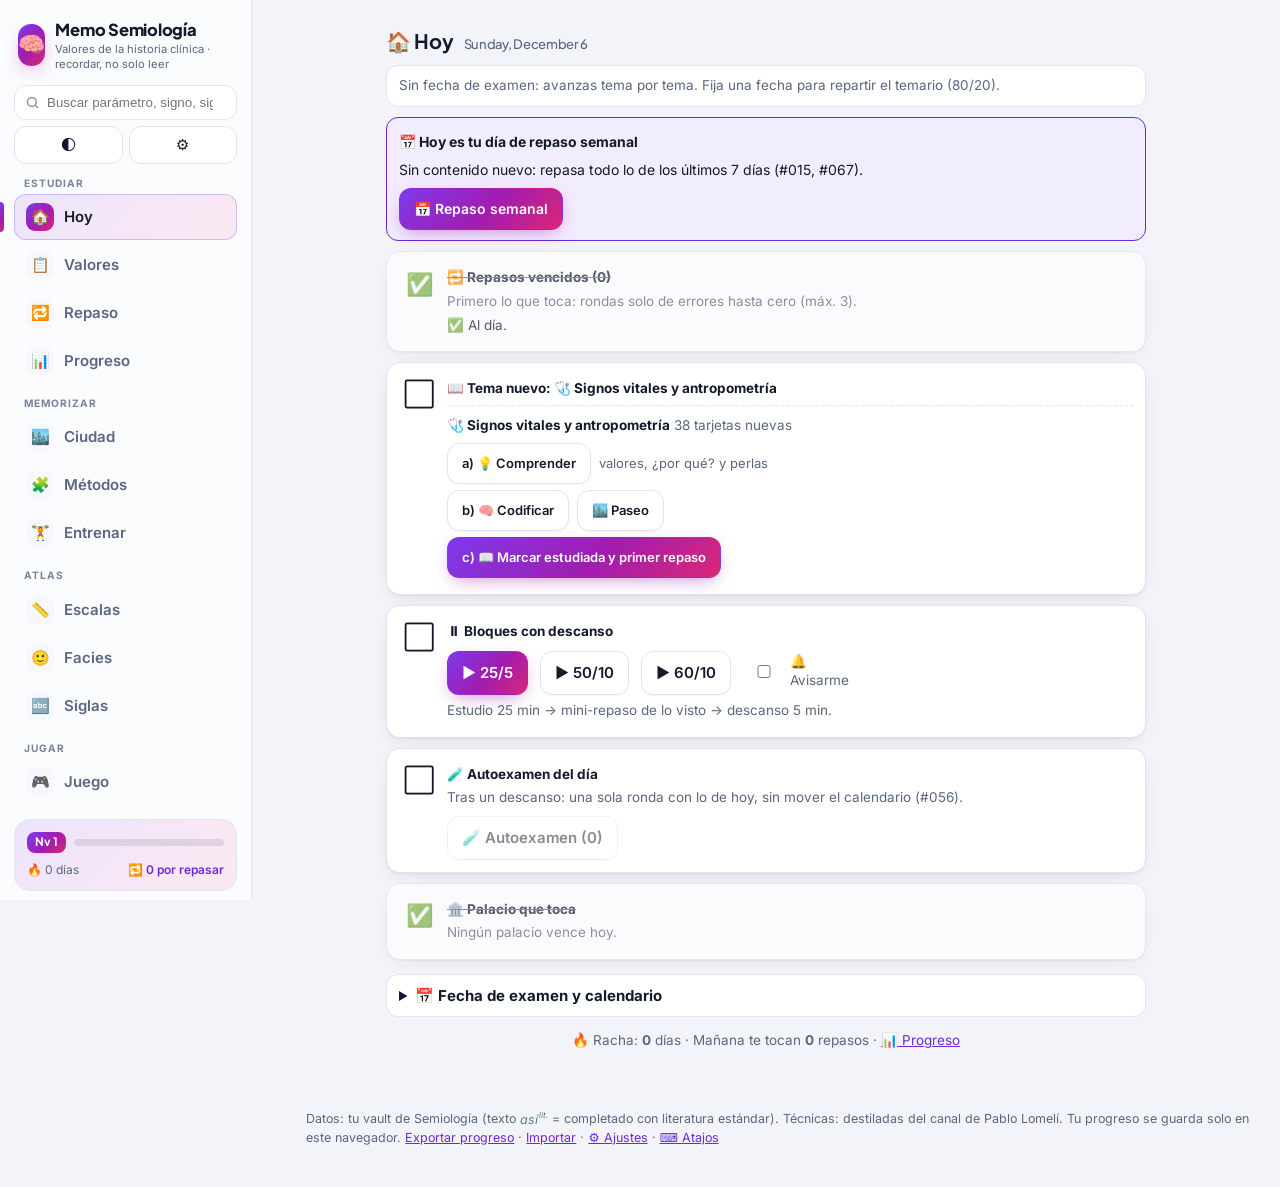
==== commit b1239741: "Diseño v2: tokens, barra lateral agrupada en escritorio, transiciones y háptica Co-Authored-By: Clau" ====
--- a/index.html
+++ b/index.html
@@ -26,13 +26,16 @@
   } catch (e) {}
 </script>
 <link rel="preconnect" href="https://fonts.googleapis.com">
-<link href="https://fonts.googleapis.com/css2?family=Inter:wght@400;500;600;700;800&display=swap" rel="stylesheet">
+<link href="https://fonts.googleapis.com/css2?family=Inter:wght@400;500;600;700;800&family=Plus+Jakarta+Sans:wght@600;700;800&display=swap" rel="stylesheet">
 <link rel="stylesheet" href="css/app.css">
 <link rel="stylesheet" href="css/entrenar.css" data-entrenar>
 <link rel="stylesheet" href="css/juego.css">
 <link rel="stylesheet" href="css/repaso.css">
 <link rel="stylesheet" href="css/vistas.css">
 <link rel="stylesheet" href="css/ajustes.css">
+<link rel="stylesheet" href="css/hoy.css">
+<link rel="stylesheet" href="css/atlas.css">
+<link rel="stylesheet" href="css/diseno.css">
 </head>
 <body>
 <a class="saltar" href="#app">Saltar al contenido</a>
@@ -47,18 +50,23 @@
     <button id="ajustes" class="icon-btn" title="Ajustes (,)" aria-label="Ajustes" aria-haspopup="dialog">⚙️</button>
   </div>
   <nav class="tabs" role="tablist" aria-label="Secciones">
-    <button data-vista="hoy">🏠 Hoy</button>
-    <button data-vista="tabla" class="on">📋 Valores</button>
-    <button data-vista="juego">🎮 Juego</button>
-    <button data-vista="ciudad">🏙️ Ciudad</button>
-    <button data-vista="escalas">📏 Escalas</button>
-    <button data-vista="facies">🙂 Facies</button>
-    <button data-vista="entrenar">🏋️ Entrenar</button>
-    <button data-vista="repaso">🔁 Repaso <span id="pend" class="badge"></span></button>
-    <button data-vista="progreso">📊 Progreso</button>
-    <button data-vista="metodos">🧩 Métodos</button>
-    <button data-vista="siglas">🔤 Siglas</button>
+    <p class="tab-grupo" aria-hidden="true">Estudiar</p>
+    <button data-vista="hoy"><i aria-hidden="true">🏠</i> Hoy</button>
+    <button data-vista="tabla" class="on"><i aria-hidden="true">📋</i> Valores</button>
+    <button data-vista="repaso"><i aria-hidden="true">🔁</i> Repaso <span id="pend" class="badge"></span></button>
+    <button data-vista="progreso"><i aria-hidden="true">📊</i> Progreso</button>
+    <p class="tab-grupo" aria-hidden="true">Memorizar</p>
+    <button data-vista="ciudad"><i aria-hidden="true">🏙️</i> Ciudad</button>
+    <button data-vista="metodos"><i aria-hidden="true">🧩</i> Métodos</button>
+    <button data-vista="entrenar"><i aria-hidden="true">🏋️</i> Entrenar</button>
+    <p class="tab-grupo" aria-hidden="true">Atlas</p>
+    <button data-vista="escalas"><i aria-hidden="true">📏</i> Escalas</button>
+    <button data-vista="facies"><i aria-hidden="true">🙂</i> Facies</button>
+    <button data-vista="siglas"><i aria-hidden="true">🔤</i> Siglas</button>
+    <p class="tab-grupo" aria-hidden="true">Jugar</p>
+    <button data-vista="juego"><i aria-hidden="true">🎮</i> Juego</button>
   </nav>
+  <div class="side-pie" id="side-pie" aria-live="polite"></div>
 </header>
 
 <main id="app" tabindex="-1">
--- a/css/app.css
+++ b/css/app.css
@@ -212,3 +212,53 @@
   .barra > .chips .chip { flex: none; white-space: nowrap; }
   .tarjeta { padding: 16px; } .tarjeta .q { font-size: 1.25rem; }
 }
+
+/* ---------- pulido móvil (≤ 760 px): cabecera compacta que se esconde al bajar, toques ≥ 44 px, letra legible ---------- */
+@media (max-width: 760px) {
+  /* fila 1: marca + 🌓 ⚙️ · fila 2: buscador a todo el ancho. app.js pone body.top-oculta al bajar y la quita al subir */
+  .top { position: sticky; top: 0; grid-template-columns: minmax(0, 1fr) auto auto; align-items: center; gap: 8px 6px;
+    padding: max(8px, env(safe-area-inset-top)) max(12px, env(safe-area-inset-right)) 10px max(12px, env(safe-area-inset-left));
+    transition: transform .28s cubic-bezier(.2, .8, .3, 1); }
+  body.top-oculta .top { transform: translateY(-105%); }
+  .tools { display: contents; }
+  .brand { min-width: 0; }
+  .brand h1 { white-space: nowrap; overflow: hidden; text-overflow: ellipsis; }
+  #tema { grid-column: 2; grid-row: 1; } #ajustes { grid-column: 3; grid-row: 1; }
+  .icon-btn { min-width: 44px; min-height: 44px; border-radius: 12px; font-size: 1.05rem; }
+  #buscar { grid-column: 1 / -1; grid-row: 2; width: 100%; min-height: 44px; border-radius: 12px; padding: 10px 14px 10px 38px;
+    background: var(--card) url("data:image/svg+xml,%3Csvg xmlns='http://www.w3.org/2000/svg' viewBox='0 0 24 24' fill='none' stroke='%238a94a8' stroke-width='2.4' stroke-linecap='round'%3E%3Ccircle cx='11' cy='11' r='7'/%3E%3Cpath d='m20 20-3.6-3.6'/%3E%3C/svg%3E") no-repeat 12px 50% / 17px; }
+  /* ≥ 16 px en campos: iOS no hace zoom al enfocarlos */
+  #buscar, main input[type="text"], main input[type="search"], main input[type="number"], main input[type="date"], main textarea, main select { font-size: max(16px, 1rem) !important; }
+  main select { min-height: 44px; border-radius: 10px; }
+
+  main { padding: 12px max(12px, env(safe-area-inset-right)) 18px max(12px, env(safe-area-inset-left)); }
+  /* cambio de pestaña suave (el Juego no: su mapa es fixed y una transformación lo movería) */
+  .vista.on:not(#v-juego) { animation: vista-entra .24s ease-out; }
+
+  /* toques cómodos */
+  .btn { min-height: 44px; }
+  button.chip { min-height: 40px; padding: 8px 14px; display: inline-flex; align-items: center; gap: 4px; }
+  .memo-btn { min-height: 40px; padding: 8px 14px; }
+  .toggle { min-height: 44px; font-size: 0.85rem; }
+  .barra { gap: 6px 10px; }
+  .toggle input[type="checkbox"] { width: 20px; height: 20px; accent-color: var(--accent); }
+  main summary { padding-block: 10px; }
+
+  /* tarjetas: un poco más de aire y bordes más suaves */
+  .fila, .esc, .fac, .met, .kpi, .pbar, .parada { border-radius: 16px; }
+  .fila-cab > div { padding: 11px 14px; }
+  .clave { padding: 10px 14px; }
+  .sec > h2 { border-radius: 14px; padding: 10px 14px; }
+  .memo { padding: 14px 12px; }
+  .kpis { grid-template-columns: repeat(2, minmax(0, 1fr)); }
+  .tarjeta textarea { min-height: 72px; }
+  /* tablas anchas: scroll propio, nunca de la página */
+  .esc table { display: block; overflow-x: auto; }
+  .esc table tbody { display: table; width: 100%; }
+  .estaciones li { grid-template-columns: 72px 1fr; }
+  .estaciones img, .estaciones .ph { width: 72px; height: 72px; }
+  .visor img { max-width: 100%; max-height: 74dvh; }
+  .pie { padding-left: max(16px, env(safe-area-inset-left)); padding-right: max(16px, env(safe-area-inset-right)); line-height: 1.7; }
+}
+@keyframes vista-entra { from { opacity: 0; transform: translateY(6px); } }
+@media (prefers-reduced-motion: reduce) { .vista.on { animation: none !important; } .top { transition: none !important; } }
--- a/css/juego.css
+++ b/css/juego.css
@@ -635,3 +635,168 @@
 .jg-enc.sin-mov .jg-enc-fondo { display: none; }
 .jg-pista .jg-escena { margin: 4px 0 8px; }
 .jg-palacio { display: flex; flex-wrap: wrap; gap: 8px; align-items: center; justify-content: space-between; margin: 10px 0; padding: 8px 10px; border-radius: 12px; background: var(--memo-bg); font-size: 0.8125rem; }
+
+/* =====================================================================
+   MÓVIL INMERSIVO (≤ 760 px) · el Juego ocupa toda la pantalla
+   app.js pone body.inmersivo al abrir el Juego; aquí se esconden la cabecera y la barra inferior,
+   el HUD queda en una sola franja arriba y los demás controles van a la hoja .jg-dock (peek / media / llena).
+   ===================================================================== */
+.jg-salir, .jg-menu, .jg-dock { display: none; }
+/* el botón principal del juego lleva degradado morado: texto blanco también en modo oscuro (app.css lo oscurece) */
+.jg .btn.pri, .jg-enc .btn.pri { color: #fff !important; }
+/* clip (no hidden): que el foco de un campo en la hoja no desplace el mapa y esconda el HUD */
+.jg { overflow: clip; }
+/* la fila de rutas larga no debe ensanchar el HUD (dejaba el botón Memodex fuera del mapa en escritorio) */
+.jg-hud { grid-template-columns: minmax(0, 1fr); }
+.jg-caza .jg-rutas { max-width: 100%; overflow-x: auto; scrollbar-width: none; }
+
+@media (max-width: 760px) {
+  body.inmersivo { --barra-movil: 0px; overflow: hidden; overscroll-behavior: none; padding-bottom: 0; }
+  body.inmersivo .top, body.inmersivo .barra-movil, body.inmersivo .pie { display: none; }
+  body.inmersivo main { padding: 0; max-width: none; }
+  body.inmersivo .jg { position: fixed; inset: 0; z-index: 30; height: auto; min-height: 0; border: 0; border-radius: 0; box-shadow: none; }
+  .jg { --dk-peek: 64px; --dk-asa: 16px; --safe-t: env(safe-area-inset-top, 0px); --safe-b: env(safe-area-inset-bottom, 0px);
+    --dk-alto: calc(var(--dk-peek) + var(--dk-asa) + var(--safe-b)); }
+
+  /* ---------- HUD: una franja mínima y translúcida ---------- */
+  .jg-hud { top: 0; left: 0; right: 0; gap: 0;
+    padding: calc(var(--safe-t) + 6px) max(8px, env(safe-area-inset-right)) 0 max(8px, env(safe-area-inset-left)); }
+  .jg-hud-fila { gap: 4px; padding: 4px; min-height: 48px; border-radius: 16px;
+    background: color-mix(in srgb, var(--card) 74%, transparent); box-shadow: 0 4px 16px rgba(20,20,60,.16); }
+  .jg-salir, .jg-menu { display: grid; place-items: center; flex: none; width: 40px; height: 40px; border: 0; border-radius: 12px;
+    background: transparent; font-size: 1.25rem; font-weight: 800; line-height: 1; transition: background .15s; }
+  .jg-salir:active, .jg-menu:active { background: color-mix(in srgb, var(--line) 80%, transparent); }
+  .jg-nv { width: 36px; height: 36px; border-radius: 11px; }
+  .jg-nv small { font-size: 0.5rem; }
+  .jg-nv b { font-size: 1rem; }
+  .jg-xp { margin: 0 2px; }
+  .jg-xpbar { height: 6px; }
+  .jg-xptxt { font-size: 0.625rem; margin-top: 3px; }
+  .jg-pill { padding: 4px 5px; background: transparent; border: 0; font-size: 0.75rem; }
+  .jg-pill b { font-size: 0.875rem; }
+  .jg-dexbtn, .jg-caza, .jg-hud > .jg-leyenda, .jg-fabs { display: none !important; }
+
+  /* avisos y toasts debajo de la franja */
+  .jg-toasts, .con-caza .jg-toasts { top: calc(var(--safe-t) + 64px); }
+  .jg-aviso:not(.grande), .con-caza .jg-aviso:not(.grande) { top: calc(var(--safe-t) + 64px); left: 8px; right: 8px; }
+  .jg-aviso.grande { padding-top: calc(var(--safe-t) + 80px); }
+
+  /* Leaflet: sin botones de zoom (se usa el pellizco) y la atribución sobre la hoja */
+  .jg .leaflet-control-zoom { display: none; }
+  .jg .leaflet-bottom { bottom: var(--dk-alto); transition: bottom .3s; }
+  .jg.con-hoja .leaflet-bottom { bottom: 0; }
+
+  /* ---------- hoja de controles ---------- */
+  .jg-dock { display: flex; flex-direction: column; position: absolute; z-index: 15; left: 0; right: 0; bottom: 0; height: var(--dk-alto);
+    padding: 0 max(10px, env(safe-area-inset-right)) var(--safe-b) max(10px, env(safe-area-inset-left));
+    background: color-mix(in srgb, var(--card) 88%, transparent); backdrop-filter: blur(16px) saturate(1.4); -webkit-backdrop-filter: blur(16px) saturate(1.4);
+    border-radius: 22px 22px 0 0; border-top: 1px solid color-mix(in srgb, var(--line) 70%, transparent); box-shadow: 0 -8px 28px rgba(10,10,40,.2);
+    transition: height .34s cubic-bezier(.2,.9,.3,1), transform .3s ease, opacity .3s; }
+  .jg-dock[data-estado="media"] { height: min(58%, calc(430px + var(--safe-b))); }
+  .jg-dock[data-estado="llena"] { height: 88%; }
+  .jg-dock.arrastra { transition: none; }
+  .jg.con-hoja .jg-dock { transform: translateY(105%); opacity: 0; pointer-events: none; }
+  .jg-dk-asa { flex: none; height: var(--dk-asa); display: grid; place-items: center; cursor: grab; touch-action: none; }
+  .jg-dk-asa i { width: 40px; height: 5px; border-radius: 99px; background: color-mix(in srgb, var(--muted) 45%, transparent); }
+  .jg-dk-peek { flex: none; height: var(--dk-peek); display: flex; align-items: center; gap: 8px; padding-bottom: 10px; touch-action: none; }
+  .jg-dk-rutaw[hidden], .jg-dk-rutaw:empty { display: none !important; }
+  .jg-dk-ruta { height: 48px; display: flex; align-items: center; gap: 5px; padding: 0 12px; border-radius: 14px; border: 1px solid var(--line);
+    background: var(--bg); font-weight: 800; white-space: nowrap; }
+  .jg-dk-ruta b { font-size: 1.0625rem; font-weight: 900; color: #ea580c; }
+  .jg.oscuro .jg-dk-ruta b { color: #fbbf24; }
+  .jg-dk-ruta i { font-style: normal; font-size: 0.8125rem; color: var(--muted); }
+  .jg-dk-sig { flex: 1; min-width: 0; height: 48px; border: 0; border-radius: 14px; font-weight: 800; font-size: 0.9375rem; white-space: nowrap;
+    color: #fff !important; background: linear-gradient(135deg, #8b5cf6, #6d28d9); box-shadow: 0 4px 12px rgba(109,40,217,.35); transition: transform .15s; }
+  .jg-dk-ic { flex: none; width: 48px; height: 48px; display: grid; place-items: center; border-radius: 14px; border: 1px solid var(--line);
+    background: var(--bg); font-size: 1.1875rem; transition: transform .15s; }
+  .jg-dk-mas { font-size: 1.25rem; color: var(--muted) !important; }
+  .jg-dk-sig:active, .jg-dk-ic:active, .jg-dk-ruta:active, .jg-dk-t:active, .jg-dk-rutas button:active { transform: scale(.95); }
+  .jg-dk-cuerpo { flex: 1; min-height: 0; overflow-y: auto; scrollbar-width: none; overscroll-behavior: contain; padding: 0 2px 16px; visibility: hidden; opacity: 0; transition: opacity .25s, visibility .25s; }
+  .jg-dock:not([data-estado="peek"]) .jg-dk-cuerpo, .jg-dock.arrastra .jg-dk-cuerpo { visibility: visible; opacity: 1; }
+  .jg-dk-cuerpo .jg-pt { margin: 10px 2px 6px; }
+  .jg-dk-caza[hidden] { display: none; }
+  .jg-dk-tiles { display: grid; grid-template-columns: repeat(auto-fit, minmax(74px, 1fr)); gap: 8px; }
+  .jg-dk-t { display: grid; justify-items: center; align-content: center; gap: 2px; min-height: 78px; padding: 8px 4px; border-radius: 16px;
+    border: 1px solid var(--line); background: var(--bg); text-align: center; transition: transform .15s, background .2s; }
+  .jg-dk-t > span { font-size: 1.375rem; line-height: 1.15; }
+  .jg-dk-t b { font-size: 0.78rem; font-weight: 800; }
+  .jg-dk-t small { font-size: 0.66rem; line-height: 1.2; color: var(--muted); font-weight: 600; }
+  .jg-dk-t.jg-rot b { font-size: 0.9375rem; font-variant-numeric: tabular-nums; }
+  .jg-dk-t.jg-mis { background: color-mix(in srgb, #f59e0b 14%, var(--bg)); }
+  .jg-dk-t.jg-cebo.on { background: linear-gradient(135deg, #ec4899, #8b5cf6); border-color: transparent; color: #fff !important; }
+  .jg-dk-t.jg-cebo.on small { color: #fff; opacity: .92; }
+  .jg-dk-t.jg-cebo > span { display: block !important; } /* la regla ≤370 px del HUD de escritorio lo escondía */
+  .jg-dk-t.jg-geo.cargando { animation: jgGira 1s linear infinite; }
+  .jg-dk-rutas { display: grid; grid-template-columns: repeat(auto-fill, minmax(140px, 1fr)); gap: 6px; }
+  .jg-dk-rutas button { display: flex; align-items: center; gap: 8px; min-height: 48px; padding: 6px 10px; border-radius: 14px; border: 1px solid var(--line);
+    background: var(--bg); text-align: left; font-size: 0.75rem; font-weight: 600; transition: transform .15s; }
+  .jg-dk-rutas b { flex: none; width: 28px; height: 28px; border-radius: 50%; display: grid; place-items: center; background: var(--line); font-weight: 900; font-size: 0.8125rem; }
+  .jg-dk-rutas span { min-width: 0; display: -webkit-box; -webkit-line-clamp: 2; -webkit-box-orient: vertical; overflow: hidden; line-height: 1.25; }
+  .jg-dk-rutas button.on { border-color: #ea580c; background: color-mix(in srgb, #f59e0b 14%, var(--card)); }
+  .jg-dk-rutas button.on b { background: linear-gradient(135deg, #fbbf24, #ea580c); color: #fff; }
+  .jg-dk-ley { display: flex !important; flex-wrap: wrap; margin-top: 14px; box-shadow: none; background: var(--bg); }
+
+  /* ---------- hoja de detalle (parada, gimnasio, misiones) ---------- */
+  .jg-hoja { max-height: 84%; bottom: var(--kb, 0px); padding: 6px 16px calc(20px + var(--safe-b)); border-radius: 24px 24px 0 0;
+    transition: transform .38s cubic-bezier(.2,1.2,.4,1), bottom .2s ease-out; }
+  .jg.teclado .jg-hoja { max-height: calc(100% - var(--kb, 0px) - var(--safe-t) - 8px); padding-bottom: 12px; }
+  .jg-x { width: 40px; height: 40px; }
+  .jg .btn { min-height: 46px; }
+  .jg-btns .btn { flex: 1 1 140px; }
+  .jg-op { min-height: 52px; padding: 12px 14px; font-size: 0.9375rem; }
+  .jg-op .l { width: 30px; height: 30px; }
+  .jg-escribir textarea { font-size: max(16px, 1rem); } /* ≥16 px: iOS no hace zoom al enfocar */
+  .jg-link { min-height: 44px; }
+
+  /* ---------- Memodex a pantalla completa ---------- */
+  .jg-dex-in { padding: calc(var(--safe-t) + 12px) max(14px, env(safe-area-inset-right)) calc(28px + var(--safe-b)) max(14px, env(safe-area-inset-left)); }
+  .jg-dex-cab .jg-x { width: 44px; height: 44px; }
+  .jg-modal { padding: calc(var(--safe-t) + 12px) 12px calc(12px + var(--safe-b)); }
+
+  /* ---------- encuentro: hoja inferior pegada abajo, respeta safe-area y el teclado ---------- */
+  .jg-enc-in { min-height: 100%; grid-template-rows: auto 1fr auto; gap: 8px; padding: max(10px, env(safe-area-inset-top)) 12px var(--kb, 0px); }
+  .jg-holo-w { align-self: center; }
+  .jg-enc-panel { margin: 0 -12px; border-radius: 26px 26px 0 0; border-bottom: 0; padding: 18px 16px calc(18px + env(safe-area-inset-bottom, 0px)); }
+  .jg-enc.teclado .jg-enc-panel { padding-bottom: 12px; }
+  .jg-enc.teclado .jg-holo-w { display: none; }
+  .jg-enc.teclado .jg-enc-in { grid-template-rows: auto 1fr; }
+  .jg-enc.teclado .jg-enc-panel { align-self: end; }
+  .jg-enc .btn { min-height: 50px; font-size: 1rem; }
+  .jg-enc-huir { min-height: 44px; padding: 8px 16px; }
+}
+@media (max-width: 760px) and (max-height: 640px) {
+  .jg { --dk-peek: 58px; }
+  .jg-holo { width: min(150px, 42vw); }
+}
+@media (max-width: 760px) and (prefers-reduced-motion: reduce) {
+  .jg-dock, .jg-hoja, .jg-dk-cuerpo { transition: none; }
+}
+
+/* el avatar debe llenar su círculo (Leaflet pisa width/height de las img) */
+.leaflet-container .jg-av-cuerpo > img { width: 100% !important; height: 100% !important; max-width: none; object-fit: cover; display: block; }
+
+/* mapa por etapas (celular): gimnasio con candado, paradas que aparecen y menos ruido al alejar */
+.jg-gym.bloq { filter: grayscale(1); opacity: .72; }
+.jg-gym.bloq .jg-gym-anillo { background: var(--card); }
+.jg-gym.bloq .jg-gym-nom small { text-transform: uppercase; letter-spacing: .04em; }
+.jg-stop-w.jg-aparece { animation: jgAparece .7s cubic-bezier(.3, 1.6, .5, 1) both; }
+@keyframes jgAparece { from { scale: 0; opacity: 0; } }
+.sin-mov .jg-stop-w.jg-aparece { animation: none; }
+.jg-prog.z-medio .jg-stop-w:has(> .jg-stop.capturada) { opacity: 0; pointer-events: none; }
+.jg-real { margin: 8px 0; padding: 8px 10px; border-radius: 12px; background: color-mix(in srgb, var(--c, #6d28d9) 8%, var(--card)); border: 1px solid var(--line); }
+.jg-real summary { font-weight: 800; font-size: .8125rem; cursor: pointer; }
+.jg-real dl { margin: 6px 0 0; display: grid; grid-template-columns: max-content 1fr; gap: 4px 8px; font-size: .8125rem; }
+.jg-real dt { font-weight: 700; color: var(--muted); }
+.jg-real dd { margin: 0; }
+@media (max-width: 420px) { .jg-real dl { grid-template-columns: 1fr; } .jg-real dd { margin-bottom: 4px; } }
+
+/* paseo real: rastro en el mapa y bloque del dock */
+.jg-rastro { stroke: #f97316; filter: drop-shadow(0 0 3px rgba(249,115,22,.6)); }
+.jg-rastro-sem { stroke: #f97316; stroke-opacity: .32; stroke-dasharray: 1 8; }
+.jg-paseo { display: grid; grid-template-columns: minmax(0, 1fr) minmax(0, 1.4fr); gap: 8px; align-items: stretch; }
+.jg-paseo.on .jg-dk-t { border-color: #f97316; background: color-mix(in srgb, #f97316 12%, var(--card)); }
+.jg-paseo-km { padding: 8px 10px; border-radius: 14px; border: 1px solid var(--line); background: var(--card); font-size: .75rem; }
+.jg-paseo-km > b { font-size: 1.125rem; display: block; }
+.jg-paseo-km small { color: var(--muted); }
+.jg-paseo-km ul { margin: 4px 0 0; padding: 0; list-style: none; display: grid; gap: 1px; }
+.jg-paseo-nota { font-size: .6875rem; color: var(--muted); margin: 6px 2px 0; }
--- a/css/repaso.css
+++ b/css/repaso.css
@@ -3,33 +3,33 @@
 
 /* pestañas internas de Repaso */
 .rp-tabs { display: flex; gap: 6px; flex-wrap: wrap; margin-bottom: 12px; }
-.rp-tab { border: 1px solid var(--line); background: var(--card); border-radius: 99px; padding: 6px 13px; font-weight: 600; font-size: 13.5px; color: var(--muted); }
+.rp-tab { border: 1px solid var(--line); background: var(--card); border-radius: 99px; padding: 6px 13px; font-weight: 600; font-size: 0.9rem; color: var(--muted); }
 .rp-tab.on { background: var(--accent); border-color: var(--accent); color: #fff; }
 .rp-tab .badge { margin-left: 2px; }
 .rp-modo { font-weight: 700; color: var(--accent); }
-.rp-chico { padding: 6px 10px; font-size: 13px; }
-.rp-nota { max-width: 680px; margin: 0 auto 12px; color: var(--muted); font-size: 13px; }
+.rp-chico { padding: 6px 10px; font-size: 0.8667rem; }
+.rp-nota { max-width: 680px; margin: 0 auto 12px; color: var(--muted); font-size: 0.8667rem; }
 .rp-centro { justify-content: center; }
 
 /* cabecera de sesión: ronda y barra */
-.rp-cab { max-width: 680px; margin: 0 auto 10px; display: flex; flex-wrap: wrap; gap: 6px 12px; align-items: center; justify-content: space-between; font-size: 13.5px; color: var(--muted); }
+.rp-cab { max-width: 680px; margin: 0 auto 10px; display: flex; flex-wrap: wrap; gap: 6px 12px; align-items: center; justify-content: space-between; font-size: 0.9rem; color: var(--muted); }
 .rp-barra { position: relative; flex: 1 0 100%; height: 8px; border-radius: 99px; background: var(--line); overflow: hidden; }
 .rp-barra i { display: block; height: 100%; background: var(--accent); border-radius: 99px; transition: width .25s; }
 .rp-barra em { position: absolute; top: 0; bottom: 0; width: 2px; background: var(--ink); opacity: .5; }
 .rp-reloj { font-variant-numeric: tabular-nums; color: var(--ink); }
 
 /* tarjeta */
-.rp-tipo { display: inline-block; border: 1px solid var(--line); border-radius: 99px; padding: 0 7px; font-size: 11px; margin-left: 4px; color: var(--muted); }
+.rp-tipo { display: inline-block; border: 1px solid var(--line); border-radius: 99px; padding: 0 7px; font-size: 0.7333rem; margin-left: 4px; color: var(--muted); }
 .rp-hueco { display: inline-block; min-width: 3.2em; text-align: center; border-bottom: 2px dashed var(--accent); color: var(--accent); }
-.rp-clz { font-size: 16px; margin-bottom: 8px; }
-.rp-notaq { margin: -8px 0 12px; font-size: 13.5px; color: var(--memo); font-style: italic; }
+.rp-clz { font-size: 1.0667rem; margin-bottom: 8px; }
+.rp-notaq { margin: -8px 0 12px; font-size: 0.9rem; color: var(--memo); font-style: italic; }
 .rp-ancla { margin: 10px 0 0; font-weight: 700; background: var(--memo-bg); border-left: 4px solid var(--memo); padding: 8px 12px; border-radius: 8px; }
 .rp-ancla[hidden] { display: none; }
 .rp-img { max-width: min(240px, 100%); border-radius: 10px; margin-top: 10px; cursor: zoom-in; }
-.rp-mia { margin-top: 10px; background: var(--memo-bg); border: 1px solid var(--memo); border-radius: 10px; padding: 10px; font-size: 14px; }
-.rp-etq { display: inline-block; background: var(--memo); color: #fff; border-radius: 99px; padding: 0 8px; font-size: 11px; font-weight: 700; margin-right: 6px; }
-details.pista summary { color: var(--memo); font-weight: 600; font-size: 13px; }
-.rp-atajos { color: var(--muted); font-size: 11.5px; margin: 10px 0 0; }
+.rp-mia { margin-top: 10px; background: var(--memo-bg); border: 1px solid var(--memo); border-radius: 10px; padding: 10px; font-size: 0.9333rem; }
+.rp-etq { display: inline-block; background: var(--memo); color: #fff; border-radius: 99px; padding: 0 8px; font-size: 0.7333rem; font-weight: 700; margin-right: 6px; }
+details.pista summary { color: var(--memo); font-weight: 600; font-size: 0.8667rem; }
+.rp-atajos { color: var(--muted); font-size: 0.7667rem; margin: 10px 0 0; }
 @media (hover: none) { .rp-atajos { display: none; } }
 .tarjeta .btn.sugerida { box-shadow: 0 0 0 3px color-mix(in srgb, var(--ok) 35%, transparent); background: var(--ok-bg); }
 .rp-notas .btn { flex: 1 1 calc(50% - 8px); min-height: 48px; }
@@ -37,113 +37,116 @@
 
 /* R4: comparar */
 .rp-compara { display: grid; grid-template-columns: 1fr 1fr; gap: 10px; margin-bottom: 8px; }
-.rp-compara > div { background: var(--bg); border: 1px solid var(--line); border-radius: 10px; padding: 8px 10px; font-size: 14px; overflow-wrap: anywhere; }
+.rp-compara > div { background: var(--bg); border: 1px solid var(--line); border-radius: 10px; padding: 8px 10px; font-size: 0.9333rem; overflow-wrap: anywhere; }
 .rp-compara p { margin: 2px 0 0; white-space: pre-line; }
 .rp-compara .h { color: var(--muted); }
-.rp-cifras { font-size: 13px; margin: 4px 0; }
+.rp-cifras { font-size: 0.8667rem; margin: 4px 0; }
 .rp-cifras .ok { color: var(--ok); font-weight: 700; } .rp-cifras .no { color: var(--up); font-weight: 700; }
-.rp-sug { font-size: 13px; color: var(--ok); margin: 4px 0; }
+.rp-sug { font-size: 0.8667rem; color: var(--ok); margin: 4px 0; }
 .tarjeta .resp.rp-oculta-dup { display: none; }
 @media (max-width: 480px) { .rp-compara { grid-template-columns: 1fr; } }
 
 /* entre rondas y resumen */
-.rp-big { font-size: 22px; font-weight: 800; margin: 0 0 8px; }
-.rp-kpis { display: flex; gap: 14px; flex-wrap: wrap; font-size: 17px; margin-bottom: 6px; }
+.rp-big { font-size: 1.4667rem; font-weight: 800; margin: 0 0 8px; }
+.rp-kpis { display: flex; gap: 14px; flex-wrap: wrap; font-size: 1.1333rem; margin-bottom: 6px; }
 .rp-meta { font-weight: 700; color: var(--up); }
 .rp-meta.ok { color: var(--ok); }
-.rp-lista { padding-left: 18px; font-size: 13.5px; margin: 6px 0 10px; }
+.rp-lista { padding-left: 18px; font-size: 0.9rem; margin: 6px 0 10px; }
 .rp-lista li { margin: 4px 0; }
-.rp-resumen h3 { font-size: 15px; margin: 14px 0 4px; }
+.rp-resumen h3 { font-size: 1rem; margin: 14px 0 4px; }
 .rp-esperan { max-width: 680px; margin: 0 auto; display: flex; flex-wrap: wrap; gap: 8px; justify-content: center; text-align: center; }
 .rp-esperan p { flex: 1 0 100%; margin: 4px 0; }
-.rp-tabla { width: 100%; border-collapse: collapse; font-size: 13.5px; margin: 8px 0; }
+.rp-tabla { width: 100%; border-collapse: collapse; font-size: 0.9rem; margin: 8px 0; }
 .rp-tabla td, .rp-tabla th { border-top: 1px solid var(--line); padding: 6px 4px; text-align: left; }
 
 /* R5: bandeja para editar */
 .rp-edlista { list-style: none; padding: 0; margin: 0 auto; max-width: 760px; display: grid; gap: 10px; }
 .rp-ed { background: var(--card); border: 1px solid var(--line); border-left: 4px solid var(--up); border-radius: 12px; padding: 12px 14px; box-shadow: var(--shadow); }
-.rp-ed .meta { display: flex; flex-wrap: wrap; justify-content: space-between; gap: 4px 10px; color: var(--muted); font-size: 12.5px; }
+.rp-ed .meta { display: flex; flex-wrap: wrap; justify-content: space-between; gap: 4px 10px; color: var(--muted); font-size: 0.8333rem; }
 .rp-edq { font-weight: 700; margin: 8px 0 4px; white-space: pre-line; }
-.rp-eda { margin: 0 0 6px; color: var(--ok); font-size: 14px; }
+.rp-eda { margin: 0 0 6px; color: var(--ok); font-size: 0.9333rem; }
 .rp-tec { display: flex; flex-wrap: wrap; gap: 4px; }
-.rp-tec .chip { font-size: 12px; padding: 2px 8px; }
-.rp-sugt { background: var(--memo-bg); border-radius: 8px; padding: 8px 10px; font-size: 13.5px; margin: 8px 0 0; }
+.rp-tec .chip { font-size: 0.8rem; padding: 2px 8px; }
+.rp-sugt { background: var(--memo-bg); border-radius: 8px; padding: 8px 10px; font-size: 0.9rem; margin: 8px 0 0; }
 .rp-sugt[hidden] { display: none; }
 .rp-ed .btns { margin-top: 10px; }
 .rp-editor { display: grid; gap: 8px; margin-top: 10px; border-top: 1px dashed var(--line); padding-top: 10px; }
-.rp-editor label { display: grid; gap: 4px; font-size: 13px; font-weight: 600; }
+.rp-editor label { display: grid; gap: 4px; font-size: 0.8667rem; font-weight: 600; }
 .rp-editor textarea, .hoy-form input, .hoy-form select { width: 100%; border-radius: 10px; border: 1px solid var(--line); background: var(--bg); color: var(--ink); padding: 8px; font: inherit; }
 
 /* E2: simulacro */
 .rp-fs { border: 1px solid var(--line); border-radius: 12px; padding: 8px 10px 10px; margin: 10px 0; display: flex; flex-wrap: wrap; gap: 6px; min-width: 0; }
-.rp-fs legend { font-weight: 700; font-size: 13px; padding: 0 4px; }
+.rp-fs legend { font-weight: 700; font-size: 0.8667rem; padding: 0 4px; }
 .rp-fs .chip { cursor: pointer; }
 .rp-secs { display: grid; grid-template-columns: repeat(auto-fill, minmax(200px, 1fr)); gap: 6px; width: 100%; }
-.rp-sec { display: flex; gap: 6px; align-items: center; border: 1px solid var(--line); border-radius: 10px; padding: 6px 8px; font-size: 13px; cursor: pointer; }
+.rp-sec { display: flex; gap: 6px; align-items: center; border: 1px solid var(--line); border-radius: 10px; padding: 6px 8px; font-size: 0.8667rem; cursor: pointer; }
 .rp-sec.on { border-color: var(--accent); background: color-mix(in srgb, var(--accent) 8%, var(--card)); }
 .rp-sec small { margin-left: auto; color: var(--muted); white-space: nowrap; } .rp-sec small.ok { color: var(--ok); font-weight: 700; }
 .btn[disabled] { opacity: .5; cursor: not-allowed; }
 
 /* Progreso (P1, P2) */
-.pg-h { font-size: 15px; margin: 18px 0 8px; }
+.pg-h { font-size: 1rem; margin: 18px 0 8px; }
 .pg-carga { display: grid; grid-template-columns: repeat(7, 1fr); gap: 6px; background: var(--card); border: 1px solid var(--line); border-radius: 12px; padding: 10px; max-width: 560px; }
-.pg-dia { display: flex; flex-direction: column; align-items: center; gap: 4px; font-size: 11.5px; color: var(--muted); min-width: 0; }
-.pg-n { font-weight: 700; color: var(--ink); font-size: 12.5px; }
+.pg-dia { display: flex; flex-direction: column; align-items: center; gap: 4px; font-size: 0.7667rem; color: var(--muted); min-width: 0; }
+.pg-n { font-weight: 700; color: var(--ink); font-size: 0.8333rem; }
 .pg-col { width: 100%; max-width: 34px; height: 70px; background: var(--line); border-radius: 6px; display: flex; align-items: flex-end; overflow: hidden; }
 .pg-col i { display: block; width: 100%; background: var(--accent); border-radius: 6px 6px 0 0; min-height: 2px; }
 .pg-col i.atr { background: var(--up); }
-.pg-editar { margin: 14px 0; background: var(--up-bg); border: 1px solid var(--up); border-radius: 12px; padding: 10px 12px; display: flex; flex-wrap: wrap; gap: 8px; align-items: center; font-size: 13.5px; }
+.pg-editar { margin: 14px 0; background: var(--up-bg); border: 1px solid var(--up); border-radius: 12px; padding: 10px 12px; display: flex; flex-wrap: wrap; gap: 8px; align-items: center; font-size: 0.9rem; }
 .pg-scroll { overflow-x: auto; -webkit-overflow-scrolling: touch; background: var(--card); border: 1px solid var(--line); border-radius: 12px; }
-.pg-tabla { width: 100%; border-collapse: collapse; font-size: 13px; min-width: 560px; }
-.pg-tabla th { text-align: left; font-size: 11.5px; color: var(--muted); font-weight: 600; padding: 8px; border-bottom: 1px solid var(--line); }
+.pg-tabla { width: 100%; border-collapse: collapse; font-size: 0.8667rem; min-width: 560px; }
+.pg-tabla th { text-align: left; font-size: 0.7667rem; color: var(--muted); font-weight: 600; padding: 8px; border-bottom: 1px solid var(--line); }
 .pg-tabla td { padding: 7px 8px; border-top: 1px solid var(--line); white-space: nowrap; }
 .pg-tabla td:first-child { white-space: normal; font-weight: 600; }
-.pg-ley { font-size: 12px; }
+.pg-ley { font-size: 0.8rem; }
 
 /* Hoy (S1) */
 .hoy { max-width: 760px; margin: 0 auto; }
-.hoy-h { font-size: 20px; margin: 0 0 10px; display: flex; flex-wrap: wrap; gap: 4px 10px; align-items: baseline; }
-.hoy-h .vacio { font-size: 13px; font-weight: 500; }
-.hoy-plan { background: var(--card); border: 1px solid var(--line); border-radius: 12px; padding: 10px 12px; font-size: 13.5px; margin-bottom: 10px; }
+.hoy-h { font-size: 1.3333rem; margin: 0 0 10px; display: flex; flex-wrap: wrap; gap: 4px 10px; align-items: baseline; }
+.hoy-h .vacio { font-size: 0.8667rem; font-weight: 500; }
+.hoy-plan { background: var(--card); border: 1px solid var(--line); border-radius: 12px; padding: 10px 12px; font-size: 0.9rem; margin-bottom: 10px; }
 .hoy-plan .rp-barra { margin-top: 8px; }
-.hoy-esp { background: var(--memo-bg); border: 1px solid var(--memo); border-radius: 12px; padding: 10px 12px; margin-bottom: 10px; font-size: 14px; }
+.hoy-esp { background: var(--memo-bg); border: 1px solid var(--memo); border-radius: 12px; padding: 10px 12px; margin-bottom: 10px; font-size: 0.9333rem; }
 .hoy-esp.urg { background: var(--up-bg); border-color: var(--up); }
 .hoy-esp p { margin: 4px 0 8px; }
 .hoy-pasos { list-style: none; padding: 0; margin: 0; display: grid; gap: 10px; }
 .hoy-paso { display: grid; grid-template-columns: 40px 1fr; gap: 8px; background: var(--card); border: 1px solid var(--line); border-radius: 14px; padding: 12px; box-shadow: var(--shadow); }
 .hoy-paso.hecho { opacity: .7; }
 .hoy-paso.hecho .hoy-tit { text-decoration: line-through; text-decoration-color: var(--muted); }
-.hoy-check { border: 0; background: none; font-size: 22px; padding: 0; width: 40px; height: 40px; }
+.hoy-check { border: 0; background: none; font-size: 1.4667rem; padding: 0; width: 40px; height: 40px; }
 .hoy-tit { font-weight: 700; margin: 8px 0 4px; }
-.hoy-paso p { margin: 4px 0; font-size: 13.5px; }
+.hoy-paso p { margin: 4px 0; font-size: 0.9rem; }
 .hoy-paso .btn { margin: 4px 4px 0 0; }
 .hoy-tema { border-top: 1px dashed var(--line); padding-top: 6px; margin-top: 6px; }
 .hoy-tema:first-child { border-top: 0; margin-top: 0; }
-.hoy-sub { padding-left: 0; list-style: none; margin: 4px 0; display: grid; gap: 2px; font-size: 13px; }
+.hoy-sub { padding-left: 0; list-style: none; margin: 4px 0; display: grid; gap: 2px; font-size: 0.8667rem; }
 .hoy-form { display: flex; flex-wrap: wrap; gap: 8px; align-items: center; margin: 6px 0; }
-.hoy-form label:not(.toggle) { display: flex; gap: 6px; align-items: center; font-size: 13.5px; }
+.hoy-form label:not(.toggle) { display: flex; gap: 6px; align-items: center; font-size: 0.9rem; }
 .hoy-form input[type="date"] { width: auto; }
 .hoy-form select { width: auto; }
 .hoy-det { margin-top: 14px; background: var(--card); border: 1px solid var(--line); border-radius: 12px; padding: 10px 12px; }
 .hoy-det summary { font-weight: 700; }
-.hoy-det p { font-size: 13px; }
-.hoy-cal { padding-left: 18px; font-size: 13px; margin: 6px 0 0; }
-.hoy-pie { margin-top: 14px; color: var(--muted); font-size: 13.5px; text-align: center; }
+.hoy-det p { font-size: 0.8667rem; }
+.hoy-cal { padding-left: 18px; font-size: 0.8667rem; margin: 6px 0 0; }
+.hoy-pie { margin-top: 14px; color: var(--muted); font-size: 0.9rem; text-align: center; }
 
 /* S2: reloj flotante y aviso */
 .hoy-reloj { position: fixed; right: 12px; bottom: calc(76px + env(safe-area-inset-bottom, 0px)); z-index: 40; border: 1px solid var(--accent); background: var(--card); color: var(--ink);
   border-radius: 99px; padding: 8px 14px; font-weight: 700; font-variant-numeric: tabular-nums; box-shadow: var(--shadow); }
 .hoy-reloj.descanso { border-color: var(--ok); color: var(--ok); }
 .hoy-toast { position: fixed; left: 50%; transform: translateX(-50%); bottom: calc(130px + env(safe-area-inset-bottom, 0px)); z-index: 45; width: min(440px, calc(100vw - 32px));
-  background: var(--card); color: var(--ink); border: 1px solid var(--accent); border-radius: 14px; padding: 12px 14px; box-shadow: 0 10px 30px rgba(0,0,0,.25); font-size: 14px; }
+  background: var(--card); color: var(--ink); border: 1px solid var(--accent); border-radius: 14px; padding: 12px 14px; box-shadow: 0 10px 30px rgba(0,0,0,.25); font-size: 0.9333rem; }
 .hoy-toast .btns { margin-top: 8px; }
 @media (prefers-reduced-motion: no-preference) { .hoy-toast { animation: hoy-sube .25s ease-out; } }
 @keyframes hoy-sube { from { opacity: 0; transform: translate(-50%, 12px); } to { opacity: 1; transform: translate(-50%, 0); } }
 
 @media (max-width: 480px) {
   .tarjeta { padding: 16px; }
-  .tarjeta .q { font-size: 18px; }
-  .rp-big { font-size: 19px; }
+  .tarjeta .q { font-size: 1.2rem; }
+  .rp-big { font-size: 1.2667rem; }
   .pg-carga { gap: 3px; padding: 8px 6px; }
 }
 #repaso select { background: var(--card); color: var(--ink); border: 1px solid var(--line); border-radius: 8px; padding: 4px 6px; font: inherit; max-width: 100%; }
+
+/* móvil: toques ≥ 40 px */
+@media (max-width: 760px) { .rp-tab { min-height: 44px; } }
--- a/css/vistas.css
+++ b/css/vistas.css
@@ -5,30 +5,30 @@
 
 /* ---------- V1: sección estudiada ---------- */
 .sec > h2 { flex-wrap: wrap; }
-.v-est { border: 1px solid rgba(255,255,255,.7); background: rgba(255,255,255,.18); color: #fff; border-radius: 99px; padding: 3px 10px; font-size: 12px; font-weight: 700; white-space: nowrap; }
+.v-est { border: 1px solid rgba(255,255,255,.7); background: rgba(255,255,255,.18); color: #fff; border-radius: 99px; padding: 3px 10px; font-size: 0.8rem; font-weight: 700; white-space: nowrap; }
 .v-est:hover { background: rgba(255,255,255,.3); }
 .v-est.on { background: #fff; color: #1b5e20; border-color: #fff; }
 .v-barra .v-est, .v-barra .v-est.on { border-color: var(--line); background: var(--card); color: var(--ink); }
 .v-barra .v-est.on { border-color: var(--ok); color: var(--ok); background: var(--ok-bg); }
 .v-barra { display: flex; flex-wrap: wrap; gap: 8px 14px; align-items: center; margin-bottom: 4px; }
 .v-ancho { grid-column: 1 / -1; }
-.v-ayuda { font-size: 12.5px; margin: 6px 0 0; }
+.v-ayuda { font-size: 0.8333rem; margin: 6px 0 0; }
 
 /* ---------- panel de memoria (orden V1) ---------- */
 .memo .v-img img { width: 100%; }
 .v-memo { min-width: 0; }
 .v-paso { margin-bottom: 12px; }
 .v-paso > .h, .v-mia > .h, .v-ed .h, .v-prueba .h { color: var(--memo); font-weight: 800; margin: 0 0 4px; }
-.v-dato { font-size: 15px; margin: 0; line-height: 1.5; }
-.v-pq { font-size: 13px; margin: 4px 0; color: var(--ink); }
+.v-dato { font-size: 1rem; margin: 0; line-height: 1.5; }
+.v-pq { font-size: 0.8667rem; margin: 4px 0; color: var(--ink); }
 .v-mia { background: var(--card); border: 2px solid var(--memo); border-radius: 12px; padding: 10px 12px; margin-bottom: 10px; }
 .v-mia .ancla { background: var(--memo-bg); }
 .v-ch { font-weight: 500; color: var(--muted); text-transform: none; letter-spacing: 0; }
-.v-nota { font-size: 13px; color: var(--muted); margin: 4px 0 0; }
+.v-nota { font-size: 0.8667rem; color: var(--muted); margin: 4px 0 0; }
 .v-oficial { margin-bottom: 10px; }
-.v-oficial > summary { color: var(--memo); font-weight: 700; font-size: 13px; margin-bottom: 8px; }
+.v-oficial > summary { color: var(--memo); font-weight: 700; font-size: 0.8667rem; margin-bottom: 8px; }
 .v-acc { display: flex; flex-wrap: wrap; gap: 8px; margin-top: 8px; }
-.v-acc .btn { padding: 6px 12px; font-size: 13px; }
+.v-acc .btn { padding: 6px 12px; font-size: 0.8667rem; }
 .v-zona:empty { display: none; }
 .v-zona { margin-top: 10px; }
 
@@ -47,12 +47,12 @@
 
 /* V4: editor */
 .v-ed { background: var(--card); border: 1px solid var(--memo); border-radius: 12px; padding: 12px; display: grid; gap: 8px; }
-.v-ed label { display: grid; gap: 4px; font-size: 13px; font-weight: 600; }
+.v-ed label { display: grid; gap: 4px; font-size: 0.8667rem; font-weight: 600; }
 .v-check { border: 1px dashed var(--line); border-radius: 10px; padding: 6px 10px; margin: 0; display: grid; gap: 4px; }
-.v-check legend { font-size: 12px; color: var(--muted); padding: 0 4px; }
+.v-check legend { font-size: 0.8rem; color: var(--muted); padding: 0 4px; }
 .v-check label { display: flex; gap: 6px; align-items: center; font-weight: 500; }
 .v-check input { width: auto; }
-.v-aviso { color: var(--up); font-size: 13px; margin: 0; }
+.v-aviso { color: var(--up); font-size: 0.8667rem; margin: 0; }
 .v-ed .btns { margin-top: 4px; }
 
 /* ---------- V2 · ES1: autoexamen con semáforo ---------- */
@@ -61,13 +61,13 @@
 body.ocultar-n .val.ver, body.ocultar-ub .val.ver { filter: none; }
 .ae { display: none; gap: 4px; }
 body.ocultar .ae, body.ocultar-n .ae, body.ocultar-ub .ae, .esc-ocultas .ae { display: flex; }
-.ae button { border: 1px solid var(--line); background: var(--card); border-radius: 8px; padding: 2px 7px; font-size: 14px; line-height: 1.4; opacity: .55; min-width: 34px; min-height: 30px; }
+.ae button { border: 1px solid var(--line); background: var(--card); border-radius: 8px; padding: 2px 7px; font-size: 0.9333rem; line-height: 1.4; opacity: .55; min-width: 34px; min-height: 30px; }
 .ae button.on { opacity: 1; border-color: var(--accent); box-shadow: 0 0 0 2px color-mix(in srgb, var(--accent) 30%, transparent); }
 .v-ae { display: flex; flex-wrap: wrap; gap: 8px 12px; align-items: center; background: var(--card); border: 1px solid var(--line); border-radius: 12px; padding: 8px 12px; margin-bottom: 12px; }
-.v-ae .btn { padding: 6px 10px; font-size: 13px; }
+.v-ae .btn { padding: 6px 10px; font-size: 0.8667rem; }
 .v-ae .btn[disabled] { opacity: .5; cursor: default; }
 .v-ae-txt { font-weight: 700; }
-.v-ronda-aviso { margin: 0 0 12px; font-size: 13px; color: var(--muted); }
+.v-ronda-aviso { margin: 0 0 12px; font-size: 0.8667rem; color: var(--muted); }
 .v-tec-chip { font-weight: 700; }
 
 /* Escalas */
@@ -76,13 +76,13 @@
 .esc-ocultas .esc td.ver, .esc-ocultas .sem i.ver { filter: none; }
 
 /* ---------- F1: facies ---------- */
-.fac .fac-txt b.fn { font-size: 15px; display: block; }
+.fac .fac-txt b.fn { font-size: 1rem; display: block; }
 .fac .fr { display: block; }
 .fac .mia-box, .fac .v-zona, .fac .v-mia { padding: 0; }
 .fac .v-mia { padding: 8px 10px; }
 .fac details.fmemo { padding: 0 12px 10px; }
 .fac .v-ed { padding: 10px; }
-.fac-ancla { display: none; font-size: 13px; margin-top: 8px; }
+.fac-ancla { display: none; font-size: 0.8667rem; margin-top: 8px; }
 .fac-ocultas .fac-txt { cursor: pointer; }
 .fac-ocultas .fac:not(.ver) .fn, .fac-ocultas .fac:not(.ver) .fr, .fac-ocultas .fac:not(.ver) .o { filter: blur(6px); user-select: none; }
 .fac-ocultas .fac:not(.ver) details.fmemo { display: none; }
@@ -93,27 +93,29 @@
 .v-rr-caja { background: var(--card); color: var(--ink); border-radius: 18px; padding: 16px; width: min(440px, 100%); max-height: 100%; overflow: auto; text-align: center; }
 .v-rr-caja img { width: 100%; max-height: 52vh; object-fit: contain; border-radius: 12px; background: var(--bg); }
 .v-rr-top { display: flex; justify-content: space-between; align-items: center; margin-bottom: 8px; color: var(--muted); font-weight: 700; }
-.v-rr-cuenta { font-size: 26px; color: var(--accent); min-width: 2ch; }
-.v-rr-nom { font-size: 22px; font-weight: 800; margin: 8px 0 2px; }
-.v-rr-n { font-size: 34px; font-weight: 800; margin: 4px 0; }
+.v-rr-cuenta { font-size: 1.7333rem; color: var(--accent); min-width: 2ch; }
+.v-rr-nom { font-size: 1.4667rem; font-weight: 800; margin: 8px 0 2px; }
+.v-rr-n { font-size: 2.2667rem; font-weight: 800; margin: 4px 0; }
 .v-rr .btns { justify-content: center; }
 .v-rr .ancla { text-align: left; }
 
 /* ---------- SG1 · SG2: siglas ---------- */
-.sig .sg-srs { margin-right: 4px; font-size: 13px; }
+.sig .sg-srs { margin-right: 4px; font-size: 0.8667rem; }
 .sig.m-sig .sigm:not([open]) .sg-t, .sig.m-inv .sigm:not([open]) .sg-s { filter: blur(5px); user-select: none; }
 .sig-dom { margin-top: 16px; break-inside: avoid; }
 .sig-dom > summary { color: var(--accent); font-weight: 700; }
 .sg-par { display: grid; grid-template-columns: minmax(0, 1fr) minmax(0, 2fr); gap: 8px; margin-top: 8px; }
-.sg-yo { background: var(--card); border: 2px solid var(--ok); border-radius: 10px; padding: 6px 8px; font-size: 13px; }
-.sg-vs { background: var(--card); border: 2px solid #d97706; border-radius: 10px; padding: 6px 8px; font-size: 12.5px; }
+.sg-yo { background: var(--card); border: 2px solid var(--ok); border-radius: 10px; padding: 6px 8px; font-size: 0.8667rem; }
+.sg-vs { background: var(--card); border: 2px solid #d97706; border-radius: 10px; padding: 6px 8px; font-size: 0.8333rem; }
 .sg-vs .h { color: #d97706; margin: 0 0 2px; }
 .sg-vs ul { margin: 0; padding-left: 16px; }
 .sg-vs li { margin: 2px 0; }
 .sg-otra { display: block; font-weight: 600; }
-.sig .mia-box .v-acc .btn { padding: 4px 10px; font-size: 12.5px; }
+.sig .mia-box .v-acc .btn { padding: 4px 10px; font-size: 0.8333rem; }
 
 @media (max-width: 760px) {
   .v-compara, .sg-par { grid-template-columns: 1fr; }
   .sec > h2 .n { margin-left: 0; width: 100%; }
+  .v-est { min-height: 36px; padding: 6px 12px; }
+  .sig .mia-box .v-acc .btn { min-height: 40px; padding: 8px 12px; }
 }
--- a/css/ajustes.css
+++ b/css/ajustes.css
@@ -54,6 +54,20 @@
   .barra-movil button[aria-current="page"] span, .barra-movil button.on span { filter: none; opacity: 1; }
   .barra-movil button[aria-current="page"]::before, .barra-movil button.on::before { content: ''; position: absolute; top: 2px; width: 26px; height: 3px; border-radius: 99px; background: var(--accent); }
   .barra-movil .badge { position: absolute; top: 2px; left: calc(50% + 6px); font-size: .68rem; padding: 0 5px; line-height: 1.5; }
+  /* estado activo tipo app nativa: píldora detrás del icono en lugar de la rayita */
+  .barra-movil button { gap: 3px; transition: color .2s; }
+  .barra-movil button span { display: grid; place-items: center; width: 56px; height: 30px; border-radius: 99px; font-size: 1.25rem; transition: background .25s, filter .2s, transform .2s; }
+  .barra-movil button[aria-current="page"] span, .barra-movil button.on span { background: var(--memo-bg); }
+  .barra-movil button:active span { transform: scale(.92); }
+  .barra-movil button[aria-current="page"]::before, .barra-movil button.on::before { content: none; }
+  .barra-movil .badge { top: 0; left: calc(50% + 10px); }
+  .hm-grid button { min-height: 76px; border-radius: 16px; }
+  /* ⚙️ y atajos como hoja inferior */
+  .aj-dlg { width: 100%; max-width: 100%; margin: auto 0 0; border-radius: 22px 22px 0 0; max-height: 92dvh; border-bottom: 0; }
+  .aj-dlg[open] { animation: aj-sube .22s ease-out; }
+  .aj-cuerpo { padding-bottom: calc(18px + env(safe-area-inset-bottom, 0px)); }
+  .aj-seg button { min-height: 44px; }
+  .aj-dlg select, .aj-dlg input[type="date"] { min-height: 44px; font-size: max(16px, 1rem); }
   /* el mapa del juego descuenta la barra inferior (pedido a paquete D: sumarlo en su calc) */
   .jg { height: calc(100dvh - var(--jg-off, 150px) - var(--barra-movil)); }
 }
@@ -79,7 +93,10 @@
 .aviso .btn { padding: 6px 12px; font-size: .85rem; background: transparent; color: inherit; border-color: color-mix(in srgb, var(--bg) 40%, transparent); }
 .aviso .btn.pri { background: #6d28d9; border-color: #6d28d9; color: #fff; }
 .aviso-x { border: 0; background: none; color: inherit; opacity: .7; padding: 4px 6px; }
-@media (max-width: 760px) { .avisos { bottom: calc(var(--barra-movil) + 8px); } } /* por encima de la barra inferior */
+@media (max-width: 760px) {
+  .avisos { bottom: calc(var(--barra-movil) + 8px); } /* por encima de la barra inferior */
+  body.inmersivo .avisos { bottom: calc(96px + env(safe-area-inset-bottom, 0px)); } /* Juego: por encima de la hoja de controles */
+}
 .aviso.fuera { opacity: 0; transform: translateY(8px); transition: opacity .25s, transform .25s; }
 
 /* ---------- visor de imágenes ---------- */
@@ -105,3 +122,17 @@
 @media (prefers-reduced-motion: reduce) {
   :root:not(.con-mov) .hoja-mas[open], :root:not(.con-mov) .aviso { animation: none; }
 }
+
+/* ---------- 🔔 Recordatorios (js/notificaciones.js) ---------- */
+.nt input[type="time"] { font: inherit; font-size: .9rem; padding: 7px 10px; border-radius: 10px; border: 1px solid var(--line); background: var(--bg); color: var(--ink); color-scheme: light dark; min-height: 36px; }
+.nt-explica { margin: 4px 0 8px; padding: 10px 12px; border-radius: 12px; background: var(--memo-bg); border: 1px solid var(--line); font-size: .88rem; }
+.nt-explica p { margin: 0 0 6px; }
+.nt-estado { list-style: none; margin: 6px 0 4px; padding: 0; display: grid; gap: 4px; font-size: .86rem; color: var(--muted); }
+.nt-estado li { padding: 6px 10px; border-radius: 10px; background: var(--bg); overflow-wrap: anywhere; }
+.nt-estado b { color: var(--ink); }
+.nt-sub { margin: 14px 0 4px; font-size: .9rem; }
+.nt .aj-btns a.btn { color: var(--ink); text-decoration: none; display: inline-flex; align-items: center; }
+.nt-compat { margin-top: 8px; font-size: .86rem; }
+.nt-compat summary { cursor: pointer; font-weight: 600; color: var(--accent); padding: 4px 0; min-height: 32px; }
+.nt-compat ul { margin: 6px 0; padding-left: 1.1rem; display: grid; gap: 6px; }
+.nt-compat p { margin: 6px 0 0; }
--- a/css/hoy.css
+++ b/css/hoy.css
@@ -0,0 +1 @@
+/* ver css/diseno.css para los tokens */
--- a/css/atlas.css
+++ b/css/atlas.css
@@ -0,0 +1 @@
+/* ver css/diseno.css para los tokens */
--- a/css/diseno.css
+++ b/css/diseno.css
@@ -0,0 +1,163 @@
+/* ==========================================================================
+   Diseño v2 — capa visual común (se carga al final: redefine tokens, cabecera/navegación y componentes).
+   Las vistas usan estos tokens: --grad (marca), --card-2 (superficie elevada), --shadow / --shadow-lg,
+   --r / --r-lg (radios), --ease (curva de movimiento), --font-display (títulos).
+   ========================================================================== */
+:root {
+  --bg: #f3f4fa; --bg-2: #e9ebf5; --card: #ffffff; --card-2: #f7f8fd; --ink: #131a2c; --muted: #5b6680; --line: #e1e5f0;
+  --accent: #6d28d9; --accent-2: #db2777; --accent-ink: #ffffff;
+  --memo: #6d28d9; --memo-bg: #f2ecff;
+  --grad: linear-gradient(135deg, #7c3aed 0%, #a21caf 55%, #db2777 100%);
+  --grad-suave: linear-gradient(135deg, color-mix(in srgb, #7c3aed 14%, var(--card)), color-mix(in srgb, #db2777 10%, var(--card)));
+  --shadow: 0 1px 2px rgba(19, 26, 44, .05), 0 6px 20px -8px rgba(19, 26, 44, .14);
+  --shadow-lg: 0 22px 50px -18px rgba(60, 20, 120, .38);
+  --r: 16px; --r-lg: 22px; --radius: 16px;
+  --ease: cubic-bezier(.2, .8, .2, 1);
+  --font-display: "Plus Jakarta Sans", Inter, "Segoe UI", system-ui, sans-serif;
+  --side: 0px;
+}
+@media (prefers-color-scheme: dark) {
+  :root:not([data-theme="light"]) {
+    --bg: #0a0e1a; --bg-2: #0f1426; --card: #141a2d; --card-2: #1a2139; --ink: #e9ecf6; --muted: #9aa3bb; --line: #242c46;
+    --accent: #a78bfa; --accent-2: #f472b6; --accent-ink: #160b30; --memo: #c4b5fd; --memo-bg: #221a3c;
+    --grad-suave: linear-gradient(135deg, color-mix(in srgb, #7c3aed 22%, var(--card)), color-mix(in srgb, #db2777 14%, var(--card)));
+    --shadow: 0 1px 2px rgba(0, 0, 0, .35), 0 8px 24px -10px rgba(0, 0, 0, .55);
+    --shadow-lg: 0 24px 60px -20px rgba(0, 0, 0, .7);
+  }
+}
+:root[data-theme="dark"] {
+  --bg: #0a0e1a; --bg-2: #0f1426; --card: #141a2d; --card-2: #1a2139; --ink: #e9ecf6; --muted: #9aa3bb; --line: #242c46;
+  --accent: #a78bfa; --accent-2: #f472b6; --accent-ink: #160b30; --memo: #c4b5fd; --memo-bg: #221a3c;
+  --grad-suave: linear-gradient(135deg, color-mix(in srgb, #7c3aed 22%, var(--card)), color-mix(in srgb, #db2777 14%, var(--card)));
+  --shadow: 0 1px 2px rgba(0, 0, 0, .35), 0 8px 24px -10px rgba(0, 0, 0, .55);
+  --shadow-lg: 0 24px 60px -20px rgba(0, 0, 0, .7);
+}
+
+body { background: var(--bg); -webkit-font-smoothing: antialiased; -moz-osx-font-smoothing: grayscale; }
+h1, h2, h3, .brand h1 { font-family: var(--font-display); letter-spacing: -.015em; }
+::selection { background: color-mix(in srgb, var(--accent) 30%, transparent); }
+:focus-visible { outline: 2px solid var(--accent); outline-offset: 2px; }
+
+/* ---------- componentes base ---------- */
+.btn, .chip, .icon-btn, .memo-btn, .link { -webkit-tap-highlight-color: transparent; }
+.btn { border-radius: 12px; border-color: var(--line); background: var(--card); box-shadow: 0 1px 0 rgba(0, 0, 0, .03);
+  transition: transform .12s var(--ease), box-shadow .2s, background .2s, border-color .2s; }
+.btn:hover { border-color: color-mix(in srgb, var(--accent) 45%, var(--line)); }
+.btn:active, .chip:active, .icon-btn:active, .memo-btn:active { transform: scale(.96); }
+.btn.pri, :root[data-theme="dark"] .btn.pri { background: var(--grad); border-color: transparent; color: #fff; box-shadow: 0 6px 18px -6px rgba(162, 28, 175, .55); }
+@media (prefers-color-scheme: dark) { :root:not([data-theme="light"]) .btn.pri { color: #fff; } }
+.btn.pri:hover { filter: brightness(1.06); box-shadow: 0 10px 24px -8px rgba(162, 28, 175, .65); }
+.chip { border-color: var(--line); background: var(--card); transition: background .2s, color .2s, border-color .2s, transform .12s var(--ease); }
+.chip:hover { border-color: color-mix(in srgb, var(--accent) 45%, var(--line)); }
+.chip.on, :root[data-theme="dark"] .chip.on { background: var(--grad); color: #fff; border-color: transparent; box-shadow: 0 4px 14px -6px rgba(162, 28, 175, .6); }
+@media (prefers-color-scheme: dark) { :root:not([data-theme="light"]) .chip.on { color: #fff; } }
+.icon-btn { border-radius: 12px; background: var(--card); border-color: var(--line); transition: transform .12s var(--ease), background .2s; }
+.icon-btn:hover { background: var(--card-2); }
+.memo-btn { transition: transform .12s var(--ease), background .2s, box-shadow .2s; }
+.memo-btn:hover:not([disabled]) { box-shadow: 0 4px 14px -6px color-mix(in srgb, var(--memo) 70%, transparent); }
+.badge { background: var(--accent-2); font-weight: 700; }
+input[type="checkbox"], input[type="radio"], input[type="range"] { accent-color: var(--accent); }
+select, input[type="date"], input[type="text"], input[type="search"], input[type="number"], textarea {
+  border-radius: 12px; border: 1px solid var(--line); background: var(--card); color: var(--ink); transition: border-color .2s, box-shadow .2s; }
+select:focus, input:focus, textarea:focus { border-color: var(--accent); box-shadow: 0 0 0 3px color-mix(in srgb, var(--accent) 22%, transparent); outline: none; }
+
+/* tarjetas: misma piel en todas las vistas */
+.fila, .esc, .fac, .met, .kpi, .pbar, .parada, .tarjeta { border-radius: var(--r); border-color: var(--line); box-shadow: var(--shadow); }
+@media (hover: hover) {
+  .esc, .fac, .met, .parada { transition: transform .25s var(--ease), box-shadow .25s; }
+  .esc:hover, .fac:hover, .met:hover, .parada:hover { transform: translateY(-2px); box-shadow: var(--shadow-lg); }
+}
+.sec > h2 { border-radius: var(--r); box-shadow: 0 8px 22px -12px rgba(0, 0, 0, .45); background-image: linear-gradient(120deg, rgba(255, 255, 255, .16), transparent 60%); }
+.ancla { border-left-color: var(--accent-2); border-radius: 10px; }
+.tec span { background: var(--grad); }
+mark { background: color-mix(in srgb, #facc15 55%, transparent); }
+
+/* avisos (toasts) */
+.aviso { background: color-mix(in srgb, var(--ink) 94%, transparent); backdrop-filter: blur(8px); box-shadow: var(--shadow-lg); border-radius: 16px; animation: dsAviso .3s var(--ease); }
+.aviso .btn.pri { background: var(--grad); border: 0; }
+@keyframes dsAviso { from { opacity: 0; transform: translateY(10px) scale(.98); } }
+
+/* ---------- cabecera ---------- */
+.top { background: color-mix(in srgb, var(--bg) 82%, transparent); backdrop-filter: saturate(1.6) blur(14px); -webkit-backdrop-filter: saturate(1.6) blur(14px); }
+.logo { display: grid; place-items: center; width: 42px; height: 42px; border-radius: 13px; background: var(--grad); font-size: 1.45rem; box-shadow: 0 8px 20px -8px rgba(162, 28, 175, .7); }
+.brand h1 { font-weight: 800; }
+#buscar { border-radius: 12px; }
+.tab-grupo, .side-pie { display: none; }
+.tabs button i { font-style: normal; }
+.tabs button { border-radius: 10px 10px 0 0; transition: color .2s, background .2s; }
+.tabs button.on { color: var(--accent); border-image: var(--grad) 1; }
+/* tableta: las pestañas se desplazan con un borde que se desvanece en vez de cortarse */
+@media (min-width: 761px) and (max-width: 1099px) {
+  .tabs { mask-image: linear-gradient(90deg, #000 92%, transparent); -webkit-mask-image: linear-gradient(90deg, #000 92%, transparent); padding-right: 28px; }
+}
+
+/* ---------- escritorio (≥ 1100 px): barra lateral agrupada ---------- */
+@media (min-width: 1100px) {
+  :root { --side: 252px; }
+  .top { position: fixed; inset: 0 auto 0 0; width: var(--side); display: flex; flex-direction: column; gap: 14px; padding: 18px 14px 14px;
+    border-bottom: 0; border-right: 1px solid var(--line); overflow-y: auto; scrollbar-width: thin; z-index: 30;
+    background: color-mix(in srgb, var(--card) 70%, var(--bg)); }
+  .brand { gap: 10px; padding: 0 4px; }
+  .brand h1 { font-size: 1.1rem; }
+  .brand .sub { font-size: .75rem; line-height: 1.3; }
+  .tools { display: grid; grid-template-columns: 1fr 1fr; gap: 6px; }
+  #buscar { grid-column: 1 / -1; width: 100%; min-width: 0; padding: 9px 10px 9px 32px;
+    background: var(--card) url("data:image/svg+xml,%3Csvg xmlns='http://www.w3.org/2000/svg' viewBox='0 0 24 24' fill='none' stroke='%238a94a8' stroke-width='2.4' stroke-linecap='round'%3E%3Ccircle cx='11' cy='11' r='7'/%3E%3Cpath d='m20 20-3.6-3.6'/%3E%3C/svg%3E") no-repeat 10px 50% / 15px; }
+  .tabs { flex-direction: column; gap: 2px; overflow: visible; flex: 1; }
+  .tab-grupo { display: block; margin: 12px 10px 4px; font: 700 .68rem/1 Inter, sans-serif; letter-spacing: .1em; text-transform: uppercase; color: var(--muted); opacity: .8; }
+  .tab-grupo:first-child { margin-top: 0; }
+  .tabs button { display: flex; align-items: center; gap: 10px; width: 100%; padding: 9px 12px; border: 0; border-radius: 12px; text-align: left; font-weight: 600; color: var(--muted); position: relative; }
+  .tabs button i { width: 28px; height: 28px; display: grid; place-items: center; border-radius: 9px; background: var(--card-2); font-size: 1rem; transition: background .2s, transform .2s var(--ease); }
+  .tabs button:hover { background: var(--card-2); color: var(--ink); }
+  .tabs button:hover i { transform: scale(1.08); }
+  .tabs button.on { color: var(--ink); background: var(--grad-suave); border-image: none; box-shadow: inset 0 0 0 1px color-mix(in srgb, var(--accent) 25%, transparent); }
+  .tabs button.on i { background: var(--grad); }
+  .tabs button.on::before { content: ''; position: absolute; left: -14px; top: 8px; bottom: 8px; width: 4px; border-radius: 0 4px 4px 0; background: var(--grad); }
+  .tabs .badge { margin-left: auto; }
+  .side-pie { display: grid; gap: 8px; padding: 12px; border-radius: 16px; background: var(--grad-suave); border: 1px solid var(--line); font-size: .8rem; }
+  .sp-fila { display: flex; align-items: center; gap: 8px; justify-content: space-between; }
+  .sp-nv { font-family: var(--font-display); background: var(--grad); color: #fff; border-radius: 8px; padding: 2px 8px; font-size: .78rem; }
+  .sp-xp { flex: 1; height: 7px; border-radius: 99px; background: color-mix(in srgb, var(--ink) 10%, transparent); overflow: hidden; }
+  .sp-xp i { display: block; height: 100%; background: var(--grad); border-radius: inherit; transition: width .6s var(--ease); }
+  .sp-mini { color: var(--muted); }
+  .sp-mini .link { color: var(--accent); text-decoration: none; font-weight: 600; }
+  main { margin-left: var(--side); max-width: none; padding: 26px clamp(20px, 3vw, 44px); }
+  main > .vista { max-width: 1180px; margin-inline: auto; }
+  .pie { margin-left: calc(var(--side) + clamp(20px, 3vw, 44px)); max-width: 1180px; }
+  .avisos { left: calc(50% + var(--side) / 2); }
+}
+
+/* ---------- celular: barra inferior de cristal con píldora de marca ---------- */
+@media (max-width: 760px) {
+  .logo { width: 36px; height: 36px; border-radius: 11px; font-size: 1.2rem; }
+  .barra-movil { background: color-mix(in srgb, var(--card) 80%, transparent); backdrop-filter: saturate(1.6) blur(16px); -webkit-backdrop-filter: saturate(1.6) blur(16px);
+    border-top: 1px solid color-mix(in srgb, var(--line) 70%, transparent); box-shadow: 0 -10px 30px -18px rgba(0, 0, 0, .35); }
+  .barra-movil button { font-weight: 600; }
+  .barra-movil button[aria-current="page"] span, .barra-movil button.on span { background: var(--grad); filter: none; box-shadow: 0 6px 16px -6px rgba(162, 28, 175, .7); }
+  .barra-movil button[aria-current="page"], .barra-movil button.on { color: var(--ink); }
+  .barra-movil .badge { background: var(--accent-2); box-shadow: 0 0 0 2px var(--card); }
+  .hoja-mas { border-radius: 24px 24px 0 0; background: var(--card); }
+  .hoja-mas .hm-grid button { border-radius: 16px; transition: transform .12s var(--ease), background .2s; }
+  .hoja-mas .hm-grid button:active { transform: scale(.95); }
+}
+
+/* ---------- transiciones entre vistas (View Transitions API) ---------- */
+::view-transition-old(root) { animation: dsSale .16s ease-in both; }
+::view-transition-new(root) { animation: dsEntra .26s var(--ease) both; }
+@keyframes dsSale { to { opacity: 0; transform: translateY(-4px); } }
+@keyframes dsEntra { from { opacity: 0; transform: translateY(8px); } }
+.top, .barra-movil { view-transition-name: none; }
+
+/* utilidades para las vistas */
+.ds-titulo { font-family: var(--font-display); font-weight: 800; font-size: clamp(1.35rem, 1.1rem + 1vw, 1.8rem); letter-spacing: -.02em; margin: 0 0 4px; }
+.ds-sub { color: var(--muted); margin: 0 0 16px; }
+.ds-card { background: var(--card); border: 1px solid var(--line); border-radius: var(--r); box-shadow: var(--shadow); }
+.ds-grad-texto { background: var(--grad); -webkit-background-clip: text; background-clip: text; color: transparent; }
+.ds-entra { animation: dsEntra .35s var(--ease) both; animation-delay: calc(var(--i, 0) * 40ms); }
+
+@media (prefers-reduced-motion: reduce) {
+  ::view-transition-old(root), ::view-transition-new(root) { animation: none; }
+  .ds-entra, .aviso { animation: none; }
+  .btn, .chip, .esc, .fac, .met, .parada { transition: none; }
+}
+:root.sin-mov .ds-entra, :root.sin-mov .aviso { animation: none; }
